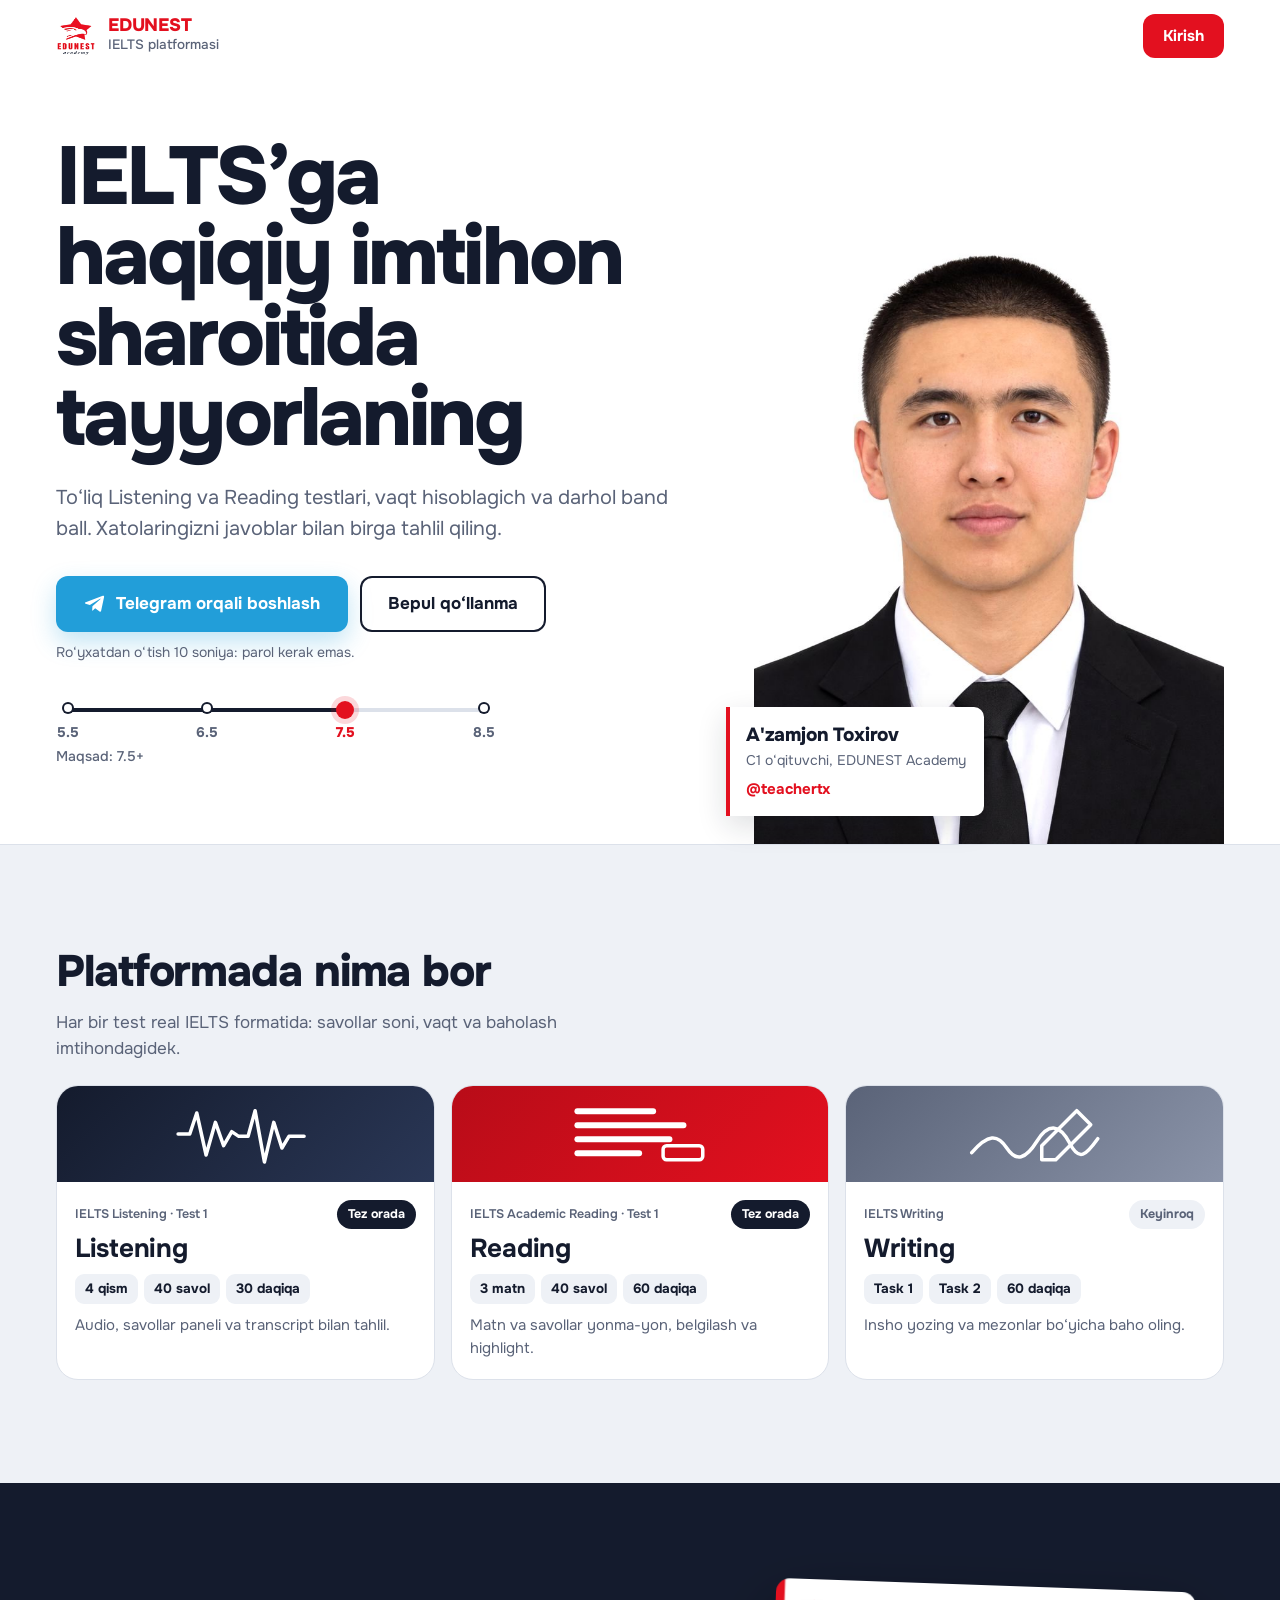
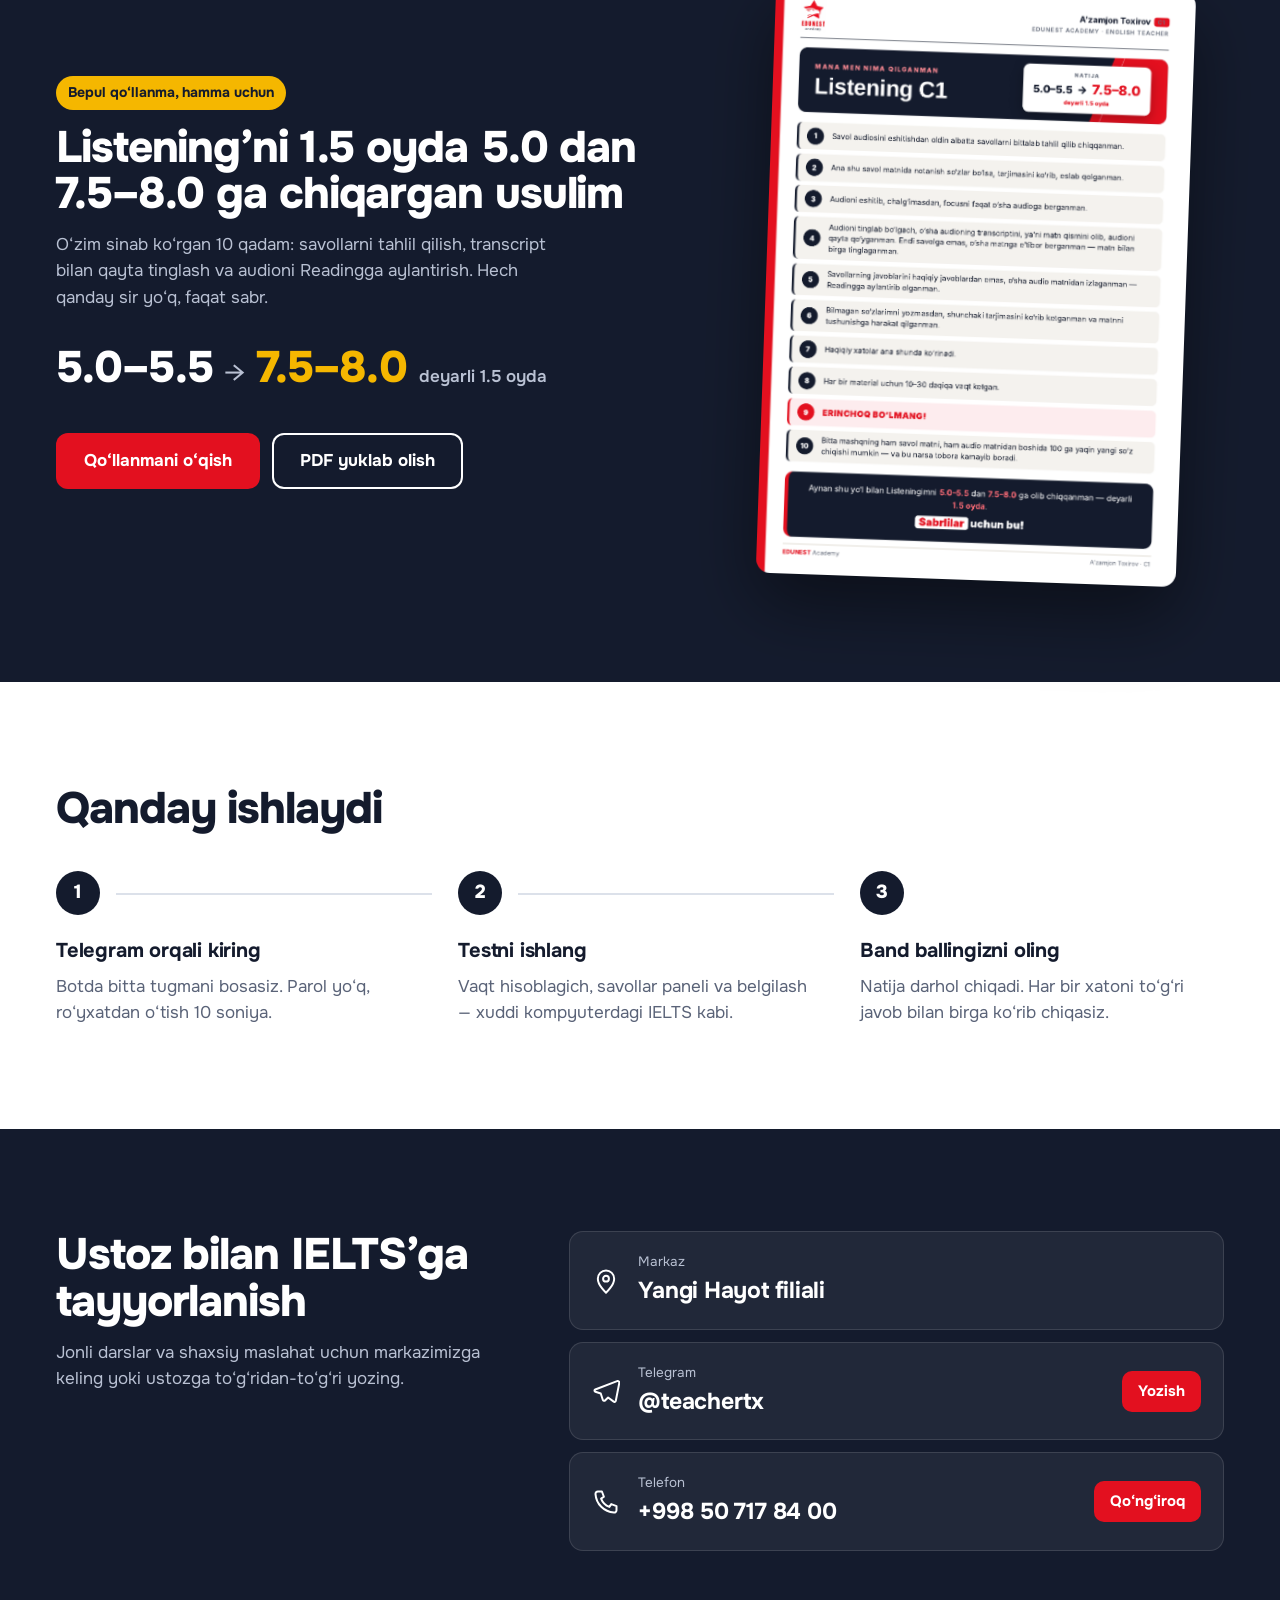
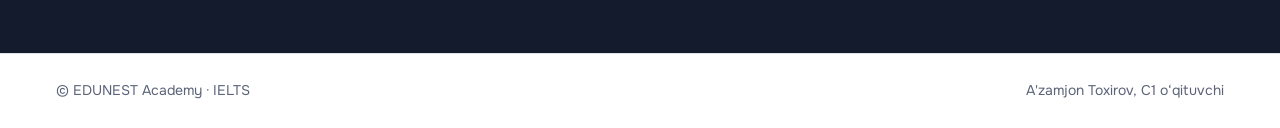
==== index.html @ 7e75db70 "Add files via upload" ====
<!DOCTYPE html>
<html lang="uz">
<head>
<meta charset="UTF-8">
<meta name="viewport" content="width=device-width, initial-scale=1, viewport-fit=cover">
<title>EDUNEST IELTS · A'zamjon Toxirov</title><meta name="description" content="EDUNEST IELTS: to‘liq Listening va Reading testlari, darhol band ball va xatolar tahlili. Ustoz A'zamjon Toxirov (C1). Telegram orqali 10 soniyada kiring."><meta property="og:title" content="EDUNEST IELTS · A'zamjon Toxirov, C1"><meta property="og:description" content="IELTS’ga haqiqiy imtihon sharoitida tayyorlaning. Bepul Listening qo‘llanmasi ham bor."><meta property="og:image" content="https://toxirovteacher.github.io/edunest-ielts/c1-guide.png"><meta property="og:type" content="website">
<link rel="icon" id="fav">
<link rel="preconnect" href="https://fonts.googleapis.com">
<link href="https://fonts.googleapis.com/css2?family=Oswald:wght@500;600;700&family=Inter:wght@400;500;600;700;800&family=Source+Serif+4:opsz,wght@8..60,400;8..60,600&display=swap" rel="stylesheet">
<link rel="preconnect" href="https://fonts.googleapis.com"><link rel="preconnect" href="https://fonts.gstatic.com" crossorigin><link href="https://fonts.googleapis.com/css2?family=Onest:wght@400;500;600;700;800&display=swap" rel="stylesheet">
<style>.mbtns{display:flex;gap:10px;justify-content:flex-end;margin-top:18px;flex-wrap:wrap}
.rolecards.three{grid-template-columns:repeat(3,1fr)}
.rolecards.three .role{font-size:15px;padding:14px 6px}
.bigin{font-size:24px!important;font-weight:800;letter-spacing:.12em;text-align:center}
.phonebox{display:flex;align-items:stretch;border:1.5px solid var(--line);border-radius:12px;overflow:hidden;background:var(--card)}
.phonebox:focus-within{border-color:var(--red);box-shadow:0 0 0 4px var(--red-l)}
.phonebox span{display:flex;align-items:center;padding:0 12px;font-weight:800;font-size:18px;background:var(--paper);color:var(--head);border-right:1.5px solid var(--line)}
.phonebox input{border:0!important;box-shadow:none!important;font-size:20px!important;font-weight:700;letter-spacing:.06em}
.idbig{font-family:var(--disp);font-size:44px;font-weight:700;color:var(--red);letter-spacing:.1em;margin:6px 0 12px}
.prof{display:flex;align-items:center;gap:18px;padding:22px;flex-wrap:wrap;background:linear-gradient(120deg,var(--card) 55%,var(--red-l))}
.pav{width:76px;height:76px;border-radius:24px;background:var(--red);color:#fff;font-family:var(--disp);font-size:30px;font-weight:700;display:flex;align-items:center;justify-content:center;flex:none}
.pinfo{flex:1;min-width:200px}.pinfo h1{margin:2px 0 8px;font-size:clamp(24px,4vw,34px)}
.ptags{display:flex;gap:6px;flex-wrap:wrap}.ptags .tag{font-size:13px;padding:5px 11px}
.tag.call,.btn.call{text-decoration:none}
.tag.call{background:var(--green-l);color:var(--green)}
.pring{--p:0;width:92px;height:92px;border-radius:50%;background:conic-gradient(var(--red) calc(var(--p)*1%),var(--track) 0);display:flex;flex-direction:column;align-items:center;justify-content:center;position:relative;flex:none}
.pring:before{content:"";position:absolute;inset:9px;border-radius:50%;background:var(--card)}
.pring b,.pring small{position:relative}.pring b{font-family:var(--disp);font-size:22px;color:var(--head)}.pring small{font-size:10px;font-weight:800;color:var(--mute);text-transform:uppercase;letter-spacing:.08em}
.kpi .v small{font-size:.55em;color:var(--mute)}.kpi .ks{font-size:12.5px;font-weight:600;margin-top:6px}
.sech{font-size:20px;margin:26px 0 12px}
.alist{display:grid;gap:12px}
.asg{display:grid;grid-template-columns:56px 1fr auto;gap:14px;align-items:center;padding:16px}
.asg.main{border:2px solid var(--red);background:linear-gradient(120deg,var(--card) 60%,var(--red-l))}
.asg.done{opacity:.8}.asg.hid{opacity:.55}
.aic{width:56px;height:56px;border-radius:16px;background:var(--paper);display:flex;align-items:center;justify-content:center;font-size:28px}
.at{font-weight:800;font-size:18px;color:var(--head);line-height:1.25}
.as{font-size:14px;color:var(--mute);font-weight:600;margin:3px 0 6px;word-break:break-word}
.as a{color:var(--red)}.late{color:var(--red);font-weight:800}
.asg .track{height:10px;margin-top:4px;max-width:340px}
.asg .btn.big{flex-direction:column;gap:0;line-height:1.15}.asg .btn.big small{font-size:12px;opacity:.85;font-weight:700}
.abtns{display:flex;flex-direction:column;gap:8px}.abtns .btn{text-decoration:none;white-space:nowrap}
.legend{display:flex;gap:14px;flex-wrap:wrap;font-size:12.5px;font-weight:700;color:var(--mute);margin-top:8px}
.legend i{display:inline-block;width:12px;height:12px;border-radius:4px;margin-right:5px;vertical-align:-1px}
.chart{width:100%;height:auto;display:block}
.empty{padding:18px;text-align:center;font-weight:600}
.ttabs{display:flex;gap:8px;flex-wrap:wrap;align-items:center;margin:4px 0 14px}
.ttabs button[data-t]{border:1.5px solid var(--line);background:var(--card);border-radius:14px;padding:12px 16px;font-weight:800;font-size:15px;color:var(--head);cursor:pointer}
.ttabs button[data-t].on{background:var(--solid);color:#fff;border-color:var(--solid)}
.ttabs button b{background:var(--red);color:#fff;border-radius:99px;padding:1px 8px;font-size:12px;margin-left:4px}
.tfil{display:flex;gap:10px;flex-wrap:wrap;margin-bottom:12px}
.tfil input,.tfil select,.agrid input{border:1.5px solid var(--line);border-radius:12px;padding:12px 14px;font-size:16px;background:var(--card);color:var(--ink);font-family:inherit}
.tfil input{flex:1;min-width:200px}
.slist{display:grid;gap:10px}
.srow{display:grid;grid-template-columns:46px minmax(160px,1.6fr) 1fr .6fr .9fr auto;gap:12px;align-items:center;padding:12px 14px}
.sav{width:46px;height:46px;border-radius:14px;background:var(--red-l);color:var(--red);font-weight:800;display:flex;align-items:center;justify-content:center}
.sn b{display:block;color:var(--head);font-size:16px}.sn small,.sp2 small{color:var(--mute);font-weight:600;font-size:12.5px;display:block}
.sp2 b{color:var(--head);font-size:15px}
.sbtns{display:flex;gap:8px;align-items:center}.sbtns .btn{min-height:46px;padding:8px 14px}
.btn.call span{font-size:13px;font-weight:800;margin-left:4px}
.agrid{display:grid;grid-template-columns:1fr 1fr;gap:0 14px}.agrid input{width:100%}
.gchips{display:flex;gap:8px;flex-wrap:wrap}
.gchip{border:1.5px solid var(--line);background:var(--card);border-radius:999px;padding:10px 16px;font-weight:800;font-size:14px;color:var(--head);cursor:pointer}
.gchip.on{background:var(--red);border-color:var(--red);color:#fff}
.pfoot{text-align:center;color:var(--mute);font-size:12.5px;font-weight:600;padding:0 0 30px}
@media (max-width:760px){
 .srow{grid-template-columns:46px 1fr auto;grid-template-areas:"a n b" "p1 p2 p3"}
 .srow .sav{grid-area:a}.srow .sn{grid-area:n}.srow .sbtns{grid-area:b}
 .srow .sp2:nth-of-type(1){grid-area:p1}
 .btn.call span{display:none}
 .agrid{grid-template-columns:1fr}
 .asg{grid-template-columns:48px 1fr}.asg .aic{width:48px;height:48px;font-size:24px}
 .asg>.btn,.asg>.abtns,.asg>.tag{grid-column:1/-1}.abtns{flex-direction:row}.abtns .btn{flex:1}.asg>.btn{width:100%}
 .rolecards.three .role{font-size:13.5px}.rolecards.three .role .ri{font-size:26px}
 .pring{width:76px;height:76px}.pring b{font-size:18px}
}
a.btn{text-decoration:none}
/* ===== landing (light, Onest) ===== */
.lp{--ink:#141B2D;--red:#E3101F;--red-d:#B80C18;--mist:#EEF1F6;--slate:#5A6378;--line:#DCE1EA;--paper:#fff;
  background:var(--paper);color:var(--ink);font-family:"Onest",system-ui,-apple-system,"Segoe UI",sans-serif;font-size:17px;line-height:1.55;
  -webkit-font-smoothing:antialiased;min-height:100vh}
.lp a{color:inherit}
.lp-in{max-width:1180px;margin:0 auto;padding:0 clamp(20px,5vw,56px)}
.lp-bar{position:sticky;top:0;z-index:30;display:flex;align-items:center;justify-content:space-between;gap:16px;padding:14px clamp(20px,5vw,56px);background:rgba(255,255,255,.92);backdrop-filter:saturate(1.4) blur(10px);border-bottom:1px solid transparent;transition:border-color .2s}
.lp-bar.stuck{border-bottom-color:var(--line)}
.lp-brand{display:flex;align-items:center;gap:12px;text-decoration:none}
.lp-brand img{width:40px;height:40px;border-radius:10px}
.lp-brand b{display:block;font-weight:800;font-size:18px;letter-spacing:-.01em;color:var(--red);line-height:1.1}
.lp-brand small{display:block;font-size:13.5px;color:var(--slate);font-weight:500}
.lp-btn{display:inline-flex;align-items:center;justify-content:center;min-height:56px;padding:0 28px;border-radius:12px;background:var(--red);color:#fff!important;font-weight:700;font-size:17px;text-decoration:none;transition:background .15s,transform .15s}
.lp-btn:hover{background:var(--red-d)}.lp-btn:active{transform:translateY(1px)}
.lp-btn:focus-visible,.lp-way:focus-visible,.lp-brand:focus-visible,.lp-plate a:focus-visible{outline:3px solid var(--ink);outline-offset:3px}
.lp-btn-sm{min-height:44px;padding:0 20px;font-size:15.5px}
.lp-btn-line{background:transparent;color:var(--ink)!important;box-shadow:inset 0 0 0 2px var(--ink)}
.lp-btn-line:hover{background:var(--ink);color:#fff!important}

.lp-hero{max-width:1180px;margin:0 auto;padding:clamp(28px,5vw,64px) clamp(20px,5vw,56px) 0;display:grid;grid-template-columns:minmax(0,1.15fr) minmax(0,.85fr);gap:clamp(20px,4vw,56px);align-items:end;border-bottom:1px solid var(--line)}
.lp-copy{padding-bottom:clamp(36px,6vw,80px);align-self:center}
.lp-h1{font-family:inherit;font-weight:800;font-size:clamp(40px,6.4vw,84px);line-height:.98;letter-spacing:-.035em;margin:0;color:var(--ink)}
.lp-h1 span{display:inline-block}
.lp-lead{font-size:clamp(17px,1.6vw,20px);color:var(--slate);max-width:34em;margin:24px 0 0;line-height:1.55}
.lp-actions{display:flex;gap:12px;flex-wrap:wrap;margin-top:32px}
.lp-track{margin:44px 0 0;max-width:440px}
.lp-rail{position:relative;height:4px;background:var(--line);border-radius:4px;margin:0 12px 34px}
.lp-fill{position:absolute;left:0;top:0;bottom:0;width:100%;background:var(--ink);border-radius:4px;transform-origin:left}
.lp-rail span{position:absolute;left:var(--x);top:14px;transform:translateX(-50%);font-weight:700;font-size:14px;color:var(--slate)}
.lp-rail span:before{content:"";position:absolute;left:50%;top:-18px;width:8px;height:8px;margin-left:-4px;border-radius:50%;background:var(--paper);box-shadow:0 0 0 2px var(--ink)}
.lp-rail span.goal{color:var(--red);font-weight:800}
.lp-dot{position:absolute;top:50%;left:100%;width:18px;height:18px;margin:-9px 0 0 -9px;border-radius:50%;background:var(--red);box-shadow:0 0 0 5px rgba(227,16,31,.16)}
.lp-track figcaption{font-size:14px;color:var(--slate);font-weight:500}

.lp-portrait{position:relative;align-self:end;justify-self:end;width:100%;max-width:470px}
.lp-portrait img{display:block;width:100%;height:auto;mix-blend-mode:multiply}
.lp-plate{position:absolute;left:-28px;bottom:28px;background:var(--paper);padding:14px 18px 14px 16px;border-left:4px solid var(--red);box-shadow:0 10px 30px rgba(20,27,45,.14);border-radius:0 10px 10px 0;max-width:80%}
.lp-plate b{display:block;font-size:19px;font-weight:800;letter-spacing:-.01em}
.lp-plate span{display:block;font-size:14px;color:var(--slate)}
.lp-plate a{display:inline-block;margin-top:6px;font-weight:700;font-size:15px;color:var(--red);text-decoration:none}
.lp-plate a:hover{text-decoration:underline}

.lp-sec{padding:clamp(56px,8vw,104px) 0}
.lp-mist{background:var(--mist)}
.lp-h2{font-family:inherit;font-weight:800;font-size:clamp(28px,3.6vw,44px);line-height:1.05;letter-spacing:-.025em;margin:0}
.lp-sub{color:var(--slate);margin:16px 0 0;max-width:30em}
.lp-split{display:grid;grid-template-columns:minmax(0,.8fr) minmax(0,1.2fr);gap:clamp(28px,6vw,88px);align-items:start}
.lp-list{list-style:none;margin:0;padding:0;border-top:1px solid var(--line)}
.lp-list li{display:grid;grid-template-columns:40px 1fr auto;gap:18px;align-items:start;padding:22px 0;border-bottom:1px solid var(--line)}
.lp-list svg,.lp-way svg{width:28px;height:28px;fill:none;stroke:currentColor;stroke-width:1.7;stroke-linecap:round;stroke-linejoin:round}
.lp-list svg{color:var(--ink);margin-top:2px}
.lp-list b{font-size:19px;font-weight:700;letter-spacing:-.01em}
.lp-list p{margin:4px 0 0;color:var(--slate);font-size:16px;max-width:36em}
.lp-list em{font-style:normal;font-size:13.5px;font-weight:700;color:var(--slate);padding:4px 10px;border-radius:999px;background:var(--paper);white-space:nowrap;margin-top:3px}
.lp-list em.on{color:#0E7A3B;background:#DDF3E5}
.lp-list li.soon b,.lp-list li.soon svg{color:var(--slate)}

.lp-steps{list-style:none;margin:40px 0 0;padding:0;display:grid;grid-template-columns:repeat(3,1fr);gap:clamp(20px,3vw,40px);counter-reset:s}
.lp-steps li{counter-increment:s;position:relative;padding-top:64px}
.lp-steps li:before{content:counter(s);position:absolute;top:0;left:0;width:44px;height:44px;border-radius:50%;background:var(--ink);color:#fff;font-weight:800;font-size:19px;display:flex;align-items:center;justify-content:center}
.lp-steps li:not(:last-child):after{content:"";position:absolute;top:22px;left:60px;right:-12px;height:2px;background:var(--line)}
.lp-steps b{font-size:20px;font-weight:700;letter-spacing:-.01em}
.lp-steps p{margin:8px 0 0;color:var(--slate)}

.lp-navy{background:var(--ink);color:#fff}
.lp-navy .lp-sub{color:#B9C1D3}
.lp-ways{display:grid;gap:12px}
.lp-way{display:flex;align-items:center;gap:18px;padding:20px 22px;border-radius:14px;background:rgba(255,255,255,.06);border:1px solid rgba(255,255,255,.12);text-decoration:none;color:#fff!important;transition:background .15s,border-color .15s}
a.lp-way:hover{background:rgba(255,255,255,.1);border-color:rgba(255,255,255,.3)}
.lp-way svg{flex:none;color:#fff}
.lp-way div{flex:1;min-width:0}
.lp-way small{display:block;font-size:13.5px;color:#B9C1D3}
.lp-way b{display:block;font-size:clamp(19px,2vw,23px);font-weight:700;letter-spacing:-.01em}
.lp-way em{font-style:normal;font-weight:700;font-size:15px;background:var(--red);padding:9px 16px;border-radius:10px;white-space:nowrap}
.lp-foot{padding:26px 0;border-top:1px solid var(--line);font-size:14px;color:var(--slate)}
.lp-foot .lp-in{display:flex;justify-content:space-between;gap:12px;flex-wrap:wrap}

/* one load sequence */
@media (prefers-reduced-motion:no-preference){
 .lp-h1 span{animation:lpUp .7s cubic-bezier(.2,.7,.2,1) both}
 .lp-h1 span:nth-child(2){animation-delay:.06s}.lp-h1 span:nth-child(3){animation-delay:.12s}.lp-h1 span:nth-child(4){animation-delay:.18s}
 .lp-fill{animation:lpFill 1.4s .5s cubic-bezier(.6,0,.2,1) both}
 .lp-dot{animation:lpDot 1.4s .5s cubic-bezier(.6,0,.2,1) both}
}
@keyframes lpUp{from{opacity:0;transform:translateY(.35em)}to{opacity:1;transform:none}}
@keyframes lpFill{from{transform:scaleX(0)}to{transform:scaleX(1)}}
@keyframes lpDot{from{left:0}to{left:100%}}

@media (max-width:860px){
 .lp-hero{grid-template-columns:1fr;padding-top:24px}
 .lp-copy{padding-bottom:8px}
 .lp-portrait{justify-self:center;max-width:380px}
 .lp-plate{left:0;bottom:20px}
 .lp-split{grid-template-columns:1fr}
 .lp-steps{grid-template-columns:1fr;gap:26px}
 .lp-steps li{padding:0 0 0 64px;min-height:44px}
 .lp-steps li:not(:last-child):after{top:52px;bottom:-20px;left:21px;right:auto;width:2px;height:auto}
}
@media (max-width:520px){
 .lp-actions .lp-btn{flex:1 1 100%}
 .lp-brand small{display:none}
 .lp-list li{grid-template-columns:32px 1fr;gap:14px}.lp-list em{grid-column:2;justify-self:start;margin-top:0}
 .lp-way{padding:16px;gap:14px}.lp-way em{padding:8px 12px;font-size:14px}
}

/* login side matches the landing */
#login .hero{background:#fff;color:#141B2D;font-family:"Onest",system-ui,sans-serif}
#login .hero:before,#login .hero:after{display:none}
#login .hero h1{color:#141B2D;font-family:"Onest",system-ui,sans-serif;font-weight:800;letter-spacing:-.03em;text-transform:none;line-height:1}
#login .hero h1 span{background:none;color:#141B2D;padding:0;font-size:1em}
#login .hero .lead{color:#5A6378}
#login .hero .eyebrow,#login .hero .chips{display:none}
#login .teacher{background:#EEF1F6;border:0;color:#141B2D}
#login .teacher small{color:#5A6378}#login .teacher b{color:#141B2D}
#login .form-side{font-family:"Onest",system-ui,sans-serif}
.teacher .av.ph{padding:0;overflow:hidden;background:#fff}.teacher .av.ph img{width:100%;height:100%;object-fit:cover;object-position:center 16%}
.lback{display:inline-block;margin-bottom:12px;font-weight:700;color:var(--mute);text-decoration:none}
.lback:hover{color:var(--red)}
.lp b,.lp h1,.lp h2,.lp p{font-family:inherit}
.lp .lp-h1,.lp .lp-h2{color:var(--ink)}.lp .lp-navy .lp-h2{color:#fff}
@media (max-width:520px){.lp-way b{font-size:18px;white-space:nowrap}.lp-way em{padding:8px 10px}}
/* ===== app (Onest everywhere) ===== */
#app{font-family:"Onest",system-ui,-apple-system,"Segoe UI",sans-serif}
#app h1,#app h2,#app h3,#app h4,#app .kpi .v,#app .at,#app b,#app .btn{font-family:inherit}
#app .topbar .brand .bt{font-family:inherit;font-weight:800}
.pgh{font-size:clamp(26px,4vw,34px);font-weight:800;letter-spacing:-.025em;margin:0 0 14px}
.st{max-width:820px}
body.st-mode #view{padding-bottom:96px}
body.st-mode .pfoot{display:none}
.stnav{position:fixed;left:50%;transform:translateX(-50%);bottom:max(10px,env(safe-area-inset-bottom));z-index:50;display:grid;grid-template-columns:repeat(4,1fr);gap:4px;width:min(560px,calc(100% - 20px));padding:6px;background:var(--card);border:1px solid var(--line);border-radius:20px;box-shadow:0 12px 34px rgba(20,27,45,.18)}
.stnav a{display:flex;flex-direction:column;align-items:center;gap:3px;padding:8px 4px;border-radius:14px;text-decoration:none;color:var(--mute);font-weight:700;font-size:12.5px;min-height:54px;justify-content:center}
.stnav a svg{width:24px;height:24px;fill:none;stroke:currentColor;stroke-width:1.8;stroke-linecap:round;stroke-linejoin:round}
.stnav a.on{background:var(--red-l);color:var(--red)}
.stnav a:focus-visible{outline:3px solid var(--head);outline-offset:1px}
.st-hello{display:flex;align-items:center;gap:14px;margin-bottom:16px;flex-wrap:wrap}
.st-hello h1{font-size:clamp(24px,4vw,30px);font-weight:800;letter-spacing:-.02em;margin:0}
.st-hello>div:nth-child(2){flex:1;min-width:160px}
.st-hello .pav{width:56px;height:56px;border-radius:18px;font-size:22px}
.st-meta{display:flex;gap:8px;flex-wrap:wrap;margin-top:4px}
.st-meta span{font-size:13.5px;font-weight:700;color:var(--mute);background:var(--paper);border:1px solid var(--line);padding:3px 10px;border-radius:999px}
.st-rank{display:flex;align-items:center;gap:18px;padding:18px 20px;border-radius:20px;background:#141B2D;color:#fff;text-decoration:none;box-shadow:0 14px 34px rgba(20,27,45,.22)}
.st-rk{width:74px;height:74px;border-radius:20px;background:#E3101F;display:flex;flex-direction:column;align-items:center;justify-content:center;flex:none}
.st-rk b{font-size:34px;font-weight:800;line-height:1;color:#fff}.st-rk small{font-size:12px;font-weight:700;opacity:.9}
.st-rt span{display:block;font-size:13.5px;color:#B9C1D3}
.st-rt strong{display:block;font-size:26px;font-weight:800;letter-spacing:-.02em;line-height:1.2}
.st-rt em{display:block;font-style:normal;font-size:14.5px;color:#fff;opacity:.9;margin-top:2px}
.sechrow{display:flex;align-items:baseline;justify-content:space-between}.sechrow a{font-weight:700;color:var(--red);text-decoration:none}
.bd{display:grid;grid-template-columns:repeat(4,1fr);gap:10px}
.bdc{padding:14px}.bdc span{display:block;font-size:13px;font-weight:700;color:var(--mute)}
.bdc b{display:block;font-size:26px;font-weight:800;letter-spacing:-.02em;color:var(--head);margin:2px 0}
.bdc b.neg,.mp.neg,td.neg{color:var(--red)}
.bdc small{font-size:12.5px;color:var(--mute);font-weight:600}
.mlist{padding:4px 0}
.mrow{display:grid;grid-template-columns:78px 1fr auto 44px;gap:12px;align-items:center;padding:12px 16px;border-bottom:1px solid var(--line)}
.mrow:last-child{border-bottom:0}
.md{font-size:13.5px;font-weight:700;color:var(--mute)}
.mt b{display:block;font-size:15.5px;color:var(--head)}.mt small{display:block;font-size:13px;color:var(--mute);font-weight:500}
.mc{display:flex;gap:4px;flex-wrap:wrap;justify-content:flex-end}
.mp{font-weight:800;font-size:17px;text-align:right;color:var(--head)}
.lv{display:inline-flex;align-items:center;gap:4px;padding:4px 9px;border-radius:999px;background:var(--paper);border:1px solid var(--line);font-size:13px;font-weight:700;color:var(--head);white-space:nowrap}
.lv.lv3{background:#DDF3E5;border-color:#BFE6CD;color:#0E7A3B}.lv.lv2{background:#E6F6EA;border-color:#CBEBD3;color:#1E8E4B}
.lv.lv1{background:#FFF4D6;border-color:#F6E2A6;color:#8A6200}.lv.lv0{background:#FDE4E6;border-color:#F7C5CA;color:#B80C18}
.lv.hw{background:#EAF0FF;border-color:#D3DEFA;color:#2C4EAA}
.tot{display:flex;justify-content:space-between;align-items:flex-end;gap:12px;padding:18px 20px;margin-bottom:10px;flex-wrap:wrap}
.tot span{display:block;font-size:14px;font-weight:700;color:var(--mute)}.tot b{font-size:36px;font-weight:800;letter-spacing:-.03em;color:var(--head)}
.tot small{color:var(--mute);font-weight:600}
.crit{margin-top:12px;padding:0}
.crit summary{cursor:pointer;padding:16px 18px;font-weight:800;color:var(--head);list-style:none;display:flex;justify-content:space-between}
.crit summary::after{content:"+";font-size:22px;line-height:1;color:var(--mute)}.crit[open] summary::after{content:"−"}
.critg{display:grid;grid-template-columns:repeat(3,1fr);gap:18px;padding:0 18px 18px}
.critg h4{margin:0 0 8px;font-size:14px;color:var(--mute)}.critg h4:not(:first-child){margin-top:14px}
.critg p{display:flex;justify-content:space-between;align-items:center;gap:8px;margin:0 0 6px}
.critg p b{font-weight:800}.critg p.cx{display:block;font-size:14px;color:var(--ink2);font-weight:500}
.lghead{display:flex;align-items:center;justify-content:space-between;gap:10px;flex-wrap:wrap}.lghead .pgh{margin:0}
.lgsub{margin:6px 0 14px;font-size:14.5px}
.seg{display:inline-flex;background:var(--paper);border:1px solid var(--line);border-radius:12px;padding:3px;gap:2px}
.seg button{border:0;background:transparent;border-radius:9px;padding:9px 14px;font-weight:700;font-size:14.5px;color:var(--mute);cursor:pointer;font-family:inherit;min-height:40px}
.seg button.on{background:var(--card);color:var(--head);box-shadow:0 1px 4px rgba(20,27,45,.12)}
.pod{display:grid;grid-template-columns:repeat(3,1fr);gap:10px;align-items:end;margin-bottom:14px}
.pd{text-align:center;display:flex;flex-direction:column;align-items:center;gap:4px}
.pd .pav{width:58px;height:58px;border-radius:50%;font-size:20px}
.pd b{font-size:14.5px;color:var(--head)}.pd span{font-size:13px;font-weight:700;color:var(--mute)}
.pd i{font-style:normal;display:flex;align-items:flex-start;justify-content:center;width:100%;border-radius:14px 14px 0 0;font-size:24px;font-weight:800;padding-top:10px;color:#fff;margin-top:6px}
.pd.p1 i{height:92px;background:#141B2D}.pd.p2 i{height:66px;background:#5A6378}.pd.p3 i{height:50px;background:#8C94A6}
.pd.p1 .pav{width:70px;height:70px;font-size:24px;box-shadow:0 0 0 4px #E3101F}
.pd.me b{color:var(--red)}
.lglist{padding:4px 0}
.lgr{display:grid;grid-template-columns:34px 38px 1fr auto auto;gap:10px;align-items:center;padding:10px 16px;border-bottom:1px solid var(--line)}
.lgr:last-child{border-bottom:0}
.lgr.me{background:var(--red-l)}
.lgn{font-weight:800;color:var(--mute);text-align:center}
.sav.sm{width:38px;height:38px;border-radius:12px;font-size:14px}
.lgr b{font-size:15.5px;color:var(--head)}.lgr b small{color:var(--red);font-weight:700}
.lgt{font-weight:800;font-size:17px;color:var(--head);min-width:34px;text-align:right}
.upb{font-style:normal;font-size:12px;font-weight:700;color:#0E7A3B;background:#DDF3E5;padding:3px 8px;border-radius:999px;white-space:nowrap}
/* teacher marking */
.mkbar{display:flex;gap:10px;flex-wrap:wrap;align-items:center;justify-content:space-between;margin-bottom:10px}
.mkdate{display:flex;gap:6px;align-items:center}
.mkdate input{border:1.5px solid var(--line);border-radius:12px;padding:10px 12px;font-size:16px;font-family:inherit;background:var(--card);color:var(--ink);min-height:46px}
.mkdate .btn{min-height:46px;min-width:46px;padding:0;font-size:22px}
.mkhelp{padding:12px 16px;font-size:14px;color:var(--ink2);margin-bottom:10px;line-height:1.5}
#mkList{display:grid;gap:8px;padding-bottom:90px}
.mkrow{display:grid;grid-template-columns:minmax(150px,1fr) auto auto;gap:12px;align-items:center;padding:10px 12px}
.mkn{display:flex;align-items:center;gap:10px;min-width:0}.mkn b{display:block;font-size:15.5px;color:var(--head)}.mkn small{color:var(--mute);font-size:12.5px}
.mklv,.mkx{display:flex;gap:6px}
.lvb,.cb{width:52px;height:52px;border-radius:14px;border:1.5px solid var(--line);background:var(--card);font-size:22px;display:flex;flex-direction:column;align-items:center;justify-content:center;cursor:pointer;line-height:1;padding:0;font-family:inherit;opacity:.55}
.lvb span{font-size:11px;font-weight:800;color:var(--mute);margin-top:2px}
.lvb.on,.cb.on{opacity:1;border-width:2.5px}
.lvb.on.lv3{border-color:#159947;background:#DDF3E5}.lvb.on.lv2{border-color:#2FAE5E;background:#E6F6EA}.lvb.on.lv1{border-color:#D9A400;background:#FFF4D6}.lvb.on.lv0{border-color:#E3101F;background:#FDE4E6}
.cb.on{border-color:var(--head);background:var(--paper)}
.lvb:focus-visible,.cb:focus-visible{outline:3px solid var(--head);outline-offset:2px}
.mksave{position:fixed;left:50%;transform:translateX(-50%);bottom:14px;z-index:50;display:flex;gap:10px;align-items:center;padding:10px 10px 10px 18px;background:var(--card);border:1px solid var(--line);border-radius:18px;box-shadow:0 14px 34px rgba(20,27,45,.2);width:min(640px,calc(100% - 20px))}
.mksave span{flex:1;font-weight:700;color:var(--mute);font-size:14.5px}.mksave .btn.big{min-height:52px}
.lgtab{overflow-x:auto;padding:0}
.lgtab table{width:100%;border-collapse:collapse;font-size:15px;min-width:620px}
.lgtab th{text-align:left;font-size:13px;color:var(--mute);font-weight:700;padding:12px 14px;border-bottom:1px solid var(--line)}
.lgtab td{padding:11px 14px;border-bottom:1px solid var(--line);color:var(--head)}
.lgtab td small{color:var(--mute);font-weight:500;font-size:12.5px}
.lnk{border:0;background:none;padding:0;font:inherit;font-weight:700;color:var(--head);cursor:pointer;text-align:left}.lnk:hover{color:var(--red)}
.ttabs button[data-t]{font-family:inherit}
@media (max-width:760px){
 .bd{grid-template-columns:1fr 1fr}
 .critg{grid-template-columns:1fr}
 .mrow{grid-template-columns:60px 1fr 40px;grid-template-areas:"d t p" "d c c"}
 .mrow .md{grid-area:d}.mrow .mt{grid-area:t}.mrow .mc{grid-area:c;justify-content:flex-start}.mrow .mp{grid-area:p}
 .mkrow{grid-template-columns:1fr;gap:8px}
 .mklv,.mkx{justify-content:space-between}.mklv .lvb{flex:1;width:auto}.mkx .cb{flex:1;width:auto;height:46px}
 .st-rank{padding:16px}.st-rk{width:64px;height:64px}.st-rk b{font-size:28px}.st-rt strong{font-size:22px}
 .ttabs{overflow-x:auto;flex-wrap:nowrap;padding-bottom:4px}.ttabs button[data-t]{white-space:nowrap}
}
@media (max-width:760px){.tab-marks .kpis,.tab-marks .pgh{display:none}.mksave{padding:8px}.mksave span{font-size:13px}.mksave .btn{padding:0 12px}}
/* ===== XP cabinet ===== */
.ic{display:inline-flex}.ic svg,.mnode svg,.sndb svg{fill:none;stroke:currentColor;stroke-width:2;stroke-linecap:round;stroke-linejoin:round}
.stnav.two{grid-template-columns:1fr 1fr;width:min(360px,calc(100% - 20px))}
.tgrid{display:grid;grid-template-columns:repeat(auto-fill,minmax(250px,1fr));gap:14px}
.tcard{display:flex;flex-direction:column;text-align:left;padding:0;border:1px solid var(--line);border-radius:20px;background:var(--card);overflow:hidden;cursor:pointer;font-family:inherit;color:inherit;box-shadow:var(--shadow);transition:transform .15s,box-shadow .15s}
.tcard:hover{transform:translateY(-2px)}.tcard:focus-visible{outline:3px solid var(--head);outline-offset:3px}
.tcov{position:relative;height:112px;background:linear-gradient(135deg,hsl(var(--h) 55% 30%),hsl(calc(var(--h) + 40) 60% 45%));display:flex;align-items:flex-end;justify-content:space-between;padding:14px 16px;color:#fff;overflow:hidden}
.tcov:before{content:"";position:absolute;inset:0;background:repeating-radial-gradient(circle at 85% 20%,rgba(255,255,255,.12) 0 2px,transparent 2px 22px)}
.tcard.tb .tcov{background:linear-gradient(135deg,#141B2D 0%,#27324d 55%,#E3101F 160%)}
.tnum{position:relative;font-size:40px;font-weight:800;letter-spacing:-.03em;line-height:1}.tnum small{font-size:18px;opacity:.8}
.tbadge{position:relative;font-size:12.5px;font-weight:700;background:rgba(255,255,255,.18);border:1px solid rgba(255,255,255,.3);padding:4px 10px;border-radius:999px}
.tbody{padding:14px 16px 16px;display:flex;flex-direction:column;gap:6px;flex:1}
.tbody>b{font-size:17.5px;color:var(--head)}.tbody>small{color:var(--mute);font-size:13.5px;font-weight:500}
.tbody .track{height:8px;margin-top:4px}
.tgo{margin-top:6px;font-weight:800;color:var(--red);font-size:15px}
.tcard.fin .tgo{color:#0E7A3B}
.xprule{padding:16px 18px;margin-top:14px;font-size:14.5px}.xprule b{color:var(--head)}.xprule p{margin:6px 0 0;color:var(--ink2)}
.lgt small{font-size:12px;color:var(--mute)}
/* map */
body.st-mode .topbar{position:sticky}
.mapwrap{max-width:560px;margin:0 auto;padding:16px 16px 140px}
.maphead{display:flex;align-items:center;justify-content:space-between;gap:12px}
.maphead h1{font-size:clamp(22px,5vw,28px);font-weight:800;letter-spacing:-.02em;margin:0}
.maphead p{margin:2px 0 0;color:var(--mute);font-weight:600}
.sndb{flex:none}.sndb svg{width:22px;height:22px}
.mapprog{height:10px;border-radius:9px;background:var(--track);margin:12px 0 4px;overflow:hidden}.mapprog b{display:block;height:100%;background:linear-gradient(90deg,#E3101F,#ff6a73);border-radius:9px}
.map{position:relative;margin:0 auto;max-width:460px}
.mapsvg{position:absolute;left:0;top:0;overflow:visible}
.mapsvg path{fill:none;stroke-width:12;stroke-linecap:round}
.mapsvg .pdone{stroke:#141B2D}
.mapsvg .plock{stroke:var(--line);stroke-dasharray:2 20}
body.dark .mapsvg .pdone{stroke:#E8ECF5}
.mregion{position:absolute;left:50%;transform:translateX(-50%);background:var(--paper);border:1px solid var(--line);color:var(--head);font-weight:800;font-size:13px;padding:6px 14px;border-radius:999px;white-space:nowrap;z-index:1}
.mnode{position:absolute;transform:translate(-50%,-50%);width:66px;height:66px;border-radius:50%;border:0;cursor:pointer;display:flex;align-items:center;justify-content:center;font-family:inherit;z-index:2;
  background:var(--card);color:var(--mute);box-shadow:0 0 0 6px var(--paper),0 6px 0 #c9cfdb;transition:transform .12s}
.mnode:active{transform:translate(-50%,-46%)}
.mnode svg{width:28px;height:28px}
.mnode .mn{font-size:24px;font-weight:800}
.mnode.done{background:#141B2D;color:#fff;box-shadow:0 0 0 6px var(--paper),0 6px 0 #05080f}
.mnode.done svg{stroke-width:3}
.mnode.cur{width:84px;height:84px;background:#E3101F;color:#fff;box-shadow:0 0 0 7px var(--paper),0 7px 0 #9e0a15}
.mnode.cur .mn{font-size:30px}
.mnode.cur:after{content:"";position:absolute;inset:-14px;border-radius:50%;border:3px solid #E3101F;opacity:0;animation:ring 1.8s ease-out infinite}
@keyframes ring{0%{transform:scale(.85);opacity:.7}100%{transform:scale(1.25);opacity:0}}
.mnode.lock{background:var(--paper);color:#9aa2b4;box-shadow:0 0 0 6px var(--paper),0 6px 0 var(--line)}
.mhere{position:absolute;bottom:calc(100% + 14px);left:50%;transform:translateX(-50%);background:#141B2D;color:#fff;font-size:12.5px;font-weight:800;padding:6px 10px;border-radius:10px;white-space:nowrap;animation:bob 1.6s ease-in-out infinite}
.mhere:after{content:"";position:absolute;left:50%;top:100%;margin-left:-6px;border:6px solid transparent;border-top-color:#141B2D}
@keyframes bob{50%{transform:translate(-50%,-4px)}}
.mlbl{position:absolute;top:calc(100% + 12px);left:50%;transform:translateX(-50%);font-size:13px;font-weight:800;color:var(--head);white-space:nowrap;background:var(--card);padding:2px 8px;border-radius:8px}
.mnode.lock .mlbl{color:var(--mute)}
.mnode.goal{width:92px;height:92px;border-radius:28px;background:var(--paper);color:#9aa2b4}
.mnode.goal svg{width:42px;height:42px}
.mnode.goal.done{background:#F5B700;color:#141B2D;box-shadow:0 0 0 7px var(--paper),0 7px 0 #b38600}
.mnode.shake{animation:shake .35s}
@keyframes shake{25%{transform:translate(-56%,-50%)}75%{transform:translate(-44%,-50%)}}
.mnode.pop{animation:pop .7s .35s both}
@keyframes pop{0%{transform:translate(-50%,-50%) scale(.6)}60%{transform:translate(-50%,-50%) scale(1.18)}100%{transform:translate(-50%,-50%) scale(1)}}
@media (prefers-reduced-motion:reduce){.mnode.cur:after,.mhere,.mnode.pop{animation:none}}
/* bottom sheet */
.sheet-bg{position:fixed;inset:0;background:rgba(20,27,45,.45);z-index:80}
.sheet{position:fixed;left:50%;bottom:0;transform:translate(-50%,110%);width:min(560px,100%);background:var(--card);border-radius:24px 24px 0 0;padding:10px 20px calc(20px + env(safe-area-inset-bottom));z-index:81;transition:transform .25s cubic-bezier(.2,.8,.2,1);box-shadow:0 -10px 40px rgba(20,27,45,.2)}
.sheet.on{transform:translate(-50%,0)}
.grab{width:44px;height:5px;border-radius:9px;background:var(--line);margin:0 auto 14px}
.shk{font-size:13.5px;font-weight:700;color:var(--red)}
.sheet h3{font-size:22px;margin:4px 0 6px}
.shb{display:grid;gap:10px;margin:16px 0 10px}
.xppop{position:fixed;left:50%;top:34%;transform:translate(-50%,-50%);z-index:95;background:#141B2D;color:#fff;border-radius:22px;padding:18px 26px;text-align:center;box-shadow:0 20px 50px rgba(0,0,0,.3);animation:xpin 2.6s both}
.xppop b{display:block;font-size:40px;font-weight:800;color:#F5B700}.xppop span{font-weight:700}
@keyframes xpin{0%{opacity:0;transform:translate(-50%,-40%) scale(.8)}12%{opacity:1;transform:translate(-50%,-50%) scale(1)}80%{opacity:1}100%{opacity:0;transform:translate(-50%,-60%)}}
.confetti{position:fixed;inset:0;width:100%;height:100%;pointer-events:none;z-index:94}
.certimg{width:100%;border-radius:10px;border:1px solid var(--line);margin-top:12px}
.modal:has(.certimg){max-width:680px}
/* teacher bits */
.steprow{display:grid;grid-template-columns:32px 1fr 1.3fr 46px;gap:8px;align-items:center;margin-bottom:8px}
.stn{width:32px;height:32px;border-radius:50%;background:var(--solid);color:#fff;font-weight:800;display:flex;align-items:center;justify-content:center;font-size:14px}
.steprow input{border:1.5px solid var(--line);border-radius:12px;padding:11px 12px;font-size:15.5px;font-family:inherit;background:var(--card);color:var(--ink);min-width:0}
.steprow .btn{min-height:46px;padding:0}
.imptxt{width:100%;border:1.5px solid var(--line);border-radius:12px;padding:12px;font-size:15px;font-family:ui-monospace,Menlo,monospace;background:var(--card);color:var(--ink);resize:vertical}
.dots{display:flex;flex-wrap:wrap;gap:4px;margin-top:6px}.dots i{width:12px;height:12px;border-radius:4px;background:var(--track)}.dots i.on{background:#141B2D}
body.dark .dots i.on{background:#E8ECF5}
@media (max-width:760px){.steprow{grid-template-columns:28px 1fr 46px;grid-template-areas:"n t x" "n l l"}.steprow .stn{grid-area:n;width:28px;height:28px}.steprow .stT{grid-area:t}.steprow .stL{grid-area:l}.steprow .stX{grid-area:x}}
.mnode.lock{background:var(--card);color:#8C94A6;box-shadow:0 0 0 6px var(--paper),0 0 0 8px var(--line),0 6px 0 8px var(--line)}
.mnode.goal.lock{background:var(--card)}
.mhere{bottom:calc(100% + 16px)}
.mhere{bottom:auto;top:50%;transform:translateY(-50%);animation:bobx 1.6s ease-in-out infinite}
.mhere.r{left:calc(100% + 18px)}.mhere.l{right:calc(100% + 18px);left:auto}
.mhere:after{top:50%;margin:-6px 0 0;left:auto;border:6px solid transparent}
.mhere.r:after{right:100%;border-right-color:#141B2D}.mhere.l:after{left:100%;border-left-color:#141B2D}
@keyframes bobx{50%{transform:translateY(-50%) translateX(3px)}}
/* ===== banners ===== */
.tcov{height:136px;background:linear-gradient(130deg,var(--c1) 0%,var(--c1) 45%,var(--c2) 130%)!important;align-items:flex-end}
.tcov:before{display:none}
.cart{position:absolute;right:-6px;top:10px;width:58%;height:70%;fill:rgba(255,255,255,.16);stroke:rgba(255,255,255,.28);opacity:1}
.ck{position:absolute;left:16px;top:14px;font-size:12.5px;font-weight:700;opacity:.85;letter-spacing:.02em}
.cw{position:absolute;left:14px;top:30px;font-size:30px;font-weight:800;letter-spacing:-.02em;line-height:1;color:#fff;text-shadow:0 2px 12px rgba(0,0,0,.25)}
.tcov .tnum,.tcov .tbadge{z-index:1}
.cvchips{display:flex;gap:8px;flex-wrap:wrap}
.cvchip{border:2px solid transparent;border-radius:12px;padding:10px 14px;font-weight:800;font-size:14px;color:#fff;cursor:pointer;font-family:inherit;background:linear-gradient(130deg,var(--c1),var(--c2));opacity:.6}
.cvchip.on{opacity:1;border-color:var(--head);box-shadow:0 0 0 3px var(--card) inset}
/* login extras */
.pin{letter-spacing:.5em!important;text-align:center}
.pinnote{background:var(--red-l);color:var(--head);border-radius:12px;padding:12px 14px;font-weight:600;font-size:14.5px;margin-top:14px}
.lerr{color:var(--red);font-weight:700;margin-top:12px}
.nopin{color:var(--red);font-weight:700}
/* teacher settings */
.setg{display:grid;grid-template-columns:repeat(auto-fit,minmax(300px,1fr));gap:14px}
.setg .muted{font-size:14.5px;margin:6px 0 12px}
.gcode{font-size:40px;font-weight:800;letter-spacing:.2em;color:var(--red);margin:4px 0 12px}
.setrow{display:flex;gap:8px;flex-wrap:wrap}.setrow input{flex:1;min-width:140px;border:1.5px solid var(--line);border-radius:12px;padding:12px;font-size:16px;font-family:inherit;background:var(--card);color:var(--ink)}
/* landing promo */
.lp-c1{background:#141B2D;color:#fff}
.lp-c1 .lp-h2{color:#fff!important}.lp-c1 .lp-sub{color:#B9C1D3}
.lp-c1g{display:grid;grid-template-columns:1.1fr .9fr;gap:clamp(28px,5vw,64px);align-items:center}
.lp-tag{display:inline-block;margin:0 0 14px;font-size:14px;font-weight:700;color:#141B2D;background:#F5B700;padding:6px 12px;border-radius:999px}
.lp-stat{display:flex;align-items:baseline;gap:12px;flex-wrap:wrap;margin:22px 0 4px}
.lp-stat b{font-size:clamp(30px,4vw,44px);font-weight:800;letter-spacing:-.02em}.lp-stat b.hi{color:#F5B700}
.lp-stat i{font-style:normal;font-size:28px;color:#B9C1D3}.lp-stat span{color:#B9C1D3;font-weight:600}
.lp-c1 .lp-btn-line{color:#fff!important;box-shadow:inset 0 0 0 2px #fff}.lp-c1 .lp-btn-line:hover{background:#fff;color:#141B2D!important}
.lp-guide{display:block;justify-self:center;max-width:420px;width:100%;border-radius:14px;overflow:hidden;box-shadow:0 30px 70px rgba(0,0,0,.45);transform:rotate(2deg);transition:transform .2s}
.lp-guide:hover{transform:rotate(0) scale(1.01)}.lp-guide img{display:block;width:100%;height:auto}
.lp-show{display:grid;grid-template-columns:repeat(3,1fr);gap:16px;margin:28px 0 8px}
.lp-sc{background:#fff;border-radius:18px;overflow:hidden;border:1px solid var(--line);box-shadow:0 8px 24px rgba(20,27,45,.08)}
.lp-sc .tcov{position:relative;display:flex;justify-content:flex-end;padding:14px 16px;color:#fff;overflow:hidden;height:150px}
.lp-sc .tbadge{position:relative;font-size:12.5px;font-weight:700;background:rgba(255,255,255,.18);border:1px solid rgba(255,255,255,.3);padding:4px 10px;border-radius:999px}
.lp-scb{padding:14px 16px 18px}.lp-scb b{display:block;font-size:18px;font-weight:800}.lp-scb small{color:var(--slate);font-size:14.5px}
/* C1 article */
.c1a{max-width:760px;margin:0 auto;padding:28px clamp(18px,5vw,40px) 70px}
.c1back{display:inline-block;margin-bottom:18px;font-weight:700;color:var(--slate);text-decoration:none}
.c1au{display:flex;align-items:center;gap:12px;margin-bottom:16px}
.c1au img{width:56px;height:56px;border-radius:50%;object-fit:cover;object-position:center 18%;background:#fff;box-shadow:0 0 0 2px var(--line)}
.c1au b{display:block;font-size:17px}.c1au span{color:var(--slate);font-size:14.5px}
.c1a h1{font-family:inherit;font-weight:800;font-size:clamp(32px,5.4vw,52px);line-height:1.04;letter-spacing:-.03em;margin:0 0 22px;color:var(--ink)}
.c1a h2{font-family:inherit;font-weight:800;font-size:clamp(24px,3vw,30px);letter-spacing:-.02em;margin:40px 0 16px;color:var(--ink)}
.c1res{display:flex;align-items:center;gap:16px;flex-wrap:wrap;background:#141B2D;color:#fff;border-radius:20px;padding:20px 24px}
.c1res small{display:block;font-size:13px;color:#B9C1D3;font-weight:600}.c1res b{font-size:clamp(28px,4vw,38px);font-weight:800;letter-spacing:-.02em}.c1res b.hi{color:#F5B700}
.c1res i{font-style:normal;font-size:26px;color:#B9C1D3}.c1t{margin-left:auto;text-align:right}
.c1steps{list-style:none;margin:0;padding:0;counter-reset:c}
.c1steps li{counter-increment:c;position:relative;padding:16px 0 16px 64px;border-bottom:1px solid var(--line);font-size:18px;line-height:1.6}
.c1steps li:before{content:counter(c);position:absolute;left:0;top:14px;width:42px;height:42px;border-radius:50%;background:var(--mist);color:var(--ink);font-weight:800;display:flex;align-items:center;justify-content:center}
.c1steps li.big{font-size:26px;font-weight:800;color:var(--red);letter-spacing:-.01em}
.c1steps li.big:before{background:var(--red);color:#fff}
.c1q{margin:30px 0 0;padding:22px 24px;border-left:5px solid var(--red);background:var(--mist);border-radius:0 16px 16px 0;font-size:19px;line-height:1.6}
.c1q b{display:block;margin-top:6px;font-size:22px}
.c1cta{display:flex;gap:12px;flex-wrap:wrap;margin:26px 0 0}
button.lp-btn{border:0;cursor:pointer;font-family:inherit}
.c1more{margin-top:48px;padding-top:32px;border-top:1px solid var(--line)}
.c1more h3{font-size:24px;font-weight:800;margin:0 0 8px}.c1more p{color:var(--slate);margin:0 0 18px}
.lp-way-l{background:var(--mist)!important;border-color:var(--line)!important;color:var(--ink)!important}.lp-way-l small{color:var(--slate)!important}
@media (max-width:860px){.lp-c1g{grid-template-columns:1fr}.lp-show{grid-template-columns:1fr}.lp-guide{max-width:320px;transform:none}}
@media (max-width:520px){.c1steps li{font-size:16.5px;padding-left:56px}.c1res{padding:16px}.c1t{margin-left:0;text-align:left}}
/* Telegram */
.btn.tg{background:#229ED9;color:#fff;border-color:#229ED9;gap:10px}
.btn.tg:hover{background:#1C8BC0}
.tgi{width:22px;height:22px;fill:currentColor;flex:none}
.ordiv{display:flex;align-items:center;gap:10px;margin:16px 0 4px;color:var(--mute);font-size:13.5px;font-weight:600}
.ordiv::before,.ordiv::after{content:"";flex:1;height:1px;background:var(--line)}
.tgcard{border:1.5px solid #BFE3F5;background:#F1FAFE;border-radius:16px;padding:14px;margin-bottom:6px}
.tgsteps{margin:0 0 12px;padding-left:20px;font-size:14.5px;line-height:1.55;color:var(--head)}
.tgstat{display:flex;gap:8px;align-items:flex-start;margin:12px 0 0;font-size:14.5px;line-height:1.45;color:var(--head)}
.tgstat .dot{flex:none;width:10px;height:10px;margin-top:5px;border-radius:50%;background:#229ED9;animation:tgp 1.2s ease-in-out infinite}
@keyframes tgp{50%{opacity:.25}}
@media(prefers-reduced-motion:reduce){.tgstat .dot{animation:none}}
.tglink{display:flex;align-items:center;gap:14px;width:100%;margin-top:14px;padding:14px 16px;border-radius:18px;border:1.5px solid #BFE3F5;background:#F1FAFE;color:var(--head);text-align:left;font:inherit;cursor:pointer}
.tglink .tgi{width:34px;height:34px;padding:7px;border-radius:50%;background:#229ED9;color:#fff;box-sizing:border-box}
.tglink span{flex:1;min-width:0}.tglink b{display:block;font-size:16px}.tglink small{display:block;color:var(--mute);font-size:13.5px;margin-top:2px}
.tglink em{font-style:normal;font-weight:800;color:#fff;background:#229ED9;border-radius:12px;padding:9px 14px}
body.dark .tgcard,body.dark .tglink{background:#12283a;border-color:#1f4a66}
.btn.tgb .tgi{width:18px;height:18px;color:#229ED9}

/* ================= EDUNEST IELTS ================= */
body.ie{margin:0;background:#fff}
.hide{display:none!important}
.tgi{width:22px;height:22px;fill:currentColor;flex:none}
.lp-btn.ie-tgbtn{background:#229ED9;gap:10px;box-shadow:0 10px 24px rgba(34,158,217,.28)}
.lp-btn.ie-tgbtn:hover{background:#1A86BA}
.ie-wide{width:100%;box-sizing:border-box;justify-content:center}
.ie-note{margin:10px 0 0;font-size:14px;color:var(--slate)}
.ie-chip{display:inline-flex;align-items:center;gap:6px;padding:5px 11px;border-radius:999px;background:var(--ink);color:#fff;font-size:12.5px;font-weight:700;white-space:nowrap}
.ie-chip.mute{background:var(--mist);color:var(--slate)}
.ie-chip.tg{background:#E6F4FB;color:#106A93;font-size:14px;padding:7px 12px}
.ie-chip.tg .tgi{width:16px;height:16px}

/* test cards: a scorecard, not a generic card grid */
.ie-tests{display:grid;grid-template-columns:repeat(3,minmax(0,1fr));gap:16px;margin-top:22px}
.ie-test{display:flex;flex-direction:column;background:#fff;border:1.5px solid var(--line);border-radius:22px;overflow:hidden}
.ie-tart{height:96px;display:grid;place-items:center;color:#fff}
.ie-tart svg{width:62%;height:auto;max-height:70px}
.ie-listening .ie-tart{background:linear-gradient(135deg,#141B2D,#2A3756)}
.ie-reading .ie-tart{background:linear-gradient(135deg,#B80C18,#E3101F)}
.ie-writing .ie-tart{background:linear-gradient(135deg,#5A6378,#8A93A8)}
.ie-tb{padding:18px 18px 20px;display:flex;flex-direction:column;flex:1}
.ie-th{display:flex;justify-content:space-between;align-items:center;gap:8px}
.ie-th small{font-size:12.5px;color:var(--slate);font-weight:600}
.ie-test h3{margin:6px 0 10px;font-size:26px;line-height:1.1;letter-spacing:-.01em}
.ie-spec{list-style:none;margin:0 0 10px;padding:0;display:flex;flex-wrap:wrap;gap:6px}
.ie-spec li{padding:5px 10px;border-radius:9px;background:var(--mist);font-size:13.5px;font-weight:700}
.ie-test p{margin:0;color:var(--slate);font-size:15px;line-height:1.5}
.ie-tbtn{margin-top:auto;min-height:50px;border:0;border-radius:14px;background:var(--mist);color:var(--slate);font:inherit;font-weight:700;font-size:15px}
.ie-tests.in .ie-tb p{margin-bottom:14px}

/* app shell */
.ie-main{min-height:calc(100vh - 160px);background:var(--mist)}
.ie-wrap{max-width:1080px;margin:0 auto;padding:22px 16px 48px}
.ie-h2{font-size:21px;margin:30px 0 4px;letter-spacing:-.01em}
.ie-muted{color:var(--slate);margin:6px 0 18px;line-height:1.5}
.ie-err{color:var(--red-d);font-weight:600}

/* login */
.ie-login{display:grid;place-items:center;padding:36px 16px 56px}
.ie-lcard{width:100%;max-width:440px;background:#fff;border-radius:24px;padding:28px 24px;box-shadow:0 1px 0 rgba(20,27,45,.04)}
.ie-lcard h1{margin:0;font-size:28px;line-height:1.15;letter-spacing:-.015em}
.ie-why{margin:18px 0 0;padding-left:18px;color:var(--slate);font-size:14px;line-height:1.55}
.ie-tlink{display:inline-block;margin-top:18px;font-size:14px;color:var(--slate);font-weight:600}
.ie-steps{margin:0 0 14px;padding-left:20px;line-height:1.6;font-size:15px}
.ie-stat{display:flex;gap:9px;align-items:flex-start;margin:14px 0 0;font-size:15px;line-height:1.45}
.ie-stat .dot{flex:none;width:10px;height:10px;margin-top:6px;border-radius:50%;background:#229ED9;animation:iep 1.2s ease-in-out infinite}
@keyframes iep{50%{opacity:.25}}
.ie-wait{display:flex;align-items:center;gap:10px;color:var(--slate);padding:14px 0}
.ie-spin{width:22px;height:22px;border-radius:50%;border:3px solid var(--line);border-top-color:var(--red);animation:ies 1s linear infinite}
@keyframes ies{to{transform:rotate(360deg)}}
.ie-lab{display:block;font-weight:700;font-size:14px;margin:18px 0 6px}
.ie-lcard input[type=password]{width:100%;box-sizing:border-box;min-height:52px;border:1.5px solid var(--line);border-radius:14px;padding:0 14px;font:inherit;font-size:17px;margin-bottom:12px}

/* dashboard */
.ie-hello{display:flex;justify-content:space-between;align-items:flex-end;gap:16px;flex-wrap:wrap;background:var(--ink);color:#fff;border-radius:24px;padding:26px 24px}
.ie-hello small{color:#FF8A92;font-weight:700;font-size:13px}
.ie-hello h1{margin:4px 0 6px;font-size:32px;line-height:1.1;letter-spacing:-.02em}
.ie-hello p{margin:0;opacity:.82;max-width:52ch;line-height:1.5}
.ie-empty{background:#fff;border:2px dashed var(--line);border-radius:20px;padding:22px;margin-top:12px}
.ie-empty b{font-size:17px}.ie-empty p{margin:6px 0 0;color:var(--slate);line-height:1.5}
.ie-duo{display:grid;grid-template-columns:1.3fr 1fr;gap:16px;margin-top:30px}
.ie-guidecard{display:flex;gap:16px;align-items:center;background:#fff;border-radius:20px;padding:14px;color:var(--ink);text-decoration:none}
.ie-guidecard img{width:96px;height:120px;object-fit:cover;border-radius:12px;flex:none}
.ie-guidecard small{color:var(--red);font-weight:700;font-size:13px}.ie-guidecard b{display:block;font-size:17px;line-height:1.3;margin:4px 0 8px}.ie-guidecard span{font-weight:700;font-size:14px}
.ie-teach{display:flex;gap:14px;align-items:center;background:#fff;border-radius:20px;padding:16px}
.ie-teach img{width:68px;height:68px;border-radius:50%;object-fit:cover;object-position:top;flex:none;background:var(--mist)}
.ie-teach b{display:block}.ie-teach span{display:block;color:var(--slate);font-size:14px}
.ie-tlinks{display:flex;gap:12px;margin-top:8px;flex-wrap:wrap}.ie-tlinks a{font-weight:700;font-size:14px;color:var(--ink)}

/* teacher */
.ie-thead{display:flex;justify-content:space-between;align-items:center;gap:12px;flex-wrap:wrap}
.ie-thead h1{margin:0;font-size:28px}
.ie-tact{display:flex;gap:8px}
.ie-kpis{display:grid;grid-template-columns:repeat(4,1fr);gap:12px;margin:18px 0}
.ie-kpi{background:#fff;border-radius:18px;padding:16px}
.ie-kpi b{display:block;font-size:30px;line-height:1;font-variant-numeric:tabular-nums}
.ie-kpi small{color:var(--slate);font-size:13.5px;font-weight:600}
.ie-search{width:100%;box-sizing:border-box;min-height:52px;border:1.5px solid var(--line);border-radius:14px;padding:0 16px;font:inherit;font-size:16px;background:#fff;margin-bottom:12px}
.ie-table{background:#fff;border-radius:18px;overflow:hidden}
.ie-tr{display:grid;grid-template-columns:1.4fr 1.1fr 1.2fr 1fr 1fr .6fr;gap:10px;padding:13px 16px;border-top:1px solid var(--line);font-size:14.5px;align-items:center}
.ie-tr:first-child{border-top:0}
.ie-trh{background:var(--ink);color:#fff;font-weight:700;font-size:13px}
.ie-tr .nm{font-weight:700}.ie-tr a{color:#106A93;font-weight:600}.ie-tr i{color:var(--slate);font-style:normal;font-size:13px}

.ie-toast{position:fixed;left:50%;bottom:24px;transform:translate(-50%,30px);opacity:0;pointer-events:none;background:var(--ink,#141B2D);color:#fff;padding:12px 18px;border-radius:14px;font:600 15px "Onest",system-ui,sans-serif;transition:.25s;z-index:50}
.ie-toast.on{opacity:1;transform:translate(-50%,0)}

@media(max-width:900px){.ie-tests{grid-template-columns:1fr}.ie-duo{grid-template-columns:1fr}.ie-kpis{grid-template-columns:repeat(2,1fr)}
  .ie-trh{display:none}.ie-tr{grid-template-columns:1fr 1fr;row-gap:4px}.ie-tr .nm{grid-column:1/-1;font-size:16px}}
@media(max-width:520px){.ie-hello h1{font-size:27px}.ie-test h3{font-size:23px}}
@media(prefers-reduced-motion:reduce){.ie-stat .dot,.ie-spin{animation:none}}

.ie-bands .lp-fill{width:66.66%}.ie-bands .lp-dot{left:66.66%}@keyframes lpDot{from{left:0}to{left:66.66%}}

</style>
</head>
<body class="ie">
<!-- ================= LANDING ================= -->
<section id="landing" class="hide">
 <div class="lp">
  <header class="lp-bar">
    <a class="lp-brand" href="#/" aria-label="EDUNEST IELTS"><img class="lg" alt=""><span><b>EDUNEST</b><small>IELTS platformasi</small></span></a>
    <a class="lp-btn lp-btn-sm" href="#/login">Kirish</a>
  </header>

  <div class="lp-hero">
    <div class="lp-copy">
      <h1 class="lp-h1"><span>IELTS’ga</span> <span>haqiqiy imtihon</span> <span>sharoitida</span> <span>tayyorlaning</span></h1>
      <p class="lp-lead">To‘liq Listening va Reading testlari, vaqt hisoblagich va darhol band ball. Xatolaringizni javoblar bilan birga tahlil qiling.</p>
      <div class="lp-actions">
        <a class="lp-btn ie-tgbtn" href="#/login"><svg class="tgi" viewBox="0 0 24 24" aria-hidden="true"><path d="M21.9 4.3 18.7 19.4c-.2 1-.9 1.3-1.7.8l-4.8-3.5-2.3 2.2c-.3.3-.5.5-1 .5l.3-4.9 8.9-8c.4-.3-.1-.5-.6-.2L6.4 13.2l-4.7-1.5c-1-.3-1-1 .2-1.5L20.5 3c.9-.3 1.6.2 1.4 1.3z"/></svg>Telegram orqali boshlash</a>
        <a class="lp-btn lp-btn-line" href="#/guide">Bepul qo‘llanma</a>
      </div>
      <p class="ie-note">Ro‘yxatdan o‘tish 10 soniya: parol kerak emas.</p>
      <figure class="lp-track ie-bands" aria-label="Band ball shkalasi: 5.5, 6.5, 7.5, 8.5. Maqsad 7.5">
        <div class="lp-rail"><i class="lp-fill"></i>
          <span style="--x:0%">5.5</span><span style="--x:33.33%">6.5</span><span class="goal" style="--x:66.66%">7.5</span><span style="--x:100%">8.5</span>
          <b class="lp-dot"></b></div>
        <figcaption>Maqsad: 7.5+</figcaption>
      </figure>
    </div>
    <div class="lp-portrait">
      <img class="tph" id="tPhoto" alt="A'zamjon Toxirov">
      <div class="lp-plate">
        <b>A'zamjon Toxirov</b>
        <span>C1 o‘qituvchi, EDUNEST Academy</span>
        <a href="https://t.me/teachertx" target="_blank" rel="noopener">@teachertx</a>
      </div>
    </div>
  </div>

  <section class="lp-sec lp-mist">
    <div class="lp-in">
      <h2 class="lp-h2">Platformada nima bor</h2>
      <p class="lp-sub">Har bir test real IELTS formatida: savollar soni, vaqt va baholash imtihondagidek.</p>
      <div class="ie-tests" id="lpTests"></div>
    </div>
  </section>

  <section class="lp-sec lp-c1">
    <div class="lp-in lp-c1g">
      <div>
        <p class="lp-tag">Bepul qo‘llanma, hamma uchun</p>
        <h2 class="lp-h2">Listening’ni 1.5 oyda 5.0 dan 7.5–8.0 ga chiqargan usulim</h2>
        <p class="lp-sub">O‘zim sinab ko‘rgan 10 qadam: savollarni tahlil qilish, transcript bilan qayta tinglash va audioni Readingga aylantirish. Hech qanday sir yo‘q, faqat sabr.</p>
        <div class="lp-stat"><b>5.0–5.5</b><i aria-hidden="true">→</i><b class="hi">7.5–8.0</b><span>deyarli 1.5 oyda</span></div>
        <div class="lp-actions">
          <a class="lp-btn" href="#/guide">Qo‘llanmani o‘qish</a>
          <a class="lp-btn lp-btn-line" href="EDUNEST-Listening-C1-yoli.pdf" download>PDF yuklab olish</a>
        </div>
      </div>
      <a class="lp-guide" href="#/guide" aria-label="Listening qo‘llanmasini ochish"><img src="c1-guide.png" alt="A'zamjon Toxirovning Listening qo‘llanmasi" loading="lazy"></a>
    </div>
  </section>

  <section class="lp-sec">
    <div class="lp-in">
      <h2 class="lp-h2">Qanday ishlaydi</h2>
      <ol class="lp-steps">
        <li><b>Telegram orqali kiring</b><p>Botda bitta tugmani bosasiz. Parol yo‘q, ro‘yxatdan o‘tish 10 soniya.</p></li>
        <li><b>Testni ishlang</b><p>Vaqt hisoblagich, savollar paneli va belgilash — xuddi kompyuterdagi IELTS kabi.</p></li>
        <li><b>Band ballingizni oling</b><p>Natija darhol chiqadi. Har bir xatoni to‘g‘ri javob bilan birga ko‘rib chiqasiz.</p></li>
      </ol>
    </div>
  </section>

  <section class="lp-sec lp-navy" id="lp-enroll">
    <div class="lp-in lp-split">
      <div><h2 class="lp-h2">Ustoz bilan IELTS’ga tayyorlanish</h2>
        <p class="lp-sub">Jonli darslar va shaxsiy maslahat uchun markazimizga keling yoki ustozga to‘g‘ridan-to‘g‘ri yozing.</p></div>
      <div class="lp-ways">
        <div class="lp-way"><svg viewBox="0 0 24 24" aria-hidden="true"><path d="M12 22s7-6.2 7-12a7 7 0 0 0-14 0c0 5.8 7 12 7 12z"/><circle cx="12" cy="10" r="2.5"/></svg><div><small>Markaz</small><b>Yangi Hayot filiali</b></div></div>
        <a class="lp-way" href="https://t.me/teachertx" target="_blank" rel="noopener"><svg viewBox="0 0 24 24" aria-hidden="true"><path d="M21.5 3.5 2.8 10.7c-.9.4-.9 1.6.1 1.9l4.6 1.5 1.8 5.6c.3.8 1.3 1 1.9.4l2.6-2.5 4.8 3.5c.7.5 1.6.1 1.8-.7l3-15.4c.2-1-.8-1.8-1.7-1.5z"/></svg><div><small>Telegram</small><b>@teachertx</b></div><em>Yozish</em></a>
        <a class="lp-way" href="tel:+998507178400"><svg viewBox="0 0 24 24" aria-hidden="true"><path d="M5 3h3.5l1.7 4.5-2.4 1.6a12 12 0 0 0 7.1 7.1l1.6-2.4L21 15.5V19a2 2 0 0 1-2.2 2A17 17 0 0 1 3 5.2 2 2 0 0 1 5 3z"/></svg><div><small>Telefon</small><b>+998 50 717 84 00</b></div><em>Qo‘ng‘iroq</em></a>
      </div>
    </div>
  </section>

  <footer class="lp-foot"><div class="lp-in"><span>© EDUNEST Academy · IELTS</span><span>A'zamjon Toxirov, C1 o‘qituvchi</span></div></footer>
 </div>
</section>

<!-- ================= PUBLIC: FREE LISTENING GUIDE ================= -->
<section id="guide" class="hide">
 <div class="lp">
  <header class="lp-bar">
    <a class="lp-brand" href="#/" aria-label="EDUNEST IELTS"><img class="lg" alt=""><span><b>EDUNEST</b><small>IELTS platformasi</small></span></a>
    <a class="lp-btn lp-btn-sm" href="#/login">Kirish</a>
  </header>
  <article class="c1a">
    <a class="c1back" href="#/">← Bosh sahifa</a>
    <div class="c1au"><img class="tph" alt=""><div><b>A'zamjon Toxirov</b><span>C1 o‘qituvchi, EDUNEST Academy</span></div></div>
    <h1>Listening’imni 5.0–5.5 dan 7.5–8.0 ga qanday chiqardim</h1>
    <div class="c1res"><div><small>Boshlanishi</small><b>5.0–5.5</b></div><i aria-hidden="true">→</i><div><small>Natija</small><b class="hi">7.5–8.0</b></div><div class="c1t"><small>Vaqt</small><b>~1.5 oy</b></div></div>
    <h2>Mana men nima qilganman</h2>
    <ol class="c1steps">
      <li>Savol audiosini eshitishdan oldin albatta savollarni bittalab tahlil qilib chiqqanman.</li>
      <li>Ana shu savol matnida notanish so‘zlar bo‘lsa, tarjimasini ko‘rib, eslab qolganman.</li>
      <li>Audioni eshitib, chalg‘imasdan, focusni faqat o‘sha audioga berganman.</li>
      <li>Audioni tinglab bo‘lgach, o‘sha audioning transcriptini, ya’ni matn qismini olib, audioni qayta qo‘yganman. Endi savolga emas, o‘sha matnga e’tibor berganman — matn bilan birga tinglaganman.</li>
      <li>Savollarning javoblarini haqiqiy javoblardan emas, o‘sha audio matnidan izlaganman — Readingga aylantirib olganman.</li>
      <li>Bilmagan so‘zlarimni yozmasdan, shunchaki tarjimasini ko‘rib ketganman va matnni tushunishga harakat qilganman.</li>
      <li>Haqiqiy xatolar ana shunda ko‘rinadi.</li>
      <li>Har bir material uchun 10–30 daqiqa vaqt ketgan.</li>
      <li class="big">ERINCHOQ BO‘LMANG!</li>
      <li>Bitta mashqning ham savol matni, ham audio matnidan boshida 100 ga yaqin yangi so‘z chiqishi mumkin — va bu narsa tobora kamayib boradi.</li>
    </ol>
    <blockquote class="c1q">Aynan shu yo‘l bilan Listeningimni 5.0–5.5 dan 7.5–8.0 ga olib chiqqanman — deyarli 1.5 oyda. <b>Sabrlilar uchun bu!</b></blockquote>
    <div class="c1cta">
      <a class="lp-btn" href="EDUNEST-Listening-C1-yoli.pdf" download>PDF yuklab olish</a>
      <button class="lp-btn lp-btn-line" id="c1share" type="button">Do‘stlarga ulashish</button>
    </div>
    <div class="c1more">
      <h3>Bu usulni to‘liq testda sinab ko‘ring</h3>
      <p>EDUNEST IELTS’da Listening testini ishlagach, transcript bilan qayta tinglab, xatolaringizni shu usulda tahlil qilasiz.</p>
      <div class="lp-actions"><a class="lp-btn ie-tgbtn" href="#/login">Telegram orqali boshlash</a></div>
    </div>
  </article>
  <footer class="lp-foot"><div class="lp-in"><span>© EDUNEST Academy · IELTS</span><span>A'zamjon Toxirov, C1 o‘qituvchi</span></div></footer>
 </div>
</section>

<!-- ================= APP (login, dashboard, teacher) ================= -->
<section id="app" class="hide">
 <div class="lp">
  <header class="lp-bar">
    <a class="lp-brand" href="#/" aria-label="EDUNEST IELTS"><img class="lg" alt=""><span><b>EDUNEST</b><small id="appSub">IELTS platformasi</small></span></a>
    <button class="lp-btn lp-btn-sm lp-btn-line hide" id="outBtn" type="button">Chiqish</button>
  </header>
  <main class="ie-main" id="view"></main>
  <footer class="lp-foot"><div class="lp-in"><span>© EDUNEST Academy · IELTS</span><span>A'zamjon Toxirov, C1 o‘qituvchi</span></div></footer>
 </div>
</section>
<div class="ie-toast" id="toast" role="status" aria-live="polite"></div>

<script>
const CLOUD_URL = "https://script.google.com/macros/s/AKfycbyGlQel0xAg62m-yMubZRfQgFrz-p8B7AMnxp4JsN9fv8eUJzek_zg6GM17BIo9ZkHNrw/exec";
const ST='edunest_ielts:';
const LOGO='[data-uri]', PHOTO='[data-uri]';
const $=s=>document.querySelector(s);
const esc=s=>String(s==null?'':s).replace(/[&<>"']/g,c=>({'&':'&amp;','<':'&lt;','>':'&gt;','"':'&quot;',"'":'&#39;'}[c]));
const ls={get:k=>{try{return localStorage.getItem(ST+k)}catch(e){return null}},set:(k,v)=>{try{v==null?localStorage.removeItem(ST+k):localStorage.setItem(ST+k,v)}catch(e){}}};
const ss={get:k=>{try{return sessionStorage.getItem(ST+k)}catch(e){return null}},set:(k,v)=>{try{v==null?sessionStorage.removeItem(ST+k):sessionStorage.setItem(ST+k,v)}catch(e){}}};
function toast(m){const t=$('#toast');t.textContent=m;t.classList.add('on');clearTimeout(t._t);t._t=setTimeout(()=>t.classList.remove('on'),2600)}
async function cget(p,ms){const c=new AbortController();const tm=setTimeout(()=>c.abort(),ms||20000);try{const r=await fetch(CLOUD_URL+'?'+new URLSearchParams(p),{signal:c.signal});return await r.json()}finally{clearTimeout(tm)}}
async function cpost(b){const r=await fetch(CLOUD_URL,{method:'POST',body:JSON.stringify(b)});return r.json()}
document.querySelectorAll('img.lg').forEach(i=>i.src=LOGO);document.querySelectorAll('img.tph').forEach(i=>i.src=PHOTO);

const TGI='<svg class="tgi" viewBox="0 0 24 24" aria-hidden="true"><path d="M21.9 4.3 18.7 19.4c-.2 1-.9 1.3-1.7.8l-4.8-3.5-2.3 2.2c-.3.3-.5.5-1 .5l.3-4.9 8.9-8c.4-.3-.1-.5-.6-.2L6.4 13.2l-4.7-1.5c-1-.3-1-1 .2-1.5L20.5 3c.9-.3 1.6.2 1.4 1.3z"/></svg>';
const TESTS=[
 {k:'listening',t:'Listening',full:'IELTS Listening · Test 1',spec:['4 qism','40 savol','30 daqiqa'],d:'Audio, savollar paneli va transcript bilan tahlil.',st:'soon'},
 {k:'reading',t:'Reading',full:'IELTS Academic Reading · Test 1',spec:['3 matn','40 savol','60 daqiqa'],d:'Matn va savollar yonma-yon, belgilash va highlight.',st:'soon'},
 {k:'writing',t:'Writing',full:'IELTS Writing',spec:['Task 1','Task 2','60 daqiqa'],d:'Insho yozing va mezonlar bo‘yicha baho oling.',st:'later'}];
const ART={listening:'<svg viewBox="0 0 120 60" aria-hidden="true"><path d="M2 30h10l6-18 8 36 8-28 7 20 7-12 6 4h8l6-22 8 44 8-34 7 22 6-10h13" fill="none" stroke="currentColor" stroke-width="3" stroke-linejoin="round" stroke-linecap="round"/></svg>',
 reading:'<svg viewBox="0 0 120 60" aria-hidden="true"><g fill="currentColor"><rect x="4" y="8" width="70" height="5" rx="2.5"/><rect x="4" y="20" width="96" height="5" rx="2.5"/><rect x="4" y="32" width="84" height="5" rx="2.5"/><rect x="4" y="44" width="58" height="5" rx="2.5"/></g><rect x="80" y="40" width="34" height="12" rx="3" fill="none" stroke="currentColor" stroke-width="3"/></svg>',
 writing:'<svg viewBox="0 0 120 60" aria-hidden="true"><path d="M6 46c14-16 22-16 30-4s16 10 26-6 20-14 28 2 14 10 24-4" fill="none" stroke="currentColor" stroke-width="3" stroke-linecap="round"/><path d="m96 10 12 12-30 30H66V40z" fill="none" stroke="currentColor" stroke-width="3" stroke-linejoin="round"/></svg>'};
function testCard(x,inApp){
  const badge=x.st==='soon'?'<span class="ie-chip">Tez orada</span>':'<span class="ie-chip mute">Keyinroq</span>';
  return `<article class="ie-test ie-${x.k}"><div class="ie-tart">${ART[x.k]}</div><div class="ie-tb">
    <div class="ie-th"><small>${esc(x.full)}</small>${badge}</div><h3>${esc(x.t)}</h3>
    <ul class="ie-spec">${x.spec.map(s=>`<li>${esc(s)}</li>`).join('')}</ul><p>${esc(x.d)}</p>
    ${inApp?`<button class="ie-tbtn" type="button" disabled>${x.st==='soon'?'Test tez orada ochiladi':'Tayyorlanmoqda'}</button>`:''}</div></article>`}
$('#lpTests').innerHTML=TESTS.map(x=>testCard(x,false)).join('');

/* ---------- session ---------- */
let S=null;try{S=JSON.parse(ls.get('session')||'null')}catch(e){}
function show(id){['#landing','#guide','#app'].forEach(x=>$(x).classList.toggle('hide',x!==id));scrollTo(0,0)}
function out(){ls.set('session',null);ss.set('tk',null);S=null;location.hash='#/'}
$('#outBtn').onclick=out;

/* ---------- routes ---------- */
function route(){
  const h=location.hash.replace(/^#\/?/,'').split('/');
  clearTimeout(ui.poll);ui.flow++;
  if(h[0]==='guide'||h[0]==='c1'){show('#guide');document.title='Listening qo‘llanmasi · A\'zamjon Toxirov · EDUNEST IELTS';return}
  document.title='EDUNEST IELTS · A\'zamjon Toxirov';
  if(h[0]==='teacher'){teacher();return}
  if(h[0]==='login'){S?location.replace('#/me'):login();return}
  if(h[0]==='me'){S?dash():location.replace('#/login');return}
  if(S&&!h[0]){location.replace('#/me');return}
  show('#landing');
}
const ui={flow:0,poll:0};
addEventListener('hashchange',route);

/* ---------- Telegram sign-in ---------- */
const STAT={wait:'Telegram’da botni oching va <b>START</b> tugmasini bosing.',contact:'Botda <b>«📱 Raqamni yuborish»</b> tugmasini bosing, so‘ng shu sahifaga qayting.',expired:'Vaqt tugadi. Qaytadan boshlang.'};
function login(){
  show('#app');$('#outBtn').classList.add('hide');$('#appSub').textContent='IELTS platformasi';
  $('#view').innerHTML=`<div class="ie-login"><div class="ie-lcard">
    <h1>EDUNEST IELTS’ga kirish</h1><p class="ie-muted">Parol kerak emas. Telegram orqali bir marta tasdiqlaysiz — keyingi safar bir bosishda kirasiz.</p>
    <div id="tgBox"><button class="lp-btn ie-tgbtn ie-wide" id="tgGo" type="button">${TGI}Telegram orqali kirish</button></div>
    <ul class="ie-why"><li>Telefon raqamingiz faqat ustoz bilan bog‘lanish uchun saqlanadi.</li><li>Sizga reklama yoki spam yuborilmaydi.</li></ul>
    <a class="ie-tlink" href="#/teacher">Ustoz paneli</a></div></div>`;
  $('#tgGo').onclick=tgFlow;
}
async function tgFlow(){
  const box=$('#tgBox'),flow=++ui.flow;box.innerHTML='<div class="ie-wait"><span class="ie-spin"></span>Tayyorlanmoqda…</div>';
  let j=null;try{j=await cpost({action:'tgStart',site:'ielts'})}catch(e){}
  if(flow!==ui.flow)return;
  if(!j||!j.ok){box.innerHTML='<p class="ie-err">Telegram bilan ulanib bo‘lmadi. Birozdan so‘ng qayta urinib ko‘ring.</p><button class="lp-btn ie-tgbtn ie-wide" id="tgGo" type="button">'+TGI+'Qayta urinish</button>';$('#tgGo').onclick=tgFlow;return}
  box.innerHTML=`<ol class="ie-steps"><li>Botni oching</li><li><b>START</b> ni bosing</li><li>Raqamingizni yuboring va shu sahifaga qayting</li></ol>
    <a class="lp-btn ie-tgbtn ie-wide" href="https://t.me/${esc(j.bot)}?start=${esc(j.nonce)}" target="_blank" rel="noopener">${TGI}Botni ochish</a>
    <p class="ie-stat" id="tgStat" aria-live="polite"><span class="dot"></span><span>${STAT.wait}</span></p>`;
  const end=Date.now()+14*60e3;
  while(flow===ui.flow&&Date.now()<end){
    let r=null;try{r=await cpost({action:'tgPoll',nonce:j.nonce})}catch(e){await new Promise(z=>setTimeout(z,1500))}
    if(flow!==ui.flow)return;
    if(r&&!r.ok){$('#tgStat').innerHTML='<span>'+STAT.expired+'</span>';return}
    if(r&&r.st==='done'&&r.t){S={uid:r.uid,t:r.t,name:r.user.name,tgu:r.user.tgu};ls.set('session',JSON.stringify(S));toast('Xush kelibsiz, '+S.name.split(' ')[0]+'!');location.hash='#/me';return}
    if(r&&STAT[r.st])$('#tgStat').innerHTML='<span class="dot"></span><span>'+STAT[r.st]+'</span>';
    await new Promise(z=>setTimeout(z,400));
  }
  if(flow===ui.flow)$('#tgStat').innerHTML='<span>'+STAT.expired+'</span>';
}

/* ---------- student dashboard ---------- */
function dash(){
  show('#app');$('#outBtn').classList.remove('hide');$('#appSub').textContent='IELTS platformasi';
  const first=(S.name||'').split(' ')[0];
  $('#view').innerHTML=`<div class="ie-wrap">
    <section class="ie-hello"><div><small>EDUNEST IELTS</small><h1>Salom, ${esc(first)}!</h1><p>Testlar tayyorlanmoqda. Ochilishi bilan sizga Telegram’da xabar beramiz.</p></div>
      <div class="ie-me">${S.tgu?`<span class="ie-chip tg">${TGI}${esc(S.tgu)}</span>`:''}</div></section>
    <h2 class="ie-h2">Testlar</h2><div class="ie-tests in">${TESTS.map(x=>testCard(x,true)).join('')}</div>
    <h2 class="ie-h2">Natijalarim</h2>
    <div class="ie-empty"><b>Hali natija yo‘q</b><p>Birinchi testni ishlaganingizdan so‘ng band ballaringiz va o‘sish grafigi shu yerda ko‘rinadi.</p></div>
    <div class="ie-duo">
      <a class="ie-guidecard" href="#/guide"><img src="c1-guide.png" alt="" loading="lazy"><div><small>Bepul qo‘llanma</small><b>Listening’ni 1.5 oyda 7.5–8.0 ga chiqargan usul</b><span>O‘qish →</span></div></a>
      <div class="ie-teach"><img class="tph" alt="A'zamjon Toxirov"><div><b>A'zamjon Toxirov</b><span>C1 o‘qituvchi, EDUNEST Academy</span>
        <div class="ie-tlinks"><a href="https://t.me/teachertx" target="_blank" rel="noopener">Telegram’da yozish</a><a href="tel:+998507178400">Qo‘ng‘iroq</a></div></div></div>
    </div></div>`;
  document.querySelectorAll('#view img.tph').forEach(i=>i.src=PHOTO);
  cget({action:'ime',id:S.uid,t:S.t}).then(j=>{if(j&&j.ok===false&&j.error==='auth'){toast('Qaytadan kiring');out()}else if(j&&j.user){S.name=j.user.name;S.tgu=j.user.tgu;ls.set('session',JSON.stringify(S))}}).catch(()=>{});
}

/* ---------- teacher panel ---------- */
let TD=null;
function teacher(){
  show('#app');$('#appSub').textContent='Ustoz paneli';$('#outBtn').classList.add('hide');
  const k=ss.get('tk');
  if(!k){$('#view').innerHTML=`<div class="ie-login"><div class="ie-lcard"><h1>Ustoz paneli</h1><p class="ie-muted">Ro‘yxatdan o‘tgan foydalanuvchilar va ularning kontaktlari.</p>
      <form id="tf"><label class="ie-lab" for="tp">Ustoz paroli</label><input id="tp" type="password" autocomplete="current-password" required><button class="lp-btn ie-wide" type="submit">Kirish</button></form>
      <p class="ie-err hide" id="terr">Parol noto‘g‘ri.</p><a class="ie-tlink" href="#/">← Bosh sahifa</a></div></div>`;
    $('#tf').onsubmit=async e=>{e.preventDefault();const p=$('#tp').value.trim();let j=null;try{j=await cpost({action:'tauth',key:p})}catch(x){}
      if(j&&j.ok){ss.set('tk',p);teacher()}else $('#terr').classList.remove('hide')};return}
  $('#view').innerHTML='<div class="ie-wrap"><div class="ie-wait"><span class="ie-spin"></span>Yuklanmoqda…</div></div>';
  cget({action:'ilist',key:k}).then(j=>{if(!j.ok){ss.set('tk',null);teacher();return}TD=j.users.sort((a,b)=>b.joined-a.joined);tdraw('')}).catch(()=>{$('#view').innerHTML='<div class="ie-wrap"><p class="ie-err">Yuklab bo‘lmadi. Internetni tekshiring.</p></div>'});
}
const dt=t=>{if(!t)return '—';const d=new Date(t);return d.toLocaleDateString('uz-UZ',{day:'2-digit',month:'2-digit',year:'numeric'})+' '+d.toLocaleTimeString('uz-UZ',{hour:'2-digit',minute:'2-digit'})};
const phoneNice=p=>{const d=String(p||'').replace(/\D/g,'');return d.length===12?`+${d.slice(0,3)} ${d.slice(3,5)} ${d.slice(5,8)} ${d.slice(8,10)} ${d.slice(10)}`:(p||'—')};
function tdraw(q){
  const now=Date.now(),day=864e5,U=TD;
  const kp=[['Jami foydalanuvchi',U.length],['Bugun qo‘shilgan',U.filter(u=>now-u.joined<day).length],['So‘nggi 7 kunda',U.filter(u=>now-u.joined<7*day).length],['7 kunda faol',U.filter(u=>now-u.seen<7*day).length]];
  const f=q?U.filter(u=>(u.name+' '+u.tgu+' '+u.phone).toLowerCase().includes(q.toLowerCase())):U;
  $('#view').innerHTML=`<div class="ie-wrap"><div class="ie-thead"><h1>Foydalanuvchilar</h1><div class="ie-tact"><button class="lp-btn lp-btn-sm lp-btn-line" id="csv" type="button">CSV yuklab olish</button><button class="lp-btn lp-btn-sm lp-btn-line" id="tout" type="button">Chiqish</button></div></div>
    <div class="ie-kpis">${kp.map(([l,v])=>`<div class="ie-kpi"><b>${v}</b><small>${l}</small></div>`).join('')}</div>
    <input class="ie-search" id="tq" type="search" placeholder="Ism, @username yoki telefon bo‘yicha qidirish" value="${esc(q)}" aria-label="Qidirish">
    ${f.length?`<div class="ie-table" role="table"><div class="ie-tr ie-trh" role="row"><span>Ism</span><span>Telegram</span><span>Telefon</span><span>Qo‘shilgan</span><span>Oxirgi kirish</span><span>Kirishlar</span></div>
    ${f.map(u=>`<div class="ie-tr" role="row"><span class="nm">${esc(u.name)}</span><span>${u.tgu?`<a href="https://t.me/${esc(u.tgu.slice(1))}" target="_blank" rel="noopener">${esc(u.tgu)}</a>`:'<i>username yo‘q</i>'}</span>
      <span>${u.phone?`<a href="tel:${esc(u.phone)}">${esc(phoneNice(u.phone))}</a>`:'—'}</span><span>${dt(u.joined)}</span><span>${dt(u.seen)}</span><span>${u.visits||0}</span></div>`).join('')}</div>`
    :`<div class="ie-empty"><b>${q?'Hech kim topilmadi':'Hali hech kim ro‘yxatdan o‘tmagan'}</b><p>${q?'Boshqa so‘z bilan qidirib ko‘ring.':'Sayt havolasini ulashing: foydalanuvchilar Telegram orqali kirgach, shu yerda paydo bo‘ladi.'}</p></div>`}</div>`;
  const tq=$('#tq');tq.oninput=()=>{const v=tq.value,pos=tq.selectionStart;tdraw(v);const n=$('#tq');n.focus();n.setSelectionRange(pos,pos)};
  $('#tout').onclick=()=>{ss.set('tk',null);location.hash='#/'};
  $('#csv').onclick=()=>{const rows=[['Ism','Telegram','Telefon','Qo‘shilgan','Oxirgi kirish','Kirishlar'],...TD.map(u=>[u.name,u.tgu,u.phone,dt(u.joined),dt(u.seen),u.visits])];
    const csv='﻿'+rows.map(r=>r.map(c=>'"'+String(c==null?'':c).replace(/"/g,'""')+'"').join(',')).join('\n');
    const a=document.createElement('a');a.href=URL.createObjectURL(new Blob([csv],{type:'text/csv'}));a.download='edunest-ielts-foydalanuvchilar.csv';a.click()};
}

/* ---------- share ---------- */
$('#c1share').onclick=async()=>{const url=location.origin+location.pathname+'#/guide',text='Listening’ni 1.5 oyda 5.0 dan 7.5–8.0 ga chiqargan usul — A\'zamjon Toxirov, EDUNEST';
  if(navigator.share){try{await navigator.share({title:'EDUNEST IELTS',text,url})}catch(e){}}else window.open('https://t.me/share/url?url='+encodeURIComponent(url)+'&text='+encodeURIComponent(text),'_blank','noopener')};
route();
</script>
</body>
</html>
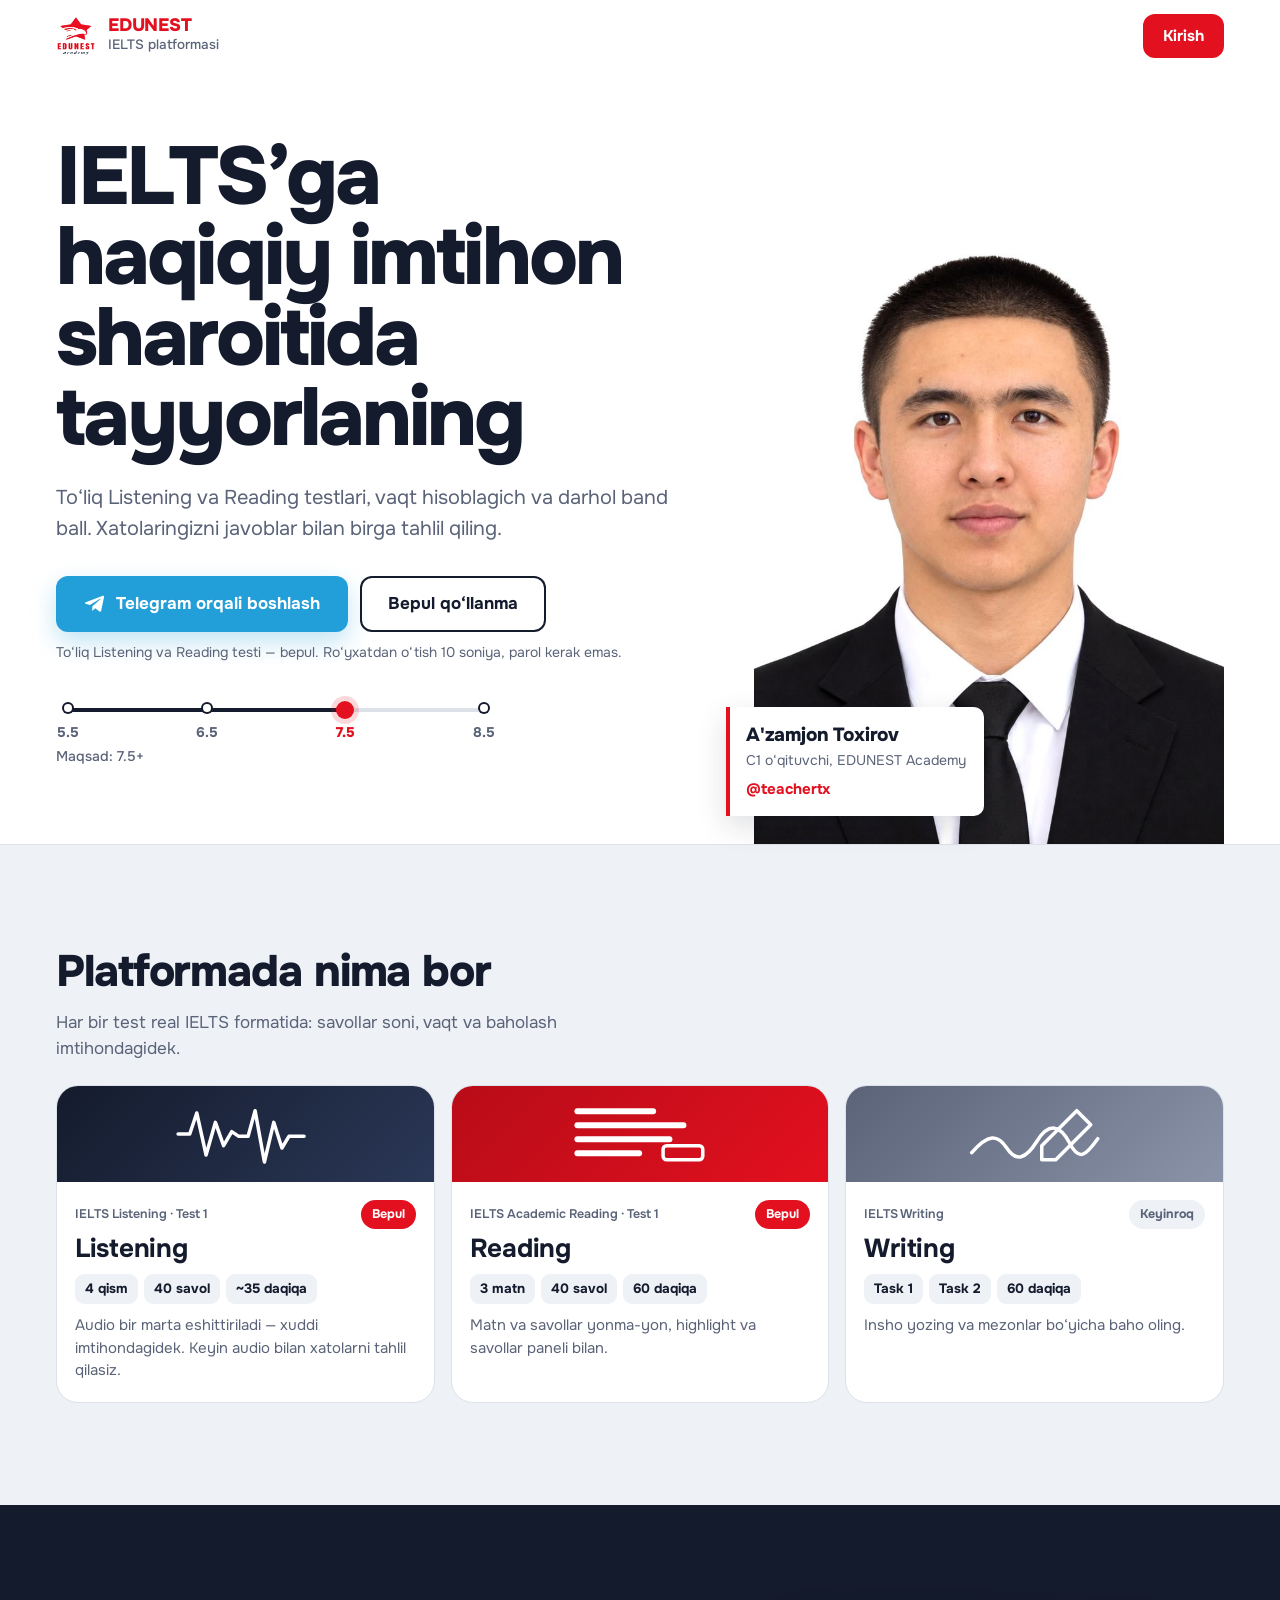
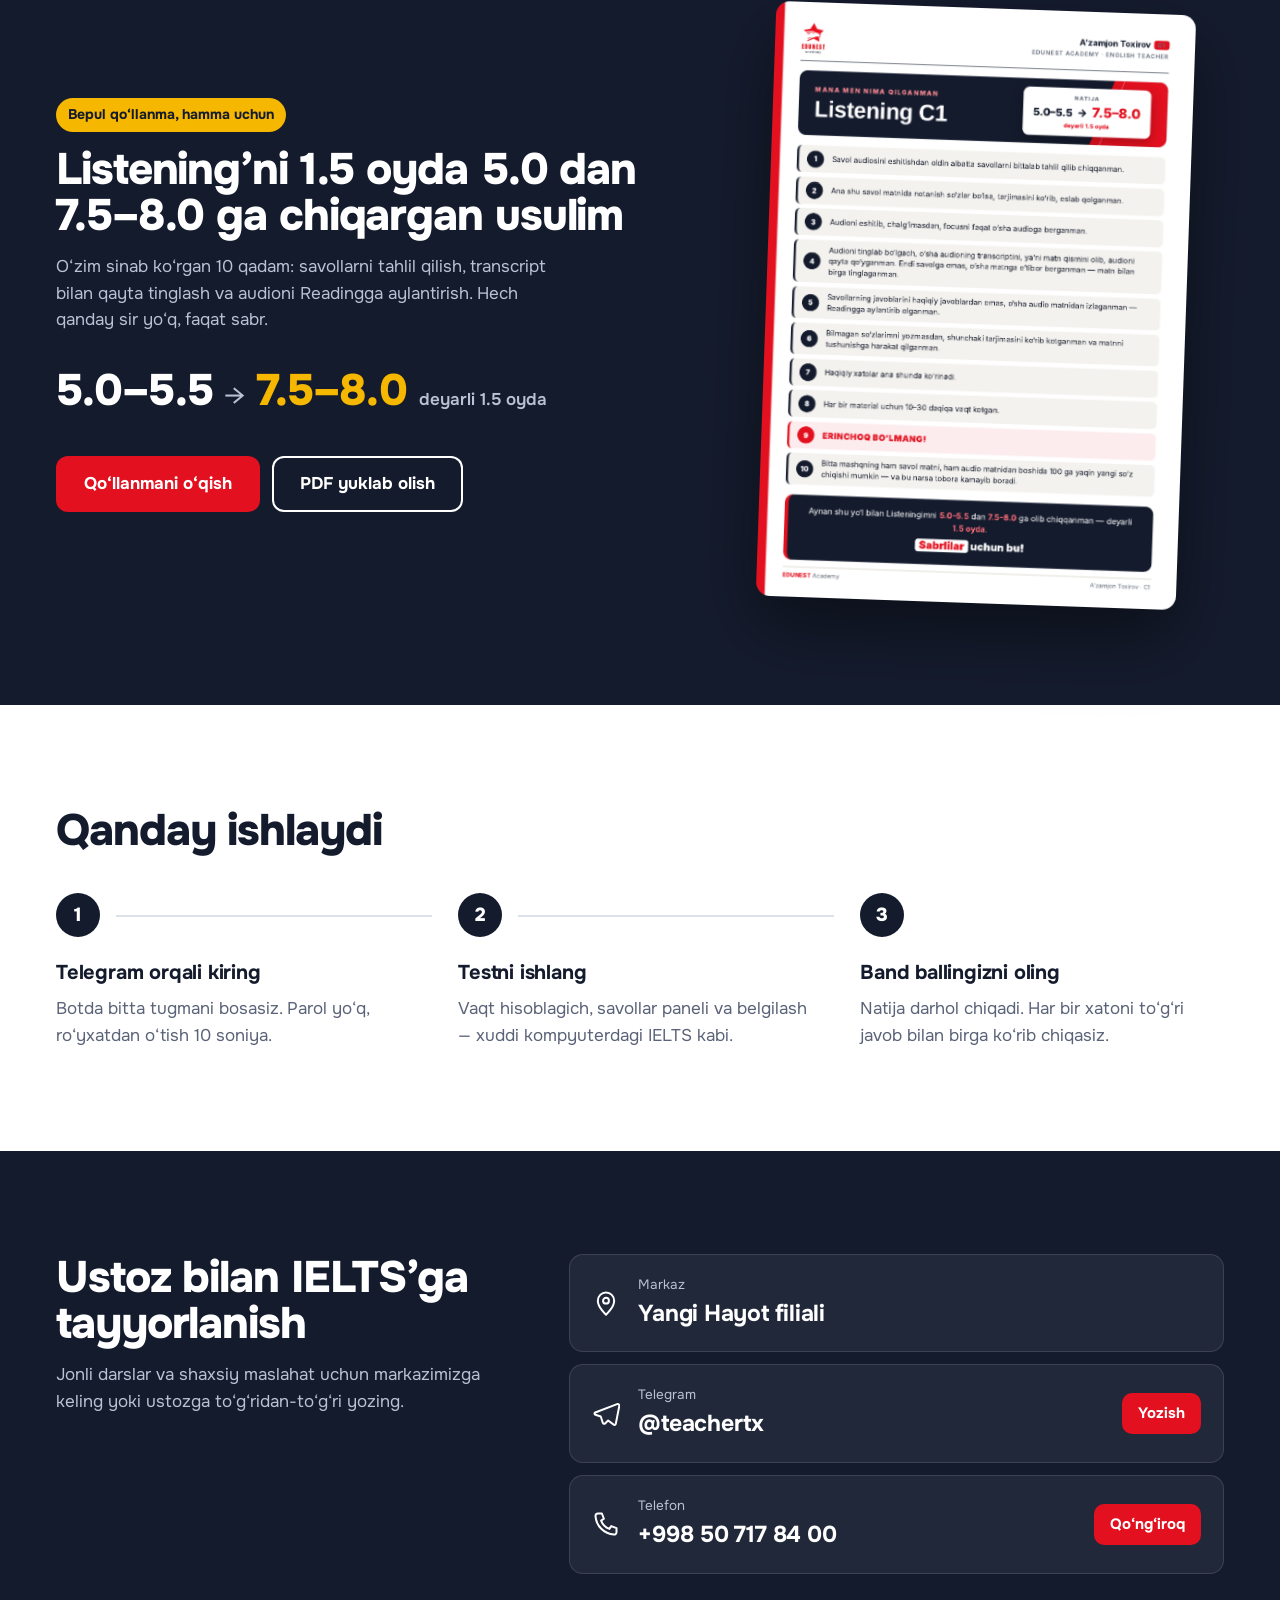
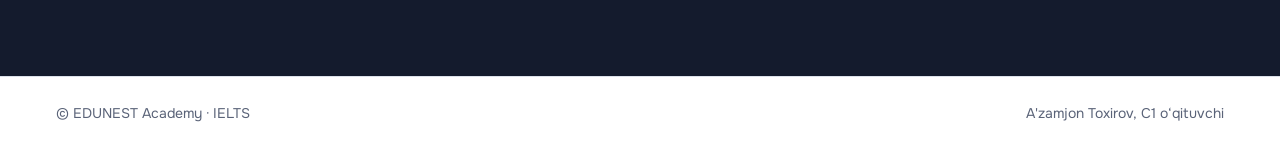
==== commit 3ae307f4: "Add files via upload" ====
--- a/index.html
+++ b/index.html
@@ -566,6 +566,16 @@
   .ie-trh{display:none}.ie-tr{grid-template-columns:1fr 1fr;row-gap:4px}.ie-tr .nm{grid-column:1/-1;font-size:16px}}
 @media(max-width:520px){.ie-hello h1{font-size:27px}.ie-test h3{font-size:23px}}
 @media(prefers-reduced-motion:reduce){.ie-stat .dot,.ie-spin{animation:none}}
+.ie-chip.live{background:var(--red)}
+.ie-chip.ok{background:#0E8A4F}
+.lp-btn.ie-go{margin-top:auto}
+.ie-res{display:grid;gap:8px;margin-top:12px}
+.ie-ri{display:flex;align-items:center;gap:14px;background:#fff;border-radius:16px;padding:12px 14px}
+.ie-ri div{flex:1;min-width:0}.ie-ri b{display:block}.ie-ri small{color:var(--slate);font-size:13.5px}
+.ie-ri a{font-weight:700;color:var(--ink);font-size:14px}
+.ie-bd{flex:none;display:inline-grid;place-items:center;width:52px;height:52px;border-radius:50%;background:var(--ink);color:#fff;font-weight:800;font-size:18px}
+.ie-bd.sm{width:auto;height:auto;border-radius:8px;padding:2px 8px;font-size:14px;margin-right:6px;display:inline-block}
+.ie-tr{grid-template-columns:1.3fr 1fr 1.2fr .9fr .9fr 1fr 1fr}
 
 .ie-bands .lp-fill{width:66.66%}.ie-bands .lp-dot{left:66.66%}@keyframes lpDot{from{left:0}to{left:66.66%}}
 
@@ -588,7 +598,7 @@
         <a class="lp-btn ie-tgbtn" href="#/login"><svg class="tgi" viewBox="0 0 24 24" aria-hidden="true"><path d="M21.9 4.3 18.7 19.4c-.2 1-.9 1.3-1.7.8l-4.8-3.5-2.3 2.2c-.3.3-.5.5-1 .5l.3-4.9 8.9-8c.4-.3-.1-.5-.6-.2L6.4 13.2l-4.7-1.5c-1-.3-1-1 .2-1.5L20.5 3c.9-.3 1.6.2 1.4 1.3z"/></svg>Telegram orqali boshlash</a>
         <a class="lp-btn lp-btn-line" href="#/guide">Bepul qo‘llanma</a>
       </div>
-      <p class="ie-note">Ro‘yxatdan o‘tish 10 soniya: parol kerak emas.</p>
+      <p class="ie-note">To‘liq Listening va Reading testi — bepul. Ro‘yxatdan o‘tish 10 soniya, parol kerak emas.</p>
       <figure class="lp-track ie-bands" aria-label="Band ball shkalasi: 5.5, 6.5, 7.5, 8.5. Maqsad 7.5">
         <div class="lp-rail"><i class="lp-fill"></i>
           <span style="--x:0%">5.5</span><span style="--x:33.33%">6.5</span><span class="goal" style="--x:66.66%">7.5</span><span style="--x:100%">8.5</span>
@@ -725,18 +735,19 @@
 
 const TGI='<svg class="tgi" viewBox="0 0 24 24" aria-hidden="true"><path d="M21.9 4.3 18.7 19.4c-.2 1-.9 1.3-1.7.8l-4.8-3.5-2.3 2.2c-.3.3-.5.5-1 .5l.3-4.9 8.9-8c.4-.3-.1-.5-.6-.2L6.4 13.2l-4.7-1.5c-1-.3-1-1 .2-1.5L20.5 3c.9-.3 1.6.2 1.4 1.3z"/></svg>';
 const TESTS=[
- {k:'listening',t:'Listening',full:'IELTS Listening · Test 1',spec:['4 qism','40 savol','30 daqiqa'],d:'Audio, savollar paneli va transcript bilan tahlil.',st:'soon'},
- {k:'reading',t:'Reading',full:'IELTS Academic Reading · Test 1',spec:['3 matn','40 savol','60 daqiqa'],d:'Matn va savollar yonma-yon, belgilash va highlight.',st:'soon'},
+ {k:'listening',id:'l1',t:'Listening',full:'IELTS Listening · Test 1',spec:['4 qism','40 savol','~35 daqiqa'],d:'Audio bir marta eshittiriladi — xuddi imtihondagidek. Keyin audio bilan xatolarni tahlil qilasiz.',st:'live'},
+ {k:'reading',id:'r1',t:'Reading',full:'IELTS Academic Reading · Test 1',spec:['3 matn','40 savol','60 daqiqa'],d:'Matn va savollar yonma-yon, highlight va savollar paneli bilan.',st:'live'},
  {k:'writing',t:'Writing',full:'IELTS Writing',spec:['Task 1','Task 2','60 daqiqa'],d:'Insho yozing va mezonlar bo‘yicha baho oling.',st:'later'}];
 const ART={listening:'<svg viewBox="0 0 120 60" aria-hidden="true"><path d="M2 30h10l6-18 8 36 8-28 7 20 7-12 6 4h8l6-22 8 44 8-34 7 22 6-10h13" fill="none" stroke="currentColor" stroke-width="3" stroke-linejoin="round" stroke-linecap="round"/></svg>',
  reading:'<svg viewBox="0 0 120 60" aria-hidden="true"><g fill="currentColor"><rect x="4" y="8" width="70" height="5" rx="2.5"/><rect x="4" y="20" width="96" height="5" rx="2.5"/><rect x="4" y="32" width="84" height="5" rx="2.5"/><rect x="4" y="44" width="58" height="5" rx="2.5"/></g><rect x="80" y="40" width="34" height="12" rx="3" fill="none" stroke="currentColor" stroke-width="3"/></svg>',
  writing:'<svg viewBox="0 0 120 60" aria-hidden="true"><path d="M6 46c14-16 22-16 30-4s16 10 26-6 20-14 28 2 14 10 24-4" fill="none" stroke="currentColor" stroke-width="3" stroke-linecap="round"/><path d="m96 10 12 12-30 30H66V40z" fill="none" stroke="currentColor" stroke-width="3" stroke-linejoin="round"/></svg>'};
-function testCard(x,inApp){
-  const badge=x.st==='soon'?'<span class="ie-chip">Tez orada</span>':'<span class="ie-chip mute">Keyinroq</span>';
+function testCard(x,inApp,res){
+  const best=(res||[]).filter(r=>r.test===x.id).sort((a,b)=>b.band-a.band)[0];
+  const badge=x.st==='live'?(best?`<span class="ie-chip ok">Eng yaxshi: ${best.band.toFixed(1)}</span>`:'<span class="ie-chip live">Bepul</span>'):x.st==='soon'?'<span class="ie-chip">Tez orada</span>':'<span class="ie-chip mute">Keyinroq</span>';
   return `<article class="ie-test ie-${x.k}"><div class="ie-tart">${ART[x.k]}</div><div class="ie-tb">
     <div class="ie-th"><small>${esc(x.full)}</small>${badge}</div><h3>${esc(x.t)}</h3>
     <ul class="ie-spec">${x.spec.map(s=>`<li>${esc(s)}</li>`).join('')}</ul><p>${esc(x.d)}</p>
-    ${inApp?`<button class="ie-tbtn" type="button" disabled>${x.st==='soon'?'Test tez orada ochiladi':'Tayyorlanmoqda'}</button>`:''}</div></article>`}
+    ${inApp?(x.st==='live'?`<a class="lp-btn ie-wide ie-go" href="test.html#${x.id}">${best?'Qayta ishlash':'Testni boshlash'}</a>`:`<button class="ie-tbtn" type="button" disabled>Tayyorlanmoqda</button>`):''}</div></article>`}
 $('#lpTests').innerHTML=TESTS.map(x=>testCard(x,false)).join('');
 
 /* ---------- session ---------- */
@@ -796,20 +807,24 @@
   show('#app');$('#outBtn').classList.remove('hide');$('#appSub').textContent='IELTS platformasi';
   const first=(S.name||'').split(' ')[0];
   $('#view').innerHTML=`<div class="ie-wrap">
-    <section class="ie-hello"><div><small>EDUNEST IELTS</small><h1>Salom, ${esc(first)}!</h1><p>Testlar tayyorlanmoqda. Ochilishi bilan sizga Telegram’da xabar beramiz.</p></div>
+    <section class="ie-hello"><div><small>EDUNEST IELTS</small><h1>Salom, ${esc(first)}!</h1><p>Listening va Reading testlari tayyor. Band ballingizni bugun bilib oling.</p></div>
       <div class="ie-me">${S.tgu?`<span class="ie-chip tg">${TGI}${esc(S.tgu)}</span>`:''}</div></section>
-    <h2 class="ie-h2">Testlar</h2><div class="ie-tests in">${TESTS.map(x=>testCard(x,true)).join('')}</div>
-    <h2 class="ie-h2">Natijalarim</h2>
-    <div class="ie-empty"><b>Hali natija yo‘q</b><p>Birinchi testni ishlaganingizdan so‘ng band ballaringiz va o‘sish grafigi shu yerda ko‘rinadi.</p></div>
+    <h2 class="ie-h2">Testlar</h2><div class="ie-tests in" id="myTests">${TESTS.map(x=>testCard(x,true,S.res)).join('')}</div>
+    <h2 class="ie-h2">Natijalarim</h2><div id="myRes">${resHTML(S.res)}</div>
     <div class="ie-duo">
       <a class="ie-guidecard" href="#/guide"><img src="c1-guide.png" alt="" loading="lazy"><div><small>Bepul qo‘llanma</small><b>Listening’ni 1.5 oyda 7.5–8.0 ga chiqargan usul</b><span>O‘qish →</span></div></a>
       <div class="ie-teach"><img class="tph" alt="A'zamjon Toxirov"><div><b>A'zamjon Toxirov</b><span>C1 o‘qituvchi, EDUNEST Academy</span>
         <div class="ie-tlinks"><a href="https://t.me/teachertx" target="_blank" rel="noopener">Telegram’da yozish</a><a href="tel:+998507178400">Qo‘ng‘iroq</a></div></div></div>
     </div></div>`;
   document.querySelectorAll('#view img.tph').forEach(i=>i.src=PHOTO);
-  cget({action:'ime',id:S.uid,t:S.t}).then(j=>{if(j&&j.ok===false&&j.error==='auth'){toast('Qaytadan kiring');out()}else if(j&&j.user){S.name=j.user.name;S.tgu=j.user.tgu;ls.set('session',JSON.stringify(S))}}).catch(()=>{});
-}
-
+  cget({action:'ime',id:S.uid,t:S.t}).then(j=>{if(j&&j.ok===false&&j.error==='auth'){toast('Qaytadan kiring');out()}else if(j&&j.user){S.name=j.user.name;S.tgu=j.user.tgu;S.res=j.results||[];ls.set('session',JSON.stringify(S));
+    const t=$('#myTests'),r=$('#myRes');if(t)t.innerHTML=TESTS.map(x=>testCard(x,true,S.res)).join('');if(r)r.innerHTML=resHTML(S.res)}}).catch(()=>{});
+}
+
+const TN={l1:'Listening · Test 1',r1:'Reading · Test 1'};
+function resHTML(res){
+  if(!res||!res.length)return '<div class="ie-empty"><b>Hali natija yo‘q</b><p>Birinchi testni ishlaganingizdan so‘ng band ballaringiz shu yerda ko‘rinadi.</p></div>';
+  return `<div class="ie-res">${res.slice().sort((a,b)=>b.at-a.at).map(r=>`<div class="ie-ri"><span class="ie-bd">${(+r.band).toFixed(1)}</span><div><b>${esc(TN[r.test]||r.test)}</b><small>${r.raw} / 40 to‘g‘ri · ${dt(r.at)}${r.mins?' · '+r.mins+' daqiqa':''}</small></div><a href="test.html#${esc(r.test)}">Qayta</a></div>`).join('')}</div>`}
 /* ---------- teacher panel ---------- */
 let TD=null;
 function teacher(){
@@ -825,20 +840,22 @@
 }
 const dt=t=>{if(!t)return '—';const d=new Date(t);return d.toLocaleDateString('uz-UZ',{day:'2-digit',month:'2-digit',year:'numeric'})+' '+d.toLocaleTimeString('uz-UZ',{hour:'2-digit',minute:'2-digit'})};
 const phoneNice=p=>{const d=String(p||'').replace(/\D/g,'');return d.length===12?`+${d.slice(0,3)} ${d.slice(3,5)} ${d.slice(5,8)} ${d.slice(8,10)} ${d.slice(10)}`:(p||'—')};
+function bandOf(u,t){const r=(u.results||[]).filter(x=>x.test===t).sort((a,b)=>b.at-a.at);return r.length?`<b class="ie-bd sm">${(+r[0].band).toFixed(1)}</b><i>${r[0].raw}/40${r.length>1?' · '+r.length+'×':''}</i>`:'<i>—</i>'}
 function tdraw(q){
   const now=Date.now(),day=864e5,U=TD;
-  const kp=[['Jami foydalanuvchi',U.length],['Bugun qo‘shilgan',U.filter(u=>now-u.joined<day).length],['So‘nggi 7 kunda',U.filter(u=>now-u.joined<7*day).length],['7 kunda faol',U.filter(u=>now-u.seen<7*day).length]];
+  const kp=[['Jami foydalanuvchi',U.length],['Bugun qo‘shilgan',U.filter(u=>now-u.joined<day).length],['So‘nggi 7 kunda',U.filter(u=>now-u.joined<7*day).length],['Test ishlaganlar',U.filter(u=>(u.results||[]).length).length]];
   const f=q?U.filter(u=>(u.name+' '+u.tgu+' '+u.phone).toLowerCase().includes(q.toLowerCase())):U;
   $('#view').innerHTML=`<div class="ie-wrap"><div class="ie-thead"><h1>Foydalanuvchilar</h1><div class="ie-tact"><button class="lp-btn lp-btn-sm lp-btn-line" id="csv" type="button">CSV yuklab olish</button><button class="lp-btn lp-btn-sm lp-btn-line" id="tout" type="button">Chiqish</button></div></div>
     <div class="ie-kpis">${kp.map(([l,v])=>`<div class="ie-kpi"><b>${v}</b><small>${l}</small></div>`).join('')}</div>
     <input class="ie-search" id="tq" type="search" placeholder="Ism, @username yoki telefon bo‘yicha qidirish" value="${esc(q)}" aria-label="Qidirish">
-    ${f.length?`<div class="ie-table" role="table"><div class="ie-tr ie-trh" role="row"><span>Ism</span><span>Telegram</span><span>Telefon</span><span>Qo‘shilgan</span><span>Oxirgi kirish</span><span>Kirishlar</span></div>
+    ${f.length?`<div class="ie-table" role="table"><div class="ie-tr ie-trh" role="row"><span>Ism</span><span>Telegram</span><span>Telefon</span><span>Listening</span><span>Reading</span><span>Qo‘shilgan</span><span>Oxirgi kirish</span></div>
     ${f.map(u=>`<div class="ie-tr" role="row"><span class="nm">${esc(u.name)}</span><span>${u.tgu?`<a href="https://t.me/${esc(u.tgu.slice(1))}" target="_blank" rel="noopener">${esc(u.tgu)}</a>`:'<i>username yo‘q</i>'}</span>
-      <span>${u.phone?`<a href="tel:${esc(u.phone)}">${esc(phoneNice(u.phone))}</a>`:'—'}</span><span>${dt(u.joined)}</span><span>${dt(u.seen)}</span><span>${u.visits||0}</span></div>`).join('')}</div>`
+      <span>${u.phone?`<a href="tel:${esc(u.phone)}">${esc(phoneNice(u.phone))}</a>`:'—'}</span><span>${bandOf(u,'l1')}</span><span>${bandOf(u,'r1')}</span><span>${dt(u.joined)}</span><span>${dt(u.seen)}</span></div>`).join('')}</div>`
     :`<div class="ie-empty"><b>${q?'Hech kim topilmadi':'Hali hech kim ro‘yxatdan o‘tmagan'}</b><p>${q?'Boshqa so‘z bilan qidirib ko‘ring.':'Sayt havolasini ulashing: foydalanuvchilar Telegram orqali kirgach, shu yerda paydo bo‘ladi.'}</p></div>`}</div>`;
   const tq=$('#tq');tq.oninput=()=>{const v=tq.value,pos=tq.selectionStart;tdraw(v);const n=$('#tq');n.focus();n.setSelectionRange(pos,pos)};
   $('#tout').onclick=()=>{ss.set('tk',null);location.hash='#/'};
-  $('#csv').onclick=()=>{const rows=[['Ism','Telegram','Telefon','Qo‘shilgan','Oxirgi kirish','Kirishlar'],...TD.map(u=>[u.name,u.tgu,u.phone,dt(u.joined),dt(u.seen),u.visits])];
+  $('#csv').onclick=()=>{const lb=(u,t)=>{const r=(u.results||[]).filter(x=>x.test===t).sort((a,b)=>b.at-a.at)[0];return r?r.band+' ('+r.raw+'/40)':''};
+    const rows=[['Ism','Telegram','Telefon','Listening','Reading','Qo‘shilgan','Oxirgi kirish','Kirishlar'],...TD.map(u=>[u.name,u.tgu,u.phone,lb(u,'l1'),lb(u,'r1'),dt(u.joined),dt(u.seen),u.visits])];
     const csv='﻿'+rows.map(r=>r.map(c=>'"'+String(c==null?'':c).replace(/"/g,'""')+'"').join(',')).join('\n');
     const a=document.createElement('a');a.href=URL.createObjectURL(new Blob([csv],{type:'text/csv'}));a.download='edunest-ielts-foydalanuvchilar.csv';a.click()};
 }
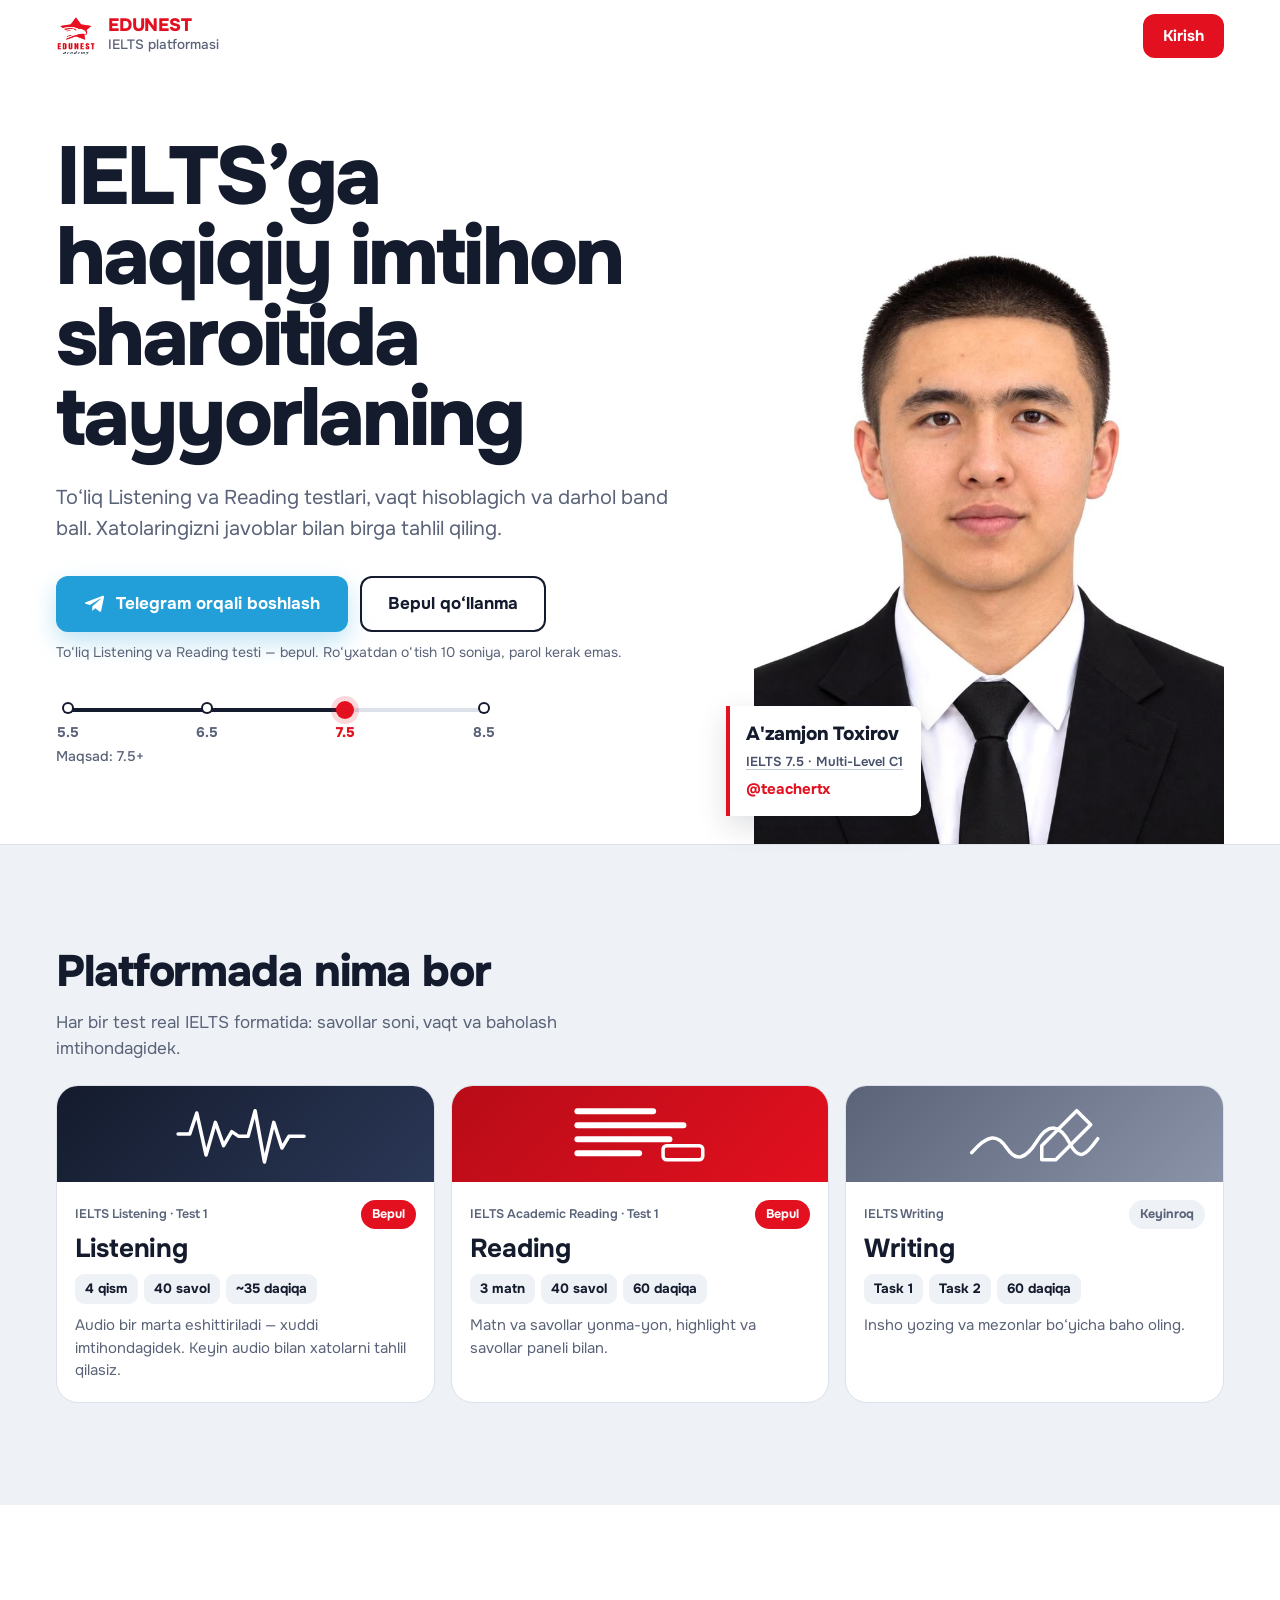
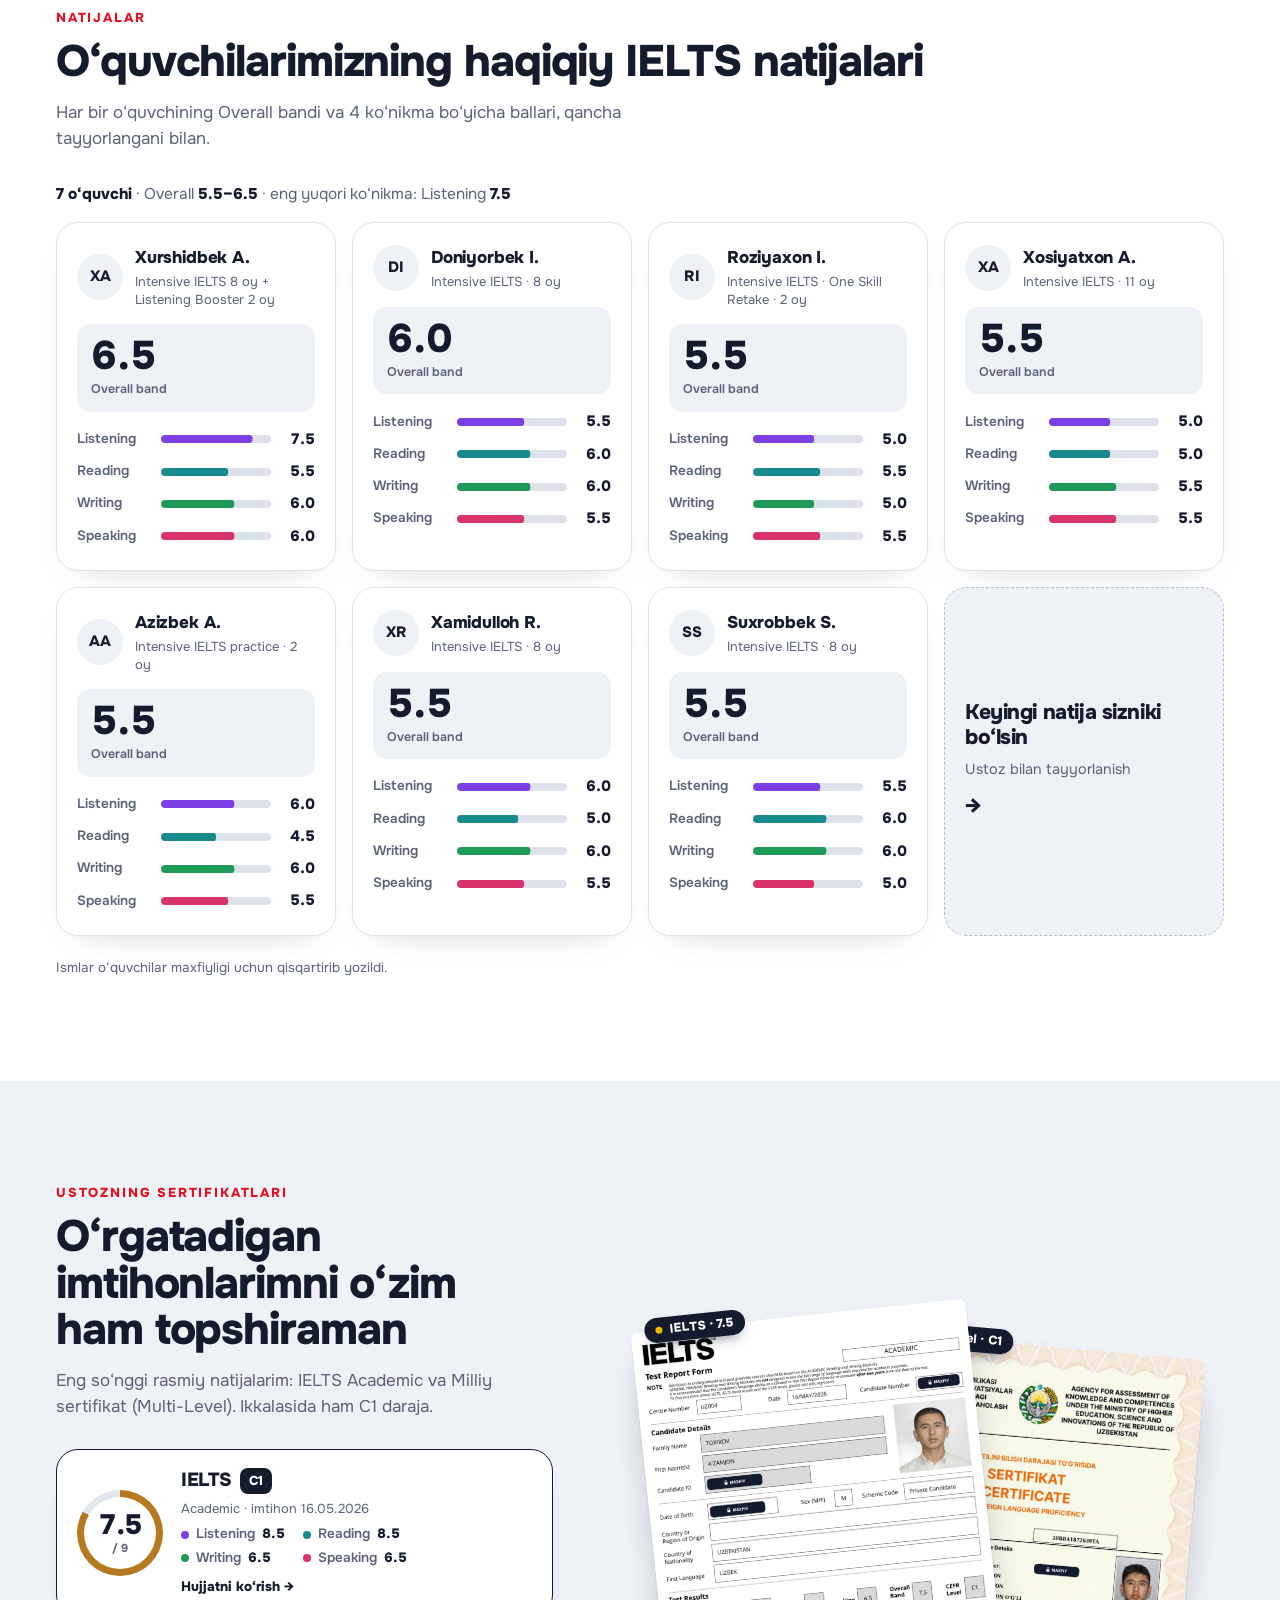
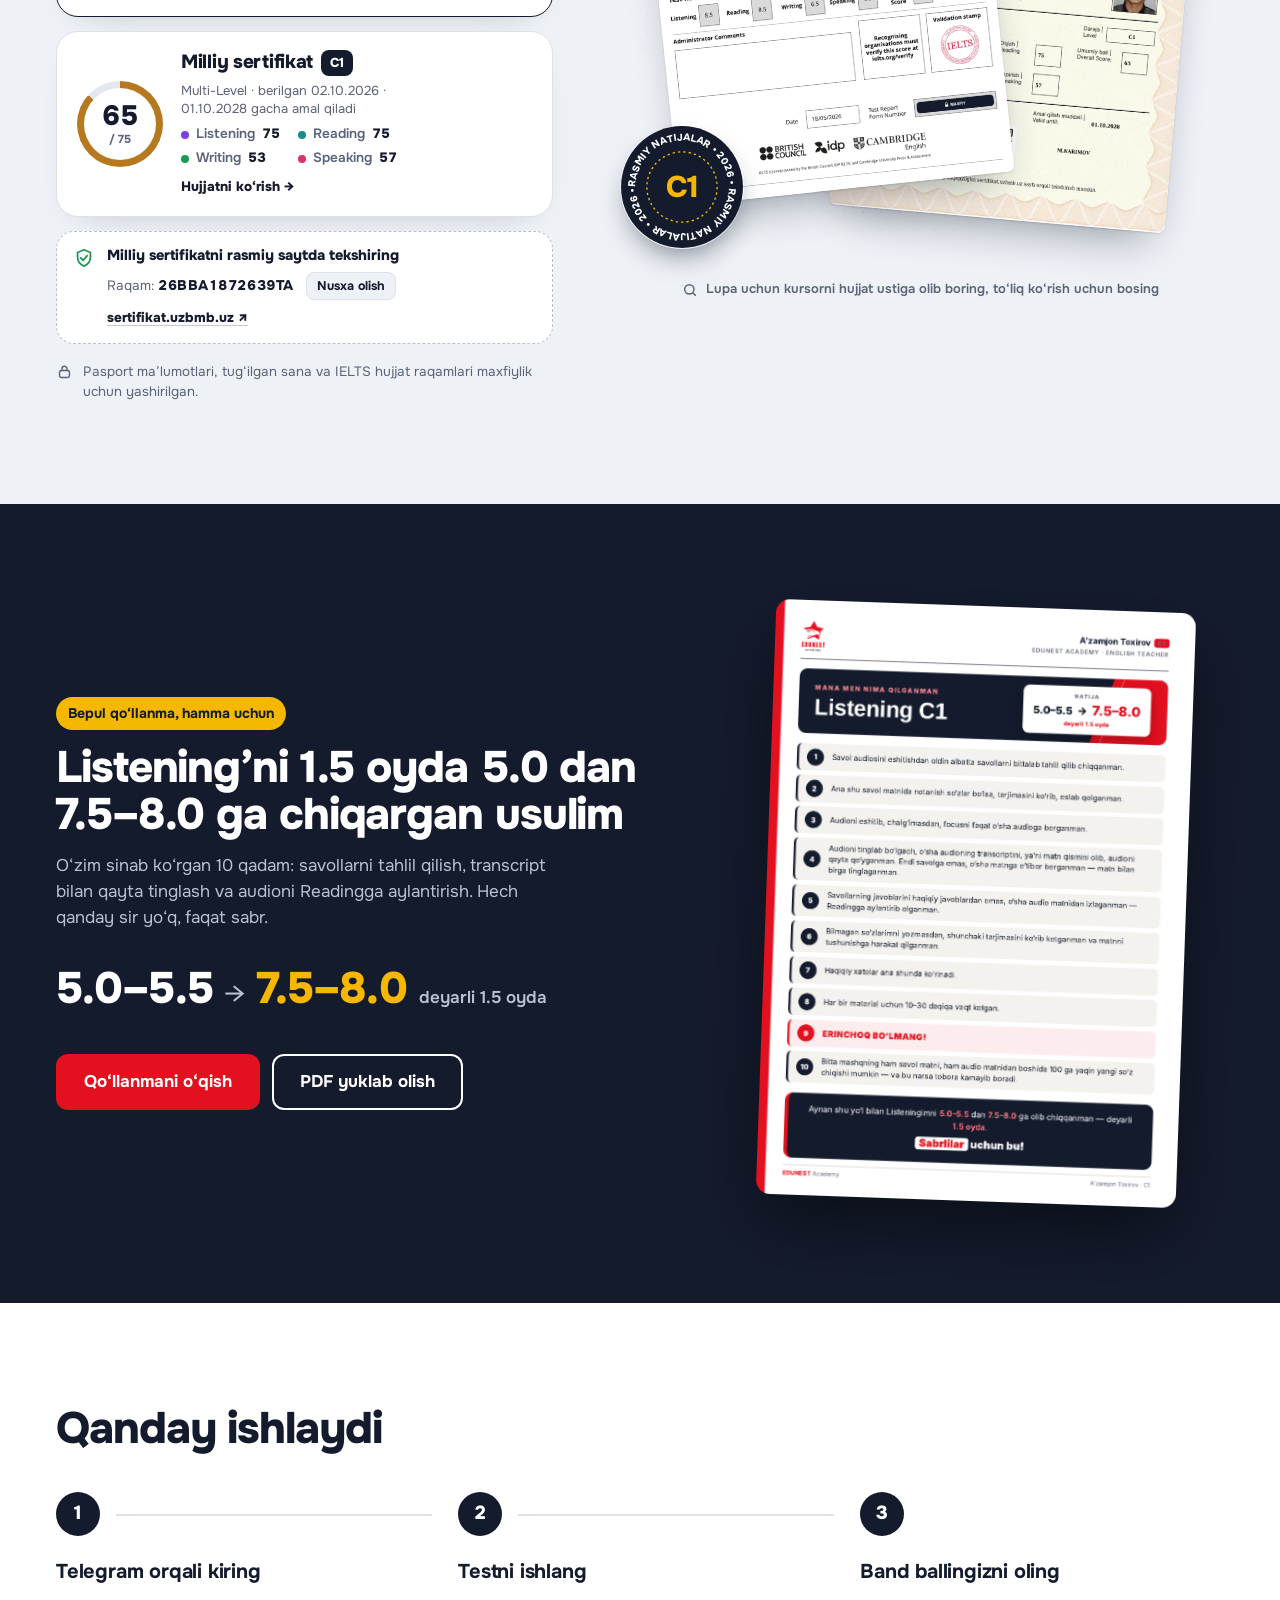
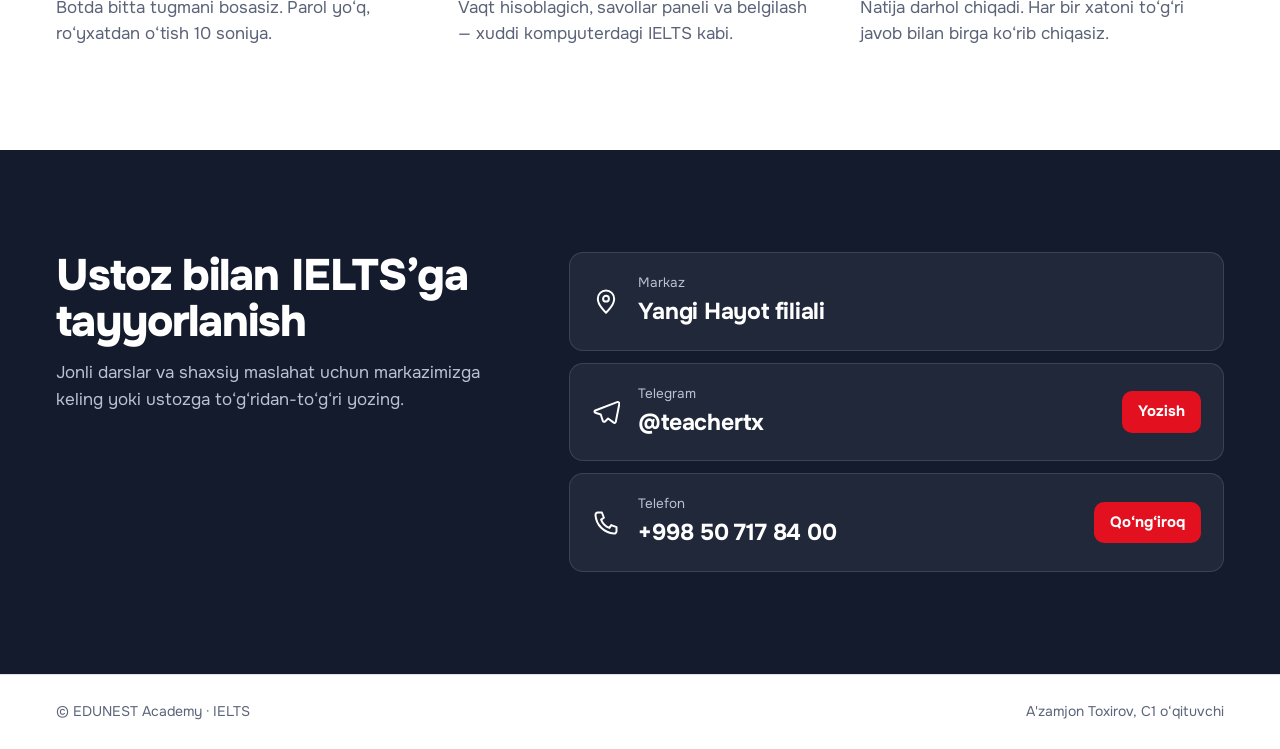
==== commit 9be62191: "Add files via upload" ====
--- a/index.html
+++ b/index.html
@@ -3,7 +3,7 @@
 <head>
 <meta charset="UTF-8">
 <meta name="viewport" content="width=device-width, initial-scale=1, viewport-fit=cover">
-<title>EDUNEST IELTS · A'zamjon Toxirov</title><meta name="description" content="EDUNEST IELTS: to‘liq Listening va Reading testlari, darhol band ball va xatolar tahlili. Ustoz A'zamjon Toxirov (C1). Telegram orqali 10 soniyada kiring."><meta property="og:title" content="EDUNEST IELTS · A'zamjon Toxirov, C1"><meta property="og:description" content="IELTS’ga haqiqiy imtihon sharoitida tayyorlaning. Bepul Listening qo‘llanmasi ham bor."><meta property="og:image" content="https://toxirovteacher.github.io/edunest-ielts/c1-guide.png"><meta property="og:type" content="website">
+<title>EDUNEST IELTS · A'zamjon Toxirov</title><meta name="description" content="EDUNEST IELTS: to‘liq Listening va Reading testlari, darhol band ball va xatolar tahlili. Ustoz A'zamjon Toxirov (IELTS 7.5, C1). Telegram orqali 10 soniyada kiring."><meta property="og:title" content="EDUNEST IELTS · A'zamjon Toxirov, IELTS 7.5"><meta property="og:description" content="IELTS’ga haqiqiy imtihon sharoitida tayyorlaning. Bepul Listening qo‘llanmasi ham bor."><meta property="og:image" content="https://toxirovteacher.github.io/edunest-ielts/c1-guide.png"><meta property="og:type" content="website">
 <link rel="icon" id="fav">
 <link rel="preconnect" href="https://fonts.googleapis.com">
 <link href="https://fonts.googleapis.com/css2?family=Oswald:wght@500;600;700&family=Inter:wght@400;500;600;700;800&family=Source+Serif+4:opsz,wght@8..60,400;8..60,600&display=swap" rel="stylesheet">
@@ -474,6 +474,654 @@
 body.dark .tgcard,body.dark .tglink{background:#12283a;border-color:#1f4a66}
 .btn.tgb .tgi{width:18px;height:18px;color:#229ED9}
 
+/* coming soon + ready-made materials */
+.tcard.soon{cursor:default}
+.tcard.soon:hover{transform:none}
+.tcard.soon .tcov{filter:saturate(.75) brightness(.92)}
+.tcard.soon .tnum{display:inline-grid;place-items:center;width:46px;height:46px;border-radius:14px;background:rgba(255,255,255,.16)}
+.tcard.soon .tnum svg{width:26px;height:26px;fill:none;stroke:#fff;stroke-width:2;stroke-linecap:round;stroke-linejoin:round}
+.tcard.soon .tgo{color:var(--mute)}
+.mlbl{width:max-content;max-width:min(280px,70vw);white-space:normal;text-align:center;line-height:1.25}
+.liblist{display:grid;margin-top:6px}
+.libitem{display:grid;grid-template-columns:48px 1fr auto;gap:12px;align-items:center;padding:12px 0;border-top:1px solid var(--line)}
+.libsw{width:48px;height:48px;border-radius:14px;background:linear-gradient(135deg,var(--c1),var(--c2));color:#fff;font-weight:800;font-size:18px;display:grid;place-items:center}
+.libtx b{display:block;font-size:16px;color:var(--head)}
+.libtx small{display:block;color:var(--mute);font-size:13px;font-weight:500;line-height:1.35;margin-top:2px}
+.liblink{display:inline-block;margin-top:4px;font-size:13.5px;font-weight:800;color:var(--red);text-decoration:none}
+.libitem .btn{min-height:46px;white-space:nowrap}
+.libitem .tag{white-space:nowrap}
+.soonopt{display:flex;gap:10px;align-items:flex-start;margin-top:14px;padding:12px 14px;border:1.5px dashed var(--line);border-radius:14px;cursor:pointer}
+.soonopt input{width:22px;height:22px;margin-top:2px;accent-color:#E3101F;flex:none}
+.soonopt b{display:block;color:var(--head)}.soonopt small{color:var(--mute);font-size:13px}
+@media(max-width:640px){.libitem{grid-template-columns:44px 1fr}.libsw{width:44px;height:44px}.libitem .btn,.libitem .tag{grid-column:1/-1;justify-self:stretch;text-align:center}}
+
+/* ---------- AI Writing (Gemini) ---------- */
+.aicard{display:flex;align-items:center;gap:14px;width:100%;margin-top:14px;padding:16px;border-radius:20px;background:radial-gradient(120% 160% at 100% 0%,#4B3BB5 0%,#1F1147 55%,#141B2D 100%);color:#fff;text-decoration:none;box-shadow:0 10px 26px rgba(31,17,71,.28)}
+.aicard .aicon{flex:none;width:46px;height:46px;border-radius:14px;background:rgba(255,255,255,.14);display:grid;place-items:center}
+.aicard .aicon svg{width:26px;height:26px}
+.aicard .aitx{flex:1;min-width:0}.aicard b{display:block;font-size:17px;color:#fff}.aicard small{display:block;font-size:13.5px;opacity:.85;margin-top:3px;line-height:1.35}
+.aicard em{font-style:normal;font-weight:800;background:#fff;color:#1F1147;border-radius:12px;padding:9px 14px;flex:none}
+.aiset h3{display:flex;align-items:center;gap:8px;flex-wrap:wrap}.aiset h3 svg{width:22px;height:22px;color:#6C4DF6}.aiset h3 small{font-size:13px;font-weight:600;color:var(--mute)}
+.aist{margin:6px 0 12px;padding:9px 12px;border-radius:12px;background:#FDE8E9;color:#9b111b;font-weight:700;font-size:14.5px}
+.aist.on{background:#E4F5EC;color:#0E7A45}
+body.dark .aist{background:#3a1a1d;color:#ffb3b8}body.dark .aist.on{background:#123524;color:#8be0b2}
+.aisteps{margin:0 0 12px;padding-left:22px;line-height:1.6;color:var(--ink)}.aisteps li{margin-bottom:4px}.aisteps a{color:inherit}
+.airow2{margin-top:10px;align-items:center}.airow2 label{font-weight:700;color:var(--head);font-size:14.5px}.airow2 input{flex:0 0 96px!important;min-width:0!important}
+.aihint{font-size:13px;margin:8px 0 0;line-height:1.5}
+.ailist{display:grid;gap:8px}
+.aichk{padding:0;overflow:hidden}
+.aihd{display:flex;align-items:center;gap:12px;width:100%;padding:12px 14px;border:0;background:none;color:var(--ink);text-align:left;font:inherit;cursor:pointer}
+.ailv{flex:none;width:50px;height:50px;border-radius:14px;color:#fff;font-weight:800;font-size:15px;display:flex;flex-direction:column;align-items:center;justify-content:center;line-height:1.05}
+.ailv small{font-size:11px;font-weight:700;opacity:.9}
+.aihd .aitx{flex:1;min-width:0}.aihd .aitx b{display:block;font-size:15.5px;color:var(--head)}.aihd .aitx small{display:block;font-size:13px;color:var(--mute);margin-top:2px}
+.aiar{font-size:24px;color:var(--mute);transition:transform .2s}.aihd[aria-expanded="true"] .aiar{transform:rotate(90deg)}
+.aibody{padding:0 14px 14px;border-top:1px solid var(--line)}
+.aiblk{margin-top:12px}.aiblk h4{margin:0 0 6px;font-size:12.5px;letter-spacing:.05em;text-transform:uppercase;color:var(--mute)}
+.aiblk p{margin:6px 0 0;line-height:1.55}.aiblk .pre{white-space:pre-wrap;padding:10px 12px;border-radius:12px;background:var(--mist,#EEF1F6);color:var(--ink);font-size:15px}
+body.dark .aiblk .pre{background:#1d2436}
+.aisc{display:flex;flex-wrap:wrap;gap:8px}.aisc span{padding:7px 10px;border-radius:12px;border:1.5px solid var(--line);font-size:13px;color:var(--mute)}.aisc b{display:block;font-size:16px;color:var(--head)}
+.aimi{padding:8px 0;border-bottom:1px solid var(--line);line-height:1.5}.aimi:last-child{border-bottom:0}
+.aimi del{color:#C4121D}.aimi ins{color:#0E8A4F;text-decoration:none;font-weight:800}.aimi small{display:block;color:var(--mute);font-size:13.5px;margin-top:2px}
+#aiOf svg{color:#6C4DF6}
+.aicard.sp{background:radial-gradient(120% 160% at 100% 0%,#14A08E 0%,#0B3B47 55%,#141B2D 100%);margin-top:10px}.aicard .aicon{font-size:24px}
+
+/* ===================== v21 REDESIGN: landing (hx), login (lx), roster tools (rs) ===================== */
+body:not(.g3) .g3,body.g3 .ml{display:none!important}
+.lp-nav{display:flex;gap:4px;margin-left:auto;margin-right:8px}
+.lp-nav a{padding:10px 14px;border-radius:10px;font-weight:600;font-size:15px;color:var(--slate)!important;text-decoration:none}
+.lp-nav a:hover{background:var(--mist);color:var(--ink)!important}
+.hx{max-width:1180px;margin:0 auto;padding:clamp(28px,5vw,72px) clamp(20px,5vw,56px) clamp(36px,5vw,64px);display:grid;grid-template-columns:minmax(0,1.1fr) minmax(0,.9fr);gap:clamp(24px,4vw,64px);align-items:center}
+.hx-pill{display:inline-flex;align-items:center;gap:10px;margin:0 0 22px;padding:7px 14px 7px 12px;border-radius:999px;background:#fff;border:1px solid var(--line);font-weight:600;font-size:14px;color:var(--ink);box-shadow:0 2px 10px rgba(20,27,45,.05)}
+.hx-pill i{width:8px;height:8px;border-radius:50%;background:var(--red);box-shadow:0 0 0 4px rgba(227,16,31,.15)}
+.hx-h1{font-weight:800;font-size:clamp(38px,5.6vw,72px);line-height:1.02;letter-spacing:-.035em;margin:0;color:var(--ink)}
+.hx-h1 em{font-style:normal;color:var(--red);position:relative;white-space:nowrap}
+.hx-h1 em:after{content:"";position:absolute;left:0;right:0;bottom:.04em;height:.12em;background:rgba(227,16,31,.16);border-radius:4px;z-index:-1}
+.hx-lead{font-size:clamp(17px,1.5vw,19.5px);color:var(--slate);max-width:34em;margin:22px 0 0;line-height:1.6}
+.hx-trust{list-style:none;padding:0;margin:26px 0 0;display:flex;flex-wrap:wrap;gap:8px 22px;font-size:14.5px;font-weight:600;color:var(--slate)}
+.hx-trust li:before{content:"✓";color:#159947;font-weight:800;margin-right:7px}
+.hx-vis{position:relative;min-height:480px}
+.hx-photo{position:absolute;inset:0 6% 0 14%;border-radius:28px;overflow:hidden;background:radial-gradient(120% 90% at 50% 0%,#fff 0%,#EEF1F6 60%,#E1E6EF 100%)}
+.hx-photo:before{content:"";position:absolute;left:-20%;right:-20%;bottom:-30%;height:70%;background:radial-gradient(closest-side,rgba(227,16,31,.22),transparent);}
+.hx-photo img{position:absolute;bottom:0;left:50%;transform:translateX(-50%);height:96%;width:auto;mix-blend-mode:multiply}
+.hx-card{position:absolute;background:#fff;border-radius:18px;box-shadow:0 18px 50px rgba(20,27,45,.16);border:1px solid rgba(20,27,45,.06)}
+.hx-res{left:0;top:9%;width:230px;padding:16px 18px}
+.hx-rh{display:flex;justify-content:space-between;align-items:center;font-size:12.5px;font-weight:700;color:var(--slate)}
+.hx-lv{background:#2F80ED;color:#fff;font-size:12px;padding:3px 9px;border-radius:999px}
+.hx-big{font-size:46px;font-weight:800;letter-spacing:-.03em;color:var(--ink);line-height:1;margin:8px 0 12px}.hx-big small{font-size:16px;color:var(--slate);font-weight:600;margin-left:2px}
+.hx-bars{display:grid;gap:7px}.hx-bars span{display:grid;grid-template-columns:80px 1fr;align-items:center;gap:8px;font-size:12px;font-weight:600;color:var(--slate)}
+.hx-bars i{order:2;height:6px;border-radius:6px;background:linear-gradient(90deg,var(--red) var(--w),#EEF1F6 var(--w))}
+.hx-sp{right:0;top:52%;display:flex;align-items:center;gap:12px;padding:12px 16px 12px 12px}
+.hx-sp b{display:block;font-size:13.5px;color:var(--ink);margin-bottom:4px}
+.hx-mic{width:42px;height:42px;border-radius:12px;background:#0B3B47;display:grid;place-items:center}.hx-mic svg{width:22px;height:22px;fill:none;stroke:#fff;stroke-width:2;stroke-linecap:round}
+.hx-wave{display:flex;align-items:center;gap:3px;height:22px}.hx-wave i{width:4px;border-radius:3px;background:#14A08E;height:30%}
+.hx-wave i:nth-child(2n){height:70%}.hx-wave i:nth-child(3n){height:100%}.hx-wave i:nth-child(5n){height:45%}
+.hx-plate{position:absolute;left:4%;bottom:5%;background:#fff;padding:12px 16px 12px 14px;border-left:4px solid var(--red);border-radius:0 12px 12px 0;box-shadow:0 12px 30px rgba(20,27,45,.14)}
+.hx-plate b{display:block;font-size:17px;font-weight:800}.hx-plate span{display:block;font-size:13px;color:var(--slate)}.hx-plate a{display:inline-block;margin-top:4px;font-weight:700;font-size:14px;color:var(--red)!important;text-decoration:none}
+.hx-band{background:var(--ink);color:#fff;padding:26px 0}
+.hx-band .lp-in{display:grid;grid-template-columns:repeat(4,1fr);gap:20px}
+.hx-band b{display:block;font-size:clamp(24px,2.6vw,32px);font-weight:800;letter-spacing:-.02em;color:#fff}.hx-band span{font-size:14px;color:#B9C1D3}
+.hx-kick{margin:0 0 10px;font-size:13px;font-weight:800;letter-spacing:.14em;text-transform:uppercase;color:var(--red)}
+.sk-grid{display:grid;grid-template-columns:repeat(4,1fr);gap:16px;margin-top:36px}.sk-grid.g3{grid-template-columns:repeat(3,1fr)}
+.sk{position:relative;padding:24px 22px 26px;border-radius:20px;background:#fff;border:1px solid var(--line);transition:transform .2s,box-shadow .2s}
+.sk:hover{transform:translateY(-3px);box-shadow:0 16px 40px rgba(20,27,45,.1)}
+.sk-n{font-weight:800;font-size:15px;color:var(--slate);letter-spacing:.06em}
+.sk h3{font-size:22px;font-weight:800;letter-spacing:-.02em;margin:26px 0 8px;color:var(--ink)}.sk p{margin:0;color:var(--slate);font-size:15.5px;line-height:1.55}
+.sk em{position:absolute;right:18px;top:20px;font-style:normal;font-size:12px;font-weight:800;color:#fff;background:linear-gradient(135deg,#6C4DF6,#E3101F);padding:4px 10px;border-radius:999px}
+.sk-ai{background:linear-gradient(180deg,#fff 0%,#FFF6F7 100%)}
+.qz-wrap{display:grid;grid-template-columns:minmax(0,.8fr) minmax(0,1.2fr);gap:clamp(24px,5vw,72px);align-items:center}
+.qz{background:#fff;border-radius:22px;padding:24px;border:1px solid var(--line);box-shadow:0 18px 50px rgba(20,27,45,.08);min-height:290px}
+.qz-top{display:flex;justify-content:space-between;align-items:center;font-weight:700;color:var(--slate);font-size:14px}
+.qz-dots{display:flex;gap:5px}.qz-dots i{width:18px;height:5px;border-radius:5px;background:var(--line)}.qz-dots i.on{background:var(--ink)}.qz-dots i.cur{background:var(--red)}
+.qz-q{font-size:clamp(19px,2vw,23px);font-weight:700;color:var(--ink);margin:22px 0 18px;line-height:1.4}.qz-q u{text-decoration:none;border-bottom:2px solid var(--ink);display:inline-block;min-width:44px}
+.qz-opts{display:grid;grid-template-columns:1fr 1fr;gap:10px}
+.qz-opts button{min-height:54px;padding:10px 16px;border-radius:14px;border:1.5px solid var(--line);background:#fff;font:inherit;font-weight:600;font-size:16px;color:var(--ink);text-align:left;cursor:pointer;transition:border-color .15s,background .15s}
+.qz-opts button:hover:not(:disabled){border-color:var(--ink)}.qz-opts button.ok{border-color:#159947;background:#E6F6EC}.qz-opts button.no{border-color:var(--red);background:#FDECEE}
+.qz-res small{font-weight:700;color:var(--slate);font-size:14px}.qz-res>b{display:block;font-size:72px;font-weight:800;letter-spacing:-.04em;color:var(--red);line-height:1.05}.qz-res p{color:var(--slate);margin:6px 0 0}
+.qz-res .lp-actions{margin-top:20px}.qz-res button.lp-btn{border:0;cursor:pointer;font:inherit;font-weight:700;font-size:17px}
+@media (max-width:980px){.lp-nav{display:none}.sk-grid{grid-template-columns:1fr 1fr}}
+@media (max-width:860px){.hx{grid-template-columns:1fr}.hx-vis{min-height:420px;max-width:520px;width:100%;justify-self:center}.hx-band .lp-in{grid-template-columns:1fr 1fr}.qz-wrap{grid-template-columns:1fr}.sk-grid.g3{grid-template-columns:1fr}}
+@media (max-width:520px){.hx-vis{min-height:380px}.hx-photo{inset:0 0 0 10%}.hx-res{width:190px;padding:12px 14px}.hx-big{font-size:36px}.hx-sp{top:auto;bottom:24%}.sk-grid{grid-template-columns:1fr}.qz-opts{grid-template-columns:1fr}.qz{padding:18px}.hx-h1 em{white-space:normal}}
+@media (prefers-reduced-motion:no-preference){.hx-copy>*{animation:lpUp .6s cubic-bezier(.2,.7,.2,1) both}.hx-copy>*:nth-child(2){animation-delay:.05s}.hx-copy>*:nth-child(3),.hx-copy>*:nth-child(4){animation-delay:.1s}.hx-copy>*:nth-child(5){animation-delay:.15s}
+ .hx-card{animation:hxFloat 6s ease-in-out infinite}.hx-sp{animation-delay:-3s}.hx-wave i{animation:hxWave 1.1s ease-in-out infinite}.hx-wave i:nth-child(2n){animation-delay:-.3s}.hx-wave i:nth-child(3n){animation-delay:-.6s}}
+@keyframes hxFloat{50%{transform:translateY(-8px)}}@keyframes hxWave{50%{transform:scaleY(.4)}}
+
+/* ---------- login ---------- */
+#login{display:block;min-height:100vh;background:var(--paper)}
+.lx{min-height:100vh;display:grid;grid-template-columns:minmax(0,.95fr) minmax(0,1.05fr)}
+.lx-side{position:relative;overflow:hidden;display:flex;flex-direction:column;gap:36px;padding:clamp(28px,4vw,56px);background:#141B2D;color:#fff;font-family:"Onest",system-ui,sans-serif}
+.lx-side:before{content:"";position:absolute;width:620px;height:620px;right:-260px;top:-220px;border-radius:50%;background:radial-gradient(closest-side,rgba(227,16,31,.55),transparent)}
+.lx-side:after{content:"";position:absolute;width:520px;height:520px;left:-240px;bottom:-260px;border-radius:50%;background:radial-gradient(closest-side,rgba(108,77,246,.35),transparent)}
+.lx-side>*{position:relative;z-index:1}
+.lx-brand{display:flex;align-items:center;gap:12px;text-decoration:none;color:#fff}.lx-brand img{width:44px;height:44px;border-radius:12px;background:#fff}
+.lx-brand b{display:block;font-size:19px;font-weight:800}.lx-brand small{display:block;font-size:13.5px;color:#B9C1D3}
+.lx-msg{margin-top:auto}.lx-msg h1{font-size:clamp(36px,4.4vw,60px);font-weight:800;letter-spacing:-.035em;line-height:1.02;margin:0;color:#fff}
+.lx-msg h1 em{font-style:normal;color:#FF5A66}.lx-msg p{color:#B9C1D3;font-size:17.5px;max-width:28em;margin:18px 0 0;line-height:1.6}
+.lx-feat{display:flex;flex-wrap:wrap;gap:8px}.lx-feat span{padding:8px 13px;border-radius:999px;background:rgba(255,255,255,.08);border:1px solid rgba(255,255,255,.14);font-size:14px;font-weight:600}
+.lx-teacher{display:flex;align-items:center;gap:12px;padding:12px 16px 12px 12px;border-radius:16px;background:rgba(255,255,255,.07);border:1px solid rgba(255,255,255,.12);align-self:flex-start}
+.lx-teacher img{width:48px;height:48px;border-radius:50%;object-fit:cover;object-position:top;background:#EEF1F6}
+.lx-teacher small{display:block;color:#B9C1D3;font-size:13px}.lx-teacher b{font-size:17px}
+.lx-main{display:flex;align-items:center;justify-content:center;padding:clamp(24px,5vw,64px) clamp(16px,4vw,48px);font-family:"Onest",system-ui,sans-serif}
+.lx-card{width:100%;max-width:440px;background:var(--card);border:1px solid var(--line);border-radius:26px;padding:clamp(22px,3vw,34px);box-shadow:0 24px 60px rgba(20,27,45,.08)}
+.lx-h{font-size:30px;font-weight:800;letter-spacing:-.025em;margin:6px 0 6px;color:var(--ink)}
+.lx-sub{color:var(--mute);margin:0 0 18px;font-size:15.5px;line-height:1.5}
+.lx-seg{display:grid;grid-template-columns:1fr 1fr;gap:4px;padding:4px;border-radius:14px;background:var(--paper);border:1px solid var(--line);margin-bottom:18px}
+.lx-seg button{min-height:42px;border:0;border-radius:10px;background:transparent;font:inherit;font-weight:700;font-size:15px;color:var(--mute);cursor:pointer}
+.lx-seg button.on{background:var(--card);color:var(--ink);box-shadow:0 2px 8px rgba(20,27,45,.1)}
+.lx-hint{font-size:14px;color:var(--mute);margin:14px 0 0;line-height:1.5}
+.lx-alt{display:flex;justify-content:space-between;gap:10px;flex-wrap:wrap;margin-top:22px;padding-top:16px;border-top:1px solid var(--line);font-size:14px}
+.lx-alt a,.lx-alt button{background:none;border:0;padding:4px 0;font:inherit;font-weight:700;color:var(--mute);text-decoration:none;cursor:pointer}.lx-alt a:hover,.lx-alt button:hover{color:var(--red)}
+.lx-card .lback{font-size:14.5px}
+body.dark .lx-seg button.on{box-shadow:none;background:var(--hover)}
+@media (max-width:860px){.lx{grid-template-columns:1fr}.lx-side{gap:18px;padding:20px 20px 26px}.lx-msg{margin-top:4px}.lx-msg h1{font-size:30px}.lx-msg p{font-size:15.5px;margin-top:8px}.lx-feat,.lx-teacher{display:none}.lx-main{align-items:flex-start;padding-top:20px}}
+
+/* ---------- teacher: roster management ---------- */
+.rs-chips{display:flex;gap:8px;flex-wrap:wrap;margin:4px 0 14px}
+.rs-chip{display:inline-flex;align-items:center;gap:8px;min-height:40px;padding:0 14px;border-radius:999px;border:1.5px solid var(--line);background:var(--card);font:inherit;font-weight:700;font-size:14.5px;color:var(--ink);cursor:pointer}
+.rs-chip b{font-size:12.5px;background:var(--paper);padding:2px 8px;border-radius:999px;color:var(--mute)}
+.rs-chip.on{background:var(--navy);border-color:var(--navy);color:#fff}.rs-chip.on b{background:rgba(255,255,255,.18);color:#fff}
+.rs-chip.new{border-color:#9FD9B5}.rs-chip.warn{border-color:#F3C77A}
+body.dark .rs-chip.on{background:#E4E8F1;color:#141B2D;border-color:#E4E8F1}body.dark .rs-chip.on b{background:rgba(0,0,0,.12);color:#141B2D}
+.srow .rs-ck{width:22px;height:22px;accent-color:var(--red);flex:none;cursor:pointer}
+.rs-new{display:inline-block;font-size:11.5px;font-weight:800;color:#0E7A3B;background:#DDF3E5;padding:2px 7px;border-radius:999px;margin-left:6px;vertical-align:2px}
+body.dark .rs-new{background:#11301E;color:#8be0b2}
+.rs-bulk{position:sticky;bottom:12px;z-index:20;display:flex;align-items:center;gap:10px;flex-wrap:wrap;margin-top:14px;padding:12px 14px;border-radius:16px;background:var(--navy);color:#fff;box-shadow:0 16px 40px rgba(20,27,45,.3)}
+.rs-bulk b{margin-right:auto}.rs-bulk select{min-height:44px;border-radius:10px;padding:0 10px;font:inherit;font-weight:600}
+.rs-bulk .btn{min-height:44px}
+.rs-form{display:grid;gap:12px;margin-top:10px}.rs-form label{display:block;font-weight:700;font-size:14px;margin-bottom:5px}
+.rs-form input,.rs-form select{width:100%;min-height:48px;border-radius:12px;border:1.5px solid var(--line);padding:0 12px;font:inherit;font-size:16px;background:var(--input,#fff);color:var(--ink)}
+.rs-row2{display:grid;grid-template-columns:1fr 1fr;gap:10px}
+.rs-danger{margin-top:16px;padding-top:14px;border-top:1px solid var(--line);display:flex;justify-content:space-between;align-items:center;gap:10px;flex-wrap:wrap}
+.rs-danger p{margin:0;font-size:13.5px;color:var(--mute)}
+.rs-tabs{display:flex;gap:6px;margin:8px 0 6px}
+#login h1,#login h2,#login h3{font-family:"Onest",system-ui,sans-serif;text-transform:none}.lp-btn{gap:8px}
+.srow.rsrow{grid-template-columns:24px 46px minmax(160px,1.6fr) 1fr .6fr .9fr auto}
+@media (max-width:760px){.srow.rsrow{grid-template-columns:24px 46px 1fr auto;grid-template-areas:"c a n b" "c p1 p2 p3"}.srow.rsrow .rs-ck{grid-area:c}}
+
+.rs-bulk[hidden]{display:none}
+
+/* ===== v22 in-app Reading Booster ===== */
+.bx{padding-bottom:110px}
+.bx-head{display:flex;align-items:flex-end;justify-content:space-between;gap:14px;margin:6px 0 14px;flex-wrap:wrap}
+.bx-ht small{font:700 12px/1 Onest,sans-serif;letter-spacing:.06em;text-transform:uppercase;color:var(--red)}
+.bx-ht h1{font:800 clamp(22px,4vw,30px)/1.15 Onest,sans-serif;margin:6px 0 0;color:var(--ink)}
+.bx-dots{display:flex;gap:6px}
+.bx-dots i{width:30px;height:30px;border-radius:50%;display:grid;place-items:center;font:700 13px Onest,sans-serif;font-style:normal;background:var(--track);color:var(--mute);transition:.25s}
+.bx-dots i.f{background:var(--red);color:#fff;transform:scale(1.06)}
+.bx-steps{list-style:none;display:flex;gap:6px;padding:0;margin:0 0 16px;overflow-x:auto;scrollbar-width:none}
+.bx-steps li{flex:1;min-width:92px;display:flex;align-items:center;gap:8px;padding:8px 10px;border-radius:12px;background:var(--card);border:1px solid var(--line);font:600 12.5px Onest,sans-serif;color:var(--mute)}
+.bx-steps li i{font-style:normal;width:24px;height:24px;flex:none;border-radius:50%;display:grid;place-items:center;background:var(--track);font-weight:800}
+.bx-steps li.on{border-color:var(--red);color:var(--ink);box-shadow:0 6px 18px -10px var(--red)}
+.bx-steps li.on i{background:var(--red);color:#fff}
+.bx-steps li.done{color:var(--green)}.bx-steps li.done i{background:var(--green);color:#fff}
+.bx-help{background:linear-gradient(135deg,var(--red-l),var(--card));border:1px solid var(--line);border-left:4px solid var(--red);border-radius:14px;padding:14px 16px;margin-bottom:16px;line-height:1.55;color:var(--ink2)}
+.bx-help b{color:var(--ink)}.bx-help small{display:block;margin-top:4px;color:var(--mute);font-style:italic}
+.bx-pass{position:relative;background:var(--card);border:1px solid var(--line);border-radius:18px;padding:clamp(18px,4vw,32px);box-shadow:var(--shadow);font:17px/1.85 var(--serif,Georgia),serif;color:var(--ink);overflow:hidden}
+.bx-pass h2{font:800 20px/1.2 Onest,sans-serif;margin:0 0 12px;color:var(--ink)}
+.bx-pass p{margin:0 0 14px}
+.bx-gap{display:inline-flex;align-items:center;gap:4px;vertical-align:baseline;white-space:nowrap}
+.bx-gap b{font:800 11px Onest,sans-serif;background:var(--ink);color:var(--card);border-radius:6px;padding:2px 6px}
+.bx-gap input{width:118px;font:600 16px Onest,sans-serif;border:none;border-bottom:2px dashed var(--mute);background:var(--input,transparent);color:var(--ink);padding:3px 6px;border-radius:6px 6px 0 0;outline:none;transition:.2s}
+.bx-gap input:focus{border-bottom:2px solid var(--red);background:var(--red-l)}
+.bx-gap.f input{border-bottom:2px solid var(--ink)}
+.bx-gap.ok input{border-bottom-color:var(--green);background:var(--green-l);color:var(--green)}
+.bx-gap.no input{border-bottom-color:var(--red);background:var(--red-l);color:var(--red);width:auto;min-width:150px}
+.bx-gl{border-bottom:1.5px dotted var(--mute);cursor:help}
+.bx-gl:hover{background:var(--amber-l)}
+.bx-pop{position:absolute;z-index:90;max-width:260px;background:var(--ink);color:var(--card);padding:9px 12px;border-radius:10px;font:600 14px/1.35 Onest,sans-serif;box-shadow:0 12px 30px -10px #0008;animation:bxIn .18s ease}
+.bx-pop small{display:block;opacity:.6;font-size:11px;margin-bottom:2px}
+.bx-cover{position:absolute;inset:0;backdrop-filter:blur(7px);-webkit-backdrop-filter:blur(7px);background:color-mix(in srgb,var(--card) 55%,transparent);display:grid;place-items:center;padding:18px}
+.bx-start{background:var(--card);border:1px solid var(--line);border-radius:20px;padding:24px;max-width:380px;width:100%;box-shadow:0 30px 60px -30px #0007;font-family:Onest,sans-serif;text-align:left}
+.bx-start small{color:var(--red);font-weight:700;font-size:12px;letter-spacing:.04em;text-transform:uppercase}
+.bx-start h3{font:800 22px/1.2 Onest,sans-serif;margin:6px 0 10px}
+.bx-start ul{margin:0 0 18px;padding-left:18px;line-height:1.7;font-size:14.5px;color:var(--ink2)}
+.bx-bar{position:fixed;left:0;right:0;bottom:0;z-index:40;display:flex;align-items:center;justify-content:space-between;gap:10px;padding:12px max(16px,calc((100vw - 900px)/2)) calc(12px + env(safe-area-inset-bottom));background:color-mix(in srgb,var(--card) 88%,transparent);backdrop-filter:blur(12px);-webkit-backdrop-filter:blur(12px);border-top:1px solid var(--line);font-family:Onest,sans-serif}
+.bx-bar .btn{margin:0}.bx-bar>span{color:var(--mute)}.bx-bar b{color:var(--ink)}
+.bx-res{display:grid;grid-template-columns:auto 1fr;gap:22px;align-items:center;background:var(--card);border:1px solid var(--line);border-radius:20px;padding:22px;box-shadow:var(--shadow);margin-bottom:20px}
+.bx-ring{position:relative;width:150px;height:150px}
+.bx-ringsvg{width:100%;height:100%}
+.bx-rg{transition:stroke-dashoffset 1.2s cubic-bezier(.2,.8,.2,1)}
+.bx-ring>div{position:absolute;inset:0;display:grid;place-content:center;text-align:center;font-family:Onest,sans-serif}
+.bx-ring b{font-size:34px;font-weight:800;color:var(--ink)}.bx-ring small{color:var(--mute);font-size:12px}
+.bx-mini{display:grid;grid-template-columns:repeat(4,1fr);gap:8px;margin-bottom:14px}
+.bx-mini div{background:var(--paper,var(--hover));border-radius:12px;padding:10px;text-align:center;font-family:Onest,sans-serif}
+.bx-mini b{display:block;font-size:19px;color:var(--ink)}.bx-mini span{font-size:11px;color:var(--mute)}
+.bx-fb{list-style:none;margin:0;padding:0;display:grid;gap:8px}
+.bx-fb li{display:flex;gap:10px;align-items:flex-start;line-height:1.45;font-size:14.5px;color:var(--ink2)}
+.bx-fb i{font-style:normal;font-size:18px}
+.bx-h2{font:800 19px Onest,sans-serif;margin:8px 0 12px;color:var(--ink)}
+.bx-ans{display:grid;gap:10px}
+.bx-an{display:flex;gap:12px;background:var(--card);border:1px solid var(--line);border-radius:14px;padding:12px 14px;animation:bxIn .4s both}
+.bx-an:nth-child(2){animation-delay:.05s}.bx-an:nth-child(3){animation-delay:.1s}.bx-an:nth-child(4){animation-delay:.15s}.bx-an:nth-child(5){animation-delay:.2s}.bx-an:nth-child(6){animation-delay:.25s}
+.bx-an .n{flex:none;width:30px;height:30px;border-radius:50%;display:grid;place-items:center;font:800 14px Onest,sans-serif;color:#fff;background:var(--red)}
+.bx-an.ok .n{background:var(--green)}
+.bx-an .w{font:600 15.5px Onest,sans-serif;color:var(--ink)}.bx-an .w s{color:var(--red)}.bx-an .w em{color:var(--mute)}
+.bx-an .tag{font-size:11px;margin-left:6px}
+.bx-an .ev{margin-top:5px;font-size:14px;line-height:1.5;color:var(--ink2)}
+.bx-an mark,.bx-cfb mark{background:var(--amber-l);color:var(--ink);padding:0 3px;border-radius:4px}
+.bx-mt{display:grid;gap:10px;margin-bottom:16px}
+.bx-mr{display:grid;grid-template-columns:28px 1fr 18px minmax(120px,40%);gap:10px;align-items:center;background:var(--card);border:1px solid var(--line);border-radius:14px;padding:10px 12px}
+.bx-mr .i{font:800 13px Onest,sans-serif;color:var(--mute);text-align:center}
+.bx-mr .l b{font:700 16px Onest,sans-serif;color:var(--ink)}
+.bx-mr .l small{display:block;font-size:12.5px;line-height:1.4;color:var(--mute);margin-top:2px}
+.bx-mr .l small b{font-size:12.5px;color:var(--red)}
+.bx-mr .l em{display:block;font-size:13px;color:var(--blue);font-style:normal;margin-top:2px}
+.bx-mr .a{color:var(--mute)}
+.bx-uz{font:700 10px Onest,sans-serif;border:1px solid var(--line);background:none;color:var(--mute);border-radius:6px;padding:1px 5px;margin-left:6px;cursor:pointer;vertical-align:middle}
+.bx-slot{min-height:44px;border-radius:12px;border:2px dashed var(--line);background:var(--paper,transparent);color:var(--mute);font:600 14.5px Onest,sans-serif;cursor:pointer;padding:6px 10px;transition:.2s}
+.bx-slot.sel{border-color:var(--red);color:var(--red)}
+.bx-slot.full{border-style:solid;border-color:var(--ink);color:var(--ink);background:var(--card)}
+.bx-slot.ok{border:2px solid var(--green);background:var(--green-l);color:var(--green);cursor:default}
+.bx-slot.rev{border:2px solid var(--amber);background:var(--amber-l);color:var(--ink);cursor:default}
+.bx-slot.shake{animation:bxShake .4s}
+.bx-bank{position:sticky;bottom:74px;z-index:5;background:var(--card);border:1px solid var(--line);border-radius:18px;padding:12px 14px;box-shadow:0 -10px 30px -18px #0006}
+.bx-bh{display:flex;justify-content:space-between;gap:10px;font:13px Onest,sans-serif;color:var(--mute);margin-bottom:8px}.bx-bh b{color:var(--ink)}
+.bx-chips{display:flex;flex-wrap:wrap;gap:8px}
+.bx-chip{font:600 14.5px Onest,sans-serif;border:1.5px solid var(--line);background:var(--card);color:var(--ink);border-radius:999px;padding:8px 14px;cursor:pointer;transition:.15s}
+.bx-chip:hover{border-color:var(--ink)}
+.bx-chip.sel{background:var(--ink);color:var(--card);border-color:var(--ink);transform:translateY(-2px)}
+.bx-chip.used{opacity:.28;pointer-events:none;text-decoration:line-through}
+.bx-card{background:var(--card);border:1px solid var(--line);border-radius:20px;padding:22px;box-shadow:var(--shadow)}
+.bx-ck{font:700 12px Onest,sans-serif;letter-spacing:.06em;text-transform:uppercase;color:var(--red)}
+.bx-sent{font:17px/1.75 var(--serif,Georgia),serif;color:var(--ink);margin:10px 0 16px}
+.bx-gx{display:inline-block;min-width:70px;text-align:center;border-bottom:3px solid var(--red);color:var(--red);font:800 14px Onest,sans-serif;animation:bxPulse 1.6s infinite}
+.bx-wt{display:grid;grid-template-columns:repeat(2,1fr);gap:10px}
+.bx-wt button{border:2px solid var(--line);background:var(--card);border-radius:14px;padding:12px;cursor:pointer;text-align:left;font-family:Onest,sans-serif;transition:.15s}
+.bx-wt button:hover{border-color:var(--ink);transform:translateY(-1px)}
+.bx-wt b{display:block;font-size:15px;color:var(--ink)}.bx-wt small{color:var(--mute);font-size:12px}
+.bx-wt button.ok{border-color:var(--green);background:var(--green-l)}.bx-wt button.no{border-color:var(--red);background:var(--red-l)}
+.bx-cfb{margin-top:14px;border-radius:14px;padding:12px 14px;line-height:1.5;font-size:14.5px;animation:bxIn .25s}
+.bx-cfb.ok{background:var(--green-l);color:var(--ink)}.bx-cfb.no{background:var(--amber-l);color:var(--ink)}
+.bx-cfb div{margin-top:4px}
+.bx-modaltext{max-height:55vh;overflow:auto;font:15.5px/1.7 var(--serif,Georgia),serif;margin-top:10px}
+.bx-win{display:flex;gap:18px;align-items:center;border-radius:22px;padding:24px;color:#fff;background:radial-gradient(120% 140% at 0% 0%,#ff5a5f 0%,var(--red) 40%,#7a0710 100%);box-shadow:0 24px 50px -24px var(--red);margin:6px 0 16px;overflow:hidden;position:relative}
+.bx-win:after{content:"";position:absolute;right:-60px;top:-60px;width:220px;height:220px;border-radius:50%;background:#ffffff1a}
+.bx-win small{opacity:.8;font:600 12px Onest,sans-serif;text-transform:uppercase;letter-spacing:.05em}
+.bx-win h1{font:800 clamp(24px,5vw,34px)/1.1 Onest,sans-serif;margin:4px 0 6px;color:#fff}
+.bx-win p{margin:0;opacity:.95}.bx-win .xp{background:#fff;color:var(--red);padding:2px 9px;border-radius:999px}
+.bx-trophy{font-size:54px;filter:drop-shadow(0 8px 14px #0005)}
+.bx-win.fresh .bx-trophy{animation:bxPop .8s cubic-bezier(.2,1.6,.4,1)}
+.bx-sum{display:grid;grid-template-columns:repeat(auto-fit,minmax(130px,1fr));gap:10px;margin-bottom:16px}
+.bx-sum div{background:var(--card);border:1px solid var(--line);border-radius:14px;padding:14px;font-family:Onest,sans-serif}
+.bx-sum b{display:block;font-size:22px;color:var(--ink)}.bx-sum span{font-size:12px;color:var(--mute)}
+.bx-tw{overflow-x:auto;margin-top:10px}
+.bx-tbl{width:100%;border-collapse:collapse;font-size:14.5px}
+.bx-tbl th{text-align:left;font:700 12px Onest,sans-serif;color:var(--mute);text-transform:uppercase;padding:8px;border-bottom:2px solid var(--line)}
+.bx-tbl td{padding:9px 8px;border-bottom:1px solid var(--line);color:var(--ink)}
+.bx-tbl td.u{color:var(--blue)}.bx-tbl .red{color:var(--red);font-weight:700}
+@keyframes bxIn{from{opacity:0;transform:translateY(8px)}to{opacity:1;transform:none}}
+@keyframes bxShake{20%,60%{transform:translateX(-6px)}40%,80%{transform:translateX(6px)}}
+@keyframes bxPulse{50%{opacity:.45}}
+@keyframes bxPop{0%{transform:scale(0) rotate(-30deg)}100%{transform:none}}
+@media(max-width:620px){.bx-res{grid-template-columns:1fr;justify-items:center}.bx-mini{grid-template-columns:repeat(2,1fr)}
+ .bx-mr{grid-template-columns:22px 1fr;row-gap:8px}.bx-mr .a{display:none}.bx-slot{grid-column:1/-1}
+ .bx-pass{font-size:16px}.bx-gap input{width:100px}.bx-dots i{width:26px;height:26px}.bx-bar .btn.big{padding-left:16px;padding-right:16px}}
+
+/* ===== v22 Telegram nudge (skippable) ===== */
+.tgnudge{position:fixed;z-index:60;left:50%;bottom:calc(84px + env(safe-area-inset-bottom));transform:translate(-50%,30px);opacity:0;width:min(440px,calc(100vw - 24px));display:flex;gap:12px;background:var(--card);border:1px solid var(--line);border-radius:18px;padding:14px 16px;box-shadow:0 24px 50px -20px #0007;transition:.35s cubic-bezier(.2,.9,.3,1.2);font-family:Onest,sans-serif}
+.tgnudge.on{transform:translate(-50%,0);opacity:1}
+.tgnudge .ic{flex:none;width:42px;height:42px;border-radius:12px;background:#229ED9;display:grid;place-items:center;color:#fff}
+.tgnudge .ic svg{width:24px;height:24px;fill:#fff}
+.tgnudge b{display:block;font-size:15px;color:var(--ink)}
+.tgnudge span{display:block;font-size:13.5px;line-height:1.45;color:var(--mute);margin-top:3px}
+.tgnudge .bt{display:flex;gap:8px;margin-top:10px}.tgnudge .bt .btn{margin:0;padding:8px 16px}
+.tgnudge .x{position:absolute;top:6px;right:8px;border:none;background:none;font-size:20px;color:var(--mute);cursor:pointer;line-height:1}
+
+/* ===== v22 hero: cards never cover the face ===== */
+.hx-photo{inset:0 0 0 30%}
+.hx-res{left:0;top:6%;width:220px}
+.hx-sp{left:0;right:auto;top:auto;bottom:24%}
+.hx-plate{left:auto;right:3%;bottom:4%}
+@media (max-width:860px){.hx-photo{inset:0 0 0 30%}}
+@media (max-width:520px){.hx-photo{inset:0 4%}.hx-res,.hx-sp{display:none}.hx-plate{right:auto;left:0;bottom:4%}}
+
+/* ===== v22 student home hero ===== */
+.sth{position:relative;overflow:hidden;border-radius:26px;padding:22px;color:#fff;margin:4px 0 16px;
+ background:radial-gradient(90% 120% at 100% 0%,#ff6b6b55 0%,transparent 55%),radial-gradient(80% 100% at 0% 100%,#3b1d8f66 0%,transparent 60%),linear-gradient(135deg,#E3101F 0%,#a30a17 45%,#1c1f3a 100%);
+ box-shadow:0 30px 60px -30px #E3101F99;animation:bxIn .5s both}
+.sth:before{content:"";position:absolute;inset:0;background:url("data:image/svg+xml,%3Csvg xmlns='http://www.w3.org/2000/svg' width='40' height='40'%3E%3Ccircle cx='2' cy='2' r='1.2' fill='%23ffffff22'/%3E%3C/svg%3E");pointer-events:none}
+.sth:after{content:"";position:absolute;width:280px;height:280px;right:-90px;bottom:-140px;border-radius:50%;border:40px solid #ffffff10;pointer-events:none}
+.sth>*{position:relative;z-index:1}
+.sth-top{display:flex;align-items:center;gap:14px}
+.sth .pav{width:58px;height:58px;border-radius:18px;background:#ffffff22;border:1.5px solid #ffffff44;color:#fff;font:800 20px Onest,sans-serif;display:grid;place-items:center;flex:none;backdrop-filter:blur(6px)}
+.sth-top small{opacity:.8;font:600 13px Onest,sans-serif}
+.sth h1{font:800 clamp(24px,5vw,32px)/1.05 Onest,sans-serif;margin:2px 0 6px;color:#fff}
+.sth .st-meta span{background:#ffffff1f;color:#fff;border:none}
+.sth-ring{margin-left:auto;position:relative;width:92px;height:92px;flex:none}
+.sth-ring svg{width:100%;height:100%}.sth-ring circle:first-child{stroke:#ffffff26}
+.sth-ring>div{position:absolute;inset:0;display:grid;place-content:center;text-align:center;font-family:Onest,sans-serif}
+.sth-ring b{font-size:20px;font-weight:800}.sth-ring small{font-size:10px;opacity:.8}
+.sth-stats{display:grid;grid-template-columns:repeat(3,1fr);gap:10px;margin:18px 0 14px}
+.sth-stats>*{background:#ffffff17;border:1px solid #ffffff22;border-radius:16px;padding:12px;color:#fff!important;text-decoration:none;backdrop-filter:blur(6px);transition:.2s}
+.sth-stats a:hover{background:#ffffff2a;transform:translateY(-2px)}
+.sth-stats b{display:block;font:800 26px/1 Onest,sans-serif}.sth-stats b i{font-style:normal;font-size:13px;opacity:.75;margin-left:2px}
+.sth-stats span{display:block;font-size:12px;opacity:.8;margin-top:4px}
+.sth-lv{display:grid;gap:8px;margin-bottom:16px}
+.sth-lv>div:first-child{display:flex;align-items:center;justify-content:space-between;gap:10px;flex-wrap:wrap}
+.sth-lvb{font:800 14px Onest,sans-serif;background:#fff;color:#a30a17;padding:5px 12px;border-radius:999px}
+.sth-lv small{font-size:12.5px;opacity:.85}
+.lvbar{height:10px;border-radius:99px;background:#ffffff26;overflow:hidden}
+.lvbar b{display:block;height:100%;border-radius:99px;background:linear-gradient(90deg,#FFD166,#fff);box-shadow:0 0 14px #FFD166aa;animation:lvGrow 1.2s cubic-bezier(.2,.8,.2,1) both}
+.sth-cta{display:flex;align-items:center;justify-content:space-between;gap:12px;flex-wrap:wrap}
+.sth-cta em{font-style:normal;font:600 14px Onest,sans-serif;opacity:.95}
+.sth-go{background:#fff!important;color:#a30a17!important;border:none!important;display:inline-grid!important;grid-template-columns:auto auto;column-gap:8px;text-align:left;padding:10px 20px!important;border-radius:16px!important;box-shadow:0 10px 24px -10px #000a;animation:sthPulse 2.6s ease-in-out infinite}
+.sth-go span{font-size:18px;transition:.2s}.sth-go:hover span{transform:translateX(4px)}
+.sth-go small{grid-column:1/-1;font:600 11.5px Onest,sans-serif;color:#6b6f80;max-width:220px;white-space:nowrap;overflow:hidden;text-overflow:ellipsis}
+.st .tgrid .tcard{animation:bxIn .45s both}
+.st .tgrid .tcard:nth-child(2){animation-delay:.06s}.st .tgrid .tcard:nth-child(3){animation-delay:.12s}.st .tgrid .tcard:nth-child(4){animation-delay:.18s}
+.st .tgrid .tcard{transition:transform .2s,box-shadow .2s}.st .tgrid .tcard:hover{transform:translateY(-4px) rotate(-.3deg);box-shadow:0 22px 40px -22px #0008}
+@keyframes lvGrow{from{width:0}}
+@keyframes sthPulse{0%,100%{box-shadow:0 10px 24px -10px #000a,0 0 0 0 #ffffff66}50%{box-shadow:0 10px 24px -10px #000a,0 0 0 8px #ffffff00}}
+@media(max-width:520px){.sth{padding:18px;border-radius:22px}.sth-ring{width:76px;height:76px}.sth-ring b{font-size:17px}.sth-stats b{font-size:21px}.sth-go{width:100%}.sth-go small{max-width:none}}
+@media(prefers-reduced-motion:reduce){.sth,.sth-go,.lvbar b,.st .tgrid .tcard,.bx-an{animation:none}}
+.sth-lvb{white-space:nowrap;flex:none;display:inline-block}
+
+/* ===== v23 landing: clean hero (no floating cards), richer sections ===== */
+.hx-wrap{position:relative;overflow:hidden;background:
+  radial-gradient(55% 70% at 88% 18%,rgba(227,16,31,.10),transparent 62%),
+  radial-gradient(45% 60% at 4% 96%,rgba(108,77,246,.07),transparent 60%),#fff}
+.hx-wrap:before{content:"";position:absolute;inset:0;pointer-events:none;opacity:.55;
+  background-image:linear-gradient(rgba(20,27,45,.045) 1px,transparent 1px),linear-gradient(90deg,rgba(20,27,45,.045) 1px,transparent 1px);background-size:44px 44px;
+  -webkit-mask-image:radial-gradient(70% 80% at 30% 40%,#000,transparent 75%);mask-image:radial-gradient(70% 80% at 30% 40%,#000,transparent 75%)}
+.hx{position:relative;padding-top:clamp(28px,5vw,64px);padding-bottom:clamp(40px,6vw,80px)}
+.hx-h1{position:relative;z-index:0;font-size:clamp(40px,5.8vw,76px)}
+.hx-h1 em{white-space:normal}
+.hx-pill{background:rgba(255,255,255,.85)}
+.hx-vis{min-height:540px}
+.hx-photo{inset:0 0 0 8%;border-radius:32px;background:linear-gradient(165deg,#F7F8FB 0%,#E9EDF4 70%,#DFE5EE 100%);box-shadow:0 40px 80px -40px rgba(20,27,45,.35),inset 0 0 0 1px rgba(20,27,45,.05)}
+.hx-photo:before{display:none}   /* the old red glow tinted the white shirt pink through the multiply blend */
+.hx-photo:after{content:"";position:absolute;left:0;top:0;bottom:0;width:6px;background:linear-gradient(180deg,var(--red),#7a0a14)}
+.hx-photo img{height:94%}
+.hx-plate{left:0;right:auto;bottom:6%;border-radius:0 14px 14px 0;padding:14px 20px 14px 16px;box-shadow:0 18px 40px -12px rgba(20,27,45,.28)}
+.hx-res,.hx-sp{display:none!important}
+.lp-btn{box-shadow:0 10px 24px -12px rgba(227,16,31,.7)}.lp-btn-line,.lp-btn-sm{box-shadow:inset 0 0 0 2px var(--ink)}.lp-btn-sm{box-shadow:none}
+.lp-btn:hover{transform:translateY(-1px)}
+.hx-band{position:relative;padding:34px 0;background:linear-gradient(120deg,#141B2D 0%,#1B2440 60%,#2A1426 100%)}
+.hx-band .lp-in>div{padding-left:18px;border-left:2px solid rgba(255,255,255,.12)}
+.hx-band b{font-size:clamp(32px,3.4vw,44px);line-height:1.05;font-variant-numeric:tabular-nums}
+.hx-band .ml b{background:linear-gradient(90deg,#fff,#FFC2C6);-webkit-background-clip:text;background-clip:text;color:transparent}
+.hx-band span{display:block;margin-top:4px;line-height:1.4}
+.sk{display:flex;flex-direction:column;padding:26px 24px}
+.sk-ic{width:52px;height:52px;border-radius:16px;display:grid;place-items:center;background:var(--c,#141B2D);box-shadow:0 12px 24px -12px var(--c,#141B2D)}
+.sk-ic svg{width:26px;height:26px;fill:none;stroke:#fff;stroke-width:1.9;stroke-linecap:round;stroke-linejoin:round}
+.sk-l{--c:#7B3FE4}.sk-r{--c:#178A8E}.sk-w{--c:#1E9A56}.sk-s{--c:#D8336A}
+.sk h3{margin:20px 0 8px}
+.sk p{flex:1}
+.sk-li{list-style:none;padding:14px 0 0;margin:16px 0 0;border-top:1px solid var(--line);display:flex;flex-wrap:wrap;gap:6px}
+.sk-li li{font-size:13px;font-weight:600;color:var(--slate);background:var(--mist);padding:5px 10px;border-radius:999px}
+.sk-li b{color:var(--ink);font-weight:800}
+.sk:hover{border-color:transparent;box-shadow:0 22px 50px -18px rgba(20,27,45,.25)}
+.lp-show{gap:18px}
+.lp-sc{transition:transform .2s,box-shadow .2s}.lp-sc:hover{transform:translateY(-4px);box-shadow:0 24px 50px -20px rgba(20,27,45,.3)}
+.lp-steps li:before{background:linear-gradient(135deg,var(--red),#7a0a14);box-shadow:0 10px 20px -8px rgba(227,16,31,.6)}
+.rv{opacity:0;transform:translateY(22px);transition:opacity .6s cubic-bezier(.2,.7,.2,1),transform .6s cubic-bezier(.2,.7,.2,1)}
+.rv.in{opacity:1;transform:none}
+.sk-grid .rv:nth-child(2),.lp-show .rv:nth-child(3n+2),.hx-band .rv:nth-child(2){transition-delay:.07s}
+.sk-grid .rv:nth-child(3),.lp-show .rv:nth-child(3n),.hx-band .rv:nth-child(3){transition-delay:.14s}
+.sk-grid .rv:nth-child(4),.hx-band .rv:nth-child(4){transition-delay:.21s}
+@media (prefers-reduced-motion:no-preference){.hx-vis{animation:lpUp .8s .1s cubic-bezier(.2,.7,.2,1) both}}
+@media (max-width:980px){.sk-grid{grid-template-columns:1fr 1fr}}
+@media (max-width:860px){.hx-vis{min-height:460px;max-width:460px}.hx-photo{inset:0 0 0 6%}.lp-show{grid-template-columns:1fr 1fr}}
+@media (max-width:520px){.hx-vis{min-height:400px}.hx-photo{inset:0 0 0 10px}.hx-plate{left:0;bottom:5%}.hx-band .lp-in{gap:22px 14px}.hx-band .lp-in>div{padding-left:12px}.lp-show{grid-template-columns:1fr}.sk-grid{grid-template-columns:1fr}}
+
+/* ===== v24 landing: photo fills a true portrait frame (no cut shoulders), no red/pink glows anywhere ===== */
+.hx-wrap{background:linear-gradient(180deg,#fff 0%,#F7F8FB 100%)}
+.hx-vis{min-height:0;display:flex;justify-content:flex-end;align-items:center;animation:none}
+.hx-photo{position:relative;inset:auto;width:min(100%,470px);aspect-ratio:1086/1448;border-radius:28px;overflow:hidden;background:#fff;
+  box-shadow:0 30px 70px -30px rgba(20,27,45,.35),0 0 0 1px rgba(20,27,45,.06)}
+.hx-photo:before,.hx-photo:after{display:none}
+.hx-photo img{position:absolute;inset:0;width:100%;height:100%;object-fit:cover;object-position:50% 30%;transform:none;left:0;bottom:auto;mix-blend-mode:normal}
+.hx-plate{left:0;bottom:7%;border-left-color:var(--red)}
+.hx-h1 em:after{display:none}
+.lp-btn{box-shadow:none}
+.lp-steps li:before{background:var(--ink);box-shadow:none}
+.hx-pill i{box-shadow:none}
+.hx-band{background:#141B2D}
+.hx-band .ml b{background:none;-webkit-background-clip:border-box;background-clip:border-box;color:#fff}
+.sk-ai{background:#fff}
+.sk-ic{box-shadow:none}
+@media (max-width:860px){.hx-vis{justify-content:center}.hx-photo{width:min(100%,420px);inset:auto}}
+@media (max-width:520px){.hx-photo{width:100%;inset:auto}.hx-plate{left:-6px;bottom:6%}}
+.lp-btn.lp-btn-line{box-shadow:inset 0 0 0 2px var(--ink)}.lp-c1 .lp-btn.lp-btn-line{box-shadow:inset 0 0 0 2px #fff}
+
+/* ===== v25 landing: stacking skill cards (sticky pile, CSS only; JS only adds a small shrink) ===== */
+.stk{margin-top:40px;display:flex;flex-direction:column;gap:28px}
+.stk-c{--c:#141B2D;position:sticky;top:calc(92px + var(--i)*14px);display:grid;grid-template-columns:1.05fr 1fr;gap:clamp(24px,4vw,56px);align-items:center;
+  min-height:440px;padding:clamp(26px,3.6vw,48px);border-radius:28px;background:#fff;border:1px solid var(--line);
+  box-shadow:0 -1px 0 rgba(20,27,45,.02),0 24px 60px -34px rgba(20,27,45,.35);transform-origin:50% 0;transform:scale(calc(1 - var(--k,0)*.05))}
+.sk-x{--c:#B7791F}
+.stk-n{display:inline-block;font-size:13px;font-weight:700;letter-spacing:.08em;color:var(--slate);font-variant-numeric:tabular-nums}
+.stk-hd{display:flex;align-items:center;gap:14px;margin:14px 0 14px}
+.stk-hd h3{margin:0;font-size:clamp(26px,3vw,36px);font-weight:800;letter-spacing:-.03em;color:var(--ink);display:flex;align-items:center;gap:10px}
+.stk-ai{font-style:normal;font-size:12px;font-weight:800;letter-spacing:.06em;color:#fff;background:var(--ink);padding:4px 8px;border-radius:8px}
+.stk-big{margin:0 0 16px;font-size:clamp(17px,1.6vw,19px);line-height:1.45;color:var(--slate)}
+.stk-big b{color:var(--c);font-weight:800;font-size:1.25em}
+.stk-ul{list-style:none;margin:0 0 22px;padding:0;display:grid;gap:9px}
+.stk-ul li{position:relative;padding-left:30px;font-size:15.5px;line-height:1.45;color:var(--ink)}
+.stk-ul li:before{content:"";position:absolute;left:0;top:1px;width:20px;height:20px;border-radius:50%;background:var(--mist)}
+.stk-ul li:after{content:"";position:absolute;left:7px;top:5px;width:5px;height:9px;border:solid var(--c);border-width:0 2px 2px 0;transform:rotate(45deg)}
+.stk-go{display:inline-flex;align-items:center;gap:8px;min-height:46px;padding:0 18px;border-radius:12px;background:var(--ink);color:#fff!important;font-weight:700;font-size:15px;text-decoration:none;transition:transform .15s}
+.stk-go:hover{transform:translateX(3px)}.stk-go:focus-visible{outline:3px solid var(--ink);outline-offset:3px}
+/* the drawn product window */
+.stk-win{border-radius:18px;overflow:hidden;background:#F5F7FA;border:1px solid var(--line);box-shadow:0 20px 44px -26px rgba(20,27,45,.4)}
+.stk-bar{display:flex;align-items:center;gap:6px;padding:11px 14px;background:#141B2D;color:#C9D0DE;font-size:12.5px;font-weight:600}
+.stk-bar i{width:9px;height:9px;border-radius:50%;background:#4A5368}.stk-bar span{margin-left:8px}
+.stk-ui{min-height:250px;padding:20px;display:flex;flex-direction:column;gap:12px}
+.pv-row{display:flex;justify-content:space-between}
+.pv-pill{align-self:flex-start;font-size:12px;font-weight:700;padding:5px 10px;border-radius:999px;background:#fff;border:1px solid var(--line);color:var(--ink)}
+.pv-dark{background:var(--ink);color:#fff;border-color:var(--ink)}
+.pv-audio{display:flex;align-items:center;gap:10px;padding:10px 12px;border-radius:12px;background:#fff;border:1px solid var(--line)}
+.pv-play{width:26px;height:26px;border-radius:50%;background:var(--c);flex:none;position:relative}
+.pv-play:after{content:"";position:absolute;left:10px;top:8px;border:5px solid transparent;border-left:8px solid #fff;border-right:0}
+.pv-track{flex:1;height:6px;border-radius:6px;background:var(--line);overflow:hidden}.pv-track span{display:block;height:100%;background:var(--c)}
+.pv-q{display:flex;align-items:center;gap:10px}.pv-q b{font-size:12px;width:24px;height:24px;border-radius:7px;display:grid;place-items:center;background:var(--ink);color:#fff;flex:none}
+.pv-ln{display:block;height:8px;border-radius:6px;background:#CDD3DE}
+.pv-opts{display:flex;gap:8px;padding-left:34px}.pv-opts span{width:34px;height:28px;border-radius:8px;display:grid;place-items:center;font-size:12px;font-weight:700;background:#fff;border:1px solid var(--line);color:var(--slate)}
+.pv-opts span.on{background:var(--c);border-color:var(--c);color:#fff}
+.pv-split{flex-direction:row;gap:16px}.pv-split>*{flex:1;min-width:0}
+.pv-text{display:flex;flex-direction:column;gap:9px;padding:14px;border-radius:12px;background:#fff;border:1px solid var(--line)}
+.pv-text span{display:block;height:7px;border-radius:5px;background:#D9DEE7}
+.pv-text .pv-mark{background:color-mix(in srgb,var(--c) 45%,#fff)}
+.pv-text .pv-err{background:#fff;border-bottom:2px dashed #C2410C;border-radius:0;height:9px;background:#FDE7D8}
+.pv-side{display:flex;flex-direction:column;gap:10px}
+.pv-gap{font-weight:700;color:var(--c);letter-spacing:.05em;padding-left:34px;font-size:13px}
+.pv-note{display:flex;flex-direction:column;gap:7px;padding:12px;border-radius:12px;background:#fff;border-left:3px solid var(--c)}.pv-note b{font-size:11.5px;color:var(--c)}
+.pv-fix{align-self:flex-start;font-size:12.5px;font-weight:600;color:var(--ink);padding:6px 10px;border-radius:9px;background:#E7F5EC;border:1px solid #BFE3CC}.pv-fix b{color:#1E7A45}
+.pv-crit{display:grid;gap:7px;margin-top:2px}.pv-crit span{height:8px;border-radius:6px;background:var(--line);overflow:hidden}.pv-crit i{display:block;height:100%;background:var(--c)}
+.pv-c{align-items:center;justify-content:center;gap:18px}.pv-c .pv-pill{align-self:center}
+.pv-mic{width:64px;height:64px;border-radius:50%;background:var(--c);position:relative;box-shadow:0 0 0 10px color-mix(in srgb,var(--c) 14%,transparent)}
+.pv-mic:after{content:"";position:absolute;left:25px;top:16px;width:14px;height:24px;border-radius:8px;background:#fff}
+.pv-wave{display:flex;align-items:center;gap:5px;height:44px}.pv-wave i{width:6px;border-radius:4px;background:var(--c);opacity:.75}
+.pv-score{display:flex;align-items:baseline;gap:8px;padding:16px;border-radius:14px;background:#fff;border:1px solid var(--line)}
+.pv-score b{font-size:48px;line-height:1;font-weight:800;letter-spacing:-.03em;color:var(--ink)}.pv-score span{font-weight:700;color:var(--slate)}
+.pv-score em{margin-left:auto;font-style:normal;font-weight:800;font-size:14px;padding:6px 12px;border-radius:10px;background:var(--c);color:#fff}
+.pv-ok{display:grid;grid-template-columns:repeat(8,1fr);gap:6px}.pv-ok span{height:30px;border-radius:8px;display:grid;place-items:center;font-size:13px;font-weight:800;background:#E7F5EC;color:#1E7A45}
+.pv-ok span.x{background:#FDE7D8;color:#C2410C}
+.pv-cert{align-self:flex-start;font-size:13px;font-weight:700;padding:9px 14px;border-radius:10px;background:var(--ink);color:#fff}
+@media (max-width:860px){.stk-c{grid-template-columns:1fr;min-height:0;gap:22px;top:calc(76px + var(--i)*10px)}.stk-ui{min-height:0}}
+@media (max-width:520px){.stk{gap:20px}.stk-c{padding:22px 18px;border-radius:22px}.stk-ul li{font-size:15px}.stk-ui{padding:14px;gap:10px}
+  .pv-split{flex-direction:column}.pv-text{gap:7px;padding:10px}.pv-score b{font-size:38px}.stk-go{width:100%;justify-content:center}}
+/* phones with short screens (or tall cards): plain list, no pile, so nothing gets hidden */
+@media (max-height:700px),(max-width:860px) and (max-height:760px){.stk-c{position:relative;top:auto;transform:none}}
+@media (prefers-reduced-motion:reduce){.stk-c{transform:none}}
+.stk-c.sk-l{--c:#7B3FE4}.stk-c.sk-r{--c:#178A8E}.stk-c.sk-w{--c:#1E9A56}.stk-c.sk-s{--c:#D8336A}.stk-c.sk-x{--c:#B7791F}
+@media (max-width:860px) and (max-height:880px){.stk-c{position:relative;top:auto;transform:none}}
+/* v26: real screenshots inside the card windows; the drawn preview shows only if an image is missing */
+.stk-img{display:block;width:100%;height:auto;aspect-ratio:16/10;object-fit:cover;object-position:50% 0;background:#EEF1F6}
+.stk-win .stk-ui{display:none}.stk-win.nf .stk-ui{display:flex}.stk-win.nf .stk-img{display:none}
+.stk-c{grid-template-columns:minmax(0,.82fr) minmax(0,1.18fr);gap:clamp(22px,3vw,44px)}@media (max-width:860px){.stk-c{grid-template-columns:1fr}}
+
+/* ===== v27 landing: results wall (real student scores; data in platform/results.json, checked at build) ===== */
+.nt-head{display:flex;align-items:flex-end;justify-content:space-between;gap:24px;flex-wrap:wrap}
+.nt-head .lp-sub{max-width:34em}
+.nt-tabs{display:inline-flex;gap:4px;padding:5px;border-radius:14px;background:var(--mist);border:1px solid var(--line)}
+.nt-tab{min-height:44px;padding:0 18px;border:0;border-radius:10px;background:transparent;font:inherit;font-weight:700;font-size:15px;color:var(--slate);cursor:pointer;display:inline-flex;align-items:center;justify-content:center;gap:8px;transition:background .15s,color .15s}
+.nt-tab span{min-width:22px;height:22px;padding:0 6px;border-radius:999px;display:grid;place-items:center;font-size:12px;font-weight:800;background:#fff;color:var(--ink)}
+.nt-tab[aria-selected="true"]{background:var(--ink);color:#fff}
+.nt-tab[aria-selected="true"] span{background:rgba(255,255,255,.16);color:#fff}
+.nt-tab:focus-visible{outline:3px solid var(--ink);outline-offset:2px}
+.nt-panel[hidden]{display:none}
+.nt-facts{margin:30px 0 16px;font-size:15.5px;line-height:1.5;color:var(--slate)}.nt-facts b{color:var(--ink);font-weight:800}
+.nt-grid{display:grid;grid-template-columns:repeat(4,minmax(0,1fr));gap:16px}
+.nt-grid:focus-visible{outline:3px solid var(--ink);outline-offset:4px;border-radius:24px}
+.nt-c{position:relative;display:flex;flex-direction:column;gap:16px;min-width:0;padding:22px 20px;border-radius:22px;background:#fff;border:1px solid var(--line);box-shadow:0 14px 34px -26px rgba(20,27,45,.35)}
+.nt-top{display:flex;align-items:center;gap:12px;min-width:0}
+.nt-av,.nt-ph{flex:none;width:46px;height:46px;border-radius:50%}
+.nt-av{display:grid;place-items:center;font-weight:800;font-size:15px;color:var(--ink);background:var(--mist)}
+.nt-ph{object-fit:cover;object-position:50% 18%;background:#fff}
+.nt-who{min-width:0}.nt-who b{display:block;font-size:17px;font-weight:800;letter-spacing:-.01em;color:var(--ink)}
+.nt-who small{display:block;margin-top:2px;font-size:13px;line-height:1.35;color:var(--slate)}
+.nt-ov{display:flex;align-items:center;flex-wrap:wrap;gap:4px 10px;padding:12px 14px;border-radius:14px;background:var(--mist)}
+.nt-ov b{font-size:40px;line-height:1;font-weight:800;letter-spacing:-.03em;color:var(--ink);font-variant-numeric:tabular-nums}
+.nt-lv{padding:5px 10px;border-radius:9px;font-size:14px;font-weight:800;background:var(--ink);color:#fff}
+.nt-ov small{flex-basis:100%;font-size:12.5px;font-weight:600;color:var(--slate)}
+.nt-sk{list-style:none;margin:0;padding:0;display:grid;gap:9px}
+.nt-sk li{display:grid;grid-template-columns:74px minmax(0,1fr) 34px;align-items:center;gap:10px;font-size:13.5px;font-weight:600;color:var(--slate)}
+.nt-sk i{height:8px;border-radius:8px;background:var(--line);overflow:hidden}
+.nt-sk i:before{content:"";display:block;height:100%;border-radius:8px;background:var(--c);transform-origin:left;transform:scaleX(var(--v));transition:transform 1s cubic-bezier(.2,.7,.2,1) .25s}
+.nt-sk b{text-align:right;font-size:15px;font-weight:800;color:var(--ink);font-variant-numeric:tabular-nums}
+.nt-panel.rv:not(.in) .nt-sk i:before{transform:scaleX(0)}
+.nt-note{margin:-4px 0 0;font-size:13px;font-weight:700;color:#F5B700}
+.nt-t{background:#141B2D;border-color:#141B2D;color:#fff}
+.nt-t .nt-who b,.nt-t .nt-ov b,.nt-t .nt-sk b{color:#fff}
+.nt-t .nt-who small,.nt-t .nt-ov small,.nt-t .nt-sk li{color:#B9C1D3}
+.nt-t .nt-ov{background:rgba(255,255,255,.08)}
+.nt-t .nt-lv{background:#fff;color:#141B2D}
+.nt-t .nt-sk i{background:rgba(255,255,255,.14)}
+.nt-cta{justify-content:center;gap:8px;text-decoration:none;background:var(--mist);border:1.5px dashed #B8C0CF;box-shadow:none;color:var(--ink)!important;transition:border-color .15s}
+.nt-cta b{font-size:21px;font-weight:800;line-height:1.2;letter-spacing:-.02em}
+.nt-cta span{font-size:14.5px;color:var(--slate)}
+.nt-cta em{font-style:normal;font-weight:800;font-size:22px}
+.nt-cta:hover{border-color:var(--ink)}.nt-cta:focus-visible{outline:3px solid var(--ink);outline-offset:3px}
+.nt-foot{margin:22px 0 0;font-size:13.5px;color:var(--slate)}
+.nt-swipe{display:none}
+.hx-proof{display:inline-flex;align-items:center;gap:12px;margin-top:22px;padding:7px 16px 7px 7px;border-radius:999px;background:#fff;border:1px solid var(--line);text-decoration:none;color:var(--ink)!important;box-shadow:0 8px 20px -14px rgba(20,27,45,.35);transition:border-color .15s}
+.hx-proof:hover{border-color:var(--ink)}.hx-proof:focus-visible{outline:3px solid var(--ink);outline-offset:3px}
+.hx-av{display:flex;flex:none}
+.hx-av i{width:34px;height:34px;margin-left:-10px;border-radius:50%;border:2px solid #fff;display:grid;place-items:center;font-style:normal;font-size:12px;font-weight:800;color:#fff;background:#7B3FE4}
+.hx-av i:first-child{margin-left:0}.hx-av i:nth-child(2){background:#178A8E}.hx-av i:nth-child(3){background:#D8336A}
+.hx-proof b{display:block;font-size:15px;font-weight:800;line-height:1.25}.hx-proof small{display:block;font-size:12.5px;color:var(--slate)}
+.hx-proof em{font-style:normal;font-weight:800}
+@media (max-width:980px){.nt-grid{grid-template-columns:repeat(2,minmax(0,1fr))}}
+@media (max-width:620px){
+  .nt-head{gap:18px}.nt-tabs{display:flex;width:100%}.nt-tab{flex:1}
+  .nt-grid{grid-template-columns:none;grid-auto-flow:column;grid-auto-columns:84%;overflow-x:auto;overscroll-behavior-x:contain;scroll-snap-type:x mandatory;scrollbar-width:none;
+    margin:0 calc(-1 * clamp(20px,5vw,56px));padding:4px clamp(20px,5vw,56px) 16px;scroll-padding:0 clamp(20px,5vw,56px)}
+  .nt-grid::-webkit-scrollbar{display:none}
+  .nt-c{scroll-snap-align:start}
+  .nt-swipe{display:block;margin:4px 0 0;font-size:13px;font-weight:600;color:var(--slate)}
+}
+@media (prefers-reduced-motion:reduce){.nt-sk i:before{transition:none}}
+#ntP2 .nt-who small{min-height:2.7em}.hx-av i{margin-left:-7px;font-size:11.5px}
+
+/* v28: teacher certificates (Multi-Level only): papers on a desk, a magnifier on hover, a full-quality viewer */
+.cf-grid{display:grid;grid-template-columns:minmax(0,.9fr) minmax(0,1.1fr);grid-template-areas:"head stage" "tiles stage";grid-template-rows:auto 1fr;gap:28px clamp(32px,5vw,72px);align-items:start}
+.cf-head{grid-area:head}.cf-tiles{grid-area:tiles;display:grid;gap:14px}
+.cf-stage{grid-area:stage;align-self:center;justify-self:center;position:relative;isolation:isolate;width:100%;max-width:600px;aspect-ratio:1/1.02}
+.cf-mat{position:absolute;inset:2% 0 8%;border-radius:32px;background:radial-gradient(#BCC4D2 1.2px,transparent 1.6px) 0 0/18px 18px;-webkit-mask:radial-gradient(closest-side,#000 50%,transparent);mask:radial-gradient(closest-side,#000 50%,transparent);pointer-events:none}
+.cf-paper{--x:0%;--y:0%;--r:0deg;--lift:0px;--fl:0px;--sc:1;position:absolute;left:50%;top:46%;width:56%;padding:0;border:0;border-radius:6px;background:#fff;cursor:zoom-in;font:inherit;
+  box-shadow:0 1px 2px rgba(20,27,45,.14),0 22px 44px -18px rgba(20,27,45,.45);
+  transform:translate(-50%,-50%) translate(var(--x),calc(var(--y) - var(--lift) - var(--fl))) rotate(var(--r)) scale(var(--sc));transition:transform .6s cubic-bezier(.2,.8,.2,1),box-shadow .3s}
+.cf-paper img{display:block;width:100%;height:auto;border-radius:6px;pointer-events:none;-webkit-user-drag:none}
+.cf-paper[data-doc="0"]{--x:-29%;--y:-2%;--r:-6deg;z-index:1}
+.cf-paper[data-doc="1"]{--x:29%;--y:3%;--r:5deg;z-index:1}
+.cf-stage[data-front="0"] .cf-paper[data-doc="0"],.cf-stage[data-front="1"] .cf-paper[data-doc="1"]{z-index:2;--fl:6px}
+.cf-paper:hover,.cf-paper:focus-visible{--r:0deg;--lift:12px;--sc:1.03;box-shadow:0 1px 2px rgba(20,27,45,.14),0 36px 64px -22px rgba(20,27,45,.55)}
+.cf-paper:focus-visible{outline:3px solid var(--ink);outline-offset:4px}
+.cf-tab{position:absolute;left:14px;top:-13px;display:inline-flex;align-items:center;gap:7px;padding:5px 11px;border-radius:999px;background:var(--ink);color:#fff;font-size:12.5px;font-weight:800;line-height:1.2;white-space:nowrap;box-shadow:0 6px 14px -6px rgba(20,27,45,.6);pointer-events:none}
+.cf-tab i{width:7px;height:7px;border-radius:50%;background:#F5B700}
+.cf-lens{position:absolute;left:0;top:0;width:150px;height:150px;margin:-75px 0 0 -75px;border-radius:50%;pointer-events:none;opacity:0;scale:.5;background:#fff no-repeat;
+  box-shadow:0 0 0 3px #fff,0 0 0 4px rgba(20,27,45,.2),0 20px 40px -10px rgba(20,27,45,.6);transition:opacity .18s,scale .18s}
+.cf-paper.lz .cf-lens{opacity:1;scale:1}
+.cf-stamp{position:absolute;left:0;bottom:8%;z-index:3;width:21%;max-width:124px;aspect-ratio:1;border-radius:50%;box-shadow:0 14px 28px -10px rgba(20,27,45,.55);pointer-events:none}
+.cf-stamp svg{display:block;width:100%;height:100%;animation:cfSpin 40s linear infinite}
+.cf-stamp b{position:absolute;inset:0;display:grid;place-items:center;font-size:clamp(19px,2.5vw,30px);font-weight:800;letter-spacing:-.02em;color:#F5B700}
+@keyframes cfSpin{to{transform:rotate(1turn)}}
+.cf-hint{position:absolute;left:0;right:0;bottom:0;margin:0;display:flex;align-items:center;justify-content:center;gap:8px;font-size:13px;font-weight:600;line-height:1.3;color:var(--slate);text-align:center}
+.cf-hint svg{flex:none;width:16px;height:16px;fill:none;stroke:currentColor;stroke-width:2.2;stroke-linecap:round}
+.cf-h-touch{display:none}
+@media (hover:none),(pointer:coarse){.cf-h-fine{display:none}.cf-h-touch{display:inline}}
+/* deal-in: both papers start stacked, then fan out; the stamp lands last */
+@keyframes cfDeal{from{transform:translate(-50%,-50%) translate(0,0) rotate(0deg) scale(1)}}
+@keyframes cfStamp{from{opacity:0;transform:scale(1.8) rotate(-24deg)}60%{opacity:1}}
+.cf-stage.rv.in .cf-paper{animation:cfDeal 1s cubic-bezier(.2,.8,.2,1) .2s backwards}
+.cf-stage.rv.in .cf-paper[data-doc="1"]{animation-delay:.35s}
+.cf-stage.rv.in .cf-stamp{animation:cfStamp .6s cubic-bezier(.3,1.5,.5,1) 1.05s backwards}
+/* score tiles */
+.cf-tile{display:flex;align-items:center;gap:18px;width:100%;padding:18px 20px;border-radius:22px;background:#fff;border:1.5px solid var(--line);box-shadow:0 14px 34px -26px rgba(20,27,45,.35);text-align:left;font:inherit;color:var(--ink);cursor:pointer;transition:border-color .2s,transform .2s,box-shadow .2s}
+.cf-tile:hover{transform:translateY(-2px);box-shadow:0 22px 40px -26px rgba(20,27,45,.5)}
+.cf-tile:hover,.cf-tile.on{border-color:var(--ink)}
+.cf-tile:focus-visible{outline:3px solid var(--ink);outline-offset:3px}
+@property --cfv{syntax:"<number>";inherits:false;initial-value:0}
+.cf-ring{position:relative;flex:none;width:86px;height:86px;border-radius:50%;display:grid;place-content:center;text-align:center;line-height:1;
+  background:conic-gradient(#B7791F calc(var(--cfv)*1turn),#E3E7EF 0);transition:--cfv 1.4s cubic-bezier(.2,.7,.2,1) .3s}
+.cf-ring:before{content:"";position:absolute;inset:7px;border-radius:50%;background:#fff}
+.cf-ring b,.cf-ring small{position:relative}
+.cf-ring b{font-size:28px;font-weight:800;letter-spacing:-.03em;font-variant-numeric:tabular-nums}
+.cf-ring small{margin-top:4px;font-size:11.5px;font-weight:700;color:var(--slate)}
+.cf-tiles.rv:not(.in) .cf-ring{--cfv:0!important}
+.cf-tb{flex:1;min-width:0;display:flex;flex-direction:column;gap:6px}
+.cf-tt{display:flex;align-items:center;gap:8px}
+.cf-tt b{font-size:19px;font-weight:800;letter-spacing:-.015em;line-height:1.2}
+.cf-tt em{font-style:normal;padding:3px 9px;border-radius:8px;background:var(--ink);color:#fff;font-size:13px;font-weight:800}
+.cf-td{font-size:13px;line-height:1.4;color:var(--slate)}
+.cf-sks{display:grid;grid-template-columns:repeat(2,max-content);gap:3px 18px;font-size:13.5px;font-weight:600;color:var(--slate)}
+.cf-sks span{display:flex;align-items:center;gap:7px;white-space:nowrap}
+.cf-sks i{flex:none;width:8px;height:8px;border-radius:50%;background:var(--c)}
+.cf-sks b{color:var(--ink);font-weight:800;font-variant-numeric:tabular-nums}
+.cf-go{margin-top:2px;font-size:13.5px;font-weight:800;color:var(--ink)}
+.cf-priv{display:flex;gap:10px;align-items:flex-start;margin:4px 0 0;font-size:13.5px;line-height:1.45;color:var(--slate)}
+.cf-priv svg{flex:none;width:17px;height:17px;margin-top:1px;fill:none;stroke:currentColor;stroke-width:2;stroke-linecap:round}
+/* results wall: the teacher card opens the certificate */
+.nt-doc{align-self:flex-start;margin-top:auto;padding:9px 15px;border-radius:999px;border:1px solid rgba(255,255,255,.24);background:rgba(255,255,255,.08);color:#fff;font:inherit;font-size:13.5px;font-weight:700;cursor:pointer;transition:background .15s}
+.nt-doc:hover{background:rgba(255,255,255,.16)}.nt-doc:focus-visible{outline:3px solid #F5B700;outline-offset:3px}
+/* hero plate: certificate line links to the certificates */
+.hx-plate a.hx-cred{display:block;margin:1px 0 0;font-size:13px;font-weight:600;color:var(--slate)!important;text-decoration:underline;text-decoration-color:#C3CAD7;text-underline-offset:3px}
+.hx-plate a.hx-cred:hover{text-decoration-color:currentColor}
+/* full-quality viewer */
+html.cf-lock,html.cf-lock body{overflow:hidden}
+.cf-lb{position:fixed;inset:0;z-index:200;display:flex;flex-direction:column;background:rgba(10,14,24,.96);-webkit-backdrop-filter:blur(10px);backdrop-filter:blur(10px);color:#fff;font-family:"Onest",system-ui,-apple-system,"Segoe UI",sans-serif;opacity:0;transition:opacity .22s}
+.cf-lb.in{opacity:1}.cf-lb[hidden]{display:none}
+.cf-lb-bar{display:flex;align-items:center;gap:10px;padding:12px 16px 12px 20px}
+.cf-lb-ttl{flex:1;min-width:0}
+.cf-lb-ttl b,.cf-lb-ttl small{display:block;white-space:nowrap;overflow:hidden;text-overflow:ellipsis}
+.cf-lb-ttl b{font-size:16px;font-weight:800}.cf-lb-ttl small{margin-top:2px;font-size:13px;color:#AEB6C8}
+.cf-lb-hd{flex:none;padding:4px 7px;border-radius:6px;border:1.5px solid #3F475A;color:#6B7487;font-size:11px;font-weight:800;letter-spacing:.06em;transition:color .3s,border-color .3s}
+.cf-lb-hd.on{border-color:#F5B700;color:#F5B700}
+.cf-lb button{flex:none;width:44px;height:44px;display:grid;place-items:center;padding:0;border-radius:12px;border:1px solid rgba(255,255,255,.16);background:rgba(255,255,255,.06);color:#fff;cursor:pointer;transition:background .15s}
+.cf-lb button:hover{background:rgba(255,255,255,.14)}.cf-lb button:focus-visible{outline:3px solid #F5B700;outline-offset:2px}
+.cf-lb svg{width:20px;height:20px;fill:none;stroke:currentColor;stroke-width:2;stroke-linecap:round;stroke-linejoin:round}
+.cf-lb.zoom .cf-zv{display:none}
+.cf-lb-view{flex:1;min-height:0;overflow:auto;overscroll-behavior:contain;display:flex;align-items:center;justify-content:center;padding:4px 16px}
+.cf-lb-img{display:block;flex:none;width:min(calc(100vw - 32px),calc((100vh - 150px)*.7069));height:auto;border-radius:6px;background:#fff;box-shadow:0 30px 80px -24px #000;cursor:zoom-in;user-select:none;-webkit-user-drag:none}
+@supports (height:100dvh){.cf-lb-img{width:min(calc(100vw - 32px),calc((100dvh - 150px)*.7069))}}
+.cf-lb.zoom .cf-lb-view{display:block;padding:0}
+.cf-lb.zoom .cf-lb-img{width:max(1100px,100%);border-radius:0;box-shadow:none;cursor:zoom-out}
+.cf-lb-foot{display:flex;align-items:center;justify-content:center;gap:16px;padding:10px 16px calc(12px + env(safe-area-inset-bottom))}
+.cf-lb-foot p{margin:0;min-width:0;text-align:center;font-size:12.5px;line-height:1.4;color:#AEB6C8}
+.cf-lb-foot p b{display:block;font-size:14px;color:#fff}
+@media (max-width:860px){.cf-grid{grid-template-columns:minmax(0,1fr);grid-template-areas:"head" "stage" "tiles";grid-template-rows:none}.cf-stage{max-width:480px}}
+@media (max-width:520px){
+  .cf-tile{gap:14px;padding:16px}.cf-ring{width:74px;height:74px}.cf-ring b{font-size:24px}.cf-tt b{font-size:17px}
+  .cf-sks{gap:3px 14px;font-size:13px}
+  .cf-tab{left:9px;top:-11px;padding:4px 9px;font-size:11px;gap:5px}
+  .cf-paper{width:57%}.cf-hint{font-size:12.5px}.cf-lb-ttl b,.cf-lb-ttl small{white-space:normal}
+}
+@media (prefers-reduced-motion:reduce){.cf-stamp svg{animation:none}.cf-paper,.cf-tile,.cf-ring{transition:none}}
+.cf-nw{white-space:nowrap}
+/* v28b: verify the Milliy sertifikat on the official site (number is public by the owner's choice) */
+.cf-ver{display:flex;align-items:flex-start;gap:12px;padding:14px 16px;border-radius:18px;background:#fff;border:1.5px dashed #B8C0CF}
+.cf-ver-ic{flex:none;width:22px;height:22px;margin-top:1px;fill:none;stroke:#1E9A56;stroke-width:2;stroke-linecap:round;stroke-linejoin:round}
+.cf-ver-t{flex:1;min-width:0;display:flex;flex-direction:column;gap:7px}
+.cf-ver-t b{font-size:14.5px;font-weight:800;line-height:1.3}
+.cf-ver-row{display:flex;align-items:center;flex-wrap:wrap;gap:8px 12px;font-size:13.5px;color:var(--slate)}
+.cf-no{font:inherit;font-size:14px;font-weight:800;letter-spacing:.04em;color:var(--ink);font-variant-numeric:tabular-nums}
+.cf-copy{padding:5px 10px;border-radius:8px;border:1px solid var(--line);background:var(--mist);color:var(--ink);font:inherit;font-size:12.5px;font-weight:700;line-height:1.3;cursor:pointer;transition:border-color .15s}
+.cf-copy:hover{border-color:var(--ink)}
+.cf-copy:focus-visible,.cf-ver-go:focus-visible{outline:3px solid var(--ink);outline-offset:2px}
+.cf-ver-go{font-weight:800;color:var(--ink)!important;text-decoration:underline;text-decoration-color:#C3CAD7;text-underline-offset:3px}
+.cf-ver-go:hover{text-decoration-color:currentColor}
+.cf-lb-cap a{color:#fff!important;font-weight:700;text-decoration:underline;text-decoration-color:rgba(255,255,255,.4);text-underline-offset:3px}
+.cf-lb-cap a:hover{text-decoration-color:#fff}.cf-lb-cap a:focus-visible{outline:3px solid #F5B700;outline-offset:2px}
 /* ================= EDUNEST IELTS ================= */
 body.ie{margin:0;background:#fff}
 .hide{display:none!important}
@@ -578,6 +1226,7 @@
 .ie-tr{grid-template-columns:1.3fr 1fr 1.2fr .9fr .9fr 1fr 1fr}
 
 .ie-bands .lp-fill{width:66.66%}.ie-bands .lp-dot{left:66.66%}@keyframes lpDot{from{left:0}to{left:66.66%}}
+.lp-plate a.hx-cred{display:block;margin:2px 0 0;padding:0;background:none;border:0;border-radius:0;box-shadow:none;font-size:13px;font-weight:600;color:#475069!important;text-decoration:underline;text-decoration-color:#C3CAD7;text-underline-offset:3px}.lp-plate a.hx-cred:hover{text-decoration-color:currentColor}
 
 </style>
 </head>
@@ -610,7 +1259,7 @@
       <img class="tph" id="tPhoto" alt="A'zamjon Toxirov">
       <div class="lp-plate">
         <b>A'zamjon Toxirov</b>
-        <span>C1 o‘qituvchi, EDUNEST Academy</span>
+        <a class="ml hx-cred" href="#lp-cert" data-scroll="lp-cert">IELTS 7.5 · Multi-Level C1</a>
         <a href="https://t.me/teachertx" target="_blank" rel="noopener">@teachertx</a>
       </div>
     </div>
@@ -623,6 +1272,23 @@
       <div class="ie-tests" id="lpTests"></div>
     </div>
   </section>
+
+  <section class="lp-sec nt-sec" id="lp-results" aria-labelledby="ntH">
+    <div class="lp-in">
+      <div class="nt-head"><div><p class="hx-kick">Natijalar</p><h2 class="lp-h2" id="ntH">O‘quvchilarimizning haqiqiy IELTS natijalari</h2><p class="lp-sub">Har bir o‘quvchining Overall bandi va 4 ko‘nikma bo‘yicha ballari, qancha tayyorlangani bilan.</p></div></div>
+      <div class="nt-panel"><p class="nt-facts"><b>7 o‘quvchi</b> · Overall <b>5.5–6.5</b> · eng yuqori ko‘nikma: Listening <b>7.5</b></p><div class="nt-grid" tabindex="0" aria-label="IELTS natijalari"><article class="nt-c"><div class="nt-top"><span class="nt-av" aria-hidden="true">XA</span><div class="nt-who"><b>Xurshidbek A.</b><small>Intensive IELTS 8 oy + Listening Booster 2 oy</small></div></div><div class="nt-ov"><b>6.5</b><small>Overall band</small></div><ul class="nt-sk"><li style="--c:#7B3FE4;--v:0.833"><span>Listening</span><i></i><b>7.5</b></li><li style="--c:#178A8E;--v:0.611"><span>Reading</span><i></i><b>5.5</b></li><li style="--c:#1E9A56;--v:0.667"><span>Writing</span><i></i><b>6.0</b></li><li style="--c:#D8336A;--v:0.667"><span>Speaking</span><i></i><b>6.0</b></li></ul></article><article class="nt-c"><div class="nt-top"><span class="nt-av" aria-hidden="true">DI</span><div class="nt-who"><b>Doniyorbek I.</b><small>Intensive IELTS · 8 oy</small></div></div><div class="nt-ov"><b>6.0</b><small>Overall band</small></div><ul class="nt-sk"><li style="--c:#7B3FE4;--v:0.611"><span>Listening</span><i></i><b>5.5</b></li><li style="--c:#178A8E;--v:0.667"><span>Reading</span><i></i><b>6.0</b></li><li style="--c:#1E9A56;--v:0.667"><span>Writing</span><i></i><b>6.0</b></li><li style="--c:#D8336A;--v:0.611"><span>Speaking</span><i></i><b>5.5</b></li></ul></article><article class="nt-c"><div class="nt-top"><span class="nt-av" aria-hidden="true">RI</span><div class="nt-who"><b>Roziyaxon I.</b><small>Intensive IELTS · One Skill Retake · 2 oy</small></div></div><div class="nt-ov"><b>5.5</b><small>Overall band</small></div><ul class="nt-sk"><li style="--c:#7B3FE4;--v:0.556"><span>Listening</span><i></i><b>5.0</b></li><li style="--c:#178A8E;--v:0.611"><span>Reading</span><i></i><b>5.5</b></li><li style="--c:#1E9A56;--v:0.556"><span>Writing</span><i></i><b>5.0</b></li><li style="--c:#D8336A;--v:0.611"><span>Speaking</span><i></i><b>5.5</b></li></ul></article><article class="nt-c"><div class="nt-top"><span class="nt-av" aria-hidden="true">XA</span><div class="nt-who"><b>Xosiyatxon A.</b><small>Intensive IELTS · 11 oy</small></div></div><div class="nt-ov"><b>5.5</b><small>Overall band</small></div><ul class="nt-sk"><li style="--c:#7B3FE4;--v:0.556"><span>Listening</span><i></i><b>5.0</b></li><li style="--c:#178A8E;--v:0.556"><span>Reading</span><i></i><b>5.0</b></li><li style="--c:#1E9A56;--v:0.611"><span>Writing</span><i></i><b>5.5</b></li><li style="--c:#D8336A;--v:0.611"><span>Speaking</span><i></i><b>5.5</b></li></ul></article><article class="nt-c"><div class="nt-top"><span class="nt-av" aria-hidden="true">AA</span><div class="nt-who"><b>Azizbek A.</b><small>Intensive IELTS practice · 2 oy</small></div></div><div class="nt-ov"><b>5.5</b><small>Overall band</small></div><ul class="nt-sk"><li style="--c:#7B3FE4;--v:0.667"><span>Listening</span><i></i><b>6.0</b></li><li style="--c:#178A8E;--v:0.500"><span>Reading</span><i></i><b>4.5</b></li><li style="--c:#1E9A56;--v:0.667"><span>Writing</span><i></i><b>6.0</b></li><li style="--c:#D8336A;--v:0.611"><span>Speaking</span><i></i><b>5.5</b></li></ul></article><article class="nt-c"><div class="nt-top"><span class="nt-av" aria-hidden="true">XR</span><div class="nt-who"><b>Xamidulloh R.</b><small>Intensive IELTS · 8 oy</small></div></div><div class="nt-ov"><b>5.5</b><small>Overall band</small></div><ul class="nt-sk"><li style="--c:#7B3FE4;--v:0.667"><span>Listening</span><i></i><b>6.0</b></li><li style="--c:#178A8E;--v:0.556"><span>Reading</span><i></i><b>5.0</b></li><li style="--c:#1E9A56;--v:0.667"><span>Writing</span><i></i><b>6.0</b></li><li style="--c:#D8336A;--v:0.611"><span>Speaking</span><i></i><b>5.5</b></li></ul></article><article class="nt-c"><div class="nt-top"><span class="nt-av" aria-hidden="true">SS</span><div class="nt-who"><b>Suxrobbek S.</b><small>Intensive IELTS · 8 oy</small></div></div><div class="nt-ov"><b>5.5</b><small>Overall band</small></div><ul class="nt-sk"><li style="--c:#7B3FE4;--v:0.611"><span>Listening</span><i></i><b>5.5</b></li><li style="--c:#178A8E;--v:0.667"><span>Reading</span><i></i><b>6.0</b></li><li style="--c:#1E9A56;--v:0.667"><span>Writing</span><i></i><b>6.0</b></li><li style="--c:#D8336A;--v:0.556"><span>Speaking</span><i></i><b>5.0</b></li></ul></article><a class="nt-c nt-cta" href="#lp-enroll" data-scroll="lp-enroll"><b>Keyingi natija sizniki bo‘lsin</b><span>Ustoz bilan tayyorlanish</span><em aria-hidden="true">→</em></a></div><p class="nt-swipe" aria-hidden="true">Suring: barcha natijalar →</p></div>
+      <p class="nt-foot">Ismlar o‘quvchilar maxfiyligi uchun qisqartirib yozildi.</p>
+    </div>
+  </section>
+
+  <section class="lp-sec lp-mist ml cf-sec" id="lp-cert" aria-labelledby="cfH">
+    <div class="lp-in cf-grid">
+      <div class="cf-head"><p class="hx-kick">Ustozning sertifikatlari</p><h2 class="lp-h2" id="cfH">O‘rgatadigan imtihonlarimni o‘zim ham topshiraman</h2><p class="lp-sub">Eng so‘nggi rasmiy natijalarim: IELTS Academic va Milliy sertifikat (Multi-Level). Ikkalasida ham C1 daraja.</p></div>
+      <div class="cf-stage" id="cfStage" data-front="0"><div class="cf-mat" aria-hidden="true"></div><button type="button" class="cf-paper" data-doc="0" data-full="cert/ielts-2000.webp" data-title="IELTS Academic" data-sub="Overall 7.5 · C1 · imtihon 16.05.2026" data-alt="A&#x27;zamjon Toxirovning IELTS Academic natijasi: Listening 8.5, Reading 8.5, Writing 6.5, Speaking 6.5, Overall 7.5, CEFR C1. Shaxsiy raqamlar yashirilgan." aria-label="IELTS Academic: hujjatni to‘liq sifatda ochish"><span class="cf-tab" aria-hidden="true"><i></i>IELTS · 7.5</span><img src="cert/ielts-960.webp" width="960" height="1358" loading="lazy" decoding="async" alt=""><span class="cf-lens" aria-hidden="true"></span></button><button type="button" class="cf-paper" data-doc="1" data-full="cert/ml-2000.webp" data-title="Milliy sertifikat · Multi-Level" data-sub="65 ball · C1 · berilgan 02.10.2026, 01.10.2028 gacha amal qiladi" data-alt="A&#x27;zamjon Toxirovning Milliy sertifikati (Multi-Level, ingliz tili): Listening 75, Reading 75, Writing 53, Speaking 57, umumiy ball 65, daraja C1. Sertifikat raqami 26BBA1872639TA, pasport ma’lumotlari yashirilgan." data-no="26BBA1872639TA" data-verify="https://sertifikat.uzbmb.uz/site/cert?type=1" aria-label="Milliy sertifikat · Multi-Level: hujjatni to‘liq sifatda ochish"><span class="cf-tab" aria-hidden="true"><i></i>Multi-Level · C1</span><img src="cert/ml-960.webp" width="960" height="1358" loading="lazy" decoding="async" alt=""><span class="cf-lens" aria-hidden="true"></span></button><div class="cf-stamp" aria-hidden="true"><svg viewBox="0 0 120 120"><defs><path id="cfArc" d="M60 60m-45 0a45 45 0 1 1 90 0a45 45 0 1 1-90 0"/></defs><circle cx="60" cy="60" r="59" fill="#141B2D"/><circle cx="60" cy="60" r="34" fill="none" stroke="#F5B700" stroke-width="1.3" stroke-dasharray="2.2 3"/><text font-size="9.6" font-weight="800" fill="#fff"><textPath href="#cfArc" textLength="281" lengthAdjust="spacing">RASMIY NATIJALAR • 2026 • RASMIY NATIJALAR • 2026 • </textPath></text></svg><b>C1</b></div><p class="cf-hint" aria-hidden="true"><svg viewBox="0 0 24 24"><circle cx="11" cy="11" r="7"/><path d="m20 20-3.5-3.5"/></svg><span class="cf-h-fine">Lupa uchun kursorni hujjat ustiga olib boring, to‘liq ko‘rish uchun bosing</span><span class="cf-h-touch">To‘liq sifatda ko‘rish uchun hujjatni bosing</span></p></div>
+      <div class="cf-tiles"><button type="button" class="cf-tile on" data-doc="0"><span class="cf-ring" style="--cfv:0.833"><b>7.5</b><small>/ 9</small></span><span class="cf-tb"><span class="cf-tt"><b>IELTS</b><em>C1</em></span><small class="cf-td">Academic · imtihon 16.05.2026</small><span class="cf-sks"><span style="--c:#7B3FE4"><i></i>Listening <b>8.5</b></span><span style="--c:#178A8E"><i></i>Reading <b>8.5</b></span><span style="--c:#1E9A56"><i></i>Writing <b>6.5</b></span><span style="--c:#D8336A"><i></i>Speaking <b>6.5</b></span></span><span class="cf-go">Hujjatni ko‘rish <span aria-hidden="true">→</span></span></span></button><button type="button" class="cf-tile" data-doc="1"><span class="cf-ring" style="--cfv:0.867"><b>65</b><small>/ 75</small></span><span class="cf-tb"><span class="cf-tt"><b>Milliy sertifikat</b><em>C1</em></span><small class="cf-td">Multi-Level · berilgan 02.10.2026 · <span class="cf-nw">01.10.2028 gacha amal qiladi</span></small><span class="cf-sks"><span style="--c:#7B3FE4"><i></i>Listening <b>75</b></span><span style="--c:#178A8E"><i></i>Reading <b>75</b></span><span style="--c:#1E9A56"><i></i>Writing <b>53</b></span><span style="--c:#D8336A"><i></i>Speaking <b>57</b></span></span><span class="cf-go">Hujjatni ko‘rish <span aria-hidden="true">→</span></span></span></button><div class="cf-ver"><svg class="cf-ver-ic" viewBox="0 0 24 24" aria-hidden="true"><path d="M12 3l7 3v5c0 4.5-3 8.3-7 10-4-1.7-7-5.5-7-10V6z"/><path d="m8.5 12 2.5 2.5 4.5-5"/></svg><div class="cf-ver-t"><b>Milliy sertifikatni rasmiy saytda tekshiring</b><span class="cf-ver-row"><span>Raqam: <code class="cf-no">26BBA1872639TA</code></span><button type="button" class="cf-copy" data-copy="26BBA1872639TA">Nusxa olish</button><a class="cf-ver-go" href="https://sertifikat.uzbmb.uz/site/cert?type=1" target="_blank" rel="noopener" data-copy="26BBA1872639TA" aria-label="sertifikat.uzbmb.uz saytida tekshirish (yangi oynada ochiladi)">sertifikat.uzbmb.uz <span aria-hidden="true">↗</span></a></span></div></div><p class="cf-priv"><svg viewBox="0 0 24 24" aria-hidden="true"><rect x="5" y="10.5" width="14" height="10" rx="2.5"/><path d="M8.5 10.5V8a3.5 3.5 0 0 1 7 0v2.5"/></svg><span>Pasport ma’lumotlari, tug‘ilgan sana va IELTS hujjat raqamlari maxfiylik uchun yashirilgan.</span></p></div>
+    </div>
+  </section>
+
 
   <section class="lp-sec lp-c1">
     <div class="lp-in lp-c1g">
@@ -721,7 +1387,7 @@
 <div class="ie-toast" id="toast" role="status" aria-live="polite"></div>
 
 <script>
-const CLOUD_URL = "https://script.google.com/macros/s/AKfycbyGlQel0xAg62m-yMubZRfQgFrz-p8B7AMnxp4JsN9fv8eUJzek_zg6GM17BIo9ZkHNrw/exec";
+const CLOUD_URL = "https://tuffyskazbkbezsghgtk.supabase.co/functions/v1/api";
 const ST='edunest_ielts:';
 const LOGO='[data-uri]', PHOTO='[data-uri]';
 const $=s=>document.querySelector(s);
@@ -749,6 +1415,59 @@
     <ul class="ie-spec">${x.spec.map(s=>`<li>${esc(s)}</li>`).join('')}</ul><p>${esc(x.d)}</p>
     ${inApp?(x.st==='live'?`<a class="lp-btn ie-wide ie-go" href="test.html#${x.id}">${best?'Qayta ishlash':'Testni boshlash'}</a>`:`<button class="ie-tbtn" type="button" disabled>Tayyorlanmoqda</button>`):''}</div></article>`}
 $('#lpTests').innerHTML=TESTS.map(x=>testCard(x,false)).join('');
+/* in-page links (results, certificates, enrol): smooth scroll without changing the #/ route */
+document.querySelectorAll('[data-scroll]').forEach(a=>a.onclick=e=>{const t=document.getElementById(a.dataset.scroll);if(!t)return;e.preventDefault();t.scrollIntoView({behavior:'smooth'})});
+/* teacher certificates (Multi-Level page): papers on a desk, a magnifier on hover, and a full-quality viewer */
+{const S=document.getElementById('cfStage'),P=S?[...S.querySelectorAll('.cf-paper')]:[];
+if(P.length){const T=[...document.querySelectorAll('.cf-tile')];
+  const front=i=>{S.dataset.front=i;T.forEach(t=>t.classList.toggle('on',+t.dataset.doc===i))};
+  [...P,...T].forEach(b=>{const i=+b.dataset.doc;b.addEventListener('pointerenter',()=>front(i));b.addEventListener('focus',()=>front(i))});
+  if(matchMedia('(hover:hover) and (pointer:fine)').matches)P.forEach(p=>{const L=p.querySelector('.cf-lens'),Z=2.5;let bg=0;
+    p.addEventListener('pointermove',e=>{if(e.pointerType!=='mouse')return;
+      if(!bg){bg=1;const s=p.querySelector('img');L.style.backgroundImage=`url("${p.dataset.full}"),url("${s.currentSrc||s.src}")`}
+      const x=e.offsetX,y=e.offsetY;L.style.backgroundSize=`${p.offsetWidth*Z}px ${p.offsetHeight*Z}px`;
+      L.style.backgroundPosition=`${75-x*Z}px ${75-y*Z}px`;L.style.translate=`${x}px ${y}px`;p.classList.add('lz')});
+    p.addEventListener('pointerleave',()=>p.classList.remove('lz'))});
+  const ic=d=>`<svg viewBox="0 0 24 24" aria-hidden="true">${d}</svg>`;
+  const lb=document.createElement('div');lb.className='cf-lb';lb.hidden=true;lb.setAttribute('role','dialog');lb.setAttribute('aria-modal','true');lb.setAttribute('aria-labelledby','cfLbT');
+  lb.innerHTML=`<div class="cf-lb-bar"><div class="cf-lb-ttl"><b id="cfLbT"></b><small></small></div><span class="cf-lb-hd" title="To‘liq sifatdagi nusxa">HD</span>`+
+    `<button type="button" data-a="z" aria-label="Kattalashtirish" aria-pressed="false">${ic('<circle cx="11" cy="11" r="7"/><path d="m20 20-3.5-3.5M8 11h6"/><path class="cf-zv" d="M11 8v6"/>')}</button>`+
+    `<button type="button" data-a="x" aria-label="Yopish">${ic('<path d="M6 6l12 12M18 6 6 18"/>')}</button></div>`+
+    `<div class="cf-lb-view"><img class="cf-lb-img" width="960" height="1358" alt="" draggable="false"></div>`+
+    `<div class="cf-lb-foot"><button type="button" data-a="p" aria-label="Oldingi hujjat">${ic('<path d="m15 6-6 6 6 6"/>')}</button>`+
+    `<p><b class="cf-lb-n"></b><span class="cf-lb-cap"></span></p>`+
+    `<button type="button" data-a="n" aria-label="Keyingi hujjat">${ic('<path d="m9 6 6 6-6 6"/>')}</button></div>`;
+  document.body.appendChild(lb);
+  const q=s=>lb.querySelector(s),img=q('.cf-lb-img'),view=q('.cf-lb-view'),hd=q('.cf-lb-hd'),zb=q('[data-a="z"]');let cur=0,back=null,tok=0,off=[],drag=null,moved=0,sx=null;
+  const zoom=(z,fx,fy)=>{lb.classList.toggle('zoom',z);zb.setAttribute('aria-pressed',z);zb.setAttribute('aria-label',z?'Kichraytirish':'Kattalashtirish');
+    if(z){view.scrollLeft=fx*img.offsetWidth-view.clientWidth/2;view.scrollTop=fy*img.offsetHeight-view.clientHeight/2}else view.scrollTop=view.scrollLeft=0};
+  const show=i=>{cur=(i+P.length)%P.length;const p=P[cur],s=p.querySelector('img'),t=++tok;zoom(false);
+    img.src=s.currentSrc||s.src;img.alt=p.dataset.alt;q('#cfLbT').textContent=p.dataset.title;q('.cf-lb-ttl small').textContent=p.dataset.sub;
+    q('.cf-lb-n').textContent=(cur+1)+' / '+P.length;hd.classList.remove('on');
+    const cap=q('.cf-lb-cap');cap.textContent='';if(p.dataset.no){const a=document.createElement('a');a.href=p.dataset.verify;a.target='_blank';a.rel='noopener';a.dataset.copy=p.dataset.no;
+      a.textContent='sertifikat.uzbmb.uz saytida tekshirish ↗';cap.append('Raqam '+p.dataset.no+' · ',a)}else cap.textContent='Shaxsiy raqamlar yashirilgan · rasmni bosib kattalashtiring';
+    const f=new Image();f.src=p.dataset.full;f.decode().then(()=>{if(t===tok){img.src=f.src;hd.classList.add('on')}}).catch(()=>{});front(cur)};
+  const open=i=>{back=document.activeElement;show(i);lb.hidden=false;off=[...document.body.children].filter(c=>c!==lb&&!c.inert);off.forEach(c=>c.inert=true);
+    document.documentElement.classList.add('cf-lock');requestAnimationFrame(()=>lb.classList.add('in'));q('[data-a="x"]').focus()};
+  const close=()=>{lb.classList.remove('in');lb.hidden=true;off.forEach(c=>c.inert=false);off=[];document.documentElement.classList.remove('cf-lock');if(back&&back.focus)back.focus()};
+  document.querySelectorAll('[data-doc]').forEach(b=>b.addEventListener('click',()=>open(+b.dataset.doc)));
+  /* certificate number: the copy button copies it, and the verify link copies it too, ready to paste on the official site */
+  document.addEventListener('click',e=>{const c=e.target.closest('[data-copy]');if(!c)return;const n=c.dataset.copy,b=c.classList.contains('cf-copy')?c:null;
+    const ok=()=>{if(b){b.textContent='Nusxalandi ✓';clearTimeout(b._t);b._t=setTimeout(()=>b.textContent='Nusxa olish',2000)}},
+      no=()=>{const k=b&&b.parentNode.querySelector('.cf-no');if(k){const r=document.createRange();r.selectNodeContents(k);const s=getSelection();s.removeAllRanges();s.addRange(r)}};
+    try{navigator.clipboard.writeText(n).then(ok,no)}catch(_){no()}});
+  lb.addEventListener('click',e=>{const a=e.target.closest('[data-a]');if(a){const k=a.dataset.a;if(k==='x')close();else if(k==='z')zoom(!lb.classList.contains('zoom'),.5,0);else show(cur+(k==='n'?1:-1))}
+    else if(e.target===view)close()});
+  img.addEventListener('click',e=>{if(moved){moved=0;return}const r=img.getBoundingClientRect();zoom(!lb.classList.contains('zoom'),(e.clientX-r.left)/r.width,(e.clientY-r.top)/r.height)});
+  view.addEventListener('pointerdown',e=>{moved=0;if(e.pointerType==='mouse'&&lb.classList.contains('zoom'))drag={x:e.clientX,y:e.clientY,l:view.scrollLeft,t:view.scrollTop}});
+  addEventListener('pointermove',e=>{if(!drag)return;const dx=e.clientX-drag.x,dy=e.clientY-drag.y;if(Math.abs(dx)+Math.abs(dy)>4)moved=1;view.scrollLeft=drag.l-dx;view.scrollTop=drag.t-dy});
+  addEventListener('pointerup',()=>{drag=null});
+  view.addEventListener('touchstart',e=>{sx=lb.classList.contains('zoom')||e.touches.length>1?null:[e.touches[0].clientX,e.touches[0].clientY]},{passive:true});
+  view.addEventListener('touchend',e=>{if(!sx)return;const t=e.changedTouches[0],dx=t.clientX-sx[0],dy=t.clientY-sx[1];sx=null;if(Math.abs(dx)>50&&Math.abs(dx)>1.5*Math.abs(dy))show(cur+(dx<0?1:-1))},{passive:true});
+  document.addEventListener('keydown',e=>{if(lb.hidden)return;
+    if(e.key==='Escape'){e.preventDefault();close()}else if(e.key==='ArrowRight'||e.key==='ArrowLeft'){e.preventDefault();show(cur+(e.key==='ArrowRight'?1:-1))}
+    else if(e.key==='Tab'){const f=[...lb.querySelectorAll('button')],a=f[0],z=f[f.length-1],o=document.activeElement;
+      if(!lb.contains(o)){e.preventDefault();a.focus()}else if(e.shiftKey&&o===a){e.preventDefault();z.focus()}else if(!e.shiftKey&&o===z){e.preventDefault();a.focus()}}})}}
 
 /* ---------- session ---------- */
 let S=null;try{S=JSON.parse(ls.get('session')||'null')}catch(e){}
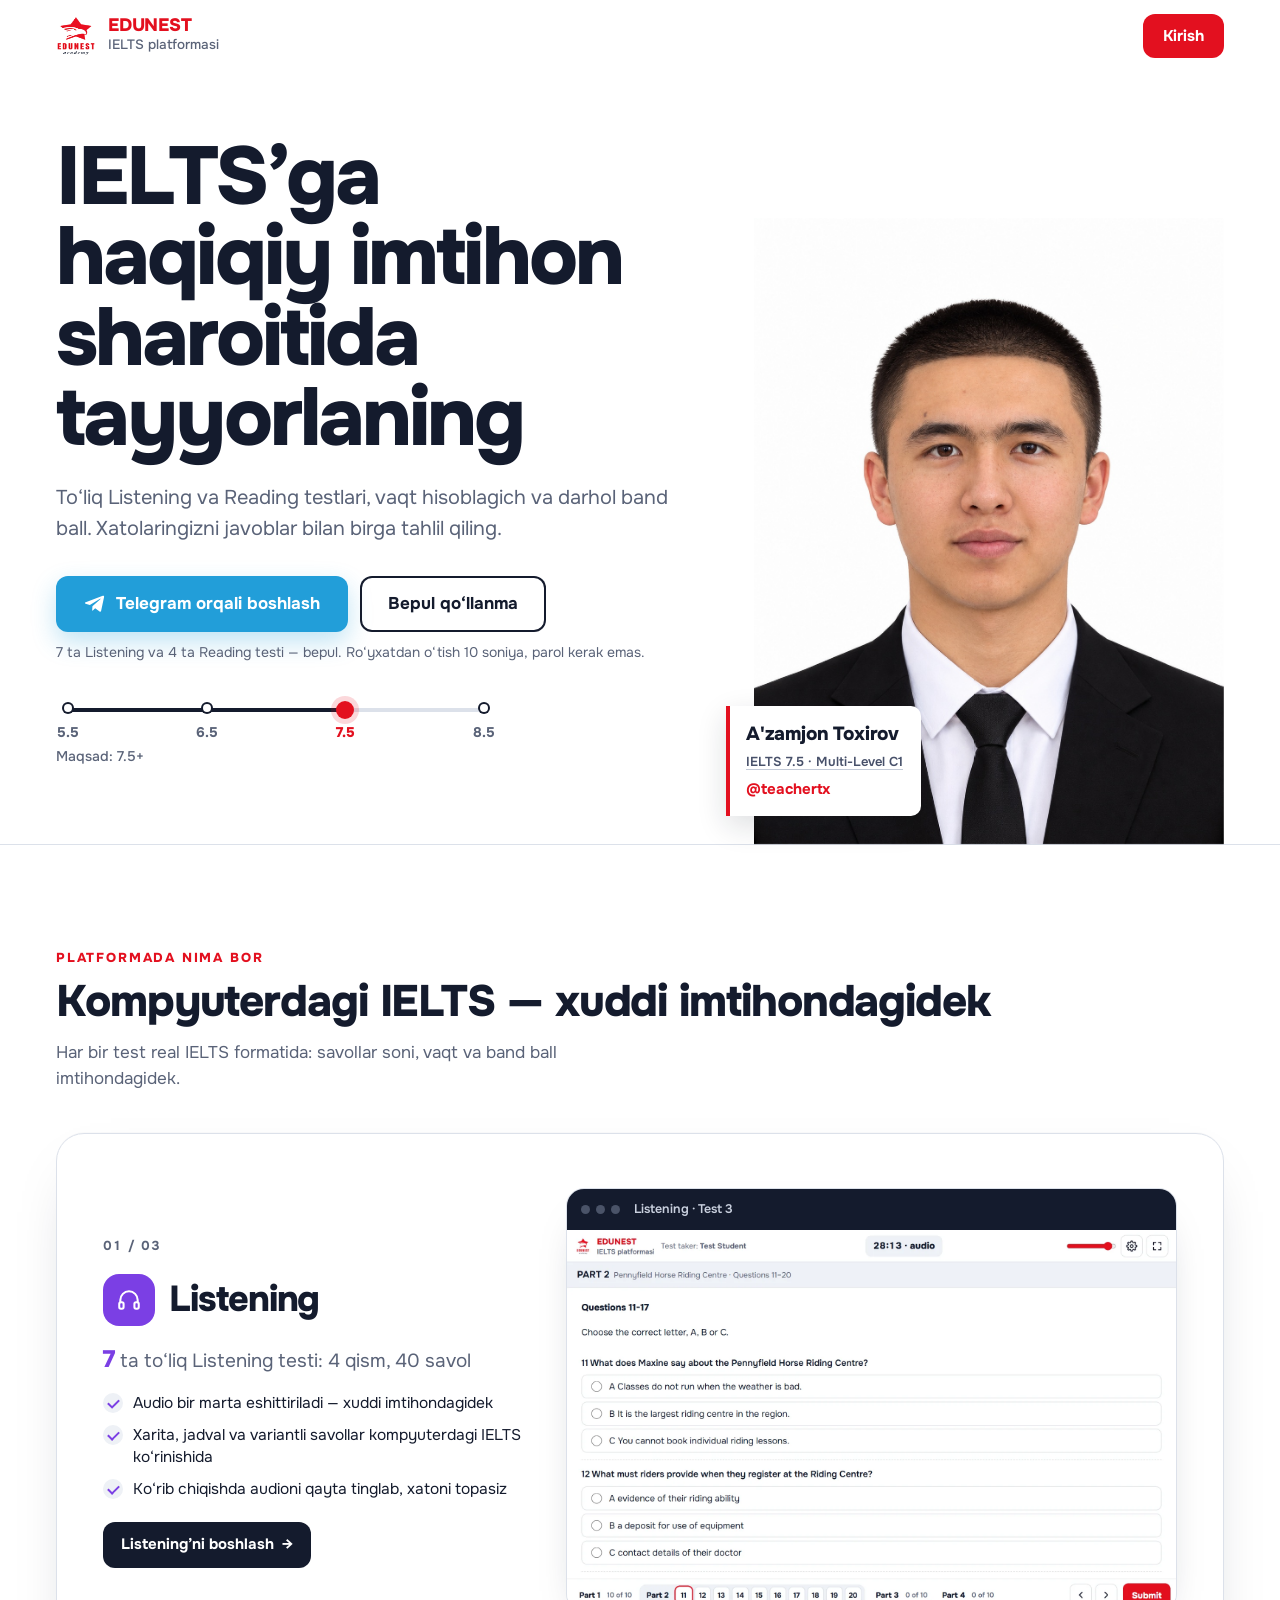
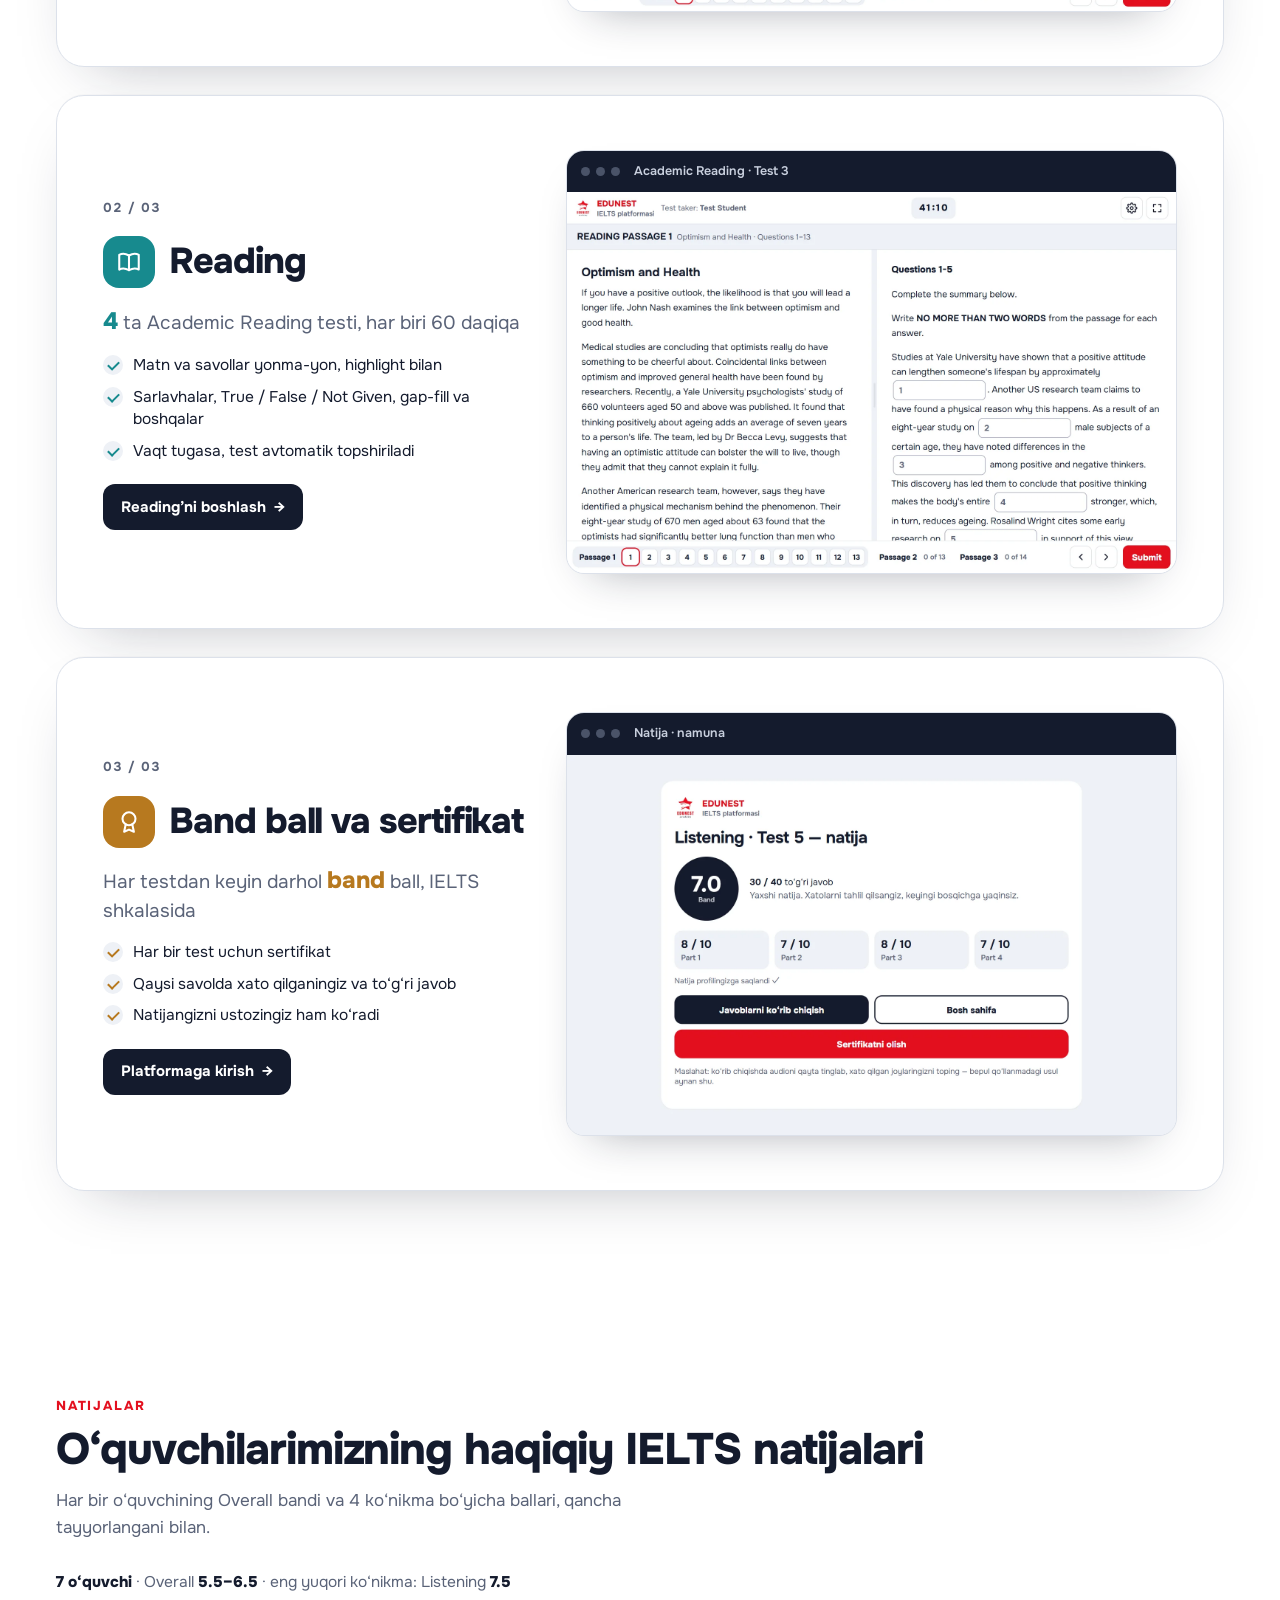
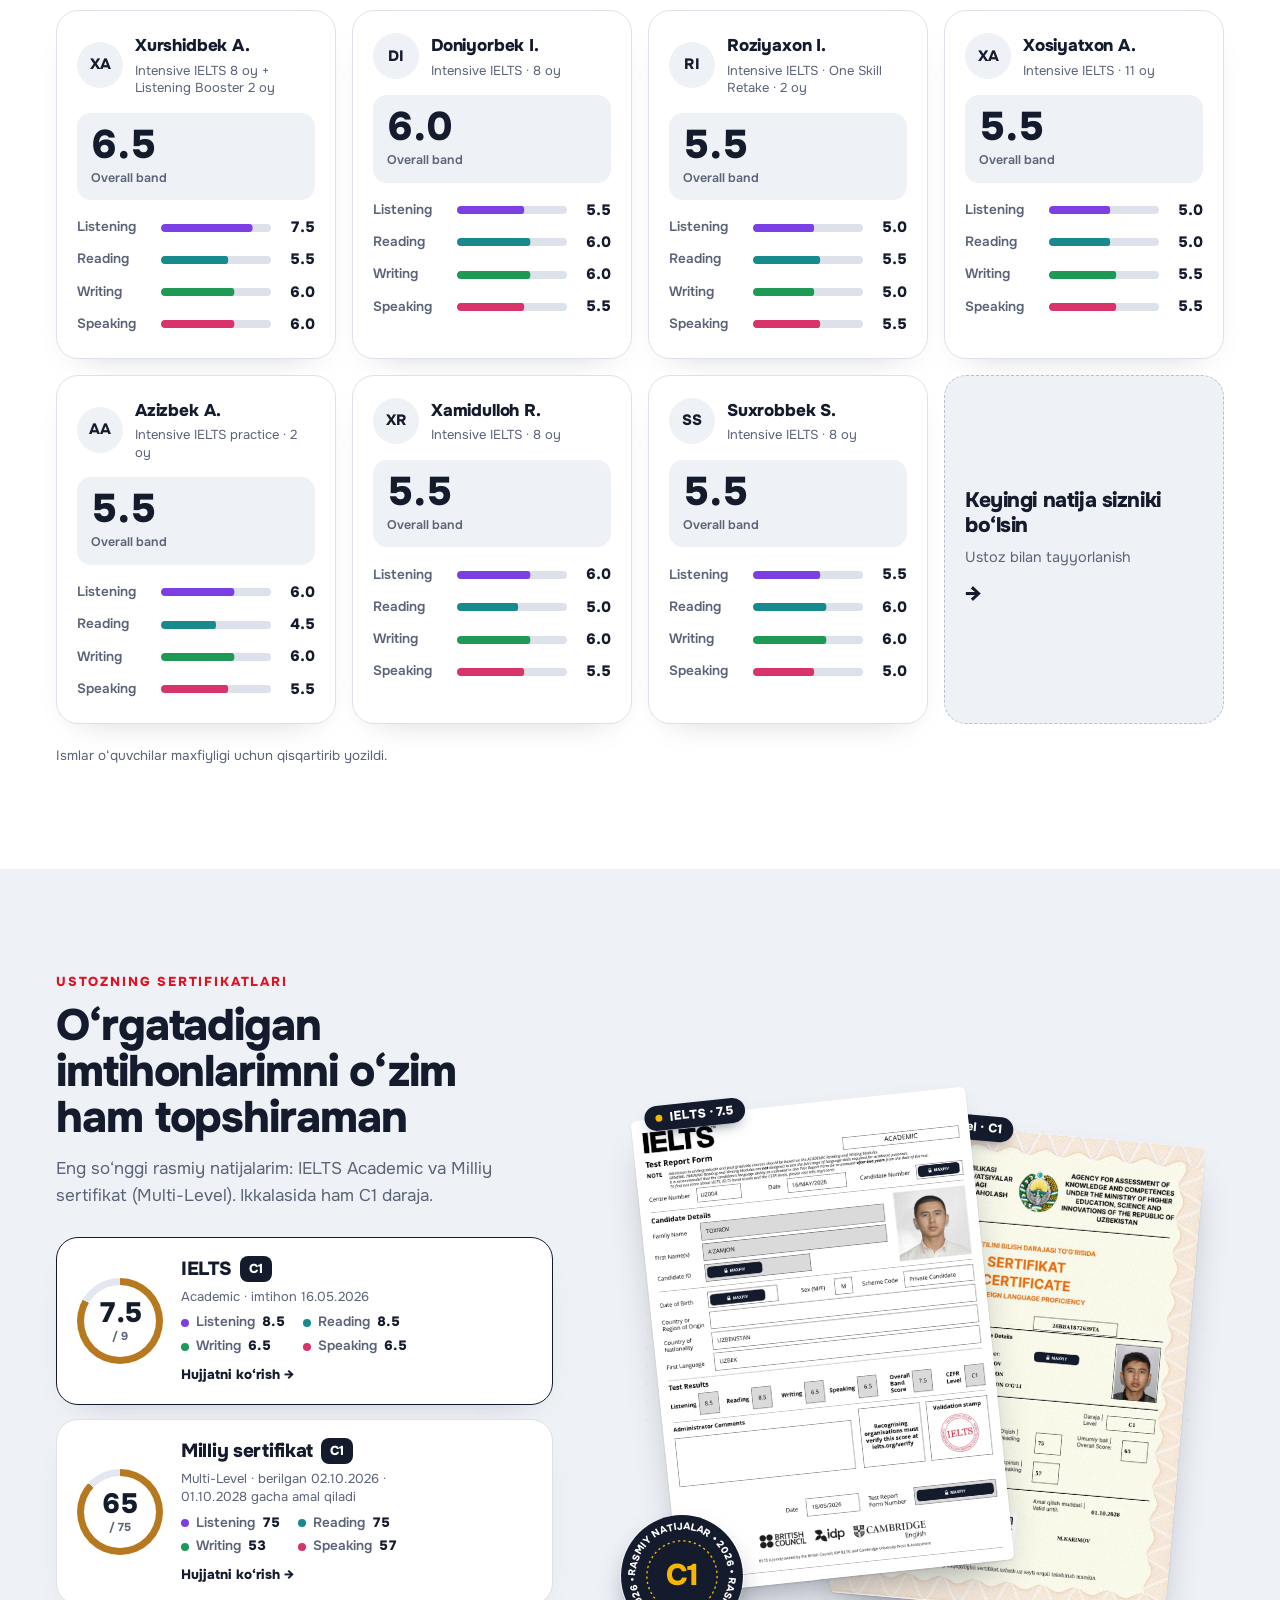
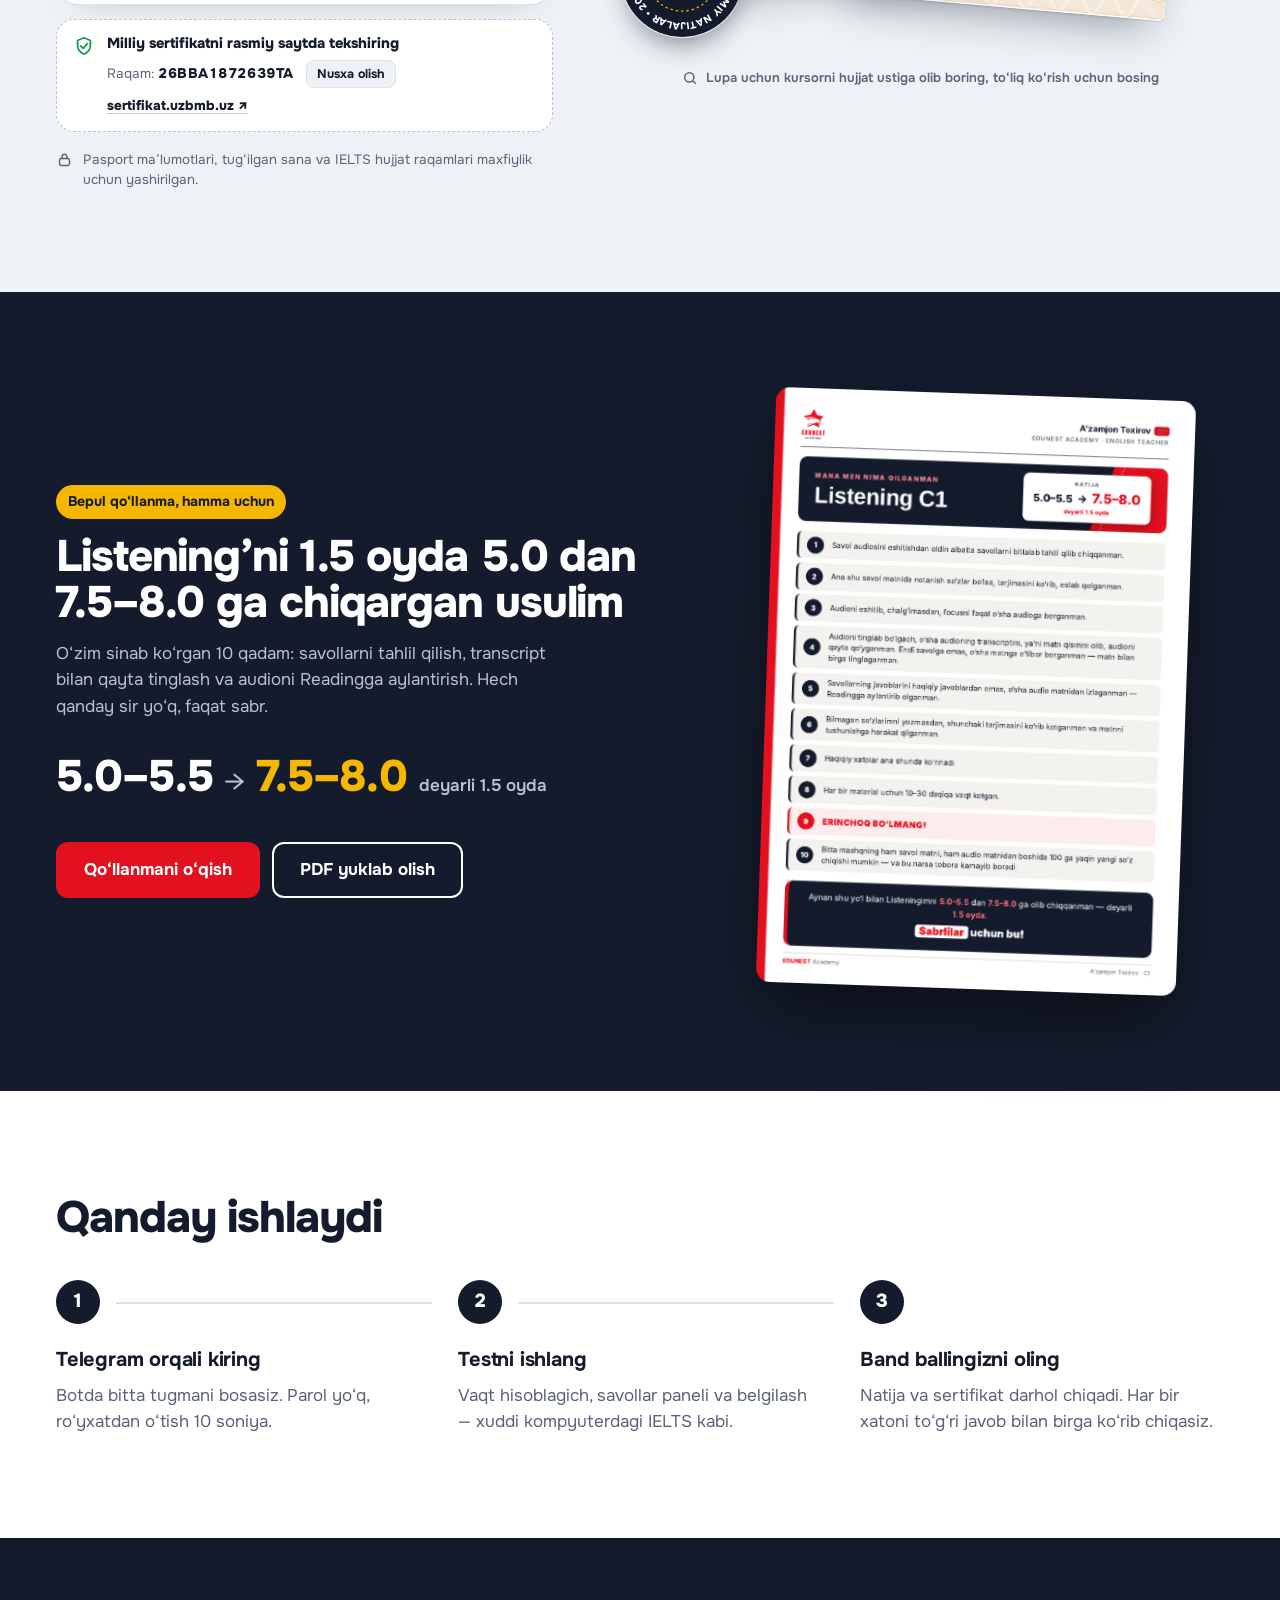
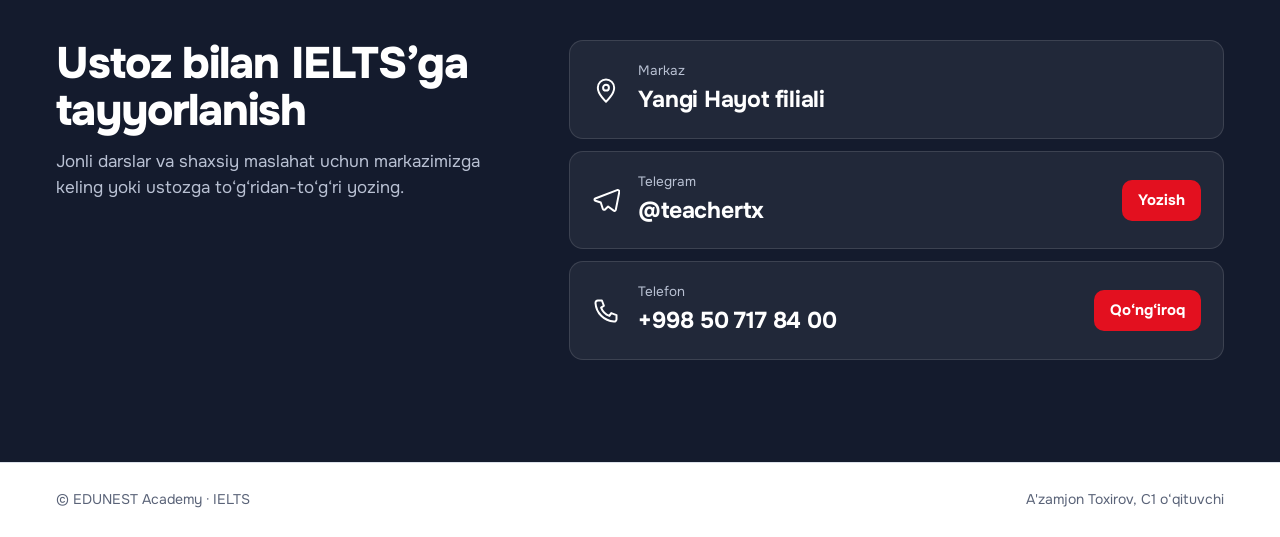
==== commit 1495b299: "Add files via upload" ====
--- a/index.html
+++ b/index.html
@@ -3,1232 +3,12 @@
 <head>
 <meta charset="UTF-8">
 <meta name="viewport" content="width=device-width, initial-scale=1, viewport-fit=cover">
-<title>EDUNEST IELTS · A'zamjon Toxirov</title><meta name="description" content="EDUNEST IELTS: to‘liq Listening va Reading testlari, darhol band ball va xatolar tahlili. Ustoz A'zamjon Toxirov (IELTS 7.5, C1). Telegram orqali 10 soniyada kiring."><meta property="og:title" content="EDUNEST IELTS · A'zamjon Toxirov, IELTS 7.5"><meta property="og:description" content="IELTS’ga haqiqiy imtihon sharoitida tayyorlaning. Bepul Listening qo‘llanmasi ham bor."><meta property="og:image" content="https://toxirovteacher.github.io/edunest-ielts/c1-guide.png"><meta property="og:type" content="website">
+<title>EDUNEST IELTS · A'zamjon Toxirov</title><meta name="description" content="EDUNEST IELTS: to‘liq Listening va Reading testlari, darhol band ball, sertifikat va har bir savolning to‘g‘ri javobi. Ustoz A'zamjon Toxirov (IELTS 7.5, C1). Telegram orqali 10 soniyada kiring."><meta property="og:title" content="EDUNEST IELTS · A'zamjon Toxirov, IELTS 7.5"><meta property="og:description" content="IELTS’ga haqiqiy imtihon sharoitida tayyorlaning. Bepul Listening qo‘llanmasi ham bor."><meta property="og:image" content="https://toxirovteacher.github.io/edunest-ielts/c1-guide.png"><meta property="og:type" content="website">
 <link rel="icon" id="fav">
 <link rel="preconnect" href="https://fonts.googleapis.com">
 <link href="https://fonts.googleapis.com/css2?family=Oswald:wght@500;600;700&family=Inter:wght@400;500;600;700;800&family=Source+Serif+4:opsz,wght@8..60,400;8..60,600&display=swap" rel="stylesheet">
-<link rel="preconnect" href="https://fonts.googleapis.com"><link rel="preconnect" href="https://fonts.gstatic.com" crossorigin><link href="https://fonts.googleapis.com/css2?family=Onest:wght@400;500;600;700;800&display=swap" rel="stylesheet">
-<style>.mbtns{display:flex;gap:10px;justify-content:flex-end;margin-top:18px;flex-wrap:wrap}
-.rolecards.three{grid-template-columns:repeat(3,1fr)}
-.rolecards.three .role{font-size:15px;padding:14px 6px}
-.bigin{font-size:24px!important;font-weight:800;letter-spacing:.12em;text-align:center}
-.phonebox{display:flex;align-items:stretch;border:1.5px solid var(--line);border-radius:12px;overflow:hidden;background:var(--card)}
-.phonebox:focus-within{border-color:var(--red);box-shadow:0 0 0 4px var(--red-l)}
-.phonebox span{display:flex;align-items:center;padding:0 12px;font-weight:800;font-size:18px;background:var(--paper);color:var(--head);border-right:1.5px solid var(--line)}
-.phonebox input{border:0!important;box-shadow:none!important;font-size:20px!important;font-weight:700;letter-spacing:.06em}
-.idbig{font-family:var(--disp);font-size:44px;font-weight:700;color:var(--red);letter-spacing:.1em;margin:6px 0 12px}
-.prof{display:flex;align-items:center;gap:18px;padding:22px;flex-wrap:wrap;background:linear-gradient(120deg,var(--card) 55%,var(--red-l))}
-.pav{width:76px;height:76px;border-radius:24px;background:var(--red);color:#fff;font-family:var(--disp);font-size:30px;font-weight:700;display:flex;align-items:center;justify-content:center;flex:none}
-.pinfo{flex:1;min-width:200px}.pinfo h1{margin:2px 0 8px;font-size:clamp(24px,4vw,34px)}
-.ptags{display:flex;gap:6px;flex-wrap:wrap}.ptags .tag{font-size:13px;padding:5px 11px}
-.tag.call,.btn.call{text-decoration:none}
-.tag.call{background:var(--green-l);color:var(--green)}
-.pring{--p:0;width:92px;height:92px;border-radius:50%;background:conic-gradient(var(--red) calc(var(--p)*1%),var(--track) 0);display:flex;flex-direction:column;align-items:center;justify-content:center;position:relative;flex:none}
-.pring:before{content:"";position:absolute;inset:9px;border-radius:50%;background:var(--card)}
-.pring b,.pring small{position:relative}.pring b{font-family:var(--disp);font-size:22px;color:var(--head)}.pring small{font-size:10px;font-weight:800;color:var(--mute);text-transform:uppercase;letter-spacing:.08em}
-.kpi .v small{font-size:.55em;color:var(--mute)}.kpi .ks{font-size:12.5px;font-weight:600;margin-top:6px}
-.sech{font-size:20px;margin:26px 0 12px}
-.alist{display:grid;gap:12px}
-.asg{display:grid;grid-template-columns:56px 1fr auto;gap:14px;align-items:center;padding:16px}
-.asg.main{border:2px solid var(--red);background:linear-gradient(120deg,var(--card) 60%,var(--red-l))}
-.asg.done{opacity:.8}.asg.hid{opacity:.55}
-.aic{width:56px;height:56px;border-radius:16px;background:var(--paper);display:flex;align-items:center;justify-content:center;font-size:28px}
-.at{font-weight:800;font-size:18px;color:var(--head);line-height:1.25}
-.as{font-size:14px;color:var(--mute);font-weight:600;margin:3px 0 6px;word-break:break-word}
-.as a{color:var(--red)}.late{color:var(--red);font-weight:800}
-.asg .track{height:10px;margin-top:4px;max-width:340px}
-.asg .btn.big{flex-direction:column;gap:0;line-height:1.15}.asg .btn.big small{font-size:12px;opacity:.85;font-weight:700}
-.abtns{display:flex;flex-direction:column;gap:8px}.abtns .btn{text-decoration:none;white-space:nowrap}
-.legend{display:flex;gap:14px;flex-wrap:wrap;font-size:12.5px;font-weight:700;color:var(--mute);margin-top:8px}
-.legend i{display:inline-block;width:12px;height:12px;border-radius:4px;margin-right:5px;vertical-align:-1px}
-.chart{width:100%;height:auto;display:block}
-.empty{padding:18px;text-align:center;font-weight:600}
-.ttabs{display:flex;gap:8px;flex-wrap:wrap;align-items:center;margin:4px 0 14px}
-.ttabs button[data-t]{border:1.5px solid var(--line);background:var(--card);border-radius:14px;padding:12px 16px;font-weight:800;font-size:15px;color:var(--head);cursor:pointer}
-.ttabs button[data-t].on{background:var(--solid);color:#fff;border-color:var(--solid)}
-.ttabs button b{background:var(--red);color:#fff;border-radius:99px;padding:1px 8px;font-size:12px;margin-left:4px}
-.tfil{display:flex;gap:10px;flex-wrap:wrap;margin-bottom:12px}
-.tfil input,.tfil select,.agrid input{border:1.5px solid var(--line);border-radius:12px;padding:12px 14px;font-size:16px;background:var(--card);color:var(--ink);font-family:inherit}
-.tfil input{flex:1;min-width:200px}
-.slist{display:grid;gap:10px}
-.srow{display:grid;grid-template-columns:46px minmax(160px,1.6fr) 1fr .6fr .9fr auto;gap:12px;align-items:center;padding:12px 14px}
-.sav{width:46px;height:46px;border-radius:14px;background:var(--red-l);color:var(--red);font-weight:800;display:flex;align-items:center;justify-content:center}
-.sn b{display:block;color:var(--head);font-size:16px}.sn small,.sp2 small{color:var(--mute);font-weight:600;font-size:12.5px;display:block}
-.sp2 b{color:var(--head);font-size:15px}
-.sbtns{display:flex;gap:8px;align-items:center}.sbtns .btn{min-height:46px;padding:8px 14px}
-.btn.call span{font-size:13px;font-weight:800;margin-left:4px}
-.agrid{display:grid;grid-template-columns:1fr 1fr;gap:0 14px}.agrid input{width:100%}
-.gchips{display:flex;gap:8px;flex-wrap:wrap}
-.gchip{border:1.5px solid var(--line);background:var(--card);border-radius:999px;padding:10px 16px;font-weight:800;font-size:14px;color:var(--head);cursor:pointer}
-.gchip.on{background:var(--red);border-color:var(--red);color:#fff}
-.pfoot{text-align:center;color:var(--mute);font-size:12.5px;font-weight:600;padding:0 0 30px}
-@media (max-width:760px){
- .srow{grid-template-columns:46px 1fr auto;grid-template-areas:"a n b" "p1 p2 p3"}
- .srow .sav{grid-area:a}.srow .sn{grid-area:n}.srow .sbtns{grid-area:b}
- .srow .sp2:nth-of-type(1){grid-area:p1}
- .btn.call span{display:none}
- .agrid{grid-template-columns:1fr}
- .asg{grid-template-columns:48px 1fr}.asg .aic{width:48px;height:48px;font-size:24px}
- .asg>.btn,.asg>.abtns,.asg>.tag{grid-column:1/-1}.abtns{flex-direction:row}.abtns .btn{flex:1}.asg>.btn{width:100%}
- .rolecards.three .role{font-size:13.5px}.rolecards.three .role .ri{font-size:26px}
- .pring{width:76px;height:76px}.pring b{font-size:18px}
-}
-a.btn{text-decoration:none}
-/* ===== landing (light, Onest) ===== */
-.lp{--ink:#141B2D;--red:#E3101F;--red-d:#B80C18;--mist:#EEF1F6;--slate:#5A6378;--line:#DCE1EA;--paper:#fff;
-  background:var(--paper);color:var(--ink);font-family:"Onest",system-ui,-apple-system,"Segoe UI",sans-serif;font-size:17px;line-height:1.55;
-  -webkit-font-smoothing:antialiased;min-height:100vh}
-.lp a{color:inherit}
-.lp-in{max-width:1180px;margin:0 auto;padding:0 clamp(20px,5vw,56px)}
-.lp-bar{position:sticky;top:0;z-index:30;display:flex;align-items:center;justify-content:space-between;gap:16px;padding:14px clamp(20px,5vw,56px);background:rgba(255,255,255,.92);backdrop-filter:saturate(1.4) blur(10px);border-bottom:1px solid transparent;transition:border-color .2s}
-.lp-bar.stuck{border-bottom-color:var(--line)}
-.lp-brand{display:flex;align-items:center;gap:12px;text-decoration:none}
-.lp-brand img{width:40px;height:40px;border-radius:10px}
-.lp-brand b{display:block;font-weight:800;font-size:18px;letter-spacing:-.01em;color:var(--red);line-height:1.1}
-.lp-brand small{display:block;font-size:13.5px;color:var(--slate);font-weight:500}
-.lp-btn{display:inline-flex;align-items:center;justify-content:center;min-height:56px;padding:0 28px;border-radius:12px;background:var(--red);color:#fff!important;font-weight:700;font-size:17px;text-decoration:none;transition:background .15s,transform .15s}
-.lp-btn:hover{background:var(--red-d)}.lp-btn:active{transform:translateY(1px)}
-.lp-btn:focus-visible,.lp-way:focus-visible,.lp-brand:focus-visible,.lp-plate a:focus-visible{outline:3px solid var(--ink);outline-offset:3px}
-.lp-btn-sm{min-height:44px;padding:0 20px;font-size:15.5px}
-.lp-btn-line{background:transparent;color:var(--ink)!important;box-shadow:inset 0 0 0 2px var(--ink)}
-.lp-btn-line:hover{background:var(--ink);color:#fff!important}
-
-.lp-hero{max-width:1180px;margin:0 auto;padding:clamp(28px,5vw,64px) clamp(20px,5vw,56px) 0;display:grid;grid-template-columns:minmax(0,1.15fr) minmax(0,.85fr);gap:clamp(20px,4vw,56px);align-items:end;border-bottom:1px solid var(--line)}
-.lp-copy{padding-bottom:clamp(36px,6vw,80px);align-self:center}
-.lp-h1{font-family:inherit;font-weight:800;font-size:clamp(40px,6.4vw,84px);line-height:.98;letter-spacing:-.035em;margin:0;color:var(--ink)}
-.lp-h1 span{display:inline-block}
-.lp-lead{font-size:clamp(17px,1.6vw,20px);color:var(--slate);max-width:34em;margin:24px 0 0;line-height:1.55}
-.lp-actions{display:flex;gap:12px;flex-wrap:wrap;margin-top:32px}
-.lp-track{margin:44px 0 0;max-width:440px}
-.lp-rail{position:relative;height:4px;background:var(--line);border-radius:4px;margin:0 12px 34px}
-.lp-fill{position:absolute;left:0;top:0;bottom:0;width:100%;background:var(--ink);border-radius:4px;transform-origin:left}
-.lp-rail span{position:absolute;left:var(--x);top:14px;transform:translateX(-50%);font-weight:700;font-size:14px;color:var(--slate)}
-.lp-rail span:before{content:"";position:absolute;left:50%;top:-18px;width:8px;height:8px;margin-left:-4px;border-radius:50%;background:var(--paper);box-shadow:0 0 0 2px var(--ink)}
-.lp-rail span.goal{color:var(--red);font-weight:800}
-.lp-dot{position:absolute;top:50%;left:100%;width:18px;height:18px;margin:-9px 0 0 -9px;border-radius:50%;background:var(--red);box-shadow:0 0 0 5px rgba(227,16,31,.16)}
-.lp-track figcaption{font-size:14px;color:var(--slate);font-weight:500}
-
-.lp-portrait{position:relative;align-self:end;justify-self:end;width:100%;max-width:470px}
-.lp-portrait img{display:block;width:100%;height:auto;mix-blend-mode:multiply}
-.lp-plate{position:absolute;left:-28px;bottom:28px;background:var(--paper);padding:14px 18px 14px 16px;border-left:4px solid var(--red);box-shadow:0 10px 30px rgba(20,27,45,.14);border-radius:0 10px 10px 0;max-width:80%}
-.lp-plate b{display:block;font-size:19px;font-weight:800;letter-spacing:-.01em}
-.lp-plate span{display:block;font-size:14px;color:var(--slate)}
-.lp-plate a{display:inline-block;margin-top:6px;font-weight:700;font-size:15px;color:var(--red);text-decoration:none}
-.lp-plate a:hover{text-decoration:underline}
-
-.lp-sec{padding:clamp(56px,8vw,104px) 0}
-.lp-mist{background:var(--mist)}
-.lp-h2{font-family:inherit;font-weight:800;font-size:clamp(28px,3.6vw,44px);line-height:1.05;letter-spacing:-.025em;margin:0}
-.lp-sub{color:var(--slate);margin:16px 0 0;max-width:30em}
-.lp-split{display:grid;grid-template-columns:minmax(0,.8fr) minmax(0,1.2fr);gap:clamp(28px,6vw,88px);align-items:start}
-.lp-list{list-style:none;margin:0;padding:0;border-top:1px solid var(--line)}
-.lp-list li{display:grid;grid-template-columns:40px 1fr auto;gap:18px;align-items:start;padding:22px 0;border-bottom:1px solid var(--line)}
-.lp-list svg,.lp-way svg{width:28px;height:28px;fill:none;stroke:currentColor;stroke-width:1.7;stroke-linecap:round;stroke-linejoin:round}
-.lp-list svg{color:var(--ink);margin-top:2px}
-.lp-list b{font-size:19px;font-weight:700;letter-spacing:-.01em}
-.lp-list p{margin:4px 0 0;color:var(--slate);font-size:16px;max-width:36em}
-.lp-list em{font-style:normal;font-size:13.5px;font-weight:700;color:var(--slate);padding:4px 10px;border-radius:999px;background:var(--paper);white-space:nowrap;margin-top:3px}
-.lp-list em.on{color:#0E7A3B;background:#DDF3E5}
-.lp-list li.soon b,.lp-list li.soon svg{color:var(--slate)}
-
-.lp-steps{list-style:none;margin:40px 0 0;padding:0;display:grid;grid-template-columns:repeat(3,1fr);gap:clamp(20px,3vw,40px);counter-reset:s}
-.lp-steps li{counter-increment:s;position:relative;padding-top:64px}
-.lp-steps li:before{content:counter(s);position:absolute;top:0;left:0;width:44px;height:44px;border-radius:50%;background:var(--ink);color:#fff;font-weight:800;font-size:19px;display:flex;align-items:center;justify-content:center}
-.lp-steps li:not(:last-child):after{content:"";position:absolute;top:22px;left:60px;right:-12px;height:2px;background:var(--line)}
-.lp-steps b{font-size:20px;font-weight:700;letter-spacing:-.01em}
-.lp-steps p{margin:8px 0 0;color:var(--slate)}
-
-.lp-navy{background:var(--ink);color:#fff}
-.lp-navy .lp-sub{color:#B9C1D3}
-.lp-ways{display:grid;gap:12px}
-.lp-way{display:flex;align-items:center;gap:18px;padding:20px 22px;border-radius:14px;background:rgba(255,255,255,.06);border:1px solid rgba(255,255,255,.12);text-decoration:none;color:#fff!important;transition:background .15s,border-color .15s}
-a.lp-way:hover{background:rgba(255,255,255,.1);border-color:rgba(255,255,255,.3)}
-.lp-way svg{flex:none;color:#fff}
-.lp-way div{flex:1;min-width:0}
-.lp-way small{display:block;font-size:13.5px;color:#B9C1D3}
-.lp-way b{display:block;font-size:clamp(19px,2vw,23px);font-weight:700;letter-spacing:-.01em}
-.lp-way em{font-style:normal;font-weight:700;font-size:15px;background:var(--red);padding:9px 16px;border-radius:10px;white-space:nowrap}
-.lp-foot{padding:26px 0;border-top:1px solid var(--line);font-size:14px;color:var(--slate)}
-.lp-foot .lp-in{display:flex;justify-content:space-between;gap:12px;flex-wrap:wrap}
-
-/* one load sequence */
-@media (prefers-reduced-motion:no-preference){
- .lp-h1 span{animation:lpUp .7s cubic-bezier(.2,.7,.2,1) both}
- .lp-h1 span:nth-child(2){animation-delay:.06s}.lp-h1 span:nth-child(3){animation-delay:.12s}.lp-h1 span:nth-child(4){animation-delay:.18s}
- .lp-fill{animation:lpFill 1.4s .5s cubic-bezier(.6,0,.2,1) both}
- .lp-dot{animation:lpDot 1.4s .5s cubic-bezier(.6,0,.2,1) both}
-}
-@keyframes lpUp{from{opacity:0;transform:translateY(.35em)}to{opacity:1;transform:none}}
-@keyframes lpFill{from{transform:scaleX(0)}to{transform:scaleX(1)}}
-@keyframes lpDot{from{left:0}to{left:100%}}
-
-@media (max-width:860px){
- .lp-hero{grid-template-columns:1fr;padding-top:24px}
- .lp-copy{padding-bottom:8px}
- .lp-portrait{justify-self:center;max-width:380px}
- .lp-plate{left:0;bottom:20px}
- .lp-split{grid-template-columns:1fr}
- .lp-steps{grid-template-columns:1fr;gap:26px}
- .lp-steps li{padding:0 0 0 64px;min-height:44px}
- .lp-steps li:not(:last-child):after{top:52px;bottom:-20px;left:21px;right:auto;width:2px;height:auto}
-}
-@media (max-width:520px){
- .lp-actions .lp-btn{flex:1 1 100%}
- .lp-brand small{display:none}
- .lp-list li{grid-template-columns:32px 1fr;gap:14px}.lp-list em{grid-column:2;justify-self:start;margin-top:0}
- .lp-way{padding:16px;gap:14px}.lp-way em{padding:8px 12px;font-size:14px}
-}
-
-/* login side matches the landing */
-#login .hero{background:#fff;color:#141B2D;font-family:"Onest",system-ui,sans-serif}
-#login .hero:before,#login .hero:after{display:none}
-#login .hero h1{color:#141B2D;font-family:"Onest",system-ui,sans-serif;font-weight:800;letter-spacing:-.03em;text-transform:none;line-height:1}
-#login .hero h1 span{background:none;color:#141B2D;padding:0;font-size:1em}
-#login .hero .lead{color:#5A6378}
-#login .hero .eyebrow,#login .hero .chips{display:none}
-#login .teacher{background:#EEF1F6;border:0;color:#141B2D}
-#login .teacher small{color:#5A6378}#login .teacher b{color:#141B2D}
-#login .form-side{font-family:"Onest",system-ui,sans-serif}
-.teacher .av.ph{padding:0;overflow:hidden;background:#fff}.teacher .av.ph img{width:100%;height:100%;object-fit:cover;object-position:center 16%}
-.lback{display:inline-block;margin-bottom:12px;font-weight:700;color:var(--mute);text-decoration:none}
-.lback:hover{color:var(--red)}
-.lp b,.lp h1,.lp h2,.lp p{font-family:inherit}
-.lp .lp-h1,.lp .lp-h2{color:var(--ink)}.lp .lp-navy .lp-h2{color:#fff}
-@media (max-width:520px){.lp-way b{font-size:18px;white-space:nowrap}.lp-way em{padding:8px 10px}}
-/* ===== app (Onest everywhere) ===== */
-#app{font-family:"Onest",system-ui,-apple-system,"Segoe UI",sans-serif}
-#app h1,#app h2,#app h3,#app h4,#app .kpi .v,#app .at,#app b,#app .btn{font-family:inherit}
-#app .topbar .brand .bt{font-family:inherit;font-weight:800}
-.pgh{font-size:clamp(26px,4vw,34px);font-weight:800;letter-spacing:-.025em;margin:0 0 14px}
-.st{max-width:820px}
-body.st-mode #view{padding-bottom:96px}
-body.st-mode .pfoot{display:none}
-.stnav{position:fixed;left:50%;transform:translateX(-50%);bottom:max(10px,env(safe-area-inset-bottom));z-index:50;display:grid;grid-template-columns:repeat(4,1fr);gap:4px;width:min(560px,calc(100% - 20px));padding:6px;background:var(--card);border:1px solid var(--line);border-radius:20px;box-shadow:0 12px 34px rgba(20,27,45,.18)}
-.stnav a{display:flex;flex-direction:column;align-items:center;gap:3px;padding:8px 4px;border-radius:14px;text-decoration:none;color:var(--mute);font-weight:700;font-size:12.5px;min-height:54px;justify-content:center}
-.stnav a svg{width:24px;height:24px;fill:none;stroke:currentColor;stroke-width:1.8;stroke-linecap:round;stroke-linejoin:round}
-.stnav a.on{background:var(--red-l);color:var(--red)}
-.stnav a:focus-visible{outline:3px solid var(--head);outline-offset:1px}
-.st-hello{display:flex;align-items:center;gap:14px;margin-bottom:16px;flex-wrap:wrap}
-.st-hello h1{font-size:clamp(24px,4vw,30px);font-weight:800;letter-spacing:-.02em;margin:0}
-.st-hello>div:nth-child(2){flex:1;min-width:160px}
-.st-hello .pav{width:56px;height:56px;border-radius:18px;font-size:22px}
-.st-meta{display:flex;gap:8px;flex-wrap:wrap;margin-top:4px}
-.st-meta span{font-size:13.5px;font-weight:700;color:var(--mute);background:var(--paper);border:1px solid var(--line);padding:3px 10px;border-radius:999px}
-.st-rank{display:flex;align-items:center;gap:18px;padding:18px 20px;border-radius:20px;background:#141B2D;color:#fff;text-decoration:none;box-shadow:0 14px 34px rgba(20,27,45,.22)}
-.st-rk{width:74px;height:74px;border-radius:20px;background:#E3101F;display:flex;flex-direction:column;align-items:center;justify-content:center;flex:none}
-.st-rk b{font-size:34px;font-weight:800;line-height:1;color:#fff}.st-rk small{font-size:12px;font-weight:700;opacity:.9}
-.st-rt span{display:block;font-size:13.5px;color:#B9C1D3}
-.st-rt strong{display:block;font-size:26px;font-weight:800;letter-spacing:-.02em;line-height:1.2}
-.st-rt em{display:block;font-style:normal;font-size:14.5px;color:#fff;opacity:.9;margin-top:2px}
-.sechrow{display:flex;align-items:baseline;justify-content:space-between}.sechrow a{font-weight:700;color:var(--red);text-decoration:none}
-.bd{display:grid;grid-template-columns:repeat(4,1fr);gap:10px}
-.bdc{padding:14px}.bdc span{display:block;font-size:13px;font-weight:700;color:var(--mute)}
-.bdc b{display:block;font-size:26px;font-weight:800;letter-spacing:-.02em;color:var(--head);margin:2px 0}
-.bdc b.neg,.mp.neg,td.neg{color:var(--red)}
-.bdc small{font-size:12.5px;color:var(--mute);font-weight:600}
-.mlist{padding:4px 0}
-.mrow{display:grid;grid-template-columns:78px 1fr auto 44px;gap:12px;align-items:center;padding:12px 16px;border-bottom:1px solid var(--line)}
-.mrow:last-child{border-bottom:0}
-.md{font-size:13.5px;font-weight:700;color:var(--mute)}
-.mt b{display:block;font-size:15.5px;color:var(--head)}.mt small{display:block;font-size:13px;color:var(--mute);font-weight:500}
-.mc{display:flex;gap:4px;flex-wrap:wrap;justify-content:flex-end}
-.mp{font-weight:800;font-size:17px;text-align:right;color:var(--head)}
-.lv{display:inline-flex;align-items:center;gap:4px;padding:4px 9px;border-radius:999px;background:var(--paper);border:1px solid var(--line);font-size:13px;font-weight:700;color:var(--head);white-space:nowrap}
-.lv.lv3{background:#DDF3E5;border-color:#BFE6CD;color:#0E7A3B}.lv.lv2{background:#E6F6EA;border-color:#CBEBD3;color:#1E8E4B}
-.lv.lv1{background:#FFF4D6;border-color:#F6E2A6;color:#8A6200}.lv.lv0{background:#FDE4E6;border-color:#F7C5CA;color:#B80C18}
-.lv.hw{background:#EAF0FF;border-color:#D3DEFA;color:#2C4EAA}
-.tot{display:flex;justify-content:space-between;align-items:flex-end;gap:12px;padding:18px 20px;margin-bottom:10px;flex-wrap:wrap}
-.tot span{display:block;font-size:14px;font-weight:700;color:var(--mute)}.tot b{font-size:36px;font-weight:800;letter-spacing:-.03em;color:var(--head)}
-.tot small{color:var(--mute);font-weight:600}
-.crit{margin-top:12px;padding:0}
-.crit summary{cursor:pointer;padding:16px 18px;font-weight:800;color:var(--head);list-style:none;display:flex;justify-content:space-between}
-.crit summary::after{content:"+";font-size:22px;line-height:1;color:var(--mute)}.crit[open] summary::after{content:"−"}
-.critg{display:grid;grid-template-columns:repeat(3,1fr);gap:18px;padding:0 18px 18px}
-.critg h4{margin:0 0 8px;font-size:14px;color:var(--mute)}.critg h4:not(:first-child){margin-top:14px}
-.critg p{display:flex;justify-content:space-between;align-items:center;gap:8px;margin:0 0 6px}
-.critg p b{font-weight:800}.critg p.cx{display:block;font-size:14px;color:var(--ink2);font-weight:500}
-.lghead{display:flex;align-items:center;justify-content:space-between;gap:10px;flex-wrap:wrap}.lghead .pgh{margin:0}
-.lgsub{margin:6px 0 14px;font-size:14.5px}
-.seg{display:inline-flex;background:var(--paper);border:1px solid var(--line);border-radius:12px;padding:3px;gap:2px}
-.seg button{border:0;background:transparent;border-radius:9px;padding:9px 14px;font-weight:700;font-size:14.5px;color:var(--mute);cursor:pointer;font-family:inherit;min-height:40px}
-.seg button.on{background:var(--card);color:var(--head);box-shadow:0 1px 4px rgba(20,27,45,.12)}
-.pod{display:grid;grid-template-columns:repeat(3,1fr);gap:10px;align-items:end;margin-bottom:14px}
-.pd{text-align:center;display:flex;flex-direction:column;align-items:center;gap:4px}
-.pd .pav{width:58px;height:58px;border-radius:50%;font-size:20px}
-.pd b{font-size:14.5px;color:var(--head)}.pd span{font-size:13px;font-weight:700;color:var(--mute)}
-.pd i{font-style:normal;display:flex;align-items:flex-start;justify-content:center;width:100%;border-radius:14px 14px 0 0;font-size:24px;font-weight:800;padding-top:10px;color:#fff;margin-top:6px}
-.pd.p1 i{height:92px;background:#141B2D}.pd.p2 i{height:66px;background:#5A6378}.pd.p3 i{height:50px;background:#8C94A6}
-.pd.p1 .pav{width:70px;height:70px;font-size:24px;box-shadow:0 0 0 4px #E3101F}
-.pd.me b{color:var(--red)}
-.lglist{padding:4px 0}
-.lgr{display:grid;grid-template-columns:34px 38px 1fr auto auto;gap:10px;align-items:center;padding:10px 16px;border-bottom:1px solid var(--line)}
-.lgr:last-child{border-bottom:0}
-.lgr.me{background:var(--red-l)}
-.lgn{font-weight:800;color:var(--mute);text-align:center}
-.sav.sm{width:38px;height:38px;border-radius:12px;font-size:14px}
-.lgr b{font-size:15.5px;color:var(--head)}.lgr b small{color:var(--red);font-weight:700}
-.lgt{font-weight:800;font-size:17px;color:var(--head);min-width:34px;text-align:right}
-.upb{font-style:normal;font-size:12px;font-weight:700;color:#0E7A3B;background:#DDF3E5;padding:3px 8px;border-radius:999px;white-space:nowrap}
-/* teacher marking */
-.mkbar{display:flex;gap:10px;flex-wrap:wrap;align-items:center;justify-content:space-between;margin-bottom:10px}
-.mkdate{display:flex;gap:6px;align-items:center}
-.mkdate input{border:1.5px solid var(--line);border-radius:12px;padding:10px 12px;font-size:16px;font-family:inherit;background:var(--card);color:var(--ink);min-height:46px}
-.mkdate .btn{min-height:46px;min-width:46px;padding:0;font-size:22px}
-.mkhelp{padding:12px 16px;font-size:14px;color:var(--ink2);margin-bottom:10px;line-height:1.5}
-#mkList{display:grid;gap:8px;padding-bottom:90px}
-.mkrow{display:grid;grid-template-columns:minmax(150px,1fr) auto auto;gap:12px;align-items:center;padding:10px 12px}
-.mkn{display:flex;align-items:center;gap:10px;min-width:0}.mkn b{display:block;font-size:15.5px;color:var(--head)}.mkn small{color:var(--mute);font-size:12.5px}
-.mklv,.mkx{display:flex;gap:6px}
-.lvb,.cb{width:52px;height:52px;border-radius:14px;border:1.5px solid var(--line);background:var(--card);font-size:22px;display:flex;flex-direction:column;align-items:center;justify-content:center;cursor:pointer;line-height:1;padding:0;font-family:inherit;opacity:.55}
-.lvb span{font-size:11px;font-weight:800;color:var(--mute);margin-top:2px}
-.lvb.on,.cb.on{opacity:1;border-width:2.5px}
-.lvb.on.lv3{border-color:#159947;background:#DDF3E5}.lvb.on.lv2{border-color:#2FAE5E;background:#E6F6EA}.lvb.on.lv1{border-color:#D9A400;background:#FFF4D6}.lvb.on.lv0{border-color:#E3101F;background:#FDE4E6}
-.cb.on{border-color:var(--head);background:var(--paper)}
-.lvb:focus-visible,.cb:focus-visible{outline:3px solid var(--head);outline-offset:2px}
-.mksave{position:fixed;left:50%;transform:translateX(-50%);bottom:14px;z-index:50;display:flex;gap:10px;align-items:center;padding:10px 10px 10px 18px;background:var(--card);border:1px solid var(--line);border-radius:18px;box-shadow:0 14px 34px rgba(20,27,45,.2);width:min(640px,calc(100% - 20px))}
-.mksave span{flex:1;font-weight:700;color:var(--mute);font-size:14.5px}.mksave .btn.big{min-height:52px}
-.lgtab{overflow-x:auto;padding:0}
-.lgtab table{width:100%;border-collapse:collapse;font-size:15px;min-width:620px}
-.lgtab th{text-align:left;font-size:13px;color:var(--mute);font-weight:700;padding:12px 14px;border-bottom:1px solid var(--line)}
-.lgtab td{padding:11px 14px;border-bottom:1px solid var(--line);color:var(--head)}
-.lgtab td small{color:var(--mute);font-weight:500;font-size:12.5px}
-.lnk{border:0;background:none;padding:0;font:inherit;font-weight:700;color:var(--head);cursor:pointer;text-align:left}.lnk:hover{color:var(--red)}
-.ttabs button[data-t]{font-family:inherit}
-@media (max-width:760px){
- .bd{grid-template-columns:1fr 1fr}
- .critg{grid-template-columns:1fr}
- .mrow{grid-template-columns:60px 1fr 40px;grid-template-areas:"d t p" "d c c"}
- .mrow .md{grid-area:d}.mrow .mt{grid-area:t}.mrow .mc{grid-area:c;justify-content:flex-start}.mrow .mp{grid-area:p}
- .mkrow{grid-template-columns:1fr;gap:8px}
- .mklv,.mkx{justify-content:space-between}.mklv .lvb{flex:1;width:auto}.mkx .cb{flex:1;width:auto;height:46px}
- .st-rank{padding:16px}.st-rk{width:64px;height:64px}.st-rk b{font-size:28px}.st-rt strong{font-size:22px}
- .ttabs{overflow-x:auto;flex-wrap:nowrap;padding-bottom:4px}.ttabs button[data-t]{white-space:nowrap}
-}
-@media (max-width:760px){.tab-marks .kpis,.tab-marks .pgh{display:none}.mksave{padding:8px}.mksave span{font-size:13px}.mksave .btn{padding:0 12px}}
-/* ===== XP cabinet ===== */
-.ic{display:inline-flex}.ic svg,.mnode svg,.sndb svg{fill:none;stroke:currentColor;stroke-width:2;stroke-linecap:round;stroke-linejoin:round}
-.stnav.two{grid-template-columns:1fr 1fr;width:min(360px,calc(100% - 20px))}
-.tgrid{display:grid;grid-template-columns:repeat(auto-fill,minmax(250px,1fr));gap:14px}
-.tcard{display:flex;flex-direction:column;text-align:left;padding:0;border:1px solid var(--line);border-radius:20px;background:var(--card);overflow:hidden;cursor:pointer;font-family:inherit;color:inherit;box-shadow:var(--shadow);transition:transform .15s,box-shadow .15s}
-.tcard:hover{transform:translateY(-2px)}.tcard:focus-visible{outline:3px solid var(--head);outline-offset:3px}
-.tcov{position:relative;height:112px;background:linear-gradient(135deg,hsl(var(--h) 55% 30%),hsl(calc(var(--h) + 40) 60% 45%));display:flex;align-items:flex-end;justify-content:space-between;padding:14px 16px;color:#fff;overflow:hidden}
-.tcov:before{content:"";position:absolute;inset:0;background:repeating-radial-gradient(circle at 85% 20%,rgba(255,255,255,.12) 0 2px,transparent 2px 22px)}
-.tcard.tb .tcov{background:linear-gradient(135deg,#141B2D 0%,#27324d 55%,#E3101F 160%)}
-.tnum{position:relative;font-size:40px;font-weight:800;letter-spacing:-.03em;line-height:1}.tnum small{font-size:18px;opacity:.8}
-.tbadge{position:relative;font-size:12.5px;font-weight:700;background:rgba(255,255,255,.18);border:1px solid rgba(255,255,255,.3);padding:4px 10px;border-radius:999px}
-.tbody{padding:14px 16px 16px;display:flex;flex-direction:column;gap:6px;flex:1}
-.tbody>b{font-size:17.5px;color:var(--head)}.tbody>small{color:var(--mute);font-size:13.5px;font-weight:500}
-.tbody .track{height:8px;margin-top:4px}
-.tgo{margin-top:6px;font-weight:800;color:var(--red);font-size:15px}
-.tcard.fin .tgo{color:#0E7A3B}
-.xprule{padding:16px 18px;margin-top:14px;font-size:14.5px}.xprule b{color:var(--head)}.xprule p{margin:6px 0 0;color:var(--ink2)}
-.lgt small{font-size:12px;color:var(--mute)}
-/* map */
-body.st-mode .topbar{position:sticky}
-.mapwrap{max-width:560px;margin:0 auto;padding:16px 16px 140px}
-.maphead{display:flex;align-items:center;justify-content:space-between;gap:12px}
-.maphead h1{font-size:clamp(22px,5vw,28px);font-weight:800;letter-spacing:-.02em;margin:0}
-.maphead p{margin:2px 0 0;color:var(--mute);font-weight:600}
-.sndb{flex:none}.sndb svg{width:22px;height:22px}
-.mapprog{height:10px;border-radius:9px;background:var(--track);margin:12px 0 4px;overflow:hidden}.mapprog b{display:block;height:100%;background:linear-gradient(90deg,#E3101F,#ff6a73);border-radius:9px}
-.map{position:relative;margin:0 auto;max-width:460px}
-.mapsvg{position:absolute;left:0;top:0;overflow:visible}
-.mapsvg path{fill:none;stroke-width:12;stroke-linecap:round}
-.mapsvg .pdone{stroke:#141B2D}
-.mapsvg .plock{stroke:var(--line);stroke-dasharray:2 20}
-body.dark .mapsvg .pdone{stroke:#E8ECF5}
-.mregion{position:absolute;left:50%;transform:translateX(-50%);background:var(--paper);border:1px solid var(--line);color:var(--head);font-weight:800;font-size:13px;padding:6px 14px;border-radius:999px;white-space:nowrap;z-index:1}
-.mnode{position:absolute;transform:translate(-50%,-50%);width:66px;height:66px;border-radius:50%;border:0;cursor:pointer;display:flex;align-items:center;justify-content:center;font-family:inherit;z-index:2;
-  background:var(--card);color:var(--mute);box-shadow:0 0 0 6px var(--paper),0 6px 0 #c9cfdb;transition:transform .12s}
-.mnode:active{transform:translate(-50%,-46%)}
-.mnode svg{width:28px;height:28px}
-.mnode .mn{font-size:24px;font-weight:800}
-.mnode.done{background:#141B2D;color:#fff;box-shadow:0 0 0 6px var(--paper),0 6px 0 #05080f}
-.mnode.done svg{stroke-width:3}
-.mnode.cur{width:84px;height:84px;background:#E3101F;color:#fff;box-shadow:0 0 0 7px var(--paper),0 7px 0 #9e0a15}
-.mnode.cur .mn{font-size:30px}
-.mnode.cur:after{content:"";position:absolute;inset:-14px;border-radius:50%;border:3px solid #E3101F;opacity:0;animation:ring 1.8s ease-out infinite}
-@keyframes ring{0%{transform:scale(.85);opacity:.7}100%{transform:scale(1.25);opacity:0}}
-.mnode.lock{background:var(--paper);color:#9aa2b4;box-shadow:0 0 0 6px var(--paper),0 6px 0 var(--line)}
-.mhere{position:absolute;bottom:calc(100% + 14px);left:50%;transform:translateX(-50%);background:#141B2D;color:#fff;font-size:12.5px;font-weight:800;padding:6px 10px;border-radius:10px;white-space:nowrap;animation:bob 1.6s ease-in-out infinite}
-.mhere:after{content:"";position:absolute;left:50%;top:100%;margin-left:-6px;border:6px solid transparent;border-top-color:#141B2D}
-@keyframes bob{50%{transform:translate(-50%,-4px)}}
-.mlbl{position:absolute;top:calc(100% + 12px);left:50%;transform:translateX(-50%);font-size:13px;font-weight:800;color:var(--head);white-space:nowrap;background:var(--card);padding:2px 8px;border-radius:8px}
-.mnode.lock .mlbl{color:var(--mute)}
-.mnode.goal{width:92px;height:92px;border-radius:28px;background:var(--paper);color:#9aa2b4}
-.mnode.goal svg{width:42px;height:42px}
-.mnode.goal.done{background:#F5B700;color:#141B2D;box-shadow:0 0 0 7px var(--paper),0 7px 0 #b38600}
-.mnode.shake{animation:shake .35s}
-@keyframes shake{25%{transform:translate(-56%,-50%)}75%{transform:translate(-44%,-50%)}}
-.mnode.pop{animation:pop .7s .35s both}
-@keyframes pop{0%{transform:translate(-50%,-50%) scale(.6)}60%{transform:translate(-50%,-50%) scale(1.18)}100%{transform:translate(-50%,-50%) scale(1)}}
-@media (prefers-reduced-motion:reduce){.mnode.cur:after,.mhere,.mnode.pop{animation:none}}
-/* bottom sheet */
-.sheet-bg{position:fixed;inset:0;background:rgba(20,27,45,.45);z-index:80}
-.sheet{position:fixed;left:50%;bottom:0;transform:translate(-50%,110%);width:min(560px,100%);background:var(--card);border-radius:24px 24px 0 0;padding:10px 20px calc(20px + env(safe-area-inset-bottom));z-index:81;transition:transform .25s cubic-bezier(.2,.8,.2,1);box-shadow:0 -10px 40px rgba(20,27,45,.2)}
-.sheet.on{transform:translate(-50%,0)}
-.grab{width:44px;height:5px;border-radius:9px;background:var(--line);margin:0 auto 14px}
-.shk{font-size:13.5px;font-weight:700;color:var(--red)}
-.sheet h3{font-size:22px;margin:4px 0 6px}
-.shb{display:grid;gap:10px;margin:16px 0 10px}
-.xppop{position:fixed;left:50%;top:34%;transform:translate(-50%,-50%);z-index:95;background:#141B2D;color:#fff;border-radius:22px;padding:18px 26px;text-align:center;box-shadow:0 20px 50px rgba(0,0,0,.3);animation:xpin 2.6s both}
-.xppop b{display:block;font-size:40px;font-weight:800;color:#F5B700}.xppop span{font-weight:700}
-@keyframes xpin{0%{opacity:0;transform:translate(-50%,-40%) scale(.8)}12%{opacity:1;transform:translate(-50%,-50%) scale(1)}80%{opacity:1}100%{opacity:0;transform:translate(-50%,-60%)}}
-.confetti{position:fixed;inset:0;width:100%;height:100%;pointer-events:none;z-index:94}
-.certimg{width:100%;border-radius:10px;border:1px solid var(--line);margin-top:12px}
-.modal:has(.certimg){max-width:680px}
-/* teacher bits */
-.steprow{display:grid;grid-template-columns:32px 1fr 1.3fr 46px;gap:8px;align-items:center;margin-bottom:8px}
-.stn{width:32px;height:32px;border-radius:50%;background:var(--solid);color:#fff;font-weight:800;display:flex;align-items:center;justify-content:center;font-size:14px}
-.steprow input{border:1.5px solid var(--line);border-radius:12px;padding:11px 12px;font-size:15.5px;font-family:inherit;background:var(--card);color:var(--ink);min-width:0}
-.steprow .btn{min-height:46px;padding:0}
-.imptxt{width:100%;border:1.5px solid var(--line);border-radius:12px;padding:12px;font-size:15px;font-family:ui-monospace,Menlo,monospace;background:var(--card);color:var(--ink);resize:vertical}
-.dots{display:flex;flex-wrap:wrap;gap:4px;margin-top:6px}.dots i{width:12px;height:12px;border-radius:4px;background:var(--track)}.dots i.on{background:#141B2D}
-body.dark .dots i.on{background:#E8ECF5}
-@media (max-width:760px){.steprow{grid-template-columns:28px 1fr 46px;grid-template-areas:"n t x" "n l l"}.steprow .stn{grid-area:n;width:28px;height:28px}.steprow .stT{grid-area:t}.steprow .stL{grid-area:l}.steprow .stX{grid-area:x}}
-.mnode.lock{background:var(--card);color:#8C94A6;box-shadow:0 0 0 6px var(--paper),0 0 0 8px var(--line),0 6px 0 8px var(--line)}
-.mnode.goal.lock{background:var(--card)}
-.mhere{bottom:calc(100% + 16px)}
-.mhere{bottom:auto;top:50%;transform:translateY(-50%);animation:bobx 1.6s ease-in-out infinite}
-.mhere.r{left:calc(100% + 18px)}.mhere.l{right:calc(100% + 18px);left:auto}
-.mhere:after{top:50%;margin:-6px 0 0;left:auto;border:6px solid transparent}
-.mhere.r:after{right:100%;border-right-color:#141B2D}.mhere.l:after{left:100%;border-left-color:#141B2D}
-@keyframes bobx{50%{transform:translateY(-50%) translateX(3px)}}
-/* ===== banners ===== */
-.tcov{height:136px;background:linear-gradient(130deg,var(--c1) 0%,var(--c1) 45%,var(--c2) 130%)!important;align-items:flex-end}
-.tcov:before{display:none}
-.cart{position:absolute;right:-6px;top:10px;width:58%;height:70%;fill:rgba(255,255,255,.16);stroke:rgba(255,255,255,.28);opacity:1}
-.ck{position:absolute;left:16px;top:14px;font-size:12.5px;font-weight:700;opacity:.85;letter-spacing:.02em}
-.cw{position:absolute;left:14px;top:30px;font-size:30px;font-weight:800;letter-spacing:-.02em;line-height:1;color:#fff;text-shadow:0 2px 12px rgba(0,0,0,.25)}
-.tcov .tnum,.tcov .tbadge{z-index:1}
-.cvchips{display:flex;gap:8px;flex-wrap:wrap}
-.cvchip{border:2px solid transparent;border-radius:12px;padding:10px 14px;font-weight:800;font-size:14px;color:#fff;cursor:pointer;font-family:inherit;background:linear-gradient(130deg,var(--c1),var(--c2));opacity:.6}
-.cvchip.on{opacity:1;border-color:var(--head);box-shadow:0 0 0 3px var(--card) inset}
-/* login extras */
-.pin{letter-spacing:.5em!important;text-align:center}
-.pinnote{background:var(--red-l);color:var(--head);border-radius:12px;padding:12px 14px;font-weight:600;font-size:14.5px;margin-top:14px}
-.lerr{color:var(--red);font-weight:700;margin-top:12px}
-.nopin{color:var(--red);font-weight:700}
-/* teacher settings */
-.setg{display:grid;grid-template-columns:repeat(auto-fit,minmax(300px,1fr));gap:14px}
-.setg .muted{font-size:14.5px;margin:6px 0 12px}
-.gcode{font-size:40px;font-weight:800;letter-spacing:.2em;color:var(--red);margin:4px 0 12px}
-.setrow{display:flex;gap:8px;flex-wrap:wrap}.setrow input{flex:1;min-width:140px;border:1.5px solid var(--line);border-radius:12px;padding:12px;font-size:16px;font-family:inherit;background:var(--card);color:var(--ink)}
-/* landing promo */
-.lp-c1{background:#141B2D;color:#fff}
-.lp-c1 .lp-h2{color:#fff!important}.lp-c1 .lp-sub{color:#B9C1D3}
-.lp-c1g{display:grid;grid-template-columns:1.1fr .9fr;gap:clamp(28px,5vw,64px);align-items:center}
-.lp-tag{display:inline-block;margin:0 0 14px;font-size:14px;font-weight:700;color:#141B2D;background:#F5B700;padding:6px 12px;border-radius:999px}
-.lp-stat{display:flex;align-items:baseline;gap:12px;flex-wrap:wrap;margin:22px 0 4px}
-.lp-stat b{font-size:clamp(30px,4vw,44px);font-weight:800;letter-spacing:-.02em}.lp-stat b.hi{color:#F5B700}
-.lp-stat i{font-style:normal;font-size:28px;color:#B9C1D3}.lp-stat span{color:#B9C1D3;font-weight:600}
-.lp-c1 .lp-btn-line{color:#fff!important;box-shadow:inset 0 0 0 2px #fff}.lp-c1 .lp-btn-line:hover{background:#fff;color:#141B2D!important}
-.lp-guide{display:block;justify-self:center;max-width:420px;width:100%;border-radius:14px;overflow:hidden;box-shadow:0 30px 70px rgba(0,0,0,.45);transform:rotate(2deg);transition:transform .2s}
-.lp-guide:hover{transform:rotate(0) scale(1.01)}.lp-guide img{display:block;width:100%;height:auto}
-.lp-show{display:grid;grid-template-columns:repeat(3,1fr);gap:16px;margin:28px 0 8px}
-.lp-sc{background:#fff;border-radius:18px;overflow:hidden;border:1px solid var(--line);box-shadow:0 8px 24px rgba(20,27,45,.08)}
-.lp-sc .tcov{position:relative;display:flex;justify-content:flex-end;padding:14px 16px;color:#fff;overflow:hidden;height:150px}
-.lp-sc .tbadge{position:relative;font-size:12.5px;font-weight:700;background:rgba(255,255,255,.18);border:1px solid rgba(255,255,255,.3);padding:4px 10px;border-radius:999px}
-.lp-scb{padding:14px 16px 18px}.lp-scb b{display:block;font-size:18px;font-weight:800}.lp-scb small{color:var(--slate);font-size:14.5px}
-/* C1 article */
-.c1a{max-width:760px;margin:0 auto;padding:28px clamp(18px,5vw,40px) 70px}
-.c1back{display:inline-block;margin-bottom:18px;font-weight:700;color:var(--slate);text-decoration:none}
-.c1au{display:flex;align-items:center;gap:12px;margin-bottom:16px}
-.c1au img{width:56px;height:56px;border-radius:50%;object-fit:cover;object-position:center 18%;background:#fff;box-shadow:0 0 0 2px var(--line)}
-.c1au b{display:block;font-size:17px}.c1au span{color:var(--slate);font-size:14.5px}
-.c1a h1{font-family:inherit;font-weight:800;font-size:clamp(32px,5.4vw,52px);line-height:1.04;letter-spacing:-.03em;margin:0 0 22px;color:var(--ink)}
-.c1a h2{font-family:inherit;font-weight:800;font-size:clamp(24px,3vw,30px);letter-spacing:-.02em;margin:40px 0 16px;color:var(--ink)}
-.c1res{display:flex;align-items:center;gap:16px;flex-wrap:wrap;background:#141B2D;color:#fff;border-radius:20px;padding:20px 24px}
-.c1res small{display:block;font-size:13px;color:#B9C1D3;font-weight:600}.c1res b{font-size:clamp(28px,4vw,38px);font-weight:800;letter-spacing:-.02em}.c1res b.hi{color:#F5B700}
-.c1res i{font-style:normal;font-size:26px;color:#B9C1D3}.c1t{margin-left:auto;text-align:right}
-.c1steps{list-style:none;margin:0;padding:0;counter-reset:c}
-.c1steps li{counter-increment:c;position:relative;padding:16px 0 16px 64px;border-bottom:1px solid var(--line);font-size:18px;line-height:1.6}
-.c1steps li:before{content:counter(c);position:absolute;left:0;top:14px;width:42px;height:42px;border-radius:50%;background:var(--mist);color:var(--ink);font-weight:800;display:flex;align-items:center;justify-content:center}
-.c1steps li.big{font-size:26px;font-weight:800;color:var(--red);letter-spacing:-.01em}
-.c1steps li.big:before{background:var(--red);color:#fff}
-.c1q{margin:30px 0 0;padding:22px 24px;border-left:5px solid var(--red);background:var(--mist);border-radius:0 16px 16px 0;font-size:19px;line-height:1.6}
-.c1q b{display:block;margin-top:6px;font-size:22px}
-.c1cta{display:flex;gap:12px;flex-wrap:wrap;margin:26px 0 0}
-button.lp-btn{border:0;cursor:pointer;font-family:inherit}
-.c1more{margin-top:48px;padding-top:32px;border-top:1px solid var(--line)}
-.c1more h3{font-size:24px;font-weight:800;margin:0 0 8px}.c1more p{color:var(--slate);margin:0 0 18px}
-.lp-way-l{background:var(--mist)!important;border-color:var(--line)!important;color:var(--ink)!important}.lp-way-l small{color:var(--slate)!important}
-@media (max-width:860px){.lp-c1g{grid-template-columns:1fr}.lp-show{grid-template-columns:1fr}.lp-guide{max-width:320px;transform:none}}
-@media (max-width:520px){.c1steps li{font-size:16.5px;padding-left:56px}.c1res{padding:16px}.c1t{margin-left:0;text-align:left}}
-/* Telegram */
-.btn.tg{background:#229ED9;color:#fff;border-color:#229ED9;gap:10px}
-.btn.tg:hover{background:#1C8BC0}
-.tgi{width:22px;height:22px;fill:currentColor;flex:none}
-.ordiv{display:flex;align-items:center;gap:10px;margin:16px 0 4px;color:var(--mute);font-size:13.5px;font-weight:600}
-.ordiv::before,.ordiv::after{content:"";flex:1;height:1px;background:var(--line)}
-.tgcard{border:1.5px solid #BFE3F5;background:#F1FAFE;border-radius:16px;padding:14px;margin-bottom:6px}
-.tgsteps{margin:0 0 12px;padding-left:20px;font-size:14.5px;line-height:1.55;color:var(--head)}
-.tgstat{display:flex;gap:8px;align-items:flex-start;margin:12px 0 0;font-size:14.5px;line-height:1.45;color:var(--head)}
-.tgstat .dot{flex:none;width:10px;height:10px;margin-top:5px;border-radius:50%;background:#229ED9;animation:tgp 1.2s ease-in-out infinite}
-@keyframes tgp{50%{opacity:.25}}
-@media(prefers-reduced-motion:reduce){.tgstat .dot{animation:none}}
-.tglink{display:flex;align-items:center;gap:14px;width:100%;margin-top:14px;padding:14px 16px;border-radius:18px;border:1.5px solid #BFE3F5;background:#F1FAFE;color:var(--head);text-align:left;font:inherit;cursor:pointer}
-.tglink .tgi{width:34px;height:34px;padding:7px;border-radius:50%;background:#229ED9;color:#fff;box-sizing:border-box}
-.tglink span{flex:1;min-width:0}.tglink b{display:block;font-size:16px}.tglink small{display:block;color:var(--mute);font-size:13.5px;margin-top:2px}
-.tglink em{font-style:normal;font-weight:800;color:#fff;background:#229ED9;border-radius:12px;padding:9px 14px}
-body.dark .tgcard,body.dark .tglink{background:#12283a;border-color:#1f4a66}
-.btn.tgb .tgi{width:18px;height:18px;color:#229ED9}
-
-/* coming soon + ready-made materials */
-.tcard.soon{cursor:default}
-.tcard.soon:hover{transform:none}
-.tcard.soon .tcov{filter:saturate(.75) brightness(.92)}
-.tcard.soon .tnum{display:inline-grid;place-items:center;width:46px;height:46px;border-radius:14px;background:rgba(255,255,255,.16)}
-.tcard.soon .tnum svg{width:26px;height:26px;fill:none;stroke:#fff;stroke-width:2;stroke-linecap:round;stroke-linejoin:round}
-.tcard.soon .tgo{color:var(--mute)}
-.mlbl{width:max-content;max-width:min(280px,70vw);white-space:normal;text-align:center;line-height:1.25}
-.liblist{display:grid;margin-top:6px}
-.libitem{display:grid;grid-template-columns:48px 1fr auto;gap:12px;align-items:center;padding:12px 0;border-top:1px solid var(--line)}
-.libsw{width:48px;height:48px;border-radius:14px;background:linear-gradient(135deg,var(--c1),var(--c2));color:#fff;font-weight:800;font-size:18px;display:grid;place-items:center}
-.libtx b{display:block;font-size:16px;color:var(--head)}
-.libtx small{display:block;color:var(--mute);font-size:13px;font-weight:500;line-height:1.35;margin-top:2px}
-.liblink{display:inline-block;margin-top:4px;font-size:13.5px;font-weight:800;color:var(--red);text-decoration:none}
-.libitem .btn{min-height:46px;white-space:nowrap}
-.libitem .tag{white-space:nowrap}
-.soonopt{display:flex;gap:10px;align-items:flex-start;margin-top:14px;padding:12px 14px;border:1.5px dashed var(--line);border-radius:14px;cursor:pointer}
-.soonopt input{width:22px;height:22px;margin-top:2px;accent-color:#E3101F;flex:none}
-.soonopt b{display:block;color:var(--head)}.soonopt small{color:var(--mute);font-size:13px}
-@media(max-width:640px){.libitem{grid-template-columns:44px 1fr}.libsw{width:44px;height:44px}.libitem .btn,.libitem .tag{grid-column:1/-1;justify-self:stretch;text-align:center}}
-
-/* ---------- AI Writing (Gemini) ---------- */
-.aicard{display:flex;align-items:center;gap:14px;width:100%;margin-top:14px;padding:16px;border-radius:20px;background:radial-gradient(120% 160% at 100% 0%,#4B3BB5 0%,#1F1147 55%,#141B2D 100%);color:#fff;text-decoration:none;box-shadow:0 10px 26px rgba(31,17,71,.28)}
-.aicard .aicon{flex:none;width:46px;height:46px;border-radius:14px;background:rgba(255,255,255,.14);display:grid;place-items:center}
-.aicard .aicon svg{width:26px;height:26px}
-.aicard .aitx{flex:1;min-width:0}.aicard b{display:block;font-size:17px;color:#fff}.aicard small{display:block;font-size:13.5px;opacity:.85;margin-top:3px;line-height:1.35}
-.aicard em{font-style:normal;font-weight:800;background:#fff;color:#1F1147;border-radius:12px;padding:9px 14px;flex:none}
-.aiset h3{display:flex;align-items:center;gap:8px;flex-wrap:wrap}.aiset h3 svg{width:22px;height:22px;color:#6C4DF6}.aiset h3 small{font-size:13px;font-weight:600;color:var(--mute)}
-.aist{margin:6px 0 12px;padding:9px 12px;border-radius:12px;background:#FDE8E9;color:#9b111b;font-weight:700;font-size:14.5px}
-.aist.on{background:#E4F5EC;color:#0E7A45}
-body.dark .aist{background:#3a1a1d;color:#ffb3b8}body.dark .aist.on{background:#123524;color:#8be0b2}
-.aisteps{margin:0 0 12px;padding-left:22px;line-height:1.6;color:var(--ink)}.aisteps li{margin-bottom:4px}.aisteps a{color:inherit}
-.airow2{margin-top:10px;align-items:center}.airow2 label{font-weight:700;color:var(--head);font-size:14.5px}.airow2 input{flex:0 0 96px!important;min-width:0!important}
-.aihint{font-size:13px;margin:8px 0 0;line-height:1.5}
-.ailist{display:grid;gap:8px}
-.aichk{padding:0;overflow:hidden}
-.aihd{display:flex;align-items:center;gap:12px;width:100%;padding:12px 14px;border:0;background:none;color:var(--ink);text-align:left;font:inherit;cursor:pointer}
-.ailv{flex:none;width:50px;height:50px;border-radius:14px;color:#fff;font-weight:800;font-size:15px;display:flex;flex-direction:column;align-items:center;justify-content:center;line-height:1.05}
-.ailv small{font-size:11px;font-weight:700;opacity:.9}
-.aihd .aitx{flex:1;min-width:0}.aihd .aitx b{display:block;font-size:15.5px;color:var(--head)}.aihd .aitx small{display:block;font-size:13px;color:var(--mute);margin-top:2px}
-.aiar{font-size:24px;color:var(--mute);transition:transform .2s}.aihd[aria-expanded="true"] .aiar{transform:rotate(90deg)}
-.aibody{padding:0 14px 14px;border-top:1px solid var(--line)}
-.aiblk{margin-top:12px}.aiblk h4{margin:0 0 6px;font-size:12.5px;letter-spacing:.05em;text-transform:uppercase;color:var(--mute)}
-.aiblk p{margin:6px 0 0;line-height:1.55}.aiblk .pre{white-space:pre-wrap;padding:10px 12px;border-radius:12px;background:var(--mist,#EEF1F6);color:var(--ink);font-size:15px}
-body.dark .aiblk .pre{background:#1d2436}
-.aisc{display:flex;flex-wrap:wrap;gap:8px}.aisc span{padding:7px 10px;border-radius:12px;border:1.5px solid var(--line);font-size:13px;color:var(--mute)}.aisc b{display:block;font-size:16px;color:var(--head)}
-.aimi{padding:8px 0;border-bottom:1px solid var(--line);line-height:1.5}.aimi:last-child{border-bottom:0}
-.aimi del{color:#C4121D}.aimi ins{color:#0E8A4F;text-decoration:none;font-weight:800}.aimi small{display:block;color:var(--mute);font-size:13.5px;margin-top:2px}
-#aiOf svg{color:#6C4DF6}
-.aicard.sp{background:radial-gradient(120% 160% at 100% 0%,#14A08E 0%,#0B3B47 55%,#141B2D 100%);margin-top:10px}.aicard .aicon{font-size:24px}
-
-/* ===================== v21 REDESIGN: landing (hx), login (lx), roster tools (rs) ===================== */
-body:not(.g3) .g3,body.g3 .ml{display:none!important}
-.lp-nav{display:flex;gap:4px;margin-left:auto;margin-right:8px}
-.lp-nav a{padding:10px 14px;border-radius:10px;font-weight:600;font-size:15px;color:var(--slate)!important;text-decoration:none}
-.lp-nav a:hover{background:var(--mist);color:var(--ink)!important}
-.hx{max-width:1180px;margin:0 auto;padding:clamp(28px,5vw,72px) clamp(20px,5vw,56px) clamp(36px,5vw,64px);display:grid;grid-template-columns:minmax(0,1.1fr) minmax(0,.9fr);gap:clamp(24px,4vw,64px);align-items:center}
-.hx-pill{display:inline-flex;align-items:center;gap:10px;margin:0 0 22px;padding:7px 14px 7px 12px;border-radius:999px;background:#fff;border:1px solid var(--line);font-weight:600;font-size:14px;color:var(--ink);box-shadow:0 2px 10px rgba(20,27,45,.05)}
-.hx-pill i{width:8px;height:8px;border-radius:50%;background:var(--red);box-shadow:0 0 0 4px rgba(227,16,31,.15)}
-.hx-h1{font-weight:800;font-size:clamp(38px,5.6vw,72px);line-height:1.02;letter-spacing:-.035em;margin:0;color:var(--ink)}
-.hx-h1 em{font-style:normal;color:var(--red);position:relative;white-space:nowrap}
-.hx-h1 em:after{content:"";position:absolute;left:0;right:0;bottom:.04em;height:.12em;background:rgba(227,16,31,.16);border-radius:4px;z-index:-1}
-.hx-lead{font-size:clamp(17px,1.5vw,19.5px);color:var(--slate);max-width:34em;margin:22px 0 0;line-height:1.6}
-.hx-trust{list-style:none;padding:0;margin:26px 0 0;display:flex;flex-wrap:wrap;gap:8px 22px;font-size:14.5px;font-weight:600;color:var(--slate)}
-.hx-trust li:before{content:"✓";color:#159947;font-weight:800;margin-right:7px}
-.hx-vis{position:relative;min-height:480px}
-.hx-photo{position:absolute;inset:0 6% 0 14%;border-radius:28px;overflow:hidden;background:radial-gradient(120% 90% at 50% 0%,#fff 0%,#EEF1F6 60%,#E1E6EF 100%)}
-.hx-photo:before{content:"";position:absolute;left:-20%;right:-20%;bottom:-30%;height:70%;background:radial-gradient(closest-side,rgba(227,16,31,.22),transparent);}
-.hx-photo img{position:absolute;bottom:0;left:50%;transform:translateX(-50%);height:96%;width:auto;mix-blend-mode:multiply}
-.hx-card{position:absolute;background:#fff;border-radius:18px;box-shadow:0 18px 50px rgba(20,27,45,.16);border:1px solid rgba(20,27,45,.06)}
-.hx-res{left:0;top:9%;width:230px;padding:16px 18px}
-.hx-rh{display:flex;justify-content:space-between;align-items:center;font-size:12.5px;font-weight:700;color:var(--slate)}
-.hx-lv{background:#2F80ED;color:#fff;font-size:12px;padding:3px 9px;border-radius:999px}
-.hx-big{font-size:46px;font-weight:800;letter-spacing:-.03em;color:var(--ink);line-height:1;margin:8px 0 12px}.hx-big small{font-size:16px;color:var(--slate);font-weight:600;margin-left:2px}
-.hx-bars{display:grid;gap:7px}.hx-bars span{display:grid;grid-template-columns:80px 1fr;align-items:center;gap:8px;font-size:12px;font-weight:600;color:var(--slate)}
-.hx-bars i{order:2;height:6px;border-radius:6px;background:linear-gradient(90deg,var(--red) var(--w),#EEF1F6 var(--w))}
-.hx-sp{right:0;top:52%;display:flex;align-items:center;gap:12px;padding:12px 16px 12px 12px}
-.hx-sp b{display:block;font-size:13.5px;color:var(--ink);margin-bottom:4px}
-.hx-mic{width:42px;height:42px;border-radius:12px;background:#0B3B47;display:grid;place-items:center}.hx-mic svg{width:22px;height:22px;fill:none;stroke:#fff;stroke-width:2;stroke-linecap:round}
-.hx-wave{display:flex;align-items:center;gap:3px;height:22px}.hx-wave i{width:4px;border-radius:3px;background:#14A08E;height:30%}
-.hx-wave i:nth-child(2n){height:70%}.hx-wave i:nth-child(3n){height:100%}.hx-wave i:nth-child(5n){height:45%}
-.hx-plate{position:absolute;left:4%;bottom:5%;background:#fff;padding:12px 16px 12px 14px;border-left:4px solid var(--red);border-radius:0 12px 12px 0;box-shadow:0 12px 30px rgba(20,27,45,.14)}
-.hx-plate b{display:block;font-size:17px;font-weight:800}.hx-plate span{display:block;font-size:13px;color:var(--slate)}.hx-plate a{display:inline-block;margin-top:4px;font-weight:700;font-size:14px;color:var(--red)!important;text-decoration:none}
-.hx-band{background:var(--ink);color:#fff;padding:26px 0}
-.hx-band .lp-in{display:grid;grid-template-columns:repeat(4,1fr);gap:20px}
-.hx-band b{display:block;font-size:clamp(24px,2.6vw,32px);font-weight:800;letter-spacing:-.02em;color:#fff}.hx-band span{font-size:14px;color:#B9C1D3}
-.hx-kick{margin:0 0 10px;font-size:13px;font-weight:800;letter-spacing:.14em;text-transform:uppercase;color:var(--red)}
-.sk-grid{display:grid;grid-template-columns:repeat(4,1fr);gap:16px;margin-top:36px}.sk-grid.g3{grid-template-columns:repeat(3,1fr)}
-.sk{position:relative;padding:24px 22px 26px;border-radius:20px;background:#fff;border:1px solid var(--line);transition:transform .2s,box-shadow .2s}
-.sk:hover{transform:translateY(-3px);box-shadow:0 16px 40px rgba(20,27,45,.1)}
-.sk-n{font-weight:800;font-size:15px;color:var(--slate);letter-spacing:.06em}
-.sk h3{font-size:22px;font-weight:800;letter-spacing:-.02em;margin:26px 0 8px;color:var(--ink)}.sk p{margin:0;color:var(--slate);font-size:15.5px;line-height:1.55}
-.sk em{position:absolute;right:18px;top:20px;font-style:normal;font-size:12px;font-weight:800;color:#fff;background:linear-gradient(135deg,#6C4DF6,#E3101F);padding:4px 10px;border-radius:999px}
-.sk-ai{background:linear-gradient(180deg,#fff 0%,#FFF6F7 100%)}
-.qz-wrap{display:grid;grid-template-columns:minmax(0,.8fr) minmax(0,1.2fr);gap:clamp(24px,5vw,72px);align-items:center}
-.qz{background:#fff;border-radius:22px;padding:24px;border:1px solid var(--line);box-shadow:0 18px 50px rgba(20,27,45,.08);min-height:290px}
-.qz-top{display:flex;justify-content:space-between;align-items:center;font-weight:700;color:var(--slate);font-size:14px}
-.qz-dots{display:flex;gap:5px}.qz-dots i{width:18px;height:5px;border-radius:5px;background:var(--line)}.qz-dots i.on{background:var(--ink)}.qz-dots i.cur{background:var(--red)}
-.qz-q{font-size:clamp(19px,2vw,23px);font-weight:700;color:var(--ink);margin:22px 0 18px;line-height:1.4}.qz-q u{text-decoration:none;border-bottom:2px solid var(--ink);display:inline-block;min-width:44px}
-.qz-opts{display:grid;grid-template-columns:1fr 1fr;gap:10px}
-.qz-opts button{min-height:54px;padding:10px 16px;border-radius:14px;border:1.5px solid var(--line);background:#fff;font:inherit;font-weight:600;font-size:16px;color:var(--ink);text-align:left;cursor:pointer;transition:border-color .15s,background .15s}
-.qz-opts button:hover:not(:disabled){border-color:var(--ink)}.qz-opts button.ok{border-color:#159947;background:#E6F6EC}.qz-opts button.no{border-color:var(--red);background:#FDECEE}
-.qz-res small{font-weight:700;color:var(--slate);font-size:14px}.qz-res>b{display:block;font-size:72px;font-weight:800;letter-spacing:-.04em;color:var(--red);line-height:1.05}.qz-res p{color:var(--slate);margin:6px 0 0}
-.qz-res .lp-actions{margin-top:20px}.qz-res button.lp-btn{border:0;cursor:pointer;font:inherit;font-weight:700;font-size:17px}
-@media (max-width:980px){.lp-nav{display:none}.sk-grid{grid-template-columns:1fr 1fr}}
-@media (max-width:860px){.hx{grid-template-columns:1fr}.hx-vis{min-height:420px;max-width:520px;width:100%;justify-self:center}.hx-band .lp-in{grid-template-columns:1fr 1fr}.qz-wrap{grid-template-columns:1fr}.sk-grid.g3{grid-template-columns:1fr}}
-@media (max-width:520px){.hx-vis{min-height:380px}.hx-photo{inset:0 0 0 10%}.hx-res{width:190px;padding:12px 14px}.hx-big{font-size:36px}.hx-sp{top:auto;bottom:24%}.sk-grid{grid-template-columns:1fr}.qz-opts{grid-template-columns:1fr}.qz{padding:18px}.hx-h1 em{white-space:normal}}
-@media (prefers-reduced-motion:no-preference){.hx-copy>*{animation:lpUp .6s cubic-bezier(.2,.7,.2,1) both}.hx-copy>*:nth-child(2){animation-delay:.05s}.hx-copy>*:nth-child(3),.hx-copy>*:nth-child(4){animation-delay:.1s}.hx-copy>*:nth-child(5){animation-delay:.15s}
- .hx-card{animation:hxFloat 6s ease-in-out infinite}.hx-sp{animation-delay:-3s}.hx-wave i{animation:hxWave 1.1s ease-in-out infinite}.hx-wave i:nth-child(2n){animation-delay:-.3s}.hx-wave i:nth-child(3n){animation-delay:-.6s}}
-@keyframes hxFloat{50%{transform:translateY(-8px)}}@keyframes hxWave{50%{transform:scaleY(.4)}}
-
-/* ---------- login ---------- */
-#login{display:block;min-height:100vh;background:var(--paper)}
-.lx{min-height:100vh;display:grid;grid-template-columns:minmax(0,.95fr) minmax(0,1.05fr)}
-.lx-side{position:relative;overflow:hidden;display:flex;flex-direction:column;gap:36px;padding:clamp(28px,4vw,56px);background:#141B2D;color:#fff;font-family:"Onest",system-ui,sans-serif}
-.lx-side:before{content:"";position:absolute;width:620px;height:620px;right:-260px;top:-220px;border-radius:50%;background:radial-gradient(closest-side,rgba(227,16,31,.55),transparent)}
-.lx-side:after{content:"";position:absolute;width:520px;height:520px;left:-240px;bottom:-260px;border-radius:50%;background:radial-gradient(closest-side,rgba(108,77,246,.35),transparent)}
-.lx-side>*{position:relative;z-index:1}
-.lx-brand{display:flex;align-items:center;gap:12px;text-decoration:none;color:#fff}.lx-brand img{width:44px;height:44px;border-radius:12px;background:#fff}
-.lx-brand b{display:block;font-size:19px;font-weight:800}.lx-brand small{display:block;font-size:13.5px;color:#B9C1D3}
-.lx-msg{margin-top:auto}.lx-msg h1{font-size:clamp(36px,4.4vw,60px);font-weight:800;letter-spacing:-.035em;line-height:1.02;margin:0;color:#fff}
-.lx-msg h1 em{font-style:normal;color:#FF5A66}.lx-msg p{color:#B9C1D3;font-size:17.5px;max-width:28em;margin:18px 0 0;line-height:1.6}
-.lx-feat{display:flex;flex-wrap:wrap;gap:8px}.lx-feat span{padding:8px 13px;border-radius:999px;background:rgba(255,255,255,.08);border:1px solid rgba(255,255,255,.14);font-size:14px;font-weight:600}
-.lx-teacher{display:flex;align-items:center;gap:12px;padding:12px 16px 12px 12px;border-radius:16px;background:rgba(255,255,255,.07);border:1px solid rgba(255,255,255,.12);align-self:flex-start}
-.lx-teacher img{width:48px;height:48px;border-radius:50%;object-fit:cover;object-position:top;background:#EEF1F6}
-.lx-teacher small{display:block;color:#B9C1D3;font-size:13px}.lx-teacher b{font-size:17px}
-.lx-main{display:flex;align-items:center;justify-content:center;padding:clamp(24px,5vw,64px) clamp(16px,4vw,48px);font-family:"Onest",system-ui,sans-serif}
-.lx-card{width:100%;max-width:440px;background:var(--card);border:1px solid var(--line);border-radius:26px;padding:clamp(22px,3vw,34px);box-shadow:0 24px 60px rgba(20,27,45,.08)}
-.lx-h{font-size:30px;font-weight:800;letter-spacing:-.025em;margin:6px 0 6px;color:var(--ink)}
-.lx-sub{color:var(--mute);margin:0 0 18px;font-size:15.5px;line-height:1.5}
-.lx-seg{display:grid;grid-template-columns:1fr 1fr;gap:4px;padding:4px;border-radius:14px;background:var(--paper);border:1px solid var(--line);margin-bottom:18px}
-.lx-seg button{min-height:42px;border:0;border-radius:10px;background:transparent;font:inherit;font-weight:700;font-size:15px;color:var(--mute);cursor:pointer}
-.lx-seg button.on{background:var(--card);color:var(--ink);box-shadow:0 2px 8px rgba(20,27,45,.1)}
-.lx-hint{font-size:14px;color:var(--mute);margin:14px 0 0;line-height:1.5}
-.lx-alt{display:flex;justify-content:space-between;gap:10px;flex-wrap:wrap;margin-top:22px;padding-top:16px;border-top:1px solid var(--line);font-size:14px}
-.lx-alt a,.lx-alt button{background:none;border:0;padding:4px 0;font:inherit;font-weight:700;color:var(--mute);text-decoration:none;cursor:pointer}.lx-alt a:hover,.lx-alt button:hover{color:var(--red)}
-.lx-card .lback{font-size:14.5px}
-body.dark .lx-seg button.on{box-shadow:none;background:var(--hover)}
-@media (max-width:860px){.lx{grid-template-columns:1fr}.lx-side{gap:18px;padding:20px 20px 26px}.lx-msg{margin-top:4px}.lx-msg h1{font-size:30px}.lx-msg p{font-size:15.5px;margin-top:8px}.lx-feat,.lx-teacher{display:none}.lx-main{align-items:flex-start;padding-top:20px}}
-
-/* ---------- teacher: roster management ---------- */
-.rs-chips{display:flex;gap:8px;flex-wrap:wrap;margin:4px 0 14px}
-.rs-chip{display:inline-flex;align-items:center;gap:8px;min-height:40px;padding:0 14px;border-radius:999px;border:1.5px solid var(--line);background:var(--card);font:inherit;font-weight:700;font-size:14.5px;color:var(--ink);cursor:pointer}
-.rs-chip b{font-size:12.5px;background:var(--paper);padding:2px 8px;border-radius:999px;color:var(--mute)}
-.rs-chip.on{background:var(--navy);border-color:var(--navy);color:#fff}.rs-chip.on b{background:rgba(255,255,255,.18);color:#fff}
-.rs-chip.new{border-color:#9FD9B5}.rs-chip.warn{border-color:#F3C77A}
-body.dark .rs-chip.on{background:#E4E8F1;color:#141B2D;border-color:#E4E8F1}body.dark .rs-chip.on b{background:rgba(0,0,0,.12);color:#141B2D}
-.srow .rs-ck{width:22px;height:22px;accent-color:var(--red);flex:none;cursor:pointer}
-.rs-new{display:inline-block;font-size:11.5px;font-weight:800;color:#0E7A3B;background:#DDF3E5;padding:2px 7px;border-radius:999px;margin-left:6px;vertical-align:2px}
-body.dark .rs-new{background:#11301E;color:#8be0b2}
-.rs-bulk{position:sticky;bottom:12px;z-index:20;display:flex;align-items:center;gap:10px;flex-wrap:wrap;margin-top:14px;padding:12px 14px;border-radius:16px;background:var(--navy);color:#fff;box-shadow:0 16px 40px rgba(20,27,45,.3)}
-.rs-bulk b{margin-right:auto}.rs-bulk select{min-height:44px;border-radius:10px;padding:0 10px;font:inherit;font-weight:600}
-.rs-bulk .btn{min-height:44px}
-.rs-form{display:grid;gap:12px;margin-top:10px}.rs-form label{display:block;font-weight:700;font-size:14px;margin-bottom:5px}
-.rs-form input,.rs-form select{width:100%;min-height:48px;border-radius:12px;border:1.5px solid var(--line);padding:0 12px;font:inherit;font-size:16px;background:var(--input,#fff);color:var(--ink)}
-.rs-row2{display:grid;grid-template-columns:1fr 1fr;gap:10px}
-.rs-danger{margin-top:16px;padding-top:14px;border-top:1px solid var(--line);display:flex;justify-content:space-between;align-items:center;gap:10px;flex-wrap:wrap}
-.rs-danger p{margin:0;font-size:13.5px;color:var(--mute)}
-.rs-tabs{display:flex;gap:6px;margin:8px 0 6px}
-#login h1,#login h2,#login h3{font-family:"Onest",system-ui,sans-serif;text-transform:none}.lp-btn{gap:8px}
-.srow.rsrow{grid-template-columns:24px 46px minmax(160px,1.6fr) 1fr .6fr .9fr auto}
-@media (max-width:760px){.srow.rsrow{grid-template-columns:24px 46px 1fr auto;grid-template-areas:"c a n b" "c p1 p2 p3"}.srow.rsrow .rs-ck{grid-area:c}}
-
-.rs-bulk[hidden]{display:none}
-
-/* ===== v22 in-app Reading Booster ===== */
-.bx{padding-bottom:110px}
-.bx-head{display:flex;align-items:flex-end;justify-content:space-between;gap:14px;margin:6px 0 14px;flex-wrap:wrap}
-.bx-ht small{font:700 12px/1 Onest,sans-serif;letter-spacing:.06em;text-transform:uppercase;color:var(--red)}
-.bx-ht h1{font:800 clamp(22px,4vw,30px)/1.15 Onest,sans-serif;margin:6px 0 0;color:var(--ink)}
-.bx-dots{display:flex;gap:6px}
-.bx-dots i{width:30px;height:30px;border-radius:50%;display:grid;place-items:center;font:700 13px Onest,sans-serif;font-style:normal;background:var(--track);color:var(--mute);transition:.25s}
-.bx-dots i.f{background:var(--red);color:#fff;transform:scale(1.06)}
-.bx-steps{list-style:none;display:flex;gap:6px;padding:0;margin:0 0 16px;overflow-x:auto;scrollbar-width:none}
-.bx-steps li{flex:1;min-width:92px;display:flex;align-items:center;gap:8px;padding:8px 10px;border-radius:12px;background:var(--card);border:1px solid var(--line);font:600 12.5px Onest,sans-serif;color:var(--mute)}
-.bx-steps li i{font-style:normal;width:24px;height:24px;flex:none;border-radius:50%;display:grid;place-items:center;background:var(--track);font-weight:800}
-.bx-steps li.on{border-color:var(--red);color:var(--ink);box-shadow:0 6px 18px -10px var(--red)}
-.bx-steps li.on i{background:var(--red);color:#fff}
-.bx-steps li.done{color:var(--green)}.bx-steps li.done i{background:var(--green);color:#fff}
-.bx-help{background:linear-gradient(135deg,var(--red-l),var(--card));border:1px solid var(--line);border-left:4px solid var(--red);border-radius:14px;padding:14px 16px;margin-bottom:16px;line-height:1.55;color:var(--ink2)}
-.bx-help b{color:var(--ink)}.bx-help small{display:block;margin-top:4px;color:var(--mute);font-style:italic}
-.bx-pass{position:relative;background:var(--card);border:1px solid var(--line);border-radius:18px;padding:clamp(18px,4vw,32px);box-shadow:var(--shadow);font:17px/1.85 var(--serif,Georgia),serif;color:var(--ink);overflow:hidden}
-.bx-pass h2{font:800 20px/1.2 Onest,sans-serif;margin:0 0 12px;color:var(--ink)}
-.bx-pass p{margin:0 0 14px}
-.bx-gap{display:inline-flex;align-items:center;gap:4px;vertical-align:baseline;white-space:nowrap}
-.bx-gap b{font:800 11px Onest,sans-serif;background:var(--ink);color:var(--card);border-radius:6px;padding:2px 6px}
-.bx-gap input{width:118px;font:600 16px Onest,sans-serif;border:none;border-bottom:2px dashed var(--mute);background:var(--input,transparent);color:var(--ink);padding:3px 6px;border-radius:6px 6px 0 0;outline:none;transition:.2s}
-.bx-gap input:focus{border-bottom:2px solid var(--red);background:var(--red-l)}
-.bx-gap.f input{border-bottom:2px solid var(--ink)}
-.bx-gap.ok input{border-bottom-color:var(--green);background:var(--green-l);color:var(--green)}
-.bx-gap.no input{border-bottom-color:var(--red);background:var(--red-l);color:var(--red);width:auto;min-width:150px}
-.bx-gl{border-bottom:1.5px dotted var(--mute);cursor:help}
-.bx-gl:hover{background:var(--amber-l)}
-.bx-pop{position:absolute;z-index:90;max-width:260px;background:var(--ink);color:var(--card);padding:9px 12px;border-radius:10px;font:600 14px/1.35 Onest,sans-serif;box-shadow:0 12px 30px -10px #0008;animation:bxIn .18s ease}
-.bx-pop small{display:block;opacity:.6;font-size:11px;margin-bottom:2px}
-.bx-cover{position:absolute;inset:0;backdrop-filter:blur(7px);-webkit-backdrop-filter:blur(7px);background:color-mix(in srgb,var(--card) 55%,transparent);display:grid;place-items:center;padding:18px}
-.bx-start{background:var(--card);border:1px solid var(--line);border-radius:20px;padding:24px;max-width:380px;width:100%;box-shadow:0 30px 60px -30px #0007;font-family:Onest,sans-serif;text-align:left}
-.bx-start small{color:var(--red);font-weight:700;font-size:12px;letter-spacing:.04em;text-transform:uppercase}
-.bx-start h3{font:800 22px/1.2 Onest,sans-serif;margin:6px 0 10px}
-.bx-start ul{margin:0 0 18px;padding-left:18px;line-height:1.7;font-size:14.5px;color:var(--ink2)}
-.bx-bar{position:fixed;left:0;right:0;bottom:0;z-index:40;display:flex;align-items:center;justify-content:space-between;gap:10px;padding:12px max(16px,calc((100vw - 900px)/2)) calc(12px + env(safe-area-inset-bottom));background:color-mix(in srgb,var(--card) 88%,transparent);backdrop-filter:blur(12px);-webkit-backdrop-filter:blur(12px);border-top:1px solid var(--line);font-family:Onest,sans-serif}
-.bx-bar .btn{margin:0}.bx-bar>span{color:var(--mute)}.bx-bar b{color:var(--ink)}
-.bx-res{display:grid;grid-template-columns:auto 1fr;gap:22px;align-items:center;background:var(--card);border:1px solid var(--line);border-radius:20px;padding:22px;box-shadow:var(--shadow);margin-bottom:20px}
-.bx-ring{position:relative;width:150px;height:150px}
-.bx-ringsvg{width:100%;height:100%}
-.bx-rg{transition:stroke-dashoffset 1.2s cubic-bezier(.2,.8,.2,1)}
-.bx-ring>div{position:absolute;inset:0;display:grid;place-content:center;text-align:center;font-family:Onest,sans-serif}
-.bx-ring b{font-size:34px;font-weight:800;color:var(--ink)}.bx-ring small{color:var(--mute);font-size:12px}
-.bx-mini{display:grid;grid-template-columns:repeat(4,1fr);gap:8px;margin-bottom:14px}
-.bx-mini div{background:var(--paper,var(--hover));border-radius:12px;padding:10px;text-align:center;font-family:Onest,sans-serif}
-.bx-mini b{display:block;font-size:19px;color:var(--ink)}.bx-mini span{font-size:11px;color:var(--mute)}
-.bx-fb{list-style:none;margin:0;padding:0;display:grid;gap:8px}
-.bx-fb li{display:flex;gap:10px;align-items:flex-start;line-height:1.45;font-size:14.5px;color:var(--ink2)}
-.bx-fb i{font-style:normal;font-size:18px}
-.bx-h2{font:800 19px Onest,sans-serif;margin:8px 0 12px;color:var(--ink)}
-.bx-ans{display:grid;gap:10px}
-.bx-an{display:flex;gap:12px;background:var(--card);border:1px solid var(--line);border-radius:14px;padding:12px 14px;animation:bxIn .4s both}
-.bx-an:nth-child(2){animation-delay:.05s}.bx-an:nth-child(3){animation-delay:.1s}.bx-an:nth-child(4){animation-delay:.15s}.bx-an:nth-child(5){animation-delay:.2s}.bx-an:nth-child(6){animation-delay:.25s}
-.bx-an .n{flex:none;width:30px;height:30px;border-radius:50%;display:grid;place-items:center;font:800 14px Onest,sans-serif;color:#fff;background:var(--red)}
-.bx-an.ok .n{background:var(--green)}
-.bx-an .w{font:600 15.5px Onest,sans-serif;color:var(--ink)}.bx-an .w s{color:var(--red)}.bx-an .w em{color:var(--mute)}
-.bx-an .tag{font-size:11px;margin-left:6px}
-.bx-an .ev{margin-top:5px;font-size:14px;line-height:1.5;color:var(--ink2)}
-.bx-an mark,.bx-cfb mark{background:var(--amber-l);color:var(--ink);padding:0 3px;border-radius:4px}
-.bx-mt{display:grid;gap:10px;margin-bottom:16px}
-.bx-mr{display:grid;grid-template-columns:28px 1fr 18px minmax(120px,40%);gap:10px;align-items:center;background:var(--card);border:1px solid var(--line);border-radius:14px;padding:10px 12px}
-.bx-mr .i{font:800 13px Onest,sans-serif;color:var(--mute);text-align:center}
-.bx-mr .l b{font:700 16px Onest,sans-serif;color:var(--ink)}
-.bx-mr .l small{display:block;font-size:12.5px;line-height:1.4;color:var(--mute);margin-top:2px}
-.bx-mr .l small b{font-size:12.5px;color:var(--red)}
-.bx-mr .l em{display:block;font-size:13px;color:var(--blue);font-style:normal;margin-top:2px}
-.bx-mr .a{color:var(--mute)}
-.bx-uz{font:700 10px Onest,sans-serif;border:1px solid var(--line);background:none;color:var(--mute);border-radius:6px;padding:1px 5px;margin-left:6px;cursor:pointer;vertical-align:middle}
-.bx-slot{min-height:44px;border-radius:12px;border:2px dashed var(--line);background:var(--paper,transparent);color:var(--mute);font:600 14.5px Onest,sans-serif;cursor:pointer;padding:6px 10px;transition:.2s}
-.bx-slot.sel{border-color:var(--red);color:var(--red)}
-.bx-slot.full{border-style:solid;border-color:var(--ink);color:var(--ink);background:var(--card)}
-.bx-slot.ok{border:2px solid var(--green);background:var(--green-l);color:var(--green);cursor:default}
-.bx-slot.rev{border:2px solid var(--amber);background:var(--amber-l);color:var(--ink);cursor:default}
-.bx-slot.shake{animation:bxShake .4s}
-.bx-bank{position:sticky;bottom:74px;z-index:5;background:var(--card);border:1px solid var(--line);border-radius:18px;padding:12px 14px;box-shadow:0 -10px 30px -18px #0006}
-.bx-bh{display:flex;justify-content:space-between;gap:10px;font:13px Onest,sans-serif;color:var(--mute);margin-bottom:8px}.bx-bh b{color:var(--ink)}
-.bx-chips{display:flex;flex-wrap:wrap;gap:8px}
-.bx-chip{font:600 14.5px Onest,sans-serif;border:1.5px solid var(--line);background:var(--card);color:var(--ink);border-radius:999px;padding:8px 14px;cursor:pointer;transition:.15s}
-.bx-chip:hover{border-color:var(--ink)}
-.bx-chip.sel{background:var(--ink);color:var(--card);border-color:var(--ink);transform:translateY(-2px)}
-.bx-chip.used{opacity:.28;pointer-events:none;text-decoration:line-through}
-.bx-card{background:var(--card);border:1px solid var(--line);border-radius:20px;padding:22px;box-shadow:var(--shadow)}
-.bx-ck{font:700 12px Onest,sans-serif;letter-spacing:.06em;text-transform:uppercase;color:var(--red)}
-.bx-sent{font:17px/1.75 var(--serif,Georgia),serif;color:var(--ink);margin:10px 0 16px}
-.bx-gx{display:inline-block;min-width:70px;text-align:center;border-bottom:3px solid var(--red);color:var(--red);font:800 14px Onest,sans-serif;animation:bxPulse 1.6s infinite}
-.bx-wt{display:grid;grid-template-columns:repeat(2,1fr);gap:10px}
-.bx-wt button{border:2px solid var(--line);background:var(--card);border-radius:14px;padding:12px;cursor:pointer;text-align:left;font-family:Onest,sans-serif;transition:.15s}
-.bx-wt button:hover{border-color:var(--ink);transform:translateY(-1px)}
-.bx-wt b{display:block;font-size:15px;color:var(--ink)}.bx-wt small{color:var(--mute);font-size:12px}
-.bx-wt button.ok{border-color:var(--green);background:var(--green-l)}.bx-wt button.no{border-color:var(--red);background:var(--red-l)}
-.bx-cfb{margin-top:14px;border-radius:14px;padding:12px 14px;line-height:1.5;font-size:14.5px;animation:bxIn .25s}
-.bx-cfb.ok{background:var(--green-l);color:var(--ink)}.bx-cfb.no{background:var(--amber-l);color:var(--ink)}
-.bx-cfb div{margin-top:4px}
-.bx-modaltext{max-height:55vh;overflow:auto;font:15.5px/1.7 var(--serif,Georgia),serif;margin-top:10px}
-.bx-win{display:flex;gap:18px;align-items:center;border-radius:22px;padding:24px;color:#fff;background:radial-gradient(120% 140% at 0% 0%,#ff5a5f 0%,var(--red) 40%,#7a0710 100%);box-shadow:0 24px 50px -24px var(--red);margin:6px 0 16px;overflow:hidden;position:relative}
-.bx-win:after{content:"";position:absolute;right:-60px;top:-60px;width:220px;height:220px;border-radius:50%;background:#ffffff1a}
-.bx-win small{opacity:.8;font:600 12px Onest,sans-serif;text-transform:uppercase;letter-spacing:.05em}
-.bx-win h1{font:800 clamp(24px,5vw,34px)/1.1 Onest,sans-serif;margin:4px 0 6px;color:#fff}
-.bx-win p{margin:0;opacity:.95}.bx-win .xp{background:#fff;color:var(--red);padding:2px 9px;border-radius:999px}
-.bx-trophy{font-size:54px;filter:drop-shadow(0 8px 14px #0005)}
-.bx-win.fresh .bx-trophy{animation:bxPop .8s cubic-bezier(.2,1.6,.4,1)}
-.bx-sum{display:grid;grid-template-columns:repeat(auto-fit,minmax(130px,1fr));gap:10px;margin-bottom:16px}
-.bx-sum div{background:var(--card);border:1px solid var(--line);border-radius:14px;padding:14px;font-family:Onest,sans-serif}
-.bx-sum b{display:block;font-size:22px;color:var(--ink)}.bx-sum span{font-size:12px;color:var(--mute)}
-.bx-tw{overflow-x:auto;margin-top:10px}
-.bx-tbl{width:100%;border-collapse:collapse;font-size:14.5px}
-.bx-tbl th{text-align:left;font:700 12px Onest,sans-serif;color:var(--mute);text-transform:uppercase;padding:8px;border-bottom:2px solid var(--line)}
-.bx-tbl td{padding:9px 8px;border-bottom:1px solid var(--line);color:var(--ink)}
-.bx-tbl td.u{color:var(--blue)}.bx-tbl .red{color:var(--red);font-weight:700}
-@keyframes bxIn{from{opacity:0;transform:translateY(8px)}to{opacity:1;transform:none}}
-@keyframes bxShake{20%,60%{transform:translateX(-6px)}40%,80%{transform:translateX(6px)}}
-@keyframes bxPulse{50%{opacity:.45}}
-@keyframes bxPop{0%{transform:scale(0) rotate(-30deg)}100%{transform:none}}
-@media(max-width:620px){.bx-res{grid-template-columns:1fr;justify-items:center}.bx-mini{grid-template-columns:repeat(2,1fr)}
- .bx-mr{grid-template-columns:22px 1fr;row-gap:8px}.bx-mr .a{display:none}.bx-slot{grid-column:1/-1}
- .bx-pass{font-size:16px}.bx-gap input{width:100px}.bx-dots i{width:26px;height:26px}.bx-bar .btn.big{padding-left:16px;padding-right:16px}}
-
-/* ===== v22 Telegram nudge (skippable) ===== */
-.tgnudge{position:fixed;z-index:60;left:50%;bottom:calc(84px + env(safe-area-inset-bottom));transform:translate(-50%,30px);opacity:0;width:min(440px,calc(100vw - 24px));display:flex;gap:12px;background:var(--card);border:1px solid var(--line);border-radius:18px;padding:14px 16px;box-shadow:0 24px 50px -20px #0007;transition:.35s cubic-bezier(.2,.9,.3,1.2);font-family:Onest,sans-serif}
-.tgnudge.on{transform:translate(-50%,0);opacity:1}
-.tgnudge .ic{flex:none;width:42px;height:42px;border-radius:12px;background:#229ED9;display:grid;place-items:center;color:#fff}
-.tgnudge .ic svg{width:24px;height:24px;fill:#fff}
-.tgnudge b{display:block;font-size:15px;color:var(--ink)}
-.tgnudge span{display:block;font-size:13.5px;line-height:1.45;color:var(--mute);margin-top:3px}
-.tgnudge .bt{display:flex;gap:8px;margin-top:10px}.tgnudge .bt .btn{margin:0;padding:8px 16px}
-.tgnudge .x{position:absolute;top:6px;right:8px;border:none;background:none;font-size:20px;color:var(--mute);cursor:pointer;line-height:1}
-
-/* ===== v22 hero: cards never cover the face ===== */
-.hx-photo{inset:0 0 0 30%}
-.hx-res{left:0;top:6%;width:220px}
-.hx-sp{left:0;right:auto;top:auto;bottom:24%}
-.hx-plate{left:auto;right:3%;bottom:4%}
-@media (max-width:860px){.hx-photo{inset:0 0 0 30%}}
-@media (max-width:520px){.hx-photo{inset:0 4%}.hx-res,.hx-sp{display:none}.hx-plate{right:auto;left:0;bottom:4%}}
-
-/* ===== v22 student home hero ===== */
-.sth{position:relative;overflow:hidden;border-radius:26px;padding:22px;color:#fff;margin:4px 0 16px;
- background:radial-gradient(90% 120% at 100% 0%,#ff6b6b55 0%,transparent 55%),radial-gradient(80% 100% at 0% 100%,#3b1d8f66 0%,transparent 60%),linear-gradient(135deg,#E3101F 0%,#a30a17 45%,#1c1f3a 100%);
- box-shadow:0 30px 60px -30px #E3101F99;animation:bxIn .5s both}
-.sth:before{content:"";position:absolute;inset:0;background:url("data:image/svg+xml,%3Csvg xmlns='http://www.w3.org/2000/svg' width='40' height='40'%3E%3Ccircle cx='2' cy='2' r='1.2' fill='%23ffffff22'/%3E%3C/svg%3E");pointer-events:none}
-.sth:after{content:"";position:absolute;width:280px;height:280px;right:-90px;bottom:-140px;border-radius:50%;border:40px solid #ffffff10;pointer-events:none}
-.sth>*{position:relative;z-index:1}
-.sth-top{display:flex;align-items:center;gap:14px}
-.sth .pav{width:58px;height:58px;border-radius:18px;background:#ffffff22;border:1.5px solid #ffffff44;color:#fff;font:800 20px Onest,sans-serif;display:grid;place-items:center;flex:none;backdrop-filter:blur(6px)}
-.sth-top small{opacity:.8;font:600 13px Onest,sans-serif}
-.sth h1{font:800 clamp(24px,5vw,32px)/1.05 Onest,sans-serif;margin:2px 0 6px;color:#fff}
-.sth .st-meta span{background:#ffffff1f;color:#fff;border:none}
-.sth-ring{margin-left:auto;position:relative;width:92px;height:92px;flex:none}
-.sth-ring svg{width:100%;height:100%}.sth-ring circle:first-child{stroke:#ffffff26}
-.sth-ring>div{position:absolute;inset:0;display:grid;place-content:center;text-align:center;font-family:Onest,sans-serif}
-.sth-ring b{font-size:20px;font-weight:800}.sth-ring small{font-size:10px;opacity:.8}
-.sth-stats{display:grid;grid-template-columns:repeat(3,1fr);gap:10px;margin:18px 0 14px}
-.sth-stats>*{background:#ffffff17;border:1px solid #ffffff22;border-radius:16px;padding:12px;color:#fff!important;text-decoration:none;backdrop-filter:blur(6px);transition:.2s}
-.sth-stats a:hover{background:#ffffff2a;transform:translateY(-2px)}
-.sth-stats b{display:block;font:800 26px/1 Onest,sans-serif}.sth-stats b i{font-style:normal;font-size:13px;opacity:.75;margin-left:2px}
-.sth-stats span{display:block;font-size:12px;opacity:.8;margin-top:4px}
-.sth-lv{display:grid;gap:8px;margin-bottom:16px}
-.sth-lv>div:first-child{display:flex;align-items:center;justify-content:space-between;gap:10px;flex-wrap:wrap}
-.sth-lvb{font:800 14px Onest,sans-serif;background:#fff;color:#a30a17;padding:5px 12px;border-radius:999px}
-.sth-lv small{font-size:12.5px;opacity:.85}
-.lvbar{height:10px;border-radius:99px;background:#ffffff26;overflow:hidden}
-.lvbar b{display:block;height:100%;border-radius:99px;background:linear-gradient(90deg,#FFD166,#fff);box-shadow:0 0 14px #FFD166aa;animation:lvGrow 1.2s cubic-bezier(.2,.8,.2,1) both}
-.sth-cta{display:flex;align-items:center;justify-content:space-between;gap:12px;flex-wrap:wrap}
-.sth-cta em{font-style:normal;font:600 14px Onest,sans-serif;opacity:.95}
-.sth-go{background:#fff!important;color:#a30a17!important;border:none!important;display:inline-grid!important;grid-template-columns:auto auto;column-gap:8px;text-align:left;padding:10px 20px!important;border-radius:16px!important;box-shadow:0 10px 24px -10px #000a;animation:sthPulse 2.6s ease-in-out infinite}
-.sth-go span{font-size:18px;transition:.2s}.sth-go:hover span{transform:translateX(4px)}
-.sth-go small{grid-column:1/-1;font:600 11.5px Onest,sans-serif;color:#6b6f80;max-width:220px;white-space:nowrap;overflow:hidden;text-overflow:ellipsis}
-.st .tgrid .tcard{animation:bxIn .45s both}
-.st .tgrid .tcard:nth-child(2){animation-delay:.06s}.st .tgrid .tcard:nth-child(3){animation-delay:.12s}.st .tgrid .tcard:nth-child(4){animation-delay:.18s}
-.st .tgrid .tcard{transition:transform .2s,box-shadow .2s}.st .tgrid .tcard:hover{transform:translateY(-4px) rotate(-.3deg);box-shadow:0 22px 40px -22px #0008}
-@keyframes lvGrow{from{width:0}}
-@keyframes sthPulse{0%,100%{box-shadow:0 10px 24px -10px #000a,0 0 0 0 #ffffff66}50%{box-shadow:0 10px 24px -10px #000a,0 0 0 8px #ffffff00}}
-@media(max-width:520px){.sth{padding:18px;border-radius:22px}.sth-ring{width:76px;height:76px}.sth-ring b{font-size:17px}.sth-stats b{font-size:21px}.sth-go{width:100%}.sth-go small{max-width:none}}
-@media(prefers-reduced-motion:reduce){.sth,.sth-go,.lvbar b,.st .tgrid .tcard,.bx-an{animation:none}}
-.sth-lvb{white-space:nowrap;flex:none;display:inline-block}
-
-/* ===== v23 landing: clean hero (no floating cards), richer sections ===== */
-.hx-wrap{position:relative;overflow:hidden;background:
-  radial-gradient(55% 70% at 88% 18%,rgba(227,16,31,.10),transparent 62%),
-  radial-gradient(45% 60% at 4% 96%,rgba(108,77,246,.07),transparent 60%),#fff}
-.hx-wrap:before{content:"";position:absolute;inset:0;pointer-events:none;opacity:.55;
-  background-image:linear-gradient(rgba(20,27,45,.045) 1px,transparent 1px),linear-gradient(90deg,rgba(20,27,45,.045) 1px,transparent 1px);background-size:44px 44px;
-  -webkit-mask-image:radial-gradient(70% 80% at 30% 40%,#000,transparent 75%);mask-image:radial-gradient(70% 80% at 30% 40%,#000,transparent 75%)}
-.hx{position:relative;padding-top:clamp(28px,5vw,64px);padding-bottom:clamp(40px,6vw,80px)}
-.hx-h1{position:relative;z-index:0;font-size:clamp(40px,5.8vw,76px)}
-.hx-h1 em{white-space:normal}
-.hx-pill{background:rgba(255,255,255,.85)}
-.hx-vis{min-height:540px}
-.hx-photo{inset:0 0 0 8%;border-radius:32px;background:linear-gradient(165deg,#F7F8FB 0%,#E9EDF4 70%,#DFE5EE 100%);box-shadow:0 40px 80px -40px rgba(20,27,45,.35),inset 0 0 0 1px rgba(20,27,45,.05)}
-.hx-photo:before{display:none}   /* the old red glow tinted the white shirt pink through the multiply blend */
-.hx-photo:after{content:"";position:absolute;left:0;top:0;bottom:0;width:6px;background:linear-gradient(180deg,var(--red),#7a0a14)}
-.hx-photo img{height:94%}
-.hx-plate{left:0;right:auto;bottom:6%;border-radius:0 14px 14px 0;padding:14px 20px 14px 16px;box-shadow:0 18px 40px -12px rgba(20,27,45,.28)}
-.hx-res,.hx-sp{display:none!important}
-.lp-btn{box-shadow:0 10px 24px -12px rgba(227,16,31,.7)}.lp-btn-line,.lp-btn-sm{box-shadow:inset 0 0 0 2px var(--ink)}.lp-btn-sm{box-shadow:none}
-.lp-btn:hover{transform:translateY(-1px)}
-.hx-band{position:relative;padding:34px 0;background:linear-gradient(120deg,#141B2D 0%,#1B2440 60%,#2A1426 100%)}
-.hx-band .lp-in>div{padding-left:18px;border-left:2px solid rgba(255,255,255,.12)}
-.hx-band b{font-size:clamp(32px,3.4vw,44px);line-height:1.05;font-variant-numeric:tabular-nums}
-.hx-band .ml b{background:linear-gradient(90deg,#fff,#FFC2C6);-webkit-background-clip:text;background-clip:text;color:transparent}
-.hx-band span{display:block;margin-top:4px;line-height:1.4}
-.sk{display:flex;flex-direction:column;padding:26px 24px}
-.sk-ic{width:52px;height:52px;border-radius:16px;display:grid;place-items:center;background:var(--c,#141B2D);box-shadow:0 12px 24px -12px var(--c,#141B2D)}
-.sk-ic svg{width:26px;height:26px;fill:none;stroke:#fff;stroke-width:1.9;stroke-linecap:round;stroke-linejoin:round}
-.sk-l{--c:#7B3FE4}.sk-r{--c:#178A8E}.sk-w{--c:#1E9A56}.sk-s{--c:#D8336A}
-.sk h3{margin:20px 0 8px}
-.sk p{flex:1}
-.sk-li{list-style:none;padding:14px 0 0;margin:16px 0 0;border-top:1px solid var(--line);display:flex;flex-wrap:wrap;gap:6px}
-.sk-li li{font-size:13px;font-weight:600;color:var(--slate);background:var(--mist);padding:5px 10px;border-radius:999px}
-.sk-li b{color:var(--ink);font-weight:800}
-.sk:hover{border-color:transparent;box-shadow:0 22px 50px -18px rgba(20,27,45,.25)}
-.lp-show{gap:18px}
-.lp-sc{transition:transform .2s,box-shadow .2s}.lp-sc:hover{transform:translateY(-4px);box-shadow:0 24px 50px -20px rgba(20,27,45,.3)}
-.lp-steps li:before{background:linear-gradient(135deg,var(--red),#7a0a14);box-shadow:0 10px 20px -8px rgba(227,16,31,.6)}
-.rv{opacity:0;transform:translateY(22px);transition:opacity .6s cubic-bezier(.2,.7,.2,1),transform .6s cubic-bezier(.2,.7,.2,1)}
-.rv.in{opacity:1;transform:none}
-.sk-grid .rv:nth-child(2),.lp-show .rv:nth-child(3n+2),.hx-band .rv:nth-child(2){transition-delay:.07s}
-.sk-grid .rv:nth-child(3),.lp-show .rv:nth-child(3n),.hx-band .rv:nth-child(3){transition-delay:.14s}
-.sk-grid .rv:nth-child(4),.hx-band .rv:nth-child(4){transition-delay:.21s}
-@media (prefers-reduced-motion:no-preference){.hx-vis{animation:lpUp .8s .1s cubic-bezier(.2,.7,.2,1) both}}
-@media (max-width:980px){.sk-grid{grid-template-columns:1fr 1fr}}
-@media (max-width:860px){.hx-vis{min-height:460px;max-width:460px}.hx-photo{inset:0 0 0 6%}.lp-show{grid-template-columns:1fr 1fr}}
-@media (max-width:520px){.hx-vis{min-height:400px}.hx-photo{inset:0 0 0 10px}.hx-plate{left:0;bottom:5%}.hx-band .lp-in{gap:22px 14px}.hx-band .lp-in>div{padding-left:12px}.lp-show{grid-template-columns:1fr}.sk-grid{grid-template-columns:1fr}}
-
-/* ===== v24 landing: photo fills a true portrait frame (no cut shoulders), no red/pink glows anywhere ===== */
-.hx-wrap{background:linear-gradient(180deg,#fff 0%,#F7F8FB 100%)}
-.hx-vis{min-height:0;display:flex;justify-content:flex-end;align-items:center;animation:none}
-.hx-photo{position:relative;inset:auto;width:min(100%,470px);aspect-ratio:1086/1448;border-radius:28px;overflow:hidden;background:#fff;
-  box-shadow:0 30px 70px -30px rgba(20,27,45,.35),0 0 0 1px rgba(20,27,45,.06)}
-.hx-photo:before,.hx-photo:after{display:none}
-.hx-photo img{position:absolute;inset:0;width:100%;height:100%;object-fit:cover;object-position:50% 30%;transform:none;left:0;bottom:auto;mix-blend-mode:normal}
-.hx-plate{left:0;bottom:7%;border-left-color:var(--red)}
-.hx-h1 em:after{display:none}
-.lp-btn{box-shadow:none}
-.lp-steps li:before{background:var(--ink);box-shadow:none}
-.hx-pill i{box-shadow:none}
-.hx-band{background:#141B2D}
-.hx-band .ml b{background:none;-webkit-background-clip:border-box;background-clip:border-box;color:#fff}
-.sk-ai{background:#fff}
-.sk-ic{box-shadow:none}
-@media (max-width:860px){.hx-vis{justify-content:center}.hx-photo{width:min(100%,420px);inset:auto}}
-@media (max-width:520px){.hx-photo{width:100%;inset:auto}.hx-plate{left:-6px;bottom:6%}}
-.lp-btn.lp-btn-line{box-shadow:inset 0 0 0 2px var(--ink)}.lp-c1 .lp-btn.lp-btn-line{box-shadow:inset 0 0 0 2px #fff}
-
-/* ===== v25 landing: stacking skill cards (sticky pile, CSS only; JS only adds a small shrink) ===== */
-.stk{margin-top:40px;display:flex;flex-direction:column;gap:28px}
-.stk-c{--c:#141B2D;position:sticky;top:calc(92px + var(--i)*14px);display:grid;grid-template-columns:1.05fr 1fr;gap:clamp(24px,4vw,56px);align-items:center;
-  min-height:440px;padding:clamp(26px,3.6vw,48px);border-radius:28px;background:#fff;border:1px solid var(--line);
-  box-shadow:0 -1px 0 rgba(20,27,45,.02),0 24px 60px -34px rgba(20,27,45,.35);transform-origin:50% 0;transform:scale(calc(1 - var(--k,0)*.05))}
-.sk-x{--c:#B7791F}
-.stk-n{display:inline-block;font-size:13px;font-weight:700;letter-spacing:.08em;color:var(--slate);font-variant-numeric:tabular-nums}
-.stk-hd{display:flex;align-items:center;gap:14px;margin:14px 0 14px}
-.stk-hd h3{margin:0;font-size:clamp(26px,3vw,36px);font-weight:800;letter-spacing:-.03em;color:var(--ink);display:flex;align-items:center;gap:10px}
-.stk-ai{font-style:normal;font-size:12px;font-weight:800;letter-spacing:.06em;color:#fff;background:var(--ink);padding:4px 8px;border-radius:8px}
-.stk-big{margin:0 0 16px;font-size:clamp(17px,1.6vw,19px);line-height:1.45;color:var(--slate)}
-.stk-big b{color:var(--c);font-weight:800;font-size:1.25em}
-.stk-ul{list-style:none;margin:0 0 22px;padding:0;display:grid;gap:9px}
-.stk-ul li{position:relative;padding-left:30px;font-size:15.5px;line-height:1.45;color:var(--ink)}
-.stk-ul li:before{content:"";position:absolute;left:0;top:1px;width:20px;height:20px;border-radius:50%;background:var(--mist)}
-.stk-ul li:after{content:"";position:absolute;left:7px;top:5px;width:5px;height:9px;border:solid var(--c);border-width:0 2px 2px 0;transform:rotate(45deg)}
-.stk-go{display:inline-flex;align-items:center;gap:8px;min-height:46px;padding:0 18px;border-radius:12px;background:var(--ink);color:#fff!important;font-weight:700;font-size:15px;text-decoration:none;transition:transform .15s}
-.stk-go:hover{transform:translateX(3px)}.stk-go:focus-visible{outline:3px solid var(--ink);outline-offset:3px}
-/* the drawn product window */
-.stk-win{border-radius:18px;overflow:hidden;background:#F5F7FA;border:1px solid var(--line);box-shadow:0 20px 44px -26px rgba(20,27,45,.4)}
-.stk-bar{display:flex;align-items:center;gap:6px;padding:11px 14px;background:#141B2D;color:#C9D0DE;font-size:12.5px;font-weight:600}
-.stk-bar i{width:9px;height:9px;border-radius:50%;background:#4A5368}.stk-bar span{margin-left:8px}
-.stk-ui{min-height:250px;padding:20px;display:flex;flex-direction:column;gap:12px}
-.pv-row{display:flex;justify-content:space-between}
-.pv-pill{align-self:flex-start;font-size:12px;font-weight:700;padding:5px 10px;border-radius:999px;background:#fff;border:1px solid var(--line);color:var(--ink)}
-.pv-dark{background:var(--ink);color:#fff;border-color:var(--ink)}
-.pv-audio{display:flex;align-items:center;gap:10px;padding:10px 12px;border-radius:12px;background:#fff;border:1px solid var(--line)}
-.pv-play{width:26px;height:26px;border-radius:50%;background:var(--c);flex:none;position:relative}
-.pv-play:after{content:"";position:absolute;left:10px;top:8px;border:5px solid transparent;border-left:8px solid #fff;border-right:0}
-.pv-track{flex:1;height:6px;border-radius:6px;background:var(--line);overflow:hidden}.pv-track span{display:block;height:100%;background:var(--c)}
-.pv-q{display:flex;align-items:center;gap:10px}.pv-q b{font-size:12px;width:24px;height:24px;border-radius:7px;display:grid;place-items:center;background:var(--ink);color:#fff;flex:none}
-.pv-ln{display:block;height:8px;border-radius:6px;background:#CDD3DE}
-.pv-opts{display:flex;gap:8px;padding-left:34px}.pv-opts span{width:34px;height:28px;border-radius:8px;display:grid;place-items:center;font-size:12px;font-weight:700;background:#fff;border:1px solid var(--line);color:var(--slate)}
-.pv-opts span.on{background:var(--c);border-color:var(--c);color:#fff}
-.pv-split{flex-direction:row;gap:16px}.pv-split>*{flex:1;min-width:0}
-.pv-text{display:flex;flex-direction:column;gap:9px;padding:14px;border-radius:12px;background:#fff;border:1px solid var(--line)}
-.pv-text span{display:block;height:7px;border-radius:5px;background:#D9DEE7}
-.pv-text .pv-mark{background:color-mix(in srgb,var(--c) 45%,#fff)}
-.pv-text .pv-err{background:#fff;border-bottom:2px dashed #C2410C;border-radius:0;height:9px;background:#FDE7D8}
-.pv-side{display:flex;flex-direction:column;gap:10px}
-.pv-gap{font-weight:700;color:var(--c);letter-spacing:.05em;padding-left:34px;font-size:13px}
-.pv-note{display:flex;flex-direction:column;gap:7px;padding:12px;border-radius:12px;background:#fff;border-left:3px solid var(--c)}.pv-note b{font-size:11.5px;color:var(--c)}
-.pv-fix{align-self:flex-start;font-size:12.5px;font-weight:600;color:var(--ink);padding:6px 10px;border-radius:9px;background:#E7F5EC;border:1px solid #BFE3CC}.pv-fix b{color:#1E7A45}
-.pv-crit{display:grid;gap:7px;margin-top:2px}.pv-crit span{height:8px;border-radius:6px;background:var(--line);overflow:hidden}.pv-crit i{display:block;height:100%;background:var(--c)}
-.pv-c{align-items:center;justify-content:center;gap:18px}.pv-c .pv-pill{align-self:center}
-.pv-mic{width:64px;height:64px;border-radius:50%;background:var(--c);position:relative;box-shadow:0 0 0 10px color-mix(in srgb,var(--c) 14%,transparent)}
-.pv-mic:after{content:"";position:absolute;left:25px;top:16px;width:14px;height:24px;border-radius:8px;background:#fff}
-.pv-wave{display:flex;align-items:center;gap:5px;height:44px}.pv-wave i{width:6px;border-radius:4px;background:var(--c);opacity:.75}
-.pv-score{display:flex;align-items:baseline;gap:8px;padding:16px;border-radius:14px;background:#fff;border:1px solid var(--line)}
-.pv-score b{font-size:48px;line-height:1;font-weight:800;letter-spacing:-.03em;color:var(--ink)}.pv-score span{font-weight:700;color:var(--slate)}
-.pv-score em{margin-left:auto;font-style:normal;font-weight:800;font-size:14px;padding:6px 12px;border-radius:10px;background:var(--c);color:#fff}
-.pv-ok{display:grid;grid-template-columns:repeat(8,1fr);gap:6px}.pv-ok span{height:30px;border-radius:8px;display:grid;place-items:center;font-size:13px;font-weight:800;background:#E7F5EC;color:#1E7A45}
-.pv-ok span.x{background:#FDE7D8;color:#C2410C}
-.pv-cert{align-self:flex-start;font-size:13px;font-weight:700;padding:9px 14px;border-radius:10px;background:var(--ink);color:#fff}
-@media (max-width:860px){.stk-c{grid-template-columns:1fr;min-height:0;gap:22px;top:calc(76px + var(--i)*10px)}.stk-ui{min-height:0}}
-@media (max-width:520px){.stk{gap:20px}.stk-c{padding:22px 18px;border-radius:22px}.stk-ul li{font-size:15px}.stk-ui{padding:14px;gap:10px}
-  .pv-split{flex-direction:column}.pv-text{gap:7px;padding:10px}.pv-score b{font-size:38px}.stk-go{width:100%;justify-content:center}}
-/* phones with short screens (or tall cards): plain list, no pile, so nothing gets hidden */
-@media (max-height:700px),(max-width:860px) and (max-height:760px){.stk-c{position:relative;top:auto;transform:none}}
-@media (prefers-reduced-motion:reduce){.stk-c{transform:none}}
-.stk-c.sk-l{--c:#7B3FE4}.stk-c.sk-r{--c:#178A8E}.stk-c.sk-w{--c:#1E9A56}.stk-c.sk-s{--c:#D8336A}.stk-c.sk-x{--c:#B7791F}
-@media (max-width:860px) and (max-height:880px){.stk-c{position:relative;top:auto;transform:none}}
-/* v26: real screenshots inside the card windows; the drawn preview shows only if an image is missing */
-.stk-img{display:block;width:100%;height:auto;aspect-ratio:16/10;object-fit:cover;object-position:50% 0;background:#EEF1F6}
-.stk-win .stk-ui{display:none}.stk-win.nf .stk-ui{display:flex}.stk-win.nf .stk-img{display:none}
-.stk-c{grid-template-columns:minmax(0,.82fr) minmax(0,1.18fr);gap:clamp(22px,3vw,44px)}@media (max-width:860px){.stk-c{grid-template-columns:1fr}}
-
-/* ===== v27 landing: results wall (real student scores; data in platform/results.json, checked at build) ===== */
-.nt-head{display:flex;align-items:flex-end;justify-content:space-between;gap:24px;flex-wrap:wrap}
-.nt-head .lp-sub{max-width:34em}
-.nt-tabs{display:inline-flex;gap:4px;padding:5px;border-radius:14px;background:var(--mist);border:1px solid var(--line)}
-.nt-tab{min-height:44px;padding:0 18px;border:0;border-radius:10px;background:transparent;font:inherit;font-weight:700;font-size:15px;color:var(--slate);cursor:pointer;display:inline-flex;align-items:center;justify-content:center;gap:8px;transition:background .15s,color .15s}
-.nt-tab span{min-width:22px;height:22px;padding:0 6px;border-radius:999px;display:grid;place-items:center;font-size:12px;font-weight:800;background:#fff;color:var(--ink)}
-.nt-tab[aria-selected="true"]{background:var(--ink);color:#fff}
-.nt-tab[aria-selected="true"] span{background:rgba(255,255,255,.16);color:#fff}
-.nt-tab:focus-visible{outline:3px solid var(--ink);outline-offset:2px}
-.nt-panel[hidden]{display:none}
-.nt-facts{margin:30px 0 16px;font-size:15.5px;line-height:1.5;color:var(--slate)}.nt-facts b{color:var(--ink);font-weight:800}
-.nt-grid{display:grid;grid-template-columns:repeat(4,minmax(0,1fr));gap:16px}
-.nt-grid:focus-visible{outline:3px solid var(--ink);outline-offset:4px;border-radius:24px}
-.nt-c{position:relative;display:flex;flex-direction:column;gap:16px;min-width:0;padding:22px 20px;border-radius:22px;background:#fff;border:1px solid var(--line);box-shadow:0 14px 34px -26px rgba(20,27,45,.35)}
-.nt-top{display:flex;align-items:center;gap:12px;min-width:0}
-.nt-av,.nt-ph{flex:none;width:46px;height:46px;border-radius:50%}
-.nt-av{display:grid;place-items:center;font-weight:800;font-size:15px;color:var(--ink);background:var(--mist)}
-.nt-ph{object-fit:cover;object-position:50% 18%;background:#fff}
-.nt-who{min-width:0}.nt-who b{display:block;font-size:17px;font-weight:800;letter-spacing:-.01em;color:var(--ink)}
-.nt-who small{display:block;margin-top:2px;font-size:13px;line-height:1.35;color:var(--slate)}
-.nt-ov{display:flex;align-items:center;flex-wrap:wrap;gap:4px 10px;padding:12px 14px;border-radius:14px;background:var(--mist)}
-.nt-ov b{font-size:40px;line-height:1;font-weight:800;letter-spacing:-.03em;color:var(--ink);font-variant-numeric:tabular-nums}
-.nt-lv{padding:5px 10px;border-radius:9px;font-size:14px;font-weight:800;background:var(--ink);color:#fff}
-.nt-ov small{flex-basis:100%;font-size:12.5px;font-weight:600;color:var(--slate)}
-.nt-sk{list-style:none;margin:0;padding:0;display:grid;gap:9px}
-.nt-sk li{display:grid;grid-template-columns:74px minmax(0,1fr) 34px;align-items:center;gap:10px;font-size:13.5px;font-weight:600;color:var(--slate)}
-.nt-sk i{height:8px;border-radius:8px;background:var(--line);overflow:hidden}
-.nt-sk i:before{content:"";display:block;height:100%;border-radius:8px;background:var(--c);transform-origin:left;transform:scaleX(var(--v));transition:transform 1s cubic-bezier(.2,.7,.2,1) .25s}
-.nt-sk b{text-align:right;font-size:15px;font-weight:800;color:var(--ink);font-variant-numeric:tabular-nums}
-.nt-panel.rv:not(.in) .nt-sk i:before{transform:scaleX(0)}
-.nt-note{margin:-4px 0 0;font-size:13px;font-weight:700;color:#F5B700}
-.nt-t{background:#141B2D;border-color:#141B2D;color:#fff}
-.nt-t .nt-who b,.nt-t .nt-ov b,.nt-t .nt-sk b{color:#fff}
-.nt-t .nt-who small,.nt-t .nt-ov small,.nt-t .nt-sk li{color:#B9C1D3}
-.nt-t .nt-ov{background:rgba(255,255,255,.08)}
-.nt-t .nt-lv{background:#fff;color:#141B2D}
-.nt-t .nt-sk i{background:rgba(255,255,255,.14)}
-.nt-cta{justify-content:center;gap:8px;text-decoration:none;background:var(--mist);border:1.5px dashed #B8C0CF;box-shadow:none;color:var(--ink)!important;transition:border-color .15s}
-.nt-cta b{font-size:21px;font-weight:800;line-height:1.2;letter-spacing:-.02em}
-.nt-cta span{font-size:14.5px;color:var(--slate)}
-.nt-cta em{font-style:normal;font-weight:800;font-size:22px}
-.nt-cta:hover{border-color:var(--ink)}.nt-cta:focus-visible{outline:3px solid var(--ink);outline-offset:3px}
-.nt-foot{margin:22px 0 0;font-size:13.5px;color:var(--slate)}
-.nt-swipe{display:none}
-.hx-proof{display:inline-flex;align-items:center;gap:12px;margin-top:22px;padding:7px 16px 7px 7px;border-radius:999px;background:#fff;border:1px solid var(--line);text-decoration:none;color:var(--ink)!important;box-shadow:0 8px 20px -14px rgba(20,27,45,.35);transition:border-color .15s}
-.hx-proof:hover{border-color:var(--ink)}.hx-proof:focus-visible{outline:3px solid var(--ink);outline-offset:3px}
-.hx-av{display:flex;flex:none}
-.hx-av i{width:34px;height:34px;margin-left:-10px;border-radius:50%;border:2px solid #fff;display:grid;place-items:center;font-style:normal;font-size:12px;font-weight:800;color:#fff;background:#7B3FE4}
-.hx-av i:first-child{margin-left:0}.hx-av i:nth-child(2){background:#178A8E}.hx-av i:nth-child(3){background:#D8336A}
-.hx-proof b{display:block;font-size:15px;font-weight:800;line-height:1.25}.hx-proof small{display:block;font-size:12.5px;color:var(--slate)}
-.hx-proof em{font-style:normal;font-weight:800}
-@media (max-width:980px){.nt-grid{grid-template-columns:repeat(2,minmax(0,1fr))}}
-@media (max-width:620px){
-  .nt-head{gap:18px}.nt-tabs{display:flex;width:100%}.nt-tab{flex:1}
-  .nt-grid{grid-template-columns:none;grid-auto-flow:column;grid-auto-columns:84%;overflow-x:auto;overscroll-behavior-x:contain;scroll-snap-type:x mandatory;scrollbar-width:none;
-    margin:0 calc(-1 * clamp(20px,5vw,56px));padding:4px clamp(20px,5vw,56px) 16px;scroll-padding:0 clamp(20px,5vw,56px)}
-  .nt-grid::-webkit-scrollbar{display:none}
-  .nt-c{scroll-snap-align:start}
-  .nt-swipe{display:block;margin:4px 0 0;font-size:13px;font-weight:600;color:var(--slate)}
-}
-@media (prefers-reduced-motion:reduce){.nt-sk i:before{transition:none}}
-#ntP2 .nt-who small{min-height:2.7em}.hx-av i{margin-left:-7px;font-size:11.5px}
-
-/* v28: teacher certificates (Multi-Level only): papers on a desk, a magnifier on hover, a full-quality viewer */
-.cf-grid{display:grid;grid-template-columns:minmax(0,.9fr) minmax(0,1.1fr);grid-template-areas:"head stage" "tiles stage";grid-template-rows:auto 1fr;gap:28px clamp(32px,5vw,72px);align-items:start}
-.cf-head{grid-area:head}.cf-tiles{grid-area:tiles;display:grid;gap:14px}
-.cf-stage{grid-area:stage;align-self:center;justify-self:center;position:relative;isolation:isolate;width:100%;max-width:600px;aspect-ratio:1/1.02}
-.cf-mat{position:absolute;inset:2% 0 8%;border-radius:32px;background:radial-gradient(#BCC4D2 1.2px,transparent 1.6px) 0 0/18px 18px;-webkit-mask:radial-gradient(closest-side,#000 50%,transparent);mask:radial-gradient(closest-side,#000 50%,transparent);pointer-events:none}
-.cf-paper{--x:0%;--y:0%;--r:0deg;--lift:0px;--fl:0px;--sc:1;position:absolute;left:50%;top:46%;width:56%;padding:0;border:0;border-radius:6px;background:#fff;cursor:zoom-in;font:inherit;
-  box-shadow:0 1px 2px rgba(20,27,45,.14),0 22px 44px -18px rgba(20,27,45,.45);
-  transform:translate(-50%,-50%) translate(var(--x),calc(var(--y) - var(--lift) - var(--fl))) rotate(var(--r)) scale(var(--sc));transition:transform .6s cubic-bezier(.2,.8,.2,1),box-shadow .3s}
-.cf-paper img{display:block;width:100%;height:auto;border-radius:6px;pointer-events:none;-webkit-user-drag:none}
-.cf-paper[data-doc="0"]{--x:-29%;--y:-2%;--r:-6deg;z-index:1}
-.cf-paper[data-doc="1"]{--x:29%;--y:3%;--r:5deg;z-index:1}
-.cf-stage[data-front="0"] .cf-paper[data-doc="0"],.cf-stage[data-front="1"] .cf-paper[data-doc="1"]{z-index:2;--fl:6px}
-.cf-paper:hover,.cf-paper:focus-visible{--r:0deg;--lift:12px;--sc:1.03;box-shadow:0 1px 2px rgba(20,27,45,.14),0 36px 64px -22px rgba(20,27,45,.55)}
-.cf-paper:focus-visible{outline:3px solid var(--ink);outline-offset:4px}
-.cf-tab{position:absolute;left:14px;top:-13px;display:inline-flex;align-items:center;gap:7px;padding:5px 11px;border-radius:999px;background:var(--ink);color:#fff;font-size:12.5px;font-weight:800;line-height:1.2;white-space:nowrap;box-shadow:0 6px 14px -6px rgba(20,27,45,.6);pointer-events:none}
-.cf-tab i{width:7px;height:7px;border-radius:50%;background:#F5B700}
-.cf-lens{position:absolute;left:0;top:0;width:150px;height:150px;margin:-75px 0 0 -75px;border-radius:50%;pointer-events:none;opacity:0;scale:.5;background:#fff no-repeat;
-  box-shadow:0 0 0 3px #fff,0 0 0 4px rgba(20,27,45,.2),0 20px 40px -10px rgba(20,27,45,.6);transition:opacity .18s,scale .18s}
-.cf-paper.lz .cf-lens{opacity:1;scale:1}
-.cf-stamp{position:absolute;left:0;bottom:8%;z-index:3;width:21%;max-width:124px;aspect-ratio:1;border-radius:50%;box-shadow:0 14px 28px -10px rgba(20,27,45,.55);pointer-events:none}
-.cf-stamp svg{display:block;width:100%;height:100%;animation:cfSpin 40s linear infinite}
-.cf-stamp b{position:absolute;inset:0;display:grid;place-items:center;font-size:clamp(19px,2.5vw,30px);font-weight:800;letter-spacing:-.02em;color:#F5B700}
-@keyframes cfSpin{to{transform:rotate(1turn)}}
-.cf-hint{position:absolute;left:0;right:0;bottom:0;margin:0;display:flex;align-items:center;justify-content:center;gap:8px;font-size:13px;font-weight:600;line-height:1.3;color:var(--slate);text-align:center}
-.cf-hint svg{flex:none;width:16px;height:16px;fill:none;stroke:currentColor;stroke-width:2.2;stroke-linecap:round}
-.cf-h-touch{display:none}
-@media (hover:none),(pointer:coarse){.cf-h-fine{display:none}.cf-h-touch{display:inline}}
-/* deal-in: both papers start stacked, then fan out; the stamp lands last */
-@keyframes cfDeal{from{transform:translate(-50%,-50%) translate(0,0) rotate(0deg) scale(1)}}
-@keyframes cfStamp{from{opacity:0;transform:scale(1.8) rotate(-24deg)}60%{opacity:1}}
-.cf-stage.rv.in .cf-paper{animation:cfDeal 1s cubic-bezier(.2,.8,.2,1) .2s backwards}
-.cf-stage.rv.in .cf-paper[data-doc="1"]{animation-delay:.35s}
-.cf-stage.rv.in .cf-stamp{animation:cfStamp .6s cubic-bezier(.3,1.5,.5,1) 1.05s backwards}
-/* score tiles */
-.cf-tile{display:flex;align-items:center;gap:18px;width:100%;padding:18px 20px;border-radius:22px;background:#fff;border:1.5px solid var(--line);box-shadow:0 14px 34px -26px rgba(20,27,45,.35);text-align:left;font:inherit;color:var(--ink);cursor:pointer;transition:border-color .2s,transform .2s,box-shadow .2s}
-.cf-tile:hover{transform:translateY(-2px);box-shadow:0 22px 40px -26px rgba(20,27,45,.5)}
-.cf-tile:hover,.cf-tile.on{border-color:var(--ink)}
-.cf-tile:focus-visible{outline:3px solid var(--ink);outline-offset:3px}
-@property --cfv{syntax:"<number>";inherits:false;initial-value:0}
-.cf-ring{position:relative;flex:none;width:86px;height:86px;border-radius:50%;display:grid;place-content:center;text-align:center;line-height:1;
-  background:conic-gradient(#B7791F calc(var(--cfv)*1turn),#E3E7EF 0);transition:--cfv 1.4s cubic-bezier(.2,.7,.2,1) .3s}
-.cf-ring:before{content:"";position:absolute;inset:7px;border-radius:50%;background:#fff}
-.cf-ring b,.cf-ring small{position:relative}
-.cf-ring b{font-size:28px;font-weight:800;letter-spacing:-.03em;font-variant-numeric:tabular-nums}
-.cf-ring small{margin-top:4px;font-size:11.5px;font-weight:700;color:var(--slate)}
-.cf-tiles.rv:not(.in) .cf-ring{--cfv:0!important}
-.cf-tb{flex:1;min-width:0;display:flex;flex-direction:column;gap:6px}
-.cf-tt{display:flex;align-items:center;gap:8px}
-.cf-tt b{font-size:19px;font-weight:800;letter-spacing:-.015em;line-height:1.2}
-.cf-tt em{font-style:normal;padding:3px 9px;border-radius:8px;background:var(--ink);color:#fff;font-size:13px;font-weight:800}
-.cf-td{font-size:13px;line-height:1.4;color:var(--slate)}
-.cf-sks{display:grid;grid-template-columns:repeat(2,max-content);gap:3px 18px;font-size:13.5px;font-weight:600;color:var(--slate)}
-.cf-sks span{display:flex;align-items:center;gap:7px;white-space:nowrap}
-.cf-sks i{flex:none;width:8px;height:8px;border-radius:50%;background:var(--c)}
-.cf-sks b{color:var(--ink);font-weight:800;font-variant-numeric:tabular-nums}
-.cf-go{margin-top:2px;font-size:13.5px;font-weight:800;color:var(--ink)}
-.cf-priv{display:flex;gap:10px;align-items:flex-start;margin:4px 0 0;font-size:13.5px;line-height:1.45;color:var(--slate)}
-.cf-priv svg{flex:none;width:17px;height:17px;margin-top:1px;fill:none;stroke:currentColor;stroke-width:2;stroke-linecap:round}
-/* results wall: the teacher card opens the certificate */
-.nt-doc{align-self:flex-start;margin-top:auto;padding:9px 15px;border-radius:999px;border:1px solid rgba(255,255,255,.24);background:rgba(255,255,255,.08);color:#fff;font:inherit;font-size:13.5px;font-weight:700;cursor:pointer;transition:background .15s}
-.nt-doc:hover{background:rgba(255,255,255,.16)}.nt-doc:focus-visible{outline:3px solid #F5B700;outline-offset:3px}
-/* hero plate: certificate line links to the certificates */
-.hx-plate a.hx-cred{display:block;margin:1px 0 0;font-size:13px;font-weight:600;color:var(--slate)!important;text-decoration:underline;text-decoration-color:#C3CAD7;text-underline-offset:3px}
-.hx-plate a.hx-cred:hover{text-decoration-color:currentColor}
-/* full-quality viewer */
-html.cf-lock,html.cf-lock body{overflow:hidden}
-.cf-lb{position:fixed;inset:0;z-index:200;display:flex;flex-direction:column;background:rgba(10,14,24,.96);-webkit-backdrop-filter:blur(10px);backdrop-filter:blur(10px);color:#fff;font-family:"Onest",system-ui,-apple-system,"Segoe UI",sans-serif;opacity:0;transition:opacity .22s}
-.cf-lb.in{opacity:1}.cf-lb[hidden]{display:none}
-.cf-lb-bar{display:flex;align-items:center;gap:10px;padding:12px 16px 12px 20px}
-.cf-lb-ttl{flex:1;min-width:0}
-.cf-lb-ttl b,.cf-lb-ttl small{display:block;white-space:nowrap;overflow:hidden;text-overflow:ellipsis}
-.cf-lb-ttl b{font-size:16px;font-weight:800}.cf-lb-ttl small{margin-top:2px;font-size:13px;color:#AEB6C8}
-.cf-lb-hd{flex:none;padding:4px 7px;border-radius:6px;border:1.5px solid #3F475A;color:#6B7487;font-size:11px;font-weight:800;letter-spacing:.06em;transition:color .3s,border-color .3s}
-.cf-lb-hd.on{border-color:#F5B700;color:#F5B700}
-.cf-lb button{flex:none;width:44px;height:44px;display:grid;place-items:center;padding:0;border-radius:12px;border:1px solid rgba(255,255,255,.16);background:rgba(255,255,255,.06);color:#fff;cursor:pointer;transition:background .15s}
-.cf-lb button:hover{background:rgba(255,255,255,.14)}.cf-lb button:focus-visible{outline:3px solid #F5B700;outline-offset:2px}
-.cf-lb svg{width:20px;height:20px;fill:none;stroke:currentColor;stroke-width:2;stroke-linecap:round;stroke-linejoin:round}
-.cf-lb.zoom .cf-zv{display:none}
-.cf-lb-view{flex:1;min-height:0;overflow:auto;overscroll-behavior:contain;display:flex;align-items:center;justify-content:center;padding:4px 16px}
-.cf-lb-img{display:block;flex:none;width:min(calc(100vw - 32px),calc((100vh - 150px)*.7069));height:auto;border-radius:6px;background:#fff;box-shadow:0 30px 80px -24px #000;cursor:zoom-in;user-select:none;-webkit-user-drag:none}
-@supports (height:100dvh){.cf-lb-img{width:min(calc(100vw - 32px),calc((100dvh - 150px)*.7069))}}
-.cf-lb.zoom .cf-lb-view{display:block;padding:0}
-.cf-lb.zoom .cf-lb-img{width:max(1100px,100%);border-radius:0;box-shadow:none;cursor:zoom-out}
-.cf-lb-foot{display:flex;align-items:center;justify-content:center;gap:16px;padding:10px 16px calc(12px + env(safe-area-inset-bottom))}
-.cf-lb-foot p{margin:0;min-width:0;text-align:center;font-size:12.5px;line-height:1.4;color:#AEB6C8}
-.cf-lb-foot p b{display:block;font-size:14px;color:#fff}
-@media (max-width:860px){.cf-grid{grid-template-columns:minmax(0,1fr);grid-template-areas:"head" "stage" "tiles";grid-template-rows:none}.cf-stage{max-width:480px}}
-@media (max-width:520px){
-  .cf-tile{gap:14px;padding:16px}.cf-ring{width:74px;height:74px}.cf-ring b{font-size:24px}.cf-tt b{font-size:17px}
-  .cf-sks{gap:3px 14px;font-size:13px}
-  .cf-tab{left:9px;top:-11px;padding:4px 9px;font-size:11px;gap:5px}
-  .cf-paper{width:57%}.cf-hint{font-size:12.5px}.cf-lb-ttl b,.cf-lb-ttl small{white-space:normal}
-}
-@media (prefers-reduced-motion:reduce){.cf-stamp svg{animation:none}.cf-paper,.cf-tile,.cf-ring{transition:none}}
-.cf-nw{white-space:nowrap}
-/* v28b: verify the Milliy sertifikat on the official site (number is public by the owner's choice) */
-.cf-ver{display:flex;align-items:flex-start;gap:12px;padding:14px 16px;border-radius:18px;background:#fff;border:1.5px dashed #B8C0CF}
-.cf-ver-ic{flex:none;width:22px;height:22px;margin-top:1px;fill:none;stroke:#1E9A56;stroke-width:2;stroke-linecap:round;stroke-linejoin:round}
-.cf-ver-t{flex:1;min-width:0;display:flex;flex-direction:column;gap:7px}
-.cf-ver-t b{font-size:14.5px;font-weight:800;line-height:1.3}
-.cf-ver-row{display:flex;align-items:center;flex-wrap:wrap;gap:8px 12px;font-size:13.5px;color:var(--slate)}
-.cf-no{font:inherit;font-size:14px;font-weight:800;letter-spacing:.04em;color:var(--ink);font-variant-numeric:tabular-nums}
-.cf-copy{padding:5px 10px;border-radius:8px;border:1px solid var(--line);background:var(--mist);color:var(--ink);font:inherit;font-size:12.5px;font-weight:700;line-height:1.3;cursor:pointer;transition:border-color .15s}
-.cf-copy:hover{border-color:var(--ink)}
-.cf-copy:focus-visible,.cf-ver-go:focus-visible{outline:3px solid var(--ink);outline-offset:2px}
-.cf-ver-go{font-weight:800;color:var(--ink)!important;text-decoration:underline;text-decoration-color:#C3CAD7;text-underline-offset:3px}
-.cf-ver-go:hover{text-decoration-color:currentColor}
-.cf-lb-cap a{color:#fff!important;font-weight:700;text-decoration:underline;text-decoration-color:rgba(255,255,255,.4);text-underline-offset:3px}
-.cf-lb-cap a:hover{text-decoration-color:#fff}.cf-lb-cap a:focus-visible{outline:3px solid #F5B700;outline-offset:2px}
-/* ================= EDUNEST IELTS ================= */
-body.ie{margin:0;background:#fff}
-.hide{display:none!important}
-.tgi{width:22px;height:22px;fill:currentColor;flex:none}
-.lp-btn.ie-tgbtn{background:#229ED9;gap:10px;box-shadow:0 10px 24px rgba(34,158,217,.28)}
-.lp-btn.ie-tgbtn:hover{background:#1A86BA}
-.ie-wide{width:100%;box-sizing:border-box;justify-content:center}
-.ie-note{margin:10px 0 0;font-size:14px;color:var(--slate)}
-.ie-chip{display:inline-flex;align-items:center;gap:6px;padding:5px 11px;border-radius:999px;background:var(--ink);color:#fff;font-size:12.5px;font-weight:700;white-space:nowrap}
-.ie-chip.mute{background:var(--mist);color:var(--slate)}
-.ie-chip.tg{background:#E6F4FB;color:#106A93;font-size:14px;padding:7px 12px}
-.ie-chip.tg .tgi{width:16px;height:16px}
-
-/* test cards: a scorecard, not a generic card grid */
-.ie-tests{display:grid;grid-template-columns:repeat(3,minmax(0,1fr));gap:16px;margin-top:22px}
-.ie-test{display:flex;flex-direction:column;background:#fff;border:1.5px solid var(--line);border-radius:22px;overflow:hidden}
-.ie-tart{height:96px;display:grid;place-items:center;color:#fff}
-.ie-tart svg{width:62%;height:auto;max-height:70px}
-.ie-listening .ie-tart{background:linear-gradient(135deg,#141B2D,#2A3756)}
-.ie-reading .ie-tart{background:linear-gradient(135deg,#B80C18,#E3101F)}
-.ie-writing .ie-tart{background:linear-gradient(135deg,#5A6378,#8A93A8)}
-.ie-tb{padding:18px 18px 20px;display:flex;flex-direction:column;flex:1}
-.ie-th{display:flex;justify-content:space-between;align-items:center;gap:8px}
-.ie-th small{font-size:12.5px;color:var(--slate);font-weight:600}
-.ie-test h3{margin:6px 0 10px;font-size:26px;line-height:1.1;letter-spacing:-.01em}
-.ie-spec{list-style:none;margin:0 0 10px;padding:0;display:flex;flex-wrap:wrap;gap:6px}
-.ie-spec li{padding:5px 10px;border-radius:9px;background:var(--mist);font-size:13.5px;font-weight:700}
-.ie-test p{margin:0;color:var(--slate);font-size:15px;line-height:1.5}
-.ie-tbtn{margin-top:auto;min-height:50px;border:0;border-radius:14px;background:var(--mist);color:var(--slate);font:inherit;font-weight:700;font-size:15px}
-.ie-tests.in .ie-tb p{margin-bottom:14px}
-
-/* app shell */
-.ie-main{min-height:calc(100vh - 160px);background:var(--mist)}
-.ie-wrap{max-width:1080px;margin:0 auto;padding:22px 16px 48px}
-.ie-h2{font-size:21px;margin:30px 0 4px;letter-spacing:-.01em}
-.ie-muted{color:var(--slate);margin:6px 0 18px;line-height:1.5}
-.ie-err{color:var(--red-d);font-weight:600}
-
-/* login */
-.ie-login{display:grid;place-items:center;padding:36px 16px 56px}
-.ie-lcard{width:100%;max-width:440px;background:#fff;border-radius:24px;padding:28px 24px;box-shadow:0 1px 0 rgba(20,27,45,.04)}
-.ie-lcard h1{margin:0;font-size:28px;line-height:1.15;letter-spacing:-.015em}
-.ie-why{margin:18px 0 0;padding-left:18px;color:var(--slate);font-size:14px;line-height:1.55}
-.ie-tlink{display:inline-block;margin-top:18px;font-size:14px;color:var(--slate);font-weight:600}
-.ie-steps{margin:0 0 14px;padding-left:20px;line-height:1.6;font-size:15px}
-.ie-stat{display:flex;gap:9px;align-items:flex-start;margin:14px 0 0;font-size:15px;line-height:1.45}
-.ie-stat .dot{flex:none;width:10px;height:10px;margin-top:6px;border-radius:50%;background:#229ED9;animation:iep 1.2s ease-in-out infinite}
-@keyframes iep{50%{opacity:.25}}
-.ie-wait{display:flex;align-items:center;gap:10px;color:var(--slate);padding:14px 0}
-.ie-spin{width:22px;height:22px;border-radius:50%;border:3px solid var(--line);border-top-color:var(--red);animation:ies 1s linear infinite}
-@keyframes ies{to{transform:rotate(360deg)}}
-.ie-lab{display:block;font-weight:700;font-size:14px;margin:18px 0 6px}
-.ie-lcard input[type=password]{width:100%;box-sizing:border-box;min-height:52px;border:1.5px solid var(--line);border-radius:14px;padding:0 14px;font:inherit;font-size:17px;margin-bottom:12px}
-
-/* dashboard */
-.ie-hello{display:flex;justify-content:space-between;align-items:flex-end;gap:16px;flex-wrap:wrap;background:var(--ink);color:#fff;border-radius:24px;padding:26px 24px}
-.ie-hello small{color:#FF8A92;font-weight:700;font-size:13px}
-.ie-hello h1{margin:4px 0 6px;font-size:32px;line-height:1.1;letter-spacing:-.02em}
-.ie-hello p{margin:0;opacity:.82;max-width:52ch;line-height:1.5}
-.ie-empty{background:#fff;border:2px dashed var(--line);border-radius:20px;padding:22px;margin-top:12px}
-.ie-empty b{font-size:17px}.ie-empty p{margin:6px 0 0;color:var(--slate);line-height:1.5}
-.ie-duo{display:grid;grid-template-columns:1.3fr 1fr;gap:16px;margin-top:30px}
-.ie-guidecard{display:flex;gap:16px;align-items:center;background:#fff;border-radius:20px;padding:14px;color:var(--ink);text-decoration:none}
-.ie-guidecard img{width:96px;height:120px;object-fit:cover;border-radius:12px;flex:none}
-.ie-guidecard small{color:var(--red);font-weight:700;font-size:13px}.ie-guidecard b{display:block;font-size:17px;line-height:1.3;margin:4px 0 8px}.ie-guidecard span{font-weight:700;font-size:14px}
-.ie-teach{display:flex;gap:14px;align-items:center;background:#fff;border-radius:20px;padding:16px}
-.ie-teach img{width:68px;height:68px;border-radius:50%;object-fit:cover;object-position:top;flex:none;background:var(--mist)}
-.ie-teach b{display:block}.ie-teach span{display:block;color:var(--slate);font-size:14px}
-.ie-tlinks{display:flex;gap:12px;margin-top:8px;flex-wrap:wrap}.ie-tlinks a{font-weight:700;font-size:14px;color:var(--ink)}
-
-/* teacher */
-.ie-thead{display:flex;justify-content:space-between;align-items:center;gap:12px;flex-wrap:wrap}
-.ie-thead h1{margin:0;font-size:28px}
-.ie-tact{display:flex;gap:8px}
-.ie-kpis{display:grid;grid-template-columns:repeat(4,1fr);gap:12px;margin:18px 0}
-.ie-kpi{background:#fff;border-radius:18px;padding:16px}
-.ie-kpi b{display:block;font-size:30px;line-height:1;font-variant-numeric:tabular-nums}
-.ie-kpi small{color:var(--slate);font-size:13.5px;font-weight:600}
-.ie-search{width:100%;box-sizing:border-box;min-height:52px;border:1.5px solid var(--line);border-radius:14px;padding:0 16px;font:inherit;font-size:16px;background:#fff;margin-bottom:12px}
-.ie-table{background:#fff;border-radius:18px;overflow:hidden}
-.ie-tr{display:grid;grid-template-columns:1.4fr 1.1fr 1.2fr 1fr 1fr .6fr;gap:10px;padding:13px 16px;border-top:1px solid var(--line);font-size:14.5px;align-items:center}
-.ie-tr:first-child{border-top:0}
-.ie-trh{background:var(--ink);color:#fff;font-weight:700;font-size:13px}
-.ie-tr .nm{font-weight:700}.ie-tr a{color:#106A93;font-weight:600}.ie-tr i{color:var(--slate);font-style:normal;font-size:13px}
-
-.ie-toast{position:fixed;left:50%;bottom:24px;transform:translate(-50%,30px);opacity:0;pointer-events:none;background:var(--ink,#141B2D);color:#fff;padding:12px 18px;border-radius:14px;font:600 15px "Onest",system-ui,sans-serif;transition:.25s;z-index:50}
-.ie-toast.on{opacity:1;transform:translate(-50%,0)}
-
-@media(max-width:900px){.ie-tests{grid-template-columns:1fr}.ie-duo{grid-template-columns:1fr}.ie-kpis{grid-template-columns:repeat(2,1fr)}
-  .ie-trh{display:none}.ie-tr{grid-template-columns:1fr 1fr;row-gap:4px}.ie-tr .nm{grid-column:1/-1;font-size:16px}}
-@media(max-width:520px){.ie-hello h1{font-size:27px}.ie-test h3{font-size:23px}}
-@media(prefers-reduced-motion:reduce){.ie-stat .dot,.ie-spin{animation:none}}
-.ie-chip.live{background:var(--red)}
-.ie-chip.ok{background:#0E8A4F}
-.lp-btn.ie-go{margin-top:auto}
-.ie-res{display:grid;gap:8px;margin-top:12px}
-.ie-ri{display:flex;align-items:center;gap:14px;background:#fff;border-radius:16px;padding:12px 14px}
-.ie-ri div{flex:1;min-width:0}.ie-ri b{display:block}.ie-ri small{color:var(--slate);font-size:13.5px}
-.ie-ri a{font-weight:700;color:var(--ink);font-size:14px}
-.ie-bd{flex:none;display:inline-grid;place-items:center;width:52px;height:52px;border-radius:50%;background:var(--ink);color:#fff;font-weight:800;font-size:18px}
-.ie-bd.sm{width:auto;height:auto;border-radius:8px;padding:2px 8px;font-size:14px;margin-right:6px;display:inline-block}
-.ie-tr{grid-template-columns:1.3fr 1fr 1.2fr .9fr .9fr 1fr 1fr}
-
-.ie-bands .lp-fill{width:66.66%}.ie-bands .lp-dot{left:66.66%}@keyframes lpDot{from{left:0}to{left:66.66%}}
-.lp-plate a.hx-cred{display:block;margin:2px 0 0;padding:0;background:none;border:0;border-radius:0;box-shadow:none;font-size:13px;font-weight:600;color:#475069!important;text-decoration:underline;text-decoration-color:#C3CAD7;text-underline-offset:3px}.lp-plate a.hx-cred:hover{text-decoration-color:currentColor}
-
-</style>
+<link rel="preconnect" href="https://fonts.googleapis.com"><link rel="preconnect" href="https://fonts.gstatic.com" crossorigin><link rel="preload" as="style" href="https://fonts.googleapis.com/css2?family=Onest:wght@400;500;600;700;800&display=swap"><link href="https://fonts.googleapis.com/css2?family=Onest:wght@400;500;600;700;800&display=swap" rel="stylesheet" media="print" onload="this.media='all'"><noscript><link href="https://fonts.googleapis.com/css2?family=Onest:wght@400;500;600;700;800&display=swap" rel="stylesheet"></noscript>
+<link rel="stylesheet" href="css/app.css?v=17e10ca751"><link rel="prefetch" href="test.html"><link rel="prefetch" href="css/test.css?v=cc11ec5acb"><link rel="prefetch" href="js/test.js?v=9d5c7e6ced">
 </head>
 <body class="ie">
 <!-- ================= LANDING ================= -->
@@ -1247,7 +27,7 @@
         <a class="lp-btn ie-tgbtn" href="#/login"><svg class="tgi" viewBox="0 0 24 24" aria-hidden="true"><path d="M21.9 4.3 18.7 19.4c-.2 1-.9 1.3-1.7.8l-4.8-3.5-2.3 2.2c-.3.3-.5.5-1 .5l.3-4.9 8.9-8c.4-.3-.1-.5-.6-.2L6.4 13.2l-4.7-1.5c-1-.3-1-1 .2-1.5L20.5 3c.9-.3 1.6.2 1.4 1.3z"/></svg>Telegram orqali boshlash</a>
         <a class="lp-btn lp-btn-line" href="#/guide">Bepul qo‘llanma</a>
       </div>
-      <p class="ie-note">To‘liq Listening va Reading testi — bepul. Ro‘yxatdan o‘tish 10 soniya, parol kerak emas.</p>
+      <p class="ie-note">7 ta Listening va 4 ta Reading testi — bepul. Ro‘yxatdan o‘tish 10 soniya, parol kerak emas.</p>
       <figure class="lp-track ie-bands" aria-label="Band ball shkalasi: 5.5, 6.5, 7.5, 8.5. Maqsad 7.5">
         <div class="lp-rail"><i class="lp-fill"></i>
           <span style="--x:0%">5.5</span><span style="--x:33.33%">6.5</span><span class="goal" style="--x:66.66%">7.5</span><span style="--x:100%">8.5</span>
@@ -1265,11 +45,49 @@
     </div>
   </div>
 
-  <section class="lp-sec lp-mist">
+  <section class="lp-sec" id="lp-skills">
     <div class="lp-in">
-      <h2 class="lp-h2">Platformada nima bor</h2>
-      <p class="lp-sub">Har bir test real IELTS formatida: savollar soni, vaqt va baholash imtihondagidek.</p>
-      <div class="ie-tests" id="lpTests"></div>
+      <p class="hx-kick">Platformada nima bor</p>
+      <h2 class="lp-h2">Kompyuterdagi IELTS — xuddi imtihondagidek</h2>
+      <p class="lp-sub">Har bir test real IELTS formatida: savollar soni, vaqt va band ball imtihondagidek.</p>
+      <div class="stk" id="lpStack">
+        <article class="stk-c sk-l" style="--i:0">
+          <div class="stk-t"><span class="stk-n">01 / 03</span>
+            <div class="stk-hd"><span class="sk-ic" aria-hidden="true"><svg viewBox="0 0 24 24"><path d="M4 14v-2a8 8 0 0 1 16 0v2"/><rect x="3" y="14" width="4" height="6" rx="1.5"/><rect x="17" y="14" width="4" height="6" rx="1.5"/></svg></span><h3>Listening</h3></div>
+            <p class="stk-big"><b>7</b> ta to‘liq Listening testi: 4 qism, 40 savol</p>
+            <ul class="stk-ul"><li>Audio bir marta eshittiriladi — xuddi imtihondagidek</li><li>Xarita, jadval va variantli savollar kompyuterdagi IELTS ko‘rinishida</li><li>Ko‘rib chiqishda audioni qayta tinglab, xatoni topasiz</li></ul>
+            <a class="stk-go" href="#/login">Listening’ni boshlash <span aria-hidden="true">→</span></a></div>
+          <div class="stk-win"><div class="stk-bar" aria-hidden="true"><i></i><i></i><i></i><span>Listening · Test 3</span></div><img class="stk-img" src="shots/ie-listening.webp" width="1650" height="1032" loading="lazy" decoding="async" alt="Listening testi oynasi: taymer, savollar va qismlar paneli" onerror="this.parentNode.classList.add('nf')">
+            <div aria-hidden="true" class="stk-ui"><div class="pv-row"><span class="pv-pill">Part 2</span><span class="pv-pill pv-dark">⏱ 28:14</span></div>
+              <div class="pv-audio"><span class="pv-play"></span><span class="pv-track"><span style="width:38%"></span></span></div>
+              <div class="pv-q"><b>11</b><span class="pv-ln" style="width:72%"></span></div>
+              <div class="pv-opts"><span>A</span><span class="on">B</span><span>C</span></div>
+              <div class="pv-q"><b>12</b><span class="pv-ln" style="width:58%"></span></div>
+              <div class="pv-opts"><span>A</span><span>B</span><span>C</span></div></div></div>
+        </article>
+        <article class="stk-c sk-r" style="--i:1">
+          <div class="stk-t"><span class="stk-n">02 / 03</span>
+            <div class="stk-hd"><span class="sk-ic" aria-hidden="true"><svg viewBox="0 0 24 24"><path d="M3 5.5C5.5 4 8.5 4 12 6c3.5-2 6.5-2 9-.5V19c-2.5-1.5-5.5-1.5-9 .5-3.5-2-6.5-2-9-.5z"/><path d="M12 6v13.5"/></svg></span><h3>Reading</h3></div>
+            <p class="stk-big"><b>4</b> ta Academic Reading testi, har biri 60 daqiqa</p>
+            <ul class="stk-ul"><li>Matn va savollar yonma-yon, highlight bilan</li><li>Sarlavhalar, True / False / Not Given, gap-fill va boshqalar</li><li>Vaqt tugasa, test avtomatik topshiriladi</li></ul>
+            <a class="stk-go" href="#/login">Reading’ni boshlash <span aria-hidden="true">→</span></a></div>
+          <div class="stk-win"><div class="stk-bar" aria-hidden="true"><i></i><i></i><i></i><span>Academic Reading · Test 3</span></div><img class="stk-img" src="shots/ie-reading.webp" width="1650" height="1032" loading="lazy" decoding="async" alt="Reading testi oynasi: chapda matn, o‘ngda savollar" onerror="this.parentNode.classList.add('nf')">
+            <div aria-hidden="true" class="stk-ui pv-split"><div class="pv-text"><span style="width:92%"></span><span style="width:100%"></span><span style="width:84%"></span><span class="pv-mark" style="width:62%"></span><span style="width:96%"></span><span style="width:70%"></span></div>
+              <div class="pv-side"><div class="pv-q"><b>14</b><span class="pv-ln" style="width:60%"></span></div><div class="pv-gap">________</div>
+                <div class="pv-q"><b>15</b><span class="pv-ln" style="width:70%"></span></div><div class="pv-opts"><span>T</span><span class="on">F</span><span>NG</span></div></div></div></div>
+        </article>
+        <article class="stk-c sk-x" style="--i:2">
+          <div class="stk-t"><span class="stk-n">03 / 03</span>
+            <div class="stk-hd"><span class="sk-ic" aria-hidden="true"><svg viewBox="0 0 24 24"><circle cx="12" cy="9" r="6"/><path d="m9 14-1.5 7L12 19l4.5 2L15 14"/></svg></span><h3>Band ball va sertifikat</h3></div>
+            <p class="stk-big">Har testdan keyin darhol <b>band</b> ball, IELTS shkalasida</p>
+            <ul class="stk-ul"><li>Har bir test uchun sertifikat</li><li>Qaysi savolda xato qilganingiz va to‘g‘ri javob</li><li>Natijangizni ustozingiz ham ko‘radi</li></ul>
+            <a class="stk-go" href="#/login">Platformaga kirish <span aria-hidden="true">→</span></a></div>
+          <div class="stk-win"><div class="stk-bar" aria-hidden="true"><i></i><i></i><i></i><span>Natija · namuna</span></div><img class="stk-img" src="shots/ie-result.webp" width="1650" height="1032" loading="lazy" decoding="async" alt="Test natijasi oynasi: band ball, to‘g‘ri javoblar va qismlar" onerror="this.parentNode.classList.add('nf')">
+            <div aria-hidden="true" class="stk-ui"><div class="pv-score"><b>7.0</b><span>/ 9</span><em>30 / 40</em></div>
+              <div class="pv-ok"><span>✓</span><span>✓</span><span class="x">✗</span><span>✓</span><span>✓</span><span>✓</span><span class="x">✗</span><span>✓</span></div>
+              <div class="pv-cert">Sertifikat <b>↓</b></div></div></div>
+        </article>
+      </div>
     </div>
   </section>
 
@@ -1312,7 +130,7 @@
       <ol class="lp-steps">
         <li><b>Telegram orqali kiring</b><p>Botda bitta tugmani bosasiz. Parol yo‘q, ro‘yxatdan o‘tish 10 soniya.</p></li>
         <li><b>Testni ishlang</b><p>Vaqt hisoblagich, savollar paneli va belgilash — xuddi kompyuterdagi IELTS kabi.</p></li>
-        <li><b>Band ballingizni oling</b><p>Natija darhol chiqadi. Har bir xatoni to‘g‘ri javob bilan birga ko‘rib chiqasiz.</p></li>
+        <li><b>Band ballingizni oling</b><p>Natija va sertifikat darhol chiqadi. Har bir xatoni to‘g‘ri javob bilan birga ko‘rib chiqasiz.</p></li>
       </ol>
     </div>
   </section>
@@ -1386,203 +204,6 @@
 </section>
 <div class="ie-toast" id="toast" role="status" aria-live="polite"></div>
 
-<script>
-const CLOUD_URL = "https://tuffyskazbkbezsghgtk.supabase.co/functions/v1/api";
-const ST='edunest_ielts:';
-const LOGO='[data-uri]', PHOTO='[data-uri]';
-const $=s=>document.querySelector(s);
-const esc=s=>String(s==null?'':s).replace(/[&<>"']/g,c=>({'&':'&amp;','<':'&lt;','>':'&gt;','"':'&quot;',"'":'&#39;'}[c]));
-const ls={get:k=>{try{return localStorage.getItem(ST+k)}catch(e){return null}},set:(k,v)=>{try{v==null?localStorage.removeItem(ST+k):localStorage.setItem(ST+k,v)}catch(e){}}};
-const ss={get:k=>{try{return sessionStorage.getItem(ST+k)}catch(e){return null}},set:(k,v)=>{try{v==null?sessionStorage.removeItem(ST+k):sessionStorage.setItem(ST+k,v)}catch(e){}}};
-function toast(m){const t=$('#toast');t.textContent=m;t.classList.add('on');clearTimeout(t._t);t._t=setTimeout(()=>t.classList.remove('on'),2600)}
-async function cget(p,ms){const c=new AbortController();const tm=setTimeout(()=>c.abort(),ms||20000);try{const r=await fetch(CLOUD_URL+'?'+new URLSearchParams(p),{signal:c.signal});return await r.json()}finally{clearTimeout(tm)}}
-async function cpost(b){const r=await fetch(CLOUD_URL,{method:'POST',body:JSON.stringify(b)});return r.json()}
-document.querySelectorAll('img.lg').forEach(i=>i.src=LOGO);document.querySelectorAll('img.tph').forEach(i=>i.src=PHOTO);
-
-const TGI='<svg class="tgi" viewBox="0 0 24 24" aria-hidden="true"><path d="M21.9 4.3 18.7 19.4c-.2 1-.9 1.3-1.7.8l-4.8-3.5-2.3 2.2c-.3.3-.5.5-1 .5l.3-4.9 8.9-8c.4-.3-.1-.5-.6-.2L6.4 13.2l-4.7-1.5c-1-.3-1-1 .2-1.5L20.5 3c.9-.3 1.6.2 1.4 1.3z"/></svg>';
-const TESTS=[
- {k:'listening',id:'l1',t:'Listening',full:'IELTS Listening · Test 1',spec:['4 qism','40 savol','~35 daqiqa'],d:'Audio bir marta eshittiriladi — xuddi imtihondagidek. Keyin audio bilan xatolarni tahlil qilasiz.',st:'live'},
- {k:'reading',id:'r1',t:'Reading',full:'IELTS Academic Reading · Test 1',spec:['3 matn','40 savol','60 daqiqa'],d:'Matn va savollar yonma-yon, highlight va savollar paneli bilan.',st:'live'},
- {k:'writing',t:'Writing',full:'IELTS Writing',spec:['Task 1','Task 2','60 daqiqa'],d:'Insho yozing va mezonlar bo‘yicha baho oling.',st:'later'}];
-const ART={listening:'<svg viewBox="0 0 120 60" aria-hidden="true"><path d="M2 30h10l6-18 8 36 8-28 7 20 7-12 6 4h8l6-22 8 44 8-34 7 22 6-10h13" fill="none" stroke="currentColor" stroke-width="3" stroke-linejoin="round" stroke-linecap="round"/></svg>',
- reading:'<svg viewBox="0 0 120 60" aria-hidden="true"><g fill="currentColor"><rect x="4" y="8" width="70" height="5" rx="2.5"/><rect x="4" y="20" width="96" height="5" rx="2.5"/><rect x="4" y="32" width="84" height="5" rx="2.5"/><rect x="4" y="44" width="58" height="5" rx="2.5"/></g><rect x="80" y="40" width="34" height="12" rx="3" fill="none" stroke="currentColor" stroke-width="3"/></svg>',
- writing:'<svg viewBox="0 0 120 60" aria-hidden="true"><path d="M6 46c14-16 22-16 30-4s16 10 26-6 20-14 28 2 14 10 24-4" fill="none" stroke="currentColor" stroke-width="3" stroke-linecap="round"/><path d="m96 10 12 12-30 30H66V40z" fill="none" stroke="currentColor" stroke-width="3" stroke-linejoin="round"/></svg>'};
-function testCard(x,inApp,res){
-  const best=(res||[]).filter(r=>r.test===x.id).sort((a,b)=>b.band-a.band)[0];
-  const badge=x.st==='live'?(best?`<span class="ie-chip ok">Eng yaxshi: ${best.band.toFixed(1)}</span>`:'<span class="ie-chip live">Bepul</span>'):x.st==='soon'?'<span class="ie-chip">Tez orada</span>':'<span class="ie-chip mute">Keyinroq</span>';
-  return `<article class="ie-test ie-${x.k}"><div class="ie-tart">${ART[x.k]}</div><div class="ie-tb">
-    <div class="ie-th"><small>${esc(x.full)}</small>${badge}</div><h3>${esc(x.t)}</h3>
-    <ul class="ie-spec">${x.spec.map(s=>`<li>${esc(s)}</li>`).join('')}</ul><p>${esc(x.d)}</p>
-    ${inApp?(x.st==='live'?`<a class="lp-btn ie-wide ie-go" href="test.html#${x.id}">${best?'Qayta ishlash':'Testni boshlash'}</a>`:`<button class="ie-tbtn" type="button" disabled>Tayyorlanmoqda</button>`):''}</div></article>`}
-$('#lpTests').innerHTML=TESTS.map(x=>testCard(x,false)).join('');
-/* in-page links (results, certificates, enrol): smooth scroll without changing the #/ route */
-document.querySelectorAll('[data-scroll]').forEach(a=>a.onclick=e=>{const t=document.getElementById(a.dataset.scroll);if(!t)return;e.preventDefault();t.scrollIntoView({behavior:'smooth'})});
-/* teacher certificates (Multi-Level page): papers on a desk, a magnifier on hover, and a full-quality viewer */
-{const S=document.getElementById('cfStage'),P=S?[...S.querySelectorAll('.cf-paper')]:[];
-if(P.length){const T=[...document.querySelectorAll('.cf-tile')];
-  const front=i=>{S.dataset.front=i;T.forEach(t=>t.classList.toggle('on',+t.dataset.doc===i))};
-  [...P,...T].forEach(b=>{const i=+b.dataset.doc;b.addEventListener('pointerenter',()=>front(i));b.addEventListener('focus',()=>front(i))});
-  if(matchMedia('(hover:hover) and (pointer:fine)').matches)P.forEach(p=>{const L=p.querySelector('.cf-lens'),Z=2.5;let bg=0;
-    p.addEventListener('pointermove',e=>{if(e.pointerType!=='mouse')return;
-      if(!bg){bg=1;const s=p.querySelector('img');L.style.backgroundImage=`url("${p.dataset.full}"),url("${s.currentSrc||s.src}")`}
-      const x=e.offsetX,y=e.offsetY;L.style.backgroundSize=`${p.offsetWidth*Z}px ${p.offsetHeight*Z}px`;
-      L.style.backgroundPosition=`${75-x*Z}px ${75-y*Z}px`;L.style.translate=`${x}px ${y}px`;p.classList.add('lz')});
-    p.addEventListener('pointerleave',()=>p.classList.remove('lz'))});
-  const ic=d=>`<svg viewBox="0 0 24 24" aria-hidden="true">${d}</svg>`;
-  const lb=document.createElement('div');lb.className='cf-lb';lb.hidden=true;lb.setAttribute('role','dialog');lb.setAttribute('aria-modal','true');lb.setAttribute('aria-labelledby','cfLbT');
-  lb.innerHTML=`<div class="cf-lb-bar"><div class="cf-lb-ttl"><b id="cfLbT"></b><small></small></div><span class="cf-lb-hd" title="To‘liq sifatdagi nusxa">HD</span>`+
-    `<button type="button" data-a="z" aria-label="Kattalashtirish" aria-pressed="false">${ic('<circle cx="11" cy="11" r="7"/><path d="m20 20-3.5-3.5M8 11h6"/><path class="cf-zv" d="M11 8v6"/>')}</button>`+
-    `<button type="button" data-a="x" aria-label="Yopish">${ic('<path d="M6 6l12 12M18 6 6 18"/>')}</button></div>`+
-    `<div class="cf-lb-view"><img class="cf-lb-img" width="960" height="1358" alt="" draggable="false"></div>`+
-    `<div class="cf-lb-foot"><button type="button" data-a="p" aria-label="Oldingi hujjat">${ic('<path d="m15 6-6 6 6 6"/>')}</button>`+
-    `<p><b class="cf-lb-n"></b><span class="cf-lb-cap"></span></p>`+
-    `<button type="button" data-a="n" aria-label="Keyingi hujjat">${ic('<path d="m9 6 6 6-6 6"/>')}</button></div>`;
-  document.body.appendChild(lb);
-  const q=s=>lb.querySelector(s),img=q('.cf-lb-img'),view=q('.cf-lb-view'),hd=q('.cf-lb-hd'),zb=q('[data-a="z"]');let cur=0,back=null,tok=0,off=[],drag=null,moved=0,sx=null;
-  const zoom=(z,fx,fy)=>{lb.classList.toggle('zoom',z);zb.setAttribute('aria-pressed',z);zb.setAttribute('aria-label',z?'Kichraytirish':'Kattalashtirish');
-    if(z){view.scrollLeft=fx*img.offsetWidth-view.clientWidth/2;view.scrollTop=fy*img.offsetHeight-view.clientHeight/2}else view.scrollTop=view.scrollLeft=0};
-  const show=i=>{cur=(i+P.length)%P.length;const p=P[cur],s=p.querySelector('img'),t=++tok;zoom(false);
-    img.src=s.currentSrc||s.src;img.alt=p.dataset.alt;q('#cfLbT').textContent=p.dataset.title;q('.cf-lb-ttl small').textContent=p.dataset.sub;
-    q('.cf-lb-n').textContent=(cur+1)+' / '+P.length;hd.classList.remove('on');
-    const cap=q('.cf-lb-cap');cap.textContent='';if(p.dataset.no){const a=document.createElement('a');a.href=p.dataset.verify;a.target='_blank';a.rel='noopener';a.dataset.copy=p.dataset.no;
-      a.textContent='sertifikat.uzbmb.uz saytida tekshirish ↗';cap.append('Raqam '+p.dataset.no+' · ',a)}else cap.textContent='Shaxsiy raqamlar yashirilgan · rasmni bosib kattalashtiring';
-    const f=new Image();f.src=p.dataset.full;f.decode().then(()=>{if(t===tok){img.src=f.src;hd.classList.add('on')}}).catch(()=>{});front(cur)};
-  const open=i=>{back=document.activeElement;show(i);lb.hidden=false;off=[...document.body.children].filter(c=>c!==lb&&!c.inert);off.forEach(c=>c.inert=true);
-    document.documentElement.classList.add('cf-lock');requestAnimationFrame(()=>lb.classList.add('in'));q('[data-a="x"]').focus()};
-  const close=()=>{lb.classList.remove('in');lb.hidden=true;off.forEach(c=>c.inert=false);off=[];document.documentElement.classList.remove('cf-lock');if(back&&back.focus)back.focus()};
-  document.querySelectorAll('[data-doc]').forEach(b=>b.addEventListener('click',()=>open(+b.dataset.doc)));
-  /* certificate number: the copy button copies it, and the verify link copies it too, ready to paste on the official site */
-  document.addEventListener('click',e=>{const c=e.target.closest('[data-copy]');if(!c)return;const n=c.dataset.copy,b=c.classList.contains('cf-copy')?c:null;
-    const ok=()=>{if(b){b.textContent='Nusxalandi ✓';clearTimeout(b._t);b._t=setTimeout(()=>b.textContent='Nusxa olish',2000)}},
-      no=()=>{const k=b&&b.parentNode.querySelector('.cf-no');if(k){const r=document.createRange();r.selectNodeContents(k);const s=getSelection();s.removeAllRanges();s.addRange(r)}};
-    try{navigator.clipboard.writeText(n).then(ok,no)}catch(_){no()}});
-  lb.addEventListener('click',e=>{const a=e.target.closest('[data-a]');if(a){const k=a.dataset.a;if(k==='x')close();else if(k==='z')zoom(!lb.classList.contains('zoom'),.5,0);else show(cur+(k==='n'?1:-1))}
-    else if(e.target===view)close()});
-  img.addEventListener('click',e=>{if(moved){moved=0;return}const r=img.getBoundingClientRect();zoom(!lb.classList.contains('zoom'),(e.clientX-r.left)/r.width,(e.clientY-r.top)/r.height)});
-  view.addEventListener('pointerdown',e=>{moved=0;if(e.pointerType==='mouse'&&lb.classList.contains('zoom'))drag={x:e.clientX,y:e.clientY,l:view.scrollLeft,t:view.scrollTop}});
-  addEventListener('pointermove',e=>{if(!drag)return;const dx=e.clientX-drag.x,dy=e.clientY-drag.y;if(Math.abs(dx)+Math.abs(dy)>4)moved=1;view.scrollLeft=drag.l-dx;view.scrollTop=drag.t-dy});
-  addEventListener('pointerup',()=>{drag=null});
-  view.addEventListener('touchstart',e=>{sx=lb.classList.contains('zoom')||e.touches.length>1?null:[e.touches[0].clientX,e.touches[0].clientY]},{passive:true});
-  view.addEventListener('touchend',e=>{if(!sx)return;const t=e.changedTouches[0],dx=t.clientX-sx[0],dy=t.clientY-sx[1];sx=null;if(Math.abs(dx)>50&&Math.abs(dx)>1.5*Math.abs(dy))show(cur+(dx<0?1:-1))},{passive:true});
-  document.addEventListener('keydown',e=>{if(lb.hidden)return;
-    if(e.key==='Escape'){e.preventDefault();close()}else if(e.key==='ArrowRight'||e.key==='ArrowLeft'){e.preventDefault();show(cur+(e.key==='ArrowRight'?1:-1))}
-    else if(e.key==='Tab'){const f=[...lb.querySelectorAll('button')],a=f[0],z=f[f.length-1],o=document.activeElement;
-      if(!lb.contains(o)){e.preventDefault();a.focus()}else if(e.shiftKey&&o===a){e.preventDefault();z.focus()}else if(!e.shiftKey&&o===z){e.preventDefault();a.focus()}}})}}
-
-/* ---------- session ---------- */
-let S=null;try{S=JSON.parse(ls.get('session')||'null')}catch(e){}
-function show(id){['#landing','#guide','#app'].forEach(x=>$(x).classList.toggle('hide',x!==id));scrollTo(0,0)}
-function out(){ls.set('session',null);ss.set('tk',null);S=null;location.hash='#/'}
-$('#outBtn').onclick=out;
-
-/* ---------- routes ---------- */
-function route(){
-  const h=location.hash.replace(/^#\/?/,'').split('/');
-  clearTimeout(ui.poll);ui.flow++;
-  if(h[0]==='guide'||h[0]==='c1'){show('#guide');document.title='Listening qo‘llanmasi · A\'zamjon Toxirov · EDUNEST IELTS';return}
-  document.title='EDUNEST IELTS · A\'zamjon Toxirov';
-  if(h[0]==='teacher'){teacher();return}
-  if(h[0]==='login'){S?location.replace('#/me'):login();return}
-  if(h[0]==='me'){S?dash():location.replace('#/login');return}
-  if(S&&!h[0]){location.replace('#/me');return}
-  show('#landing');
-}
-const ui={flow:0,poll:0};
-addEventListener('hashchange',route);
-
-/* ---------- Telegram sign-in ---------- */
-const STAT={wait:'Telegram’da botni oching va <b>START</b> tugmasini bosing.',contact:'Botda <b>«📱 Raqamni yuborish»</b> tugmasini bosing, so‘ng shu sahifaga qayting.',expired:'Vaqt tugadi. Qaytadan boshlang.'};
-function login(){
-  show('#app');$('#outBtn').classList.add('hide');$('#appSub').textContent='IELTS platformasi';
-  $('#view').innerHTML=`<div class="ie-login"><div class="ie-lcard">
-    <h1>EDUNEST IELTS’ga kirish</h1><p class="ie-muted">Parol kerak emas. Telegram orqali bir marta tasdiqlaysiz — keyingi safar bir bosishda kirasiz.</p>
-    <div id="tgBox"><button class="lp-btn ie-tgbtn ie-wide" id="tgGo" type="button">${TGI}Telegram orqali kirish</button></div>
-    <ul class="ie-why"><li>Telefon raqamingiz faqat ustoz bilan bog‘lanish uchun saqlanadi.</li><li>Sizga reklama yoki spam yuborilmaydi.</li></ul>
-    <a class="ie-tlink" href="#/teacher">Ustoz paneli</a></div></div>`;
-  $('#tgGo').onclick=tgFlow;
-}
-async function tgFlow(){
-  const box=$('#tgBox'),flow=++ui.flow;box.innerHTML='<div class="ie-wait"><span class="ie-spin"></span>Tayyorlanmoqda…</div>';
-  let j=null;try{j=await cpost({action:'tgStart',site:'ielts'})}catch(e){}
-  if(flow!==ui.flow)return;
-  if(!j||!j.ok){box.innerHTML='<p class="ie-err">Telegram bilan ulanib bo‘lmadi. Birozdan so‘ng qayta urinib ko‘ring.</p><button class="lp-btn ie-tgbtn ie-wide" id="tgGo" type="button">'+TGI+'Qayta urinish</button>';$('#tgGo').onclick=tgFlow;return}
-  box.innerHTML=`<ol class="ie-steps"><li>Botni oching</li><li><b>START</b> ni bosing</li><li>Raqamingizni yuboring va shu sahifaga qayting</li></ol>
-    <a class="lp-btn ie-tgbtn ie-wide" href="https://t.me/${esc(j.bot)}?start=${esc(j.nonce)}" target="_blank" rel="noopener">${TGI}Botni ochish</a>
-    <p class="ie-stat" id="tgStat" aria-live="polite"><span class="dot"></span><span>${STAT.wait}</span></p>`;
-  const end=Date.now()+14*60e3;
-  while(flow===ui.flow&&Date.now()<end){
-    let r=null;try{r=await cpost({action:'tgPoll',nonce:j.nonce})}catch(e){await new Promise(z=>setTimeout(z,1500))}
-    if(flow!==ui.flow)return;
-    if(r&&!r.ok){$('#tgStat').innerHTML='<span>'+STAT.expired+'</span>';return}
-    if(r&&r.st==='done'&&r.t){S={uid:r.uid,t:r.t,name:r.user.name,tgu:r.user.tgu};ls.set('session',JSON.stringify(S));toast('Xush kelibsiz, '+S.name.split(' ')[0]+'!');location.hash='#/me';return}
-    if(r&&STAT[r.st])$('#tgStat').innerHTML='<span class="dot"></span><span>'+STAT[r.st]+'</span>';
-    await new Promise(z=>setTimeout(z,400));
-  }
-  if(flow===ui.flow)$('#tgStat').innerHTML='<span>'+STAT.expired+'</span>';
-}
-
-/* ---------- student dashboard ---------- */
-function dash(){
-  show('#app');$('#outBtn').classList.remove('hide');$('#appSub').textContent='IELTS platformasi';
-  const first=(S.name||'').split(' ')[0];
-  $('#view').innerHTML=`<div class="ie-wrap">
-    <section class="ie-hello"><div><small>EDUNEST IELTS</small><h1>Salom, ${esc(first)}!</h1><p>Listening va Reading testlari tayyor. Band ballingizni bugun bilib oling.</p></div>
-      <div class="ie-me">${S.tgu?`<span class="ie-chip tg">${TGI}${esc(S.tgu)}</span>`:''}</div></section>
-    <h2 class="ie-h2">Testlar</h2><div class="ie-tests in" id="myTests">${TESTS.map(x=>testCard(x,true,S.res)).join('')}</div>
-    <h2 class="ie-h2">Natijalarim</h2><div id="myRes">${resHTML(S.res)}</div>
-    <div class="ie-duo">
-      <a class="ie-guidecard" href="#/guide"><img src="c1-guide.png" alt="" loading="lazy"><div><small>Bepul qo‘llanma</small><b>Listening’ni 1.5 oyda 7.5–8.0 ga chiqargan usul</b><span>O‘qish →</span></div></a>
-      <div class="ie-teach"><img class="tph" alt="A'zamjon Toxirov"><div><b>A'zamjon Toxirov</b><span>C1 o‘qituvchi, EDUNEST Academy</span>
-        <div class="ie-tlinks"><a href="https://t.me/teachertx" target="_blank" rel="noopener">Telegram’da yozish</a><a href="tel:+998507178400">Qo‘ng‘iroq</a></div></div></div>
-    </div></div>`;
-  document.querySelectorAll('#view img.tph').forEach(i=>i.src=PHOTO);
-  cget({action:'ime',id:S.uid,t:S.t}).then(j=>{if(j&&j.ok===false&&j.error==='auth'){toast('Qaytadan kiring');out()}else if(j&&j.user){S.name=j.user.name;S.tgu=j.user.tgu;S.res=j.results||[];ls.set('session',JSON.stringify(S));
-    const t=$('#myTests'),r=$('#myRes');if(t)t.innerHTML=TESTS.map(x=>testCard(x,true,S.res)).join('');if(r)r.innerHTML=resHTML(S.res)}}).catch(()=>{});
-}
-
-const TN={l1:'Listening · Test 1',r1:'Reading · Test 1'};
-function resHTML(res){
-  if(!res||!res.length)return '<div class="ie-empty"><b>Hali natija yo‘q</b><p>Birinchi testni ishlaganingizdan so‘ng band ballaringiz shu yerda ko‘rinadi.</p></div>';
-  return `<div class="ie-res">${res.slice().sort((a,b)=>b.at-a.at).map(r=>`<div class="ie-ri"><span class="ie-bd">${(+r.band).toFixed(1)}</span><div><b>${esc(TN[r.test]||r.test)}</b><small>${r.raw} / 40 to‘g‘ri · ${dt(r.at)}${r.mins?' · '+r.mins+' daqiqa':''}</small></div><a href="test.html#${esc(r.test)}">Qayta</a></div>`).join('')}</div>`}
-/* ---------- teacher panel ---------- */
-let TD=null;
-function teacher(){
-  show('#app');$('#appSub').textContent='Ustoz paneli';$('#outBtn').classList.add('hide');
-  const k=ss.get('tk');
-  if(!k){$('#view').innerHTML=`<div class="ie-login"><div class="ie-lcard"><h1>Ustoz paneli</h1><p class="ie-muted">Ro‘yxatdan o‘tgan foydalanuvchilar va ularning kontaktlari.</p>
-      <form id="tf"><label class="ie-lab" for="tp">Ustoz paroli</label><input id="tp" type="password" autocomplete="current-password" required><button class="lp-btn ie-wide" type="submit">Kirish</button></form>
-      <p class="ie-err hide" id="terr">Parol noto‘g‘ri.</p><a class="ie-tlink" href="#/">← Bosh sahifa</a></div></div>`;
-    $('#tf').onsubmit=async e=>{e.preventDefault();const p=$('#tp').value.trim();let j=null;try{j=await cpost({action:'tauth',key:p})}catch(x){}
-      if(j&&j.ok){ss.set('tk',p);teacher()}else $('#terr').classList.remove('hide')};return}
-  $('#view').innerHTML='<div class="ie-wrap"><div class="ie-wait"><span class="ie-spin"></span>Yuklanmoqda…</div></div>';
-  cget({action:'ilist',key:k}).then(j=>{if(!j.ok){ss.set('tk',null);teacher();return}TD=j.users.sort((a,b)=>b.joined-a.joined);tdraw('')}).catch(()=>{$('#view').innerHTML='<div class="ie-wrap"><p class="ie-err">Yuklab bo‘lmadi. Internetni tekshiring.</p></div>'});
-}
-const dt=t=>{if(!t)return '—';const d=new Date(t);return d.toLocaleDateString('uz-UZ',{day:'2-digit',month:'2-digit',year:'numeric'})+' '+d.toLocaleTimeString('uz-UZ',{hour:'2-digit',minute:'2-digit'})};
-const phoneNice=p=>{const d=String(p||'').replace(/\D/g,'');return d.length===12?`+${d.slice(0,3)} ${d.slice(3,5)} ${d.slice(5,8)} ${d.slice(8,10)} ${d.slice(10)}`:(p||'—')};
-function bandOf(u,t){const r=(u.results||[]).filter(x=>x.test===t).sort((a,b)=>b.at-a.at);return r.length?`<b class="ie-bd sm">${(+r[0].band).toFixed(1)}</b><i>${r[0].raw}/40${r.length>1?' · '+r.length+'×':''}</i>`:'<i>—</i>'}
-function tdraw(q){
-  const now=Date.now(),day=864e5,U=TD;
-  const kp=[['Jami foydalanuvchi',U.length],['Bugun qo‘shilgan',U.filter(u=>now-u.joined<day).length],['So‘nggi 7 kunda',U.filter(u=>now-u.joined<7*day).length],['Test ishlaganlar',U.filter(u=>(u.results||[]).length).length]];
-  const f=q?U.filter(u=>(u.name+' '+u.tgu+' '+u.phone).toLowerCase().includes(q.toLowerCase())):U;
-  $('#view').innerHTML=`<div class="ie-wrap"><div class="ie-thead"><h1>Foydalanuvchilar</h1><div class="ie-tact"><button class="lp-btn lp-btn-sm lp-btn-line" id="csv" type="button">CSV yuklab olish</button><button class="lp-btn lp-btn-sm lp-btn-line" id="tout" type="button">Chiqish</button></div></div>
-    <div class="ie-kpis">${kp.map(([l,v])=>`<div class="ie-kpi"><b>${v}</b><small>${l}</small></div>`).join('')}</div>
-    <input class="ie-search" id="tq" type="search" placeholder="Ism, @username yoki telefon bo‘yicha qidirish" value="${esc(q)}" aria-label="Qidirish">
-    ${f.length?`<div class="ie-table" role="table"><div class="ie-tr ie-trh" role="row"><span>Ism</span><span>Telegram</span><span>Telefon</span><span>Listening</span><span>Reading</span><span>Qo‘shilgan</span><span>Oxirgi kirish</span></div>
-    ${f.map(u=>`<div class="ie-tr" role="row"><span class="nm">${esc(u.name)}</span><span>${u.tgu?`<a href="https://t.me/${esc(u.tgu.slice(1))}" target="_blank" rel="noopener">${esc(u.tgu)}</a>`:'<i>username yo‘q</i>'}</span>
-      <span>${u.phone?`<a href="tel:${esc(u.phone)}">${esc(phoneNice(u.phone))}</a>`:'—'}</span><span>${bandOf(u,'l1')}</span><span>${bandOf(u,'r1')}</span><span>${dt(u.joined)}</span><span>${dt(u.seen)}</span></div>`).join('')}</div>`
-    :`<div class="ie-empty"><b>${q?'Hech kim topilmadi':'Hali hech kim ro‘yxatdan o‘tmagan'}</b><p>${q?'Boshqa so‘z bilan qidirib ko‘ring.':'Sayt havolasini ulashing: foydalanuvchilar Telegram orqali kirgach, shu yerda paydo bo‘ladi.'}</p></div>`}</div>`;
-  const tq=$('#tq');tq.oninput=()=>{const v=tq.value,pos=tq.selectionStart;tdraw(v);const n=$('#tq');n.focus();n.setSelectionRange(pos,pos)};
-  $('#tout').onclick=()=>{ss.set('tk',null);location.hash='#/'};
-  $('#csv').onclick=()=>{const lb=(u,t)=>{const r=(u.results||[]).filter(x=>x.test===t).sort((a,b)=>b.at-a.at)[0];return r?r.band+' ('+r.raw+'/40)':''};
-    const rows=[['Ism','Telegram','Telefon','Listening','Reading','Qo‘shilgan','Oxirgi kirish','Kirishlar'],...TD.map(u=>[u.name,u.tgu,u.phone,lb(u,'l1'),lb(u,'r1'),dt(u.joined),dt(u.seen),u.visits])];
-    const csv='﻿'+rows.map(r=>r.map(c=>'"'+String(c==null?'':c).replace(/"/g,'""')+'"').join(',')).join('\n');
-    const a=document.createElement('a');a.href=URL.createObjectURL(new Blob([csv],{type:'text/csv'}));a.download='edunest-ielts-foydalanuvchilar.csv';a.click()};
-}
-
-/* ---------- share ---------- */
-$('#c1share').onclick=async()=>{const url=location.origin+location.pathname+'#/guide',text='Listening’ni 1.5 oyda 5.0 dan 7.5–8.0 ga chiqargan usul — A\'zamjon Toxirov, EDUNEST';
-  if(navigator.share){try{await navigator.share({title:'EDUNEST IELTS',text,url})}catch(e){}}else window.open('https://t.me/share/url?url='+encodeURIComponent(url)+'&text='+encodeURIComponent(text),'_blank','noopener')};
-route();
-</script>
+<script src="js/app.js?v=1832d35c62"></script>
 </body>
 </html>
--- a/css/app.css
+++ b/css/app.css
@@ -0,0 +1,1245 @@
+@charset "UTF-8";.mbtns{display:flex;gap:10px;justify-content:flex-end;margin-top:18px;flex-wrap:wrap}
+.rolecards.three{grid-template-columns:repeat(3,1fr)}
+.rolecards.three .role{font-size:15px;padding:14px 6px}
+.bigin{font-size:24px!important;font-weight:800;letter-spacing:.12em;text-align:center}
+.phonebox{display:flex;align-items:stretch;border:1.5px solid var(--line);border-radius:12px;overflow:hidden;background:var(--card)}
+.phonebox:focus-within{border-color:var(--red);box-shadow:0 0 0 4px var(--red-l)}
+.phonebox span{display:flex;align-items:center;padding:0 12px;font-weight:800;font-size:18px;background:var(--paper);color:var(--head);border-right:1.5px solid var(--line)}
+.phonebox input{border:0!important;box-shadow:none!important;font-size:20px!important;font-weight:700;letter-spacing:.06em}
+.idbig{font-family:var(--disp);font-size:44px;font-weight:700;color:var(--red);letter-spacing:.1em;margin:6px 0 12px}
+.prof{display:flex;align-items:center;gap:18px;padding:22px;flex-wrap:wrap;background:linear-gradient(120deg,var(--card) 55%,var(--red-l))}
+.pav{width:76px;height:76px;border-radius:24px;background:var(--red);color:#fff;font-family:var(--disp);font-size:30px;font-weight:700;display:flex;align-items:center;justify-content:center;flex:none}
+.pinfo{flex:1;min-width:200px}.pinfo h1{margin:2px 0 8px;font-size:clamp(24px,4vw,34px)}
+.ptags{display:flex;gap:6px;flex-wrap:wrap}.ptags .tag{font-size:13px;padding:5px 11px}
+.tag.call,.btn.call{text-decoration:none}
+.tag.call{background:var(--green-l);color:var(--green)}
+.pring{--p:0;width:92px;height:92px;border-radius:50%;background:conic-gradient(var(--red) calc(var(--p)*1%),var(--track) 0);display:flex;flex-direction:column;align-items:center;justify-content:center;position:relative;flex:none}
+.pring:before{content:"";position:absolute;inset:9px;border-radius:50%;background:var(--card)}
+.pring b,.pring small{position:relative}.pring b{font-family:var(--disp);font-size:22px;color:var(--head)}.pring small{font-size:10px;font-weight:800;color:var(--mute);text-transform:uppercase;letter-spacing:.08em}
+.kpi .v small{font-size:.55em;color:var(--mute)}.kpi .ks{font-size:12.5px;font-weight:600;margin-top:6px}
+.sech{font-size:20px;margin:26px 0 12px}
+.alist{display:grid;gap:12px}
+.asg{display:grid;grid-template-columns:56px 1fr auto;gap:14px;align-items:center;padding:16px}
+.asg.main{border:2px solid var(--red);background:linear-gradient(120deg,var(--card) 60%,var(--red-l))}
+.asg.done{opacity:.8}.asg.hid{opacity:.55}
+.aic{width:56px;height:56px;border-radius:16px;background:var(--paper);display:flex;align-items:center;justify-content:center;font-size:28px}
+.at{font-weight:800;font-size:18px;color:var(--head);line-height:1.25}
+.as{font-size:14px;color:var(--mute);font-weight:600;margin:3px 0 6px;word-break:break-word}
+.as a{color:var(--red)}.late{color:var(--red);font-weight:800}
+.asg .track{height:10px;margin-top:4px;max-width:340px}
+.asg .btn.big{flex-direction:column;gap:0;line-height:1.15}.asg .btn.big small{font-size:12px;opacity:.85;font-weight:700}
+.abtns{display:flex;flex-direction:column;gap:8px}.abtns .btn{text-decoration:none;white-space:nowrap}
+.legend{display:flex;gap:14px;flex-wrap:wrap;font-size:12.5px;font-weight:700;color:var(--mute);margin-top:8px}
+.legend i{display:inline-block;width:12px;height:12px;border-radius:4px;margin-right:5px;vertical-align:-1px}
+.chart{width:100%;height:auto;display:block}
+.empty{padding:18px;text-align:center;font-weight:600}
+.ttabs{display:flex;gap:8px;flex-wrap:wrap;align-items:center;margin:4px 0 14px}
+.ttabs button[data-t]{border:1.5px solid var(--line);background:var(--card);border-radius:14px;padding:12px 16px;font-weight:800;font-size:15px;color:var(--head);cursor:pointer}
+.ttabs button[data-t].on{background:var(--solid);color:#fff;border-color:var(--solid)}
+.ttabs button b{background:var(--red);color:#fff;border-radius:99px;padding:1px 8px;font-size:12px;margin-left:4px}
+.tfil{display:flex;gap:10px;flex-wrap:wrap;margin-bottom:12px}
+.tfil input,.tfil select,.agrid input{border:1.5px solid var(--line);border-radius:12px;padding:12px 14px;font-size:16px;background:var(--card);color:var(--ink);font-family:inherit}
+.tfil input{flex:1;min-width:200px}
+.slist{display:grid;gap:10px}
+.srow{display:grid;grid-template-columns:46px minmax(160px,1.6fr) 1fr .6fr .9fr auto;gap:12px;align-items:center;padding:12px 14px}
+.sav{width:46px;height:46px;border-radius:14px;background:var(--red-l);color:var(--red);font-weight:800;display:flex;align-items:center;justify-content:center}
+.sn b{display:block;color:var(--head);font-size:16px}.sn small,.sp2 small{color:var(--mute);font-weight:600;font-size:12.5px;display:block}
+.sp2 b{color:var(--head);font-size:15px}
+.sbtns{display:flex;gap:8px;align-items:center}.sbtns .btn{min-height:46px;padding:8px 14px}
+.btn.call span{font-size:13px;font-weight:800;margin-left:4px}
+.agrid{display:grid;grid-template-columns:1fr 1fr;gap:0 14px}.agrid input{width:100%}
+.gchips{display:flex;gap:8px;flex-wrap:wrap}
+.gchip{border:1.5px solid var(--line);background:var(--card);border-radius:999px;padding:10px 16px;font-weight:800;font-size:14px;color:var(--head);cursor:pointer}
+.gchip.on{background:var(--red);border-color:var(--red);color:#fff}
+.pfoot{text-align:center;color:var(--mute);font-size:12.5px;font-weight:600;padding:0 0 30px}
+@media (max-width:760px){
+ .srow{grid-template-columns:46px 1fr auto;grid-template-areas:"a n b" "p1 p2 p3"}
+ .srow .sav{grid-area:a}.srow .sn{grid-area:n}.srow .sbtns{grid-area:b}
+ .srow .sp2:nth-of-type(1){grid-area:p1}
+ .btn.call span{display:none}
+ .agrid{grid-template-columns:1fr}
+ .asg{grid-template-columns:48px 1fr}.asg .aic{width:48px;height:48px;font-size:24px}
+ .asg>.btn,.asg>.abtns,.asg>.tag{grid-column:1/-1}.abtns{flex-direction:row}.abtns .btn{flex:1}.asg>.btn{width:100%}
+ .rolecards.three .role{font-size:13.5px}.rolecards.three .role .ri{font-size:26px}
+ .pring{width:76px;height:76px}.pring b{font-size:18px}
+}
+a.btn{text-decoration:none}
+/* ===== landing (light, Onest) ===== */
+.lp{--ink:#141B2D;--red:#E3101F;--red-d:#B80C18;--mist:#EEF1F6;--slate:#5A6378;--line:#DCE1EA;--paper:#fff;
+  background:var(--paper);color:var(--ink);font-family:"Onest",system-ui,-apple-system,"Segoe UI",sans-serif;font-size:17px;line-height:1.55;
+  -webkit-font-smoothing:antialiased;min-height:100vh}
+.lp a{color:inherit}
+.lp-in{max-width:1180px;margin:0 auto;padding:0 clamp(20px,5vw,56px)}
+.lp-bar{position:sticky;top:0;z-index:30;display:flex;align-items:center;justify-content:space-between;gap:16px;padding:14px clamp(20px,5vw,56px);background:rgba(255,255,255,.92);backdrop-filter:saturate(1.4) blur(10px);border-bottom:1px solid transparent;transition:border-color .2s}
+.lp-bar.stuck{border-bottom-color:var(--line)}
+.lp-brand{display:flex;align-items:center;gap:12px;text-decoration:none}
+.lp-brand img{width:40px;height:40px;border-radius:10px}
+.lp-brand b{display:block;font-weight:800;font-size:18px;letter-spacing:-.01em;color:var(--red);line-height:1.1}
+.lp-brand small{display:block;font-size:13.5px;color:var(--slate);font-weight:500}
+.lp-btn{display:inline-flex;align-items:center;justify-content:center;min-height:56px;padding:0 28px;border-radius:12px;background:var(--red);color:#fff!important;font-weight:700;font-size:17px;text-decoration:none;transition:background .15s,transform .15s}
+.lp-btn:hover{background:var(--red-d)}.lp-btn:active{transform:translateY(1px)}
+.lp-btn:focus-visible,.lp-way:focus-visible,.lp-brand:focus-visible,.lp-plate a:focus-visible{outline:3px solid var(--ink);outline-offset:3px}
+.lp-btn-sm{min-height:44px;padding:0 20px;font-size:15.5px}
+.lp-btn-line{background:transparent;color:var(--ink)!important;box-shadow:inset 0 0 0 2px var(--ink)}
+.lp-btn-line:hover{background:var(--ink);color:#fff!important}
+
+.lp-hero{max-width:1180px;margin:0 auto;padding:clamp(28px,5vw,64px) clamp(20px,5vw,56px) 0;display:grid;grid-template-columns:minmax(0,1.15fr) minmax(0,.85fr);gap:clamp(20px,4vw,56px);align-items:end;border-bottom:1px solid var(--line)}
+.lp-copy{padding-bottom:clamp(36px,6vw,80px);align-self:center}
+.lp-h1{font-family:inherit;font-weight:800;font-size:clamp(40px,6.4vw,84px);line-height:.98;letter-spacing:-.035em;margin:0;color:var(--ink)}
+.lp-h1 span{display:inline-block}
+.lp-lead{font-size:clamp(17px,1.6vw,20px);color:var(--slate);max-width:34em;margin:24px 0 0;line-height:1.55}
+.lp-actions{display:flex;gap:12px;flex-wrap:wrap;margin-top:32px}
+.lp-track{margin:44px 0 0;max-width:440px}
+.lp-rail{position:relative;height:4px;background:var(--line);border-radius:4px;margin:0 12px 34px}
+.lp-fill{position:absolute;left:0;top:0;bottom:0;width:100%;background:var(--ink);border-radius:4px;transform-origin:left}
+.lp-rail span{position:absolute;left:var(--x);top:14px;transform:translateX(-50%);font-weight:700;font-size:14px;color:var(--slate)}
+.lp-rail span:before{content:"";position:absolute;left:50%;top:-18px;width:8px;height:8px;margin-left:-4px;border-radius:50%;background:var(--paper);box-shadow:0 0 0 2px var(--ink)}
+.lp-rail span.goal{color:var(--red);font-weight:800}
+.lp-dot{position:absolute;top:50%;left:100%;width:18px;height:18px;margin:-9px 0 0 -9px;border-radius:50%;background:var(--red);box-shadow:0 0 0 5px rgba(227,16,31,.16)}
+.lp-track figcaption{font-size:14px;color:var(--slate);font-weight:500}
+
+.lp-portrait{position:relative;align-self:end;justify-self:end;width:100%;max-width:470px}
+.lp-portrait img{display:block;width:100%;height:auto;mix-blend-mode:multiply}
+.lp-plate{position:absolute;left:-28px;bottom:28px;background:var(--paper);padding:14px 18px 14px 16px;border-left:4px solid var(--red);box-shadow:0 10px 30px rgba(20,27,45,.14);border-radius:0 10px 10px 0;max-width:80%}
+.lp-plate b{display:block;font-size:19px;font-weight:800;letter-spacing:-.01em}
+.lp-plate span{display:block;font-size:14px;color:var(--slate)}
+.lp-plate a{display:inline-block;margin-top:6px;font-weight:700;font-size:15px;color:var(--red);text-decoration:none}
+.lp-plate a:hover{text-decoration:underline}
+
+.lp-sec{padding:clamp(56px,8vw,104px) 0}
+.lp-mist{background:var(--mist)}
+.lp-h2{font-family:inherit;font-weight:800;font-size:clamp(28px,3.6vw,44px);line-height:1.05;letter-spacing:-.025em;margin:0}
+.lp-sub{color:var(--slate);margin:16px 0 0;max-width:30em}
+.lp-split{display:grid;grid-template-columns:minmax(0,.8fr) minmax(0,1.2fr);gap:clamp(28px,6vw,88px);align-items:start}
+.lp-list{list-style:none;margin:0;padding:0;border-top:1px solid var(--line)}
+.lp-list li{display:grid;grid-template-columns:40px 1fr auto;gap:18px;align-items:start;padding:22px 0;border-bottom:1px solid var(--line)}
+.lp-list svg,.lp-way svg{width:28px;height:28px;fill:none;stroke:currentColor;stroke-width:1.7;stroke-linecap:round;stroke-linejoin:round}
+.lp-list svg{color:var(--ink);margin-top:2px}
+.lp-list b{font-size:19px;font-weight:700;letter-spacing:-.01em}
+.lp-list p{margin:4px 0 0;color:var(--slate);font-size:16px;max-width:36em}
+.lp-list em{font-style:normal;font-size:13.5px;font-weight:700;color:var(--slate);padding:4px 10px;border-radius:999px;background:var(--paper);white-space:nowrap;margin-top:3px}
+.lp-list em.on{color:#0E7A3B;background:#DDF3E5}
+.lp-list li.soon b,.lp-list li.soon svg{color:var(--slate)}
+
+.lp-steps{list-style:none;margin:40px 0 0;padding:0;display:grid;grid-template-columns:repeat(3,1fr);gap:clamp(20px,3vw,40px);counter-reset:s}
+.lp-steps li{counter-increment:s;position:relative;padding-top:64px}
+.lp-steps li:before{content:counter(s);position:absolute;top:0;left:0;width:44px;height:44px;border-radius:50%;background:var(--ink);color:#fff;font-weight:800;font-size:19px;display:flex;align-items:center;justify-content:center}
+.lp-steps li:not(:last-child):after{content:"";position:absolute;top:22px;left:60px;right:-12px;height:2px;background:var(--line)}
+.lp-steps b{font-size:20px;font-weight:700;letter-spacing:-.01em}
+.lp-steps p{margin:8px 0 0;color:var(--slate)}
+
+.lp-navy{background:var(--ink);color:#fff}
+.lp-navy .lp-sub{color:#B9C1D3}
+.lp-ways{display:grid;gap:12px}
+.lp-way{display:flex;align-items:center;gap:18px;padding:20px 22px;border-radius:14px;background:rgba(255,255,255,.06);border:1px solid rgba(255,255,255,.12);text-decoration:none;color:#fff!important;transition:background .15s,border-color .15s}
+a.lp-way:hover{background:rgba(255,255,255,.1);border-color:rgba(255,255,255,.3)}
+.lp-way svg{flex:none;color:#fff}
+.lp-way div{flex:1;min-width:0}
+.lp-way small{display:block;font-size:13.5px;color:#B9C1D3}
+.lp-way b{display:block;font-size:clamp(19px,2vw,23px);font-weight:700;letter-spacing:-.01em}
+.lp-way em{font-style:normal;font-weight:700;font-size:15px;background:var(--red);padding:9px 16px;border-radius:10px;white-space:nowrap}
+.lp-foot{padding:26px 0;border-top:1px solid var(--line);font-size:14px;color:var(--slate)}
+.lp-foot .lp-in{display:flex;justify-content:space-between;gap:12px;flex-wrap:wrap}
+
+/* one load sequence */
+@media (prefers-reduced-motion:no-preference){
+ .lp-h1 span{animation:lpUp .7s cubic-bezier(.2,.7,.2,1) both}
+ .lp-h1 span:nth-child(2){animation-delay:.06s}.lp-h1 span:nth-child(3){animation-delay:.12s}.lp-h1 span:nth-child(4){animation-delay:.18s}
+ .lp-fill{animation:lpFill 1.4s .5s cubic-bezier(.6,0,.2,1) both}
+ .lp-dot{animation:lpDot 1.4s .5s cubic-bezier(.6,0,.2,1) both}
+}
+@keyframes lpUp{from{opacity:0;transform:translateY(.35em)}to{opacity:1;transform:none}}
+@keyframes lpFill{from{transform:scaleX(0)}to{transform:scaleX(1)}}
+@keyframes lpDot{from{left:0}to{left:100%}}
+
+@media (max-width:860px){
+ .lp-hero{grid-template-columns:1fr;padding-top:24px}
+ .lp-copy{padding-bottom:8px}
+ .lp-portrait{justify-self:center;max-width:380px}
+ .lp-plate{left:0;bottom:20px}
+ .lp-split{grid-template-columns:1fr}
+ .lp-steps{grid-template-columns:1fr;gap:26px}
+ .lp-steps li{padding:0 0 0 64px;min-height:44px}
+ .lp-steps li:not(:last-child):after{top:52px;bottom:-20px;left:21px;right:auto;width:2px;height:auto}
+}
+@media (max-width:520px){
+ .lp-actions .lp-btn{flex:1 1 100%}
+ .lp-brand small{display:none}
+ .lp-list li{grid-template-columns:32px 1fr;gap:14px}.lp-list em{grid-column:2;justify-self:start;margin-top:0}
+ .lp-way{padding:16px;gap:14px}.lp-way em{padding:8px 12px;font-size:14px}
+}
+
+/* login side matches the landing */
+#login .hero{background:#fff;color:#141B2D;font-family:"Onest",system-ui,sans-serif}
+#login .hero:before,#login .hero:after{display:none}
+#login .hero h1{color:#141B2D;font-family:"Onest",system-ui,sans-serif;font-weight:800;letter-spacing:-.03em;text-transform:none;line-height:1}
+#login .hero h1 span{background:none;color:#141B2D;padding:0;font-size:1em}
+#login .hero .lead{color:#5A6378}
+#login .hero .eyebrow,#login .hero .chips{display:none}
+#login .teacher{background:#EEF1F6;border:0;color:#141B2D}
+#login .teacher small{color:#5A6378}#login .teacher b{color:#141B2D}
+#login .form-side{font-family:"Onest",system-ui,sans-serif}
+.teacher .av.ph{padding:0;overflow:hidden;background:#fff}.teacher .av.ph img{width:100%;height:100%;object-fit:cover;object-position:center 16%}
+.lback{display:inline-block;margin-bottom:12px;font-weight:700;color:var(--mute);text-decoration:none}
+.lback:hover{color:var(--red)}
+.lp b,.lp h1,.lp h2,.lp p{font-family:inherit}
+.lp .lp-h1,.lp .lp-h2{color:var(--ink)}.lp .lp-navy .lp-h2{color:#fff}
+@media (max-width:520px){.lp-way b{font-size:18px;white-space:nowrap}.lp-way em{padding:8px 10px}}
+/* ===== app (Onest everywhere) ===== */
+#app{font-family:"Onest",system-ui,-apple-system,"Segoe UI",sans-serif}
+#app h1,#app h2,#app h3,#app h4,#app .kpi .v,#app .at,#app b,#app .btn{font-family:inherit}
+#app .topbar .brand .bt{font-family:inherit;font-weight:800}
+.pgh{font-size:clamp(26px,4vw,34px);font-weight:800;letter-spacing:-.025em;margin:0 0 14px}
+.st{max-width:820px}
+body.st-mode #view{padding-bottom:96px}
+body.st-mode .pfoot{display:none}
+.stnav{position:fixed;left:50%;transform:translateX(-50%);bottom:max(10px,env(safe-area-inset-bottom));z-index:50;display:grid;grid-template-columns:repeat(4,1fr);gap:4px;width:min(560px,calc(100% - 20px));padding:6px;background:var(--card);border:1px solid var(--line);border-radius:20px;box-shadow:0 12px 34px rgba(20,27,45,.18)}
+.stnav a{display:flex;flex-direction:column;align-items:center;gap:3px;padding:8px 4px;border-radius:14px;text-decoration:none;color:var(--mute);font-weight:700;font-size:12.5px;min-height:54px;justify-content:center}
+.stnav a svg{width:24px;height:24px;fill:none;stroke:currentColor;stroke-width:1.8;stroke-linecap:round;stroke-linejoin:round}
+.stnav a.on{background:var(--red-l);color:var(--red)}
+.stnav a:focus-visible{outline:3px solid var(--head);outline-offset:1px}
+.st-hello{display:flex;align-items:center;gap:14px;margin-bottom:16px;flex-wrap:wrap}
+.st-hello h1{font-size:clamp(24px,4vw,30px);font-weight:800;letter-spacing:-.02em;margin:0}
+.st-hello>div:nth-child(2){flex:1;min-width:160px}
+.st-hello .pav{width:56px;height:56px;border-radius:18px;font-size:22px}
+.st-meta{display:flex;gap:8px;flex-wrap:wrap;margin-top:4px}
+.st-meta span{font-size:13.5px;font-weight:700;color:var(--mute);background:var(--paper);border:1px solid var(--line);padding:3px 10px;border-radius:999px}
+.st-rank{display:flex;align-items:center;gap:18px;padding:18px 20px;border-radius:20px;background:#141B2D;color:#fff;text-decoration:none;box-shadow:0 14px 34px rgba(20,27,45,.22)}
+.st-rk{width:74px;height:74px;border-radius:20px;background:#E3101F;display:flex;flex-direction:column;align-items:center;justify-content:center;flex:none}
+.st-rk b{font-size:34px;font-weight:800;line-height:1;color:#fff}.st-rk small{font-size:12px;font-weight:700;opacity:.9}
+.st-rt span{display:block;font-size:13.5px;color:#B9C1D3}
+.st-rt strong{display:block;font-size:26px;font-weight:800;letter-spacing:-.02em;line-height:1.2}
+.st-rt em{display:block;font-style:normal;font-size:14.5px;color:#fff;opacity:.9;margin-top:2px}
+.sechrow{display:flex;align-items:baseline;justify-content:space-between}.sechrow a{font-weight:700;color:var(--red);text-decoration:none}
+.bd{display:grid;grid-template-columns:repeat(4,1fr);gap:10px}
+.bdc{padding:14px}.bdc span{display:block;font-size:13px;font-weight:700;color:var(--mute)}
+.bdc b{display:block;font-size:26px;font-weight:800;letter-spacing:-.02em;color:var(--head);margin:2px 0}
+.bdc b.neg,.mp.neg,td.neg{color:var(--red)}
+.bdc small{font-size:12.5px;color:var(--mute);font-weight:600}
+.mlist{padding:4px 0}
+.mrow{display:grid;grid-template-columns:78px 1fr auto 44px;gap:12px;align-items:center;padding:12px 16px;border-bottom:1px solid var(--line)}
+.mrow:last-child{border-bottom:0}
+.md{font-size:13.5px;font-weight:700;color:var(--mute)}
+.mt b{display:block;font-size:15.5px;color:var(--head)}.mt small{display:block;font-size:13px;color:var(--mute);font-weight:500}
+.mc{display:flex;gap:4px;flex-wrap:wrap;justify-content:flex-end}
+.mp{font-weight:800;font-size:17px;text-align:right;color:var(--head)}
+.lv{display:inline-flex;align-items:center;gap:4px;padding:4px 9px;border-radius:999px;background:var(--paper);border:1px solid var(--line);font-size:13px;font-weight:700;color:var(--head);white-space:nowrap}
+.lv.lv3{background:#DDF3E5;border-color:#BFE6CD;color:#0E7A3B}.lv.lv2{background:#E6F6EA;border-color:#CBEBD3;color:#1E8E4B}
+.lv.lv1{background:#FFF4D6;border-color:#F6E2A6;color:#8A6200}.lv.lv0{background:#FDE4E6;border-color:#F7C5CA;color:#B80C18}
+.lv.hw{background:#EAF0FF;border-color:#D3DEFA;color:#2C4EAA}
+.tot{display:flex;justify-content:space-between;align-items:flex-end;gap:12px;padding:18px 20px;margin-bottom:10px;flex-wrap:wrap}
+.tot span{display:block;font-size:14px;font-weight:700;color:var(--mute)}.tot b{font-size:36px;font-weight:800;letter-spacing:-.03em;color:var(--head)}
+.tot small{color:var(--mute);font-weight:600}
+.crit{margin-top:12px;padding:0}
+.crit summary{cursor:pointer;padding:16px 18px;font-weight:800;color:var(--head);list-style:none;display:flex;justify-content:space-between}
+.crit summary::after{content:"+";font-size:22px;line-height:1;color:var(--mute)}.crit[open] summary::after{content:"−"}
+.critg{display:grid;grid-template-columns:repeat(3,1fr);gap:18px;padding:0 18px 18px}
+.critg h4{margin:0 0 8px;font-size:14px;color:var(--mute)}.critg h4:not(:first-child){margin-top:14px}
+.critg p{display:flex;justify-content:space-between;align-items:center;gap:8px;margin:0 0 6px}
+.critg p b{font-weight:800}.critg p.cx{display:block;font-size:14px;color:var(--ink2);font-weight:500}
+.lghead{display:flex;align-items:center;justify-content:space-between;gap:10px;flex-wrap:wrap}.lghead .pgh{margin:0}
+.lgsub{margin:6px 0 14px;font-size:14.5px}
+.seg{display:inline-flex;background:var(--paper);border:1px solid var(--line);border-radius:12px;padding:3px;gap:2px}
+.seg button{border:0;background:transparent;border-radius:9px;padding:9px 14px;font-weight:700;font-size:14.5px;color:var(--mute);cursor:pointer;font-family:inherit;min-height:40px}
+.seg button.on{background:var(--card);color:var(--head);box-shadow:0 1px 4px rgba(20,27,45,.12)}
+.pod{display:grid;grid-template-columns:repeat(3,1fr);gap:10px;align-items:end;margin-bottom:14px}
+.pd{text-align:center;display:flex;flex-direction:column;align-items:center;gap:4px}
+.pd .pav{width:58px;height:58px;border-radius:50%;font-size:20px}
+.pd b{font-size:14.5px;color:var(--head)}.pd span{font-size:13px;font-weight:700;color:var(--mute)}
+.pd i{font-style:normal;display:flex;align-items:flex-start;justify-content:center;width:100%;border-radius:14px 14px 0 0;font-size:24px;font-weight:800;padding-top:10px;color:#fff;margin-top:6px}
+.pd.p1 i{height:92px;background:#141B2D}.pd.p2 i{height:66px;background:#5A6378}.pd.p3 i{height:50px;background:#8C94A6}
+.pd.p1 .pav{width:70px;height:70px;font-size:24px;box-shadow:0 0 0 4px #E3101F}
+.pd.me b{color:var(--red)}
+.lglist{padding:4px 0}
+.lgr{display:grid;grid-template-columns:34px 38px 1fr auto auto;gap:10px;align-items:center;padding:10px 16px;border-bottom:1px solid var(--line)}
+.lgr:last-child{border-bottom:0}
+.lgr.me{background:var(--red-l)}
+.lgn{font-weight:800;color:var(--mute);text-align:center}
+.sav.sm{width:38px;height:38px;border-radius:12px;font-size:14px}
+.lgr b{font-size:15.5px;color:var(--head)}.lgr b small{color:var(--red);font-weight:700}
+.lgt{font-weight:800;font-size:17px;color:var(--head);min-width:34px;text-align:right}
+.upb{font-style:normal;font-size:12px;font-weight:700;color:#0E7A3B;backgroun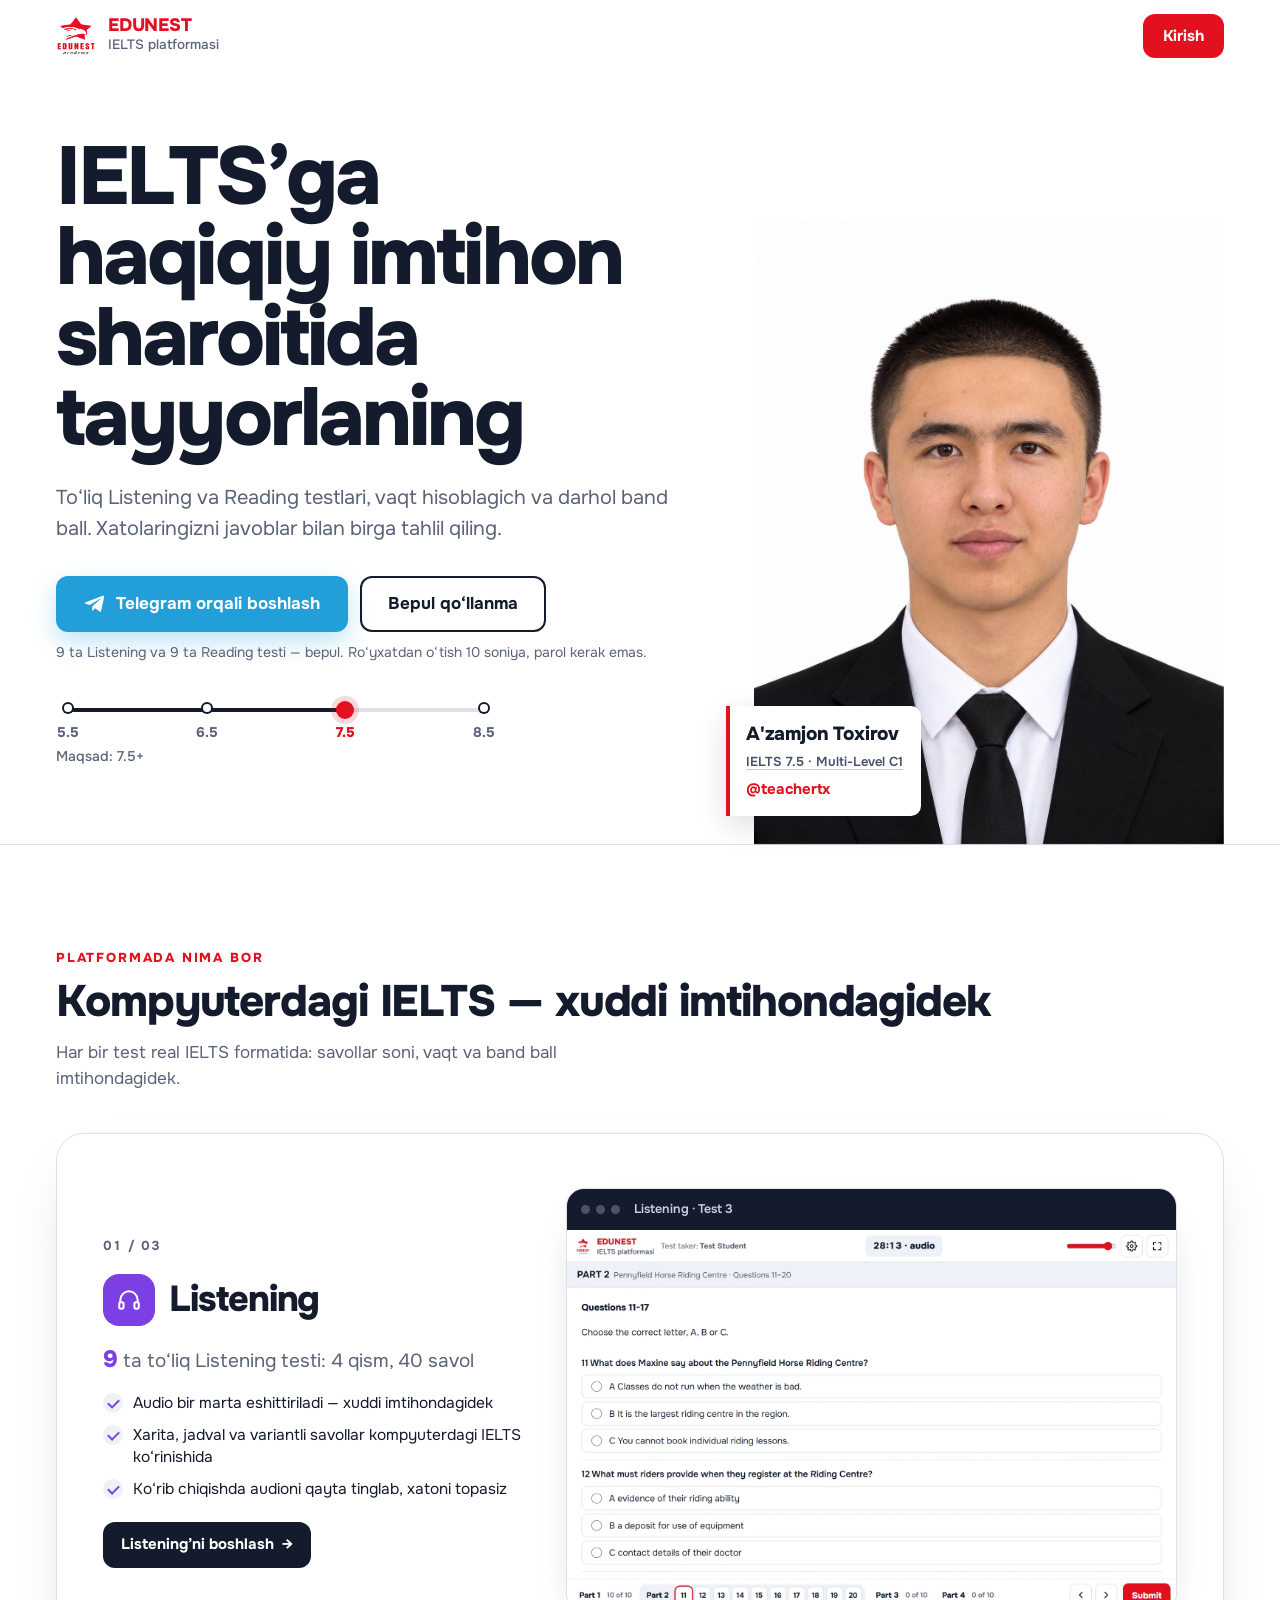
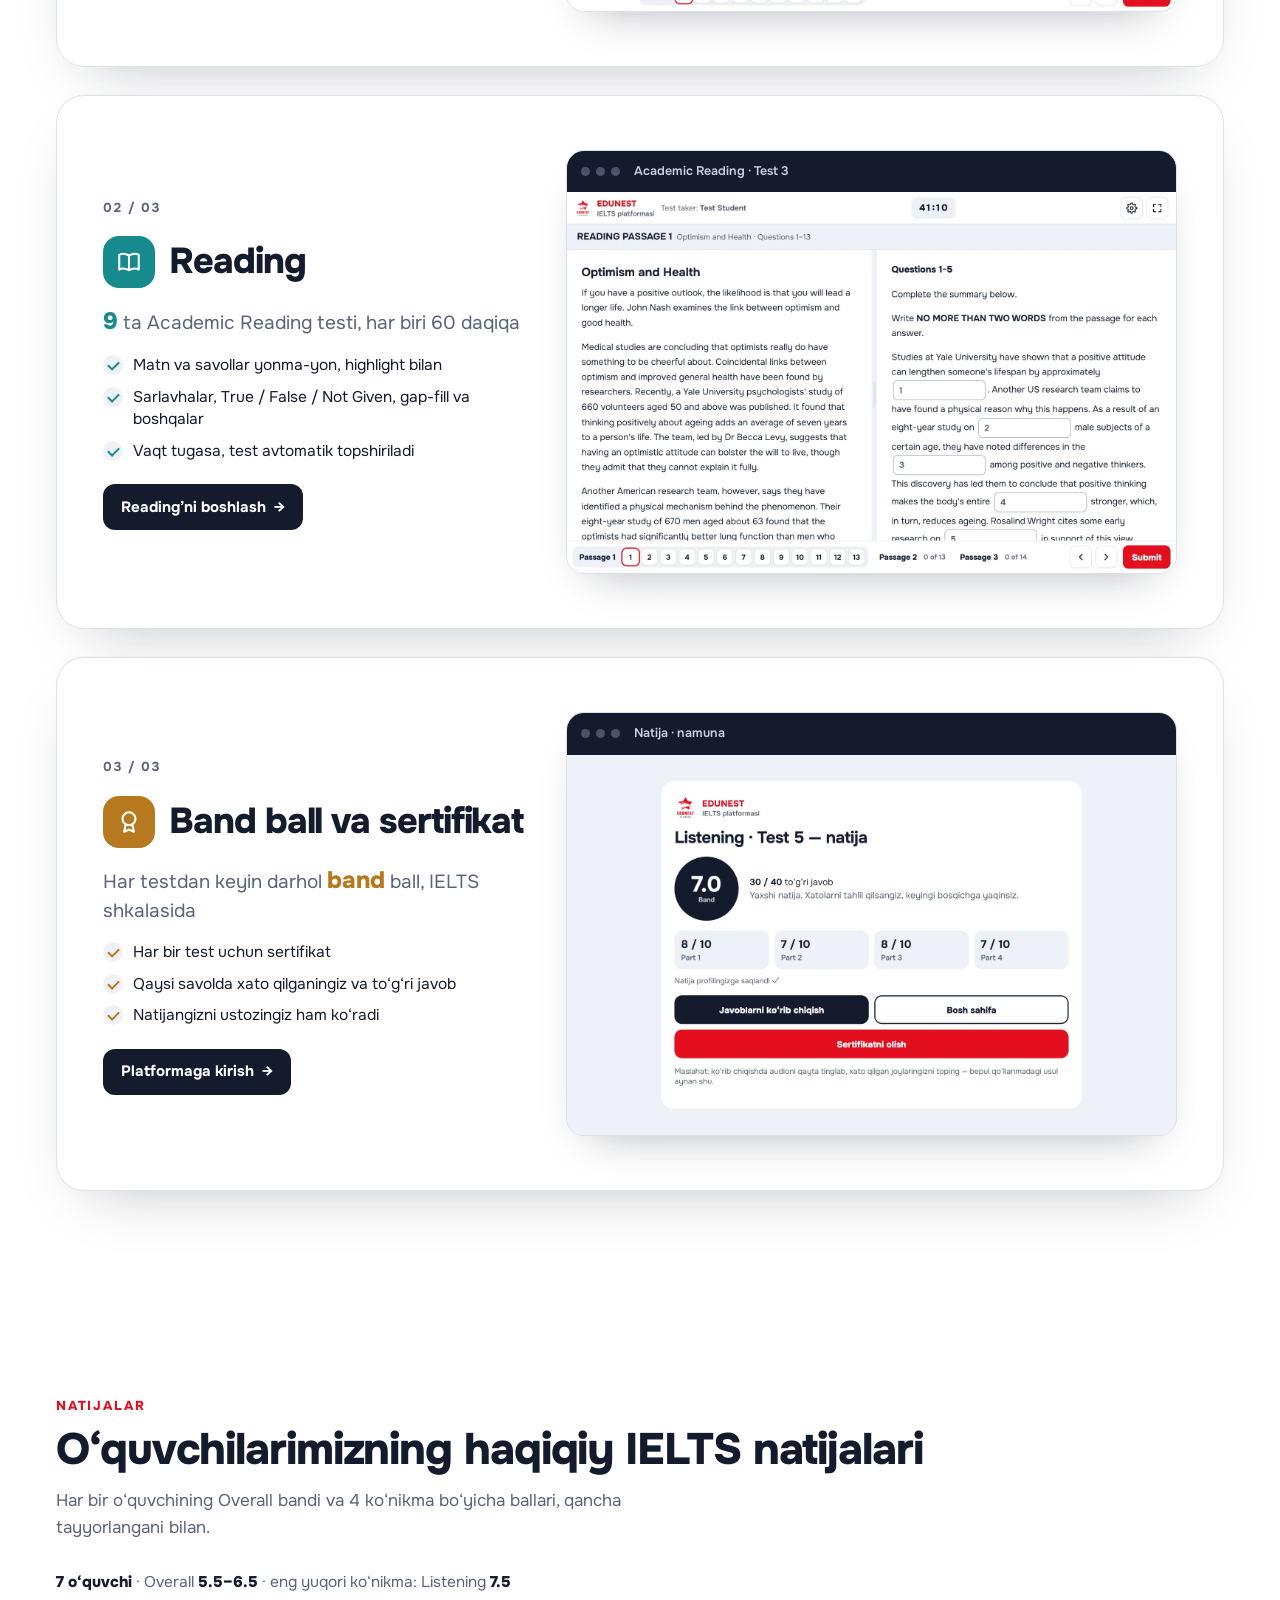
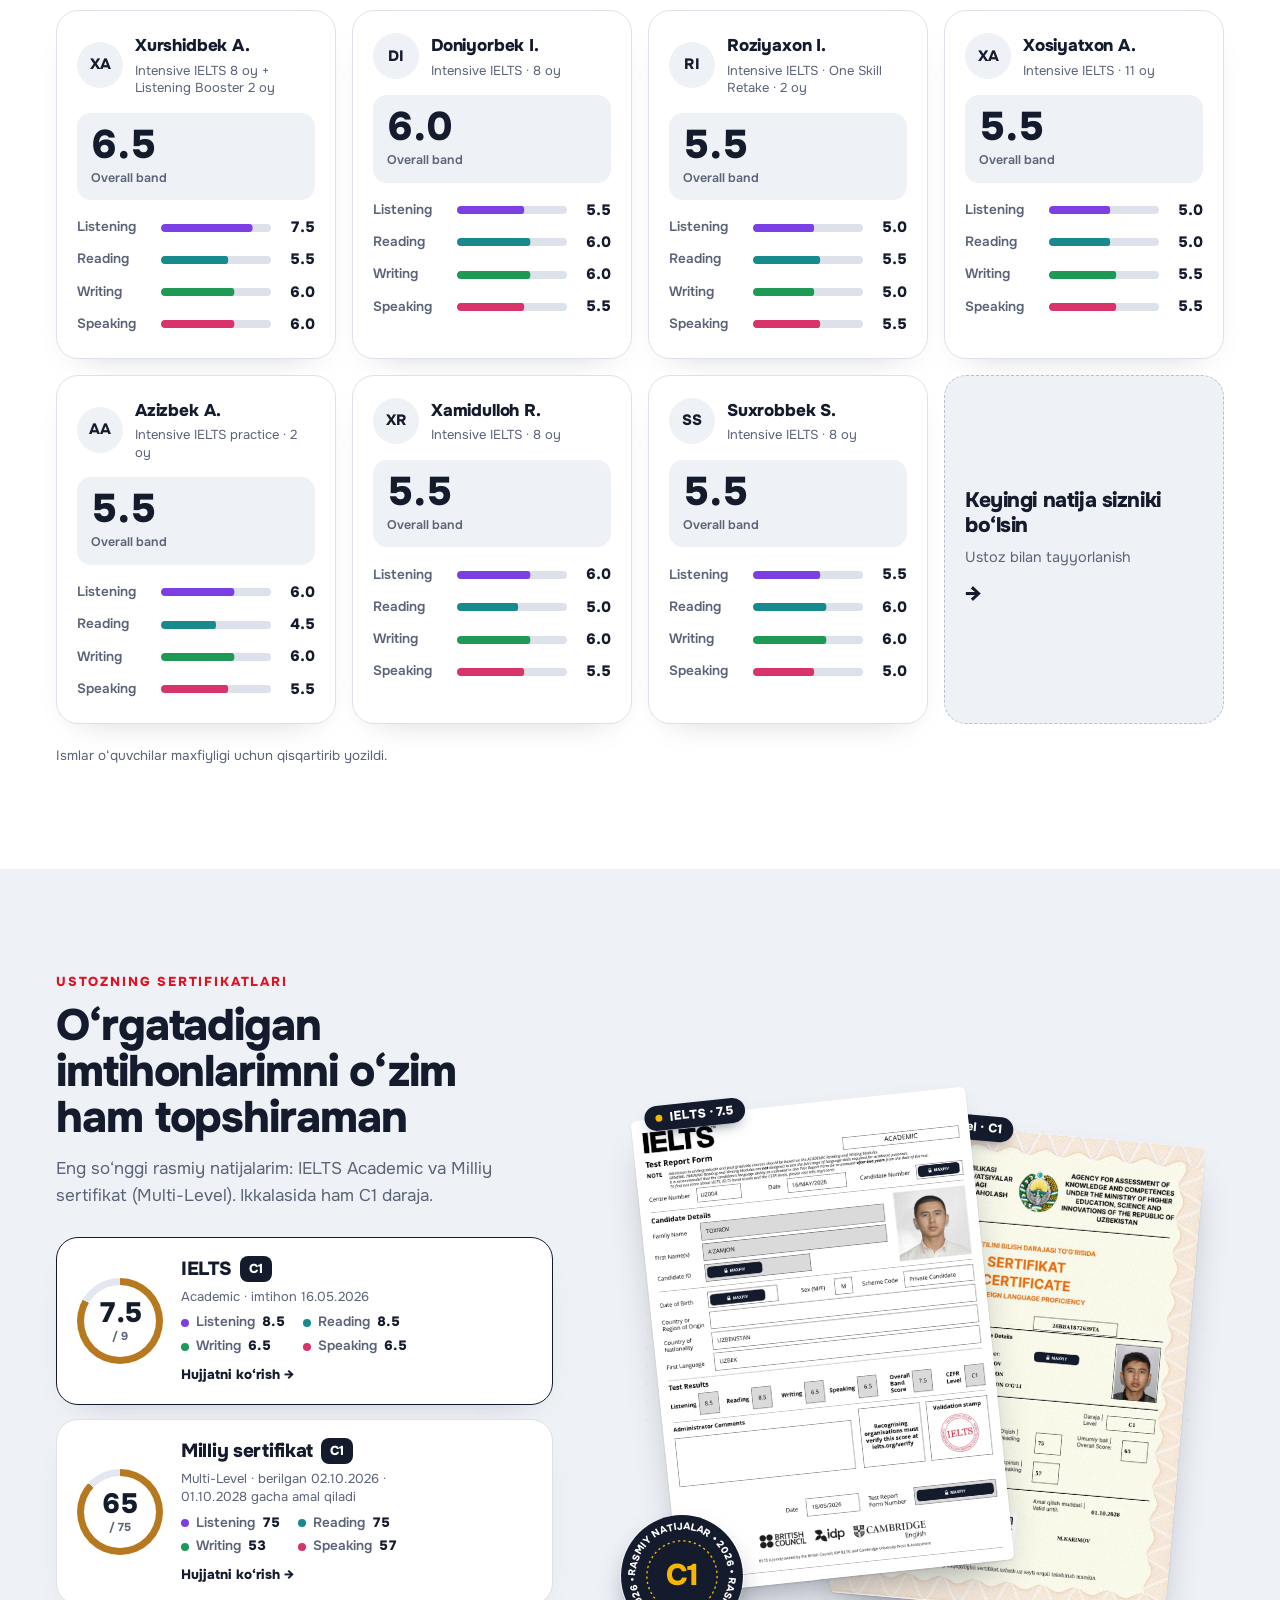
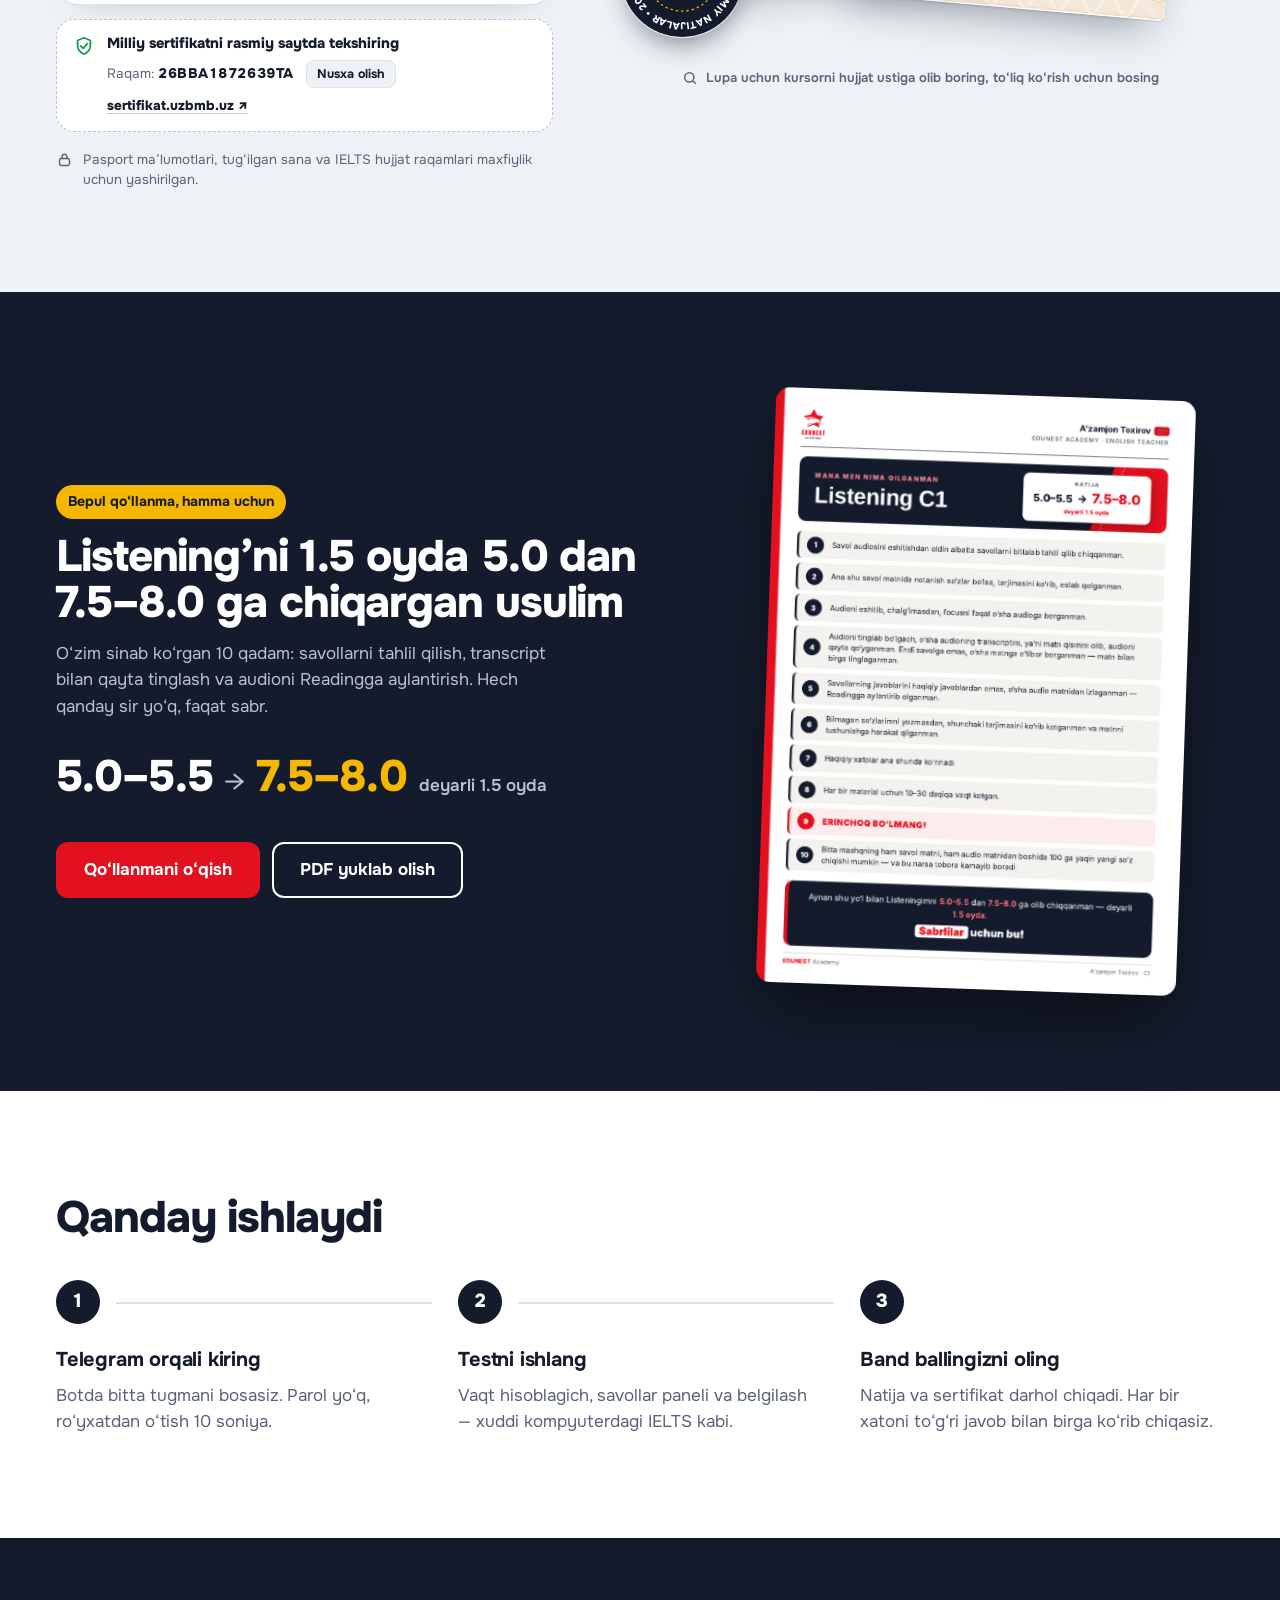
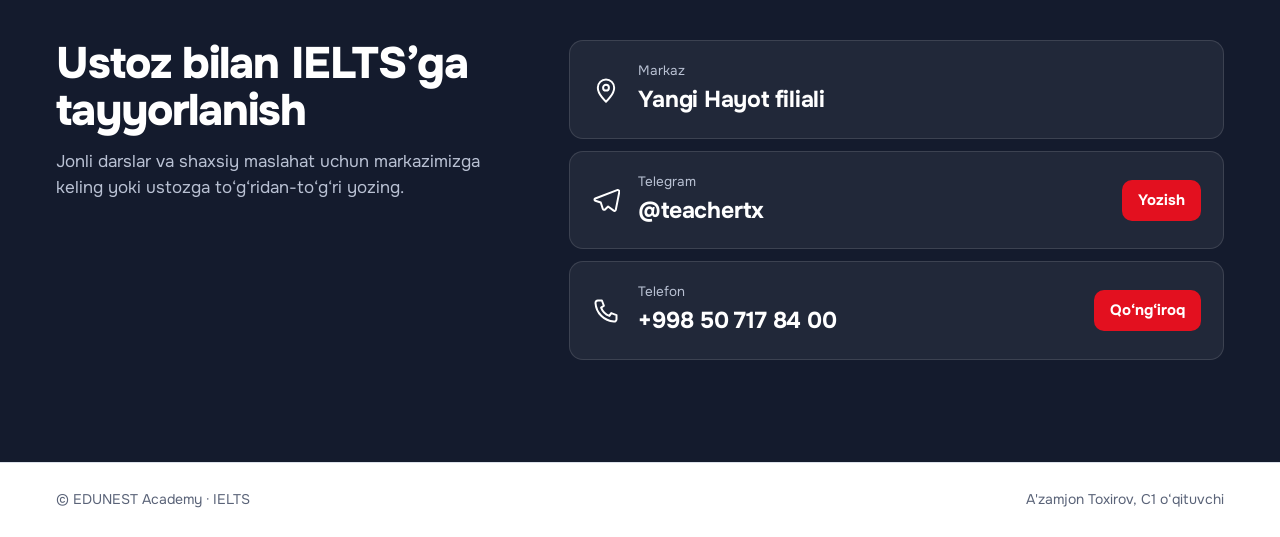
==== commit 2848cece: "Add files via upload" ====
--- a/index.html
+++ b/index.html
@@ -8,7 +8,7 @@
 <link rel="preconnect" href="https://fonts.googleapis.com">
 <link href="https://fonts.googleapis.com/css2?family=Oswald:wght@500;600;700&family=Inter:wght@400;500;600;700;800&family=Source+Serif+4:opsz,wght@8..60,400;8..60,600&display=swap" rel="stylesheet">
 <link rel="preconnect" href="https://fonts.googleapis.com"><link rel="preconnect" href="https://fonts.gstatic.com" crossorigin><link rel="preload" as="style" href="https://fonts.googleapis.com/css2?family=Onest:wght@400;500;600;700;800&display=swap"><link href="https://fonts.googleapis.com/css2?family=Onest:wght@400;500;600;700;800&display=swap" rel="stylesheet" media="print" onload="this.media='all'"><noscript><link href="https://fonts.googleapis.com/css2?family=Onest:wght@400;500;600;700;800&display=swap" rel="stylesheet"></noscript>
-<link rel="stylesheet" href="css/app.css?v=17e10ca751"><link rel="prefetch" href="test.html"><link rel="prefetch" href="css/test.css?v=cc11ec5acb"><link rel="prefetch" href="js/test.js?v=9d5c7e6ced">
+<link rel="stylesheet" href="css/app.css?v=17e10ca751"><link rel="prefetch" href="test.html"><link rel="prefetch" href="css/test.css?v=cc11ec5acb"><link rel="prefetch" href="js/test.js?v=ad358d046b">
 </head>
 <body class="ie">
 <!-- ================= LANDING ================= -->
@@ -27,7 +27,7 @@
         <a class="lp-btn ie-tgbtn" href="#/login"><svg class="tgi" viewBox="0 0 24 24" aria-hidden="true"><path d="M21.9 4.3 18.7 19.4c-.2 1-.9 1.3-1.7.8l-4.8-3.5-2.3 2.2c-.3.3-.5.5-1 .5l.3-4.9 8.9-8c.4-.3-.1-.5-.6-.2L6.4 13.2l-4.7-1.5c-1-.3-1-1 .2-1.5L20.5 3c.9-.3 1.6.2 1.4 1.3z"/></svg>Telegram orqali boshlash</a>
         <a class="lp-btn lp-btn-line" href="#/guide">Bepul qo‘llanma</a>
       </div>
-      <p class="ie-note">7 ta Listening va 4 ta Reading testi — bepul. Ro‘yxatdan o‘tish 10 soniya, parol kerak emas.</p>
+      <p class="ie-note">9 ta Listening va 9 ta Reading testi — bepul. Ro‘yxatdan o‘tish 10 soniya, parol kerak emas.</p>
       <figure class="lp-track ie-bands" aria-label="Band ball shkalasi: 5.5, 6.5, 7.5, 8.5. Maqsad 7.5">
         <div class="lp-rail"><i class="lp-fill"></i>
           <span style="--x:0%">5.5</span><span style="--x:33.33%">6.5</span><span class="goal" style="--x:66.66%">7.5</span><span style="--x:100%">8.5</span>
@@ -54,7 +54,7 @@
         <article class="stk-c sk-l" style="--i:0">
           <div class="stk-t"><span class="stk-n">01 / 03</span>
             <div class="stk-hd"><span class="sk-ic" aria-hidden="true"><svg viewBox="0 0 24 24"><path d="M4 14v-2a8 8 0 0 1 16 0v2"/><rect x="3" y="14" width="4" height="6" rx="1.5"/><rect x="17" y="14" width="4" height="6" rx="1.5"/></svg></span><h3>Listening</h3></div>
-            <p class="stk-big"><b>7</b> ta to‘liq Listening testi: 4 qism, 40 savol</p>
+            <p class="stk-big"><b>9</b> ta to‘liq Listening testi: 4 qism, 40 savol</p>
             <ul class="stk-ul"><li>Audio bir marta eshittiriladi — xuddi imtihondagidek</li><li>Xarita, jadval va variantli savollar kompyuterdagi IELTS ko‘rinishida</li><li>Ko‘rib chiqishda audioni qayta tinglab, xatoni topasiz</li></ul>
             <a class="stk-go" href="#/login">Listening’ni boshlash <span aria-hidden="true">→</span></a></div>
           <div class="stk-win"><div class="stk-bar" aria-hidden="true"><i></i><i></i><i></i><span>Listening · Test 3</span></div><img class="stk-img" src="shots/ie-listening.webp" width="1650" height="1032" loading="lazy" decoding="async" alt="Listening testi oynasi: taymer, savollar va qismlar paneli" onerror="this.parentNode.classList.add('nf')">
@@ -68,7 +68,7 @@
         <article class="stk-c sk-r" style="--i:1">
           <div class="stk-t"><span class="stk-n">02 / 03</span>
             <div class="stk-hd"><span class="sk-ic" aria-hidden="true"><svg viewBox="0 0 24 24"><path d="M3 5.5C5.5 4 8.5 4 12 6c3.5-2 6.5-2 9-.5V19c-2.5-1.5-5.5-1.5-9 .5-3.5-2-6.5-2-9-.5z"/><path d="M12 6v13.5"/></svg></span><h3>Reading</h3></div>
-            <p class="stk-big"><b>4</b> ta Academic Reading testi, har biri 60 daqiqa</p>
+            <p class="stk-big"><b>9</b> ta Academic Reading testi, har biri 60 daqiqa</p>
             <ul class="stk-ul"><li>Matn va savollar yonma-yon, highlight bilan</li><li>Sarlavhalar, True / False / Not Given, gap-fill va boshqalar</li><li>Vaqt tugasa, test avtomatik topshiriladi</li></ul>
             <a class="stk-go" href="#/login">Reading’ni boshlash <span aria-hidden="true">→</span></a></div>
           <div class="stk-win"><div class="stk-bar" aria-hidden="true"><i></i><i></i><i></i><span>Academic Reading · Test 3</span></div><img class="stk-img" src="shots/ie-reading.webp" width="1650" height="1032" loading="lazy" decoding="async" alt="Reading testi oynasi: chapda matn, o‘ngda savollar" onerror="this.parentNode.classList.add('nf')">
@@ -204,6 +204,6 @@
 </section>
 <div class="ie-toast" id="toast" role="status" aria-live="polite"></div>
 
-<script src="js/app.js?v=1832d35c62"></script>
+<script src="js/app.js?v=140934f948"></script>
 </body>
 </html>
